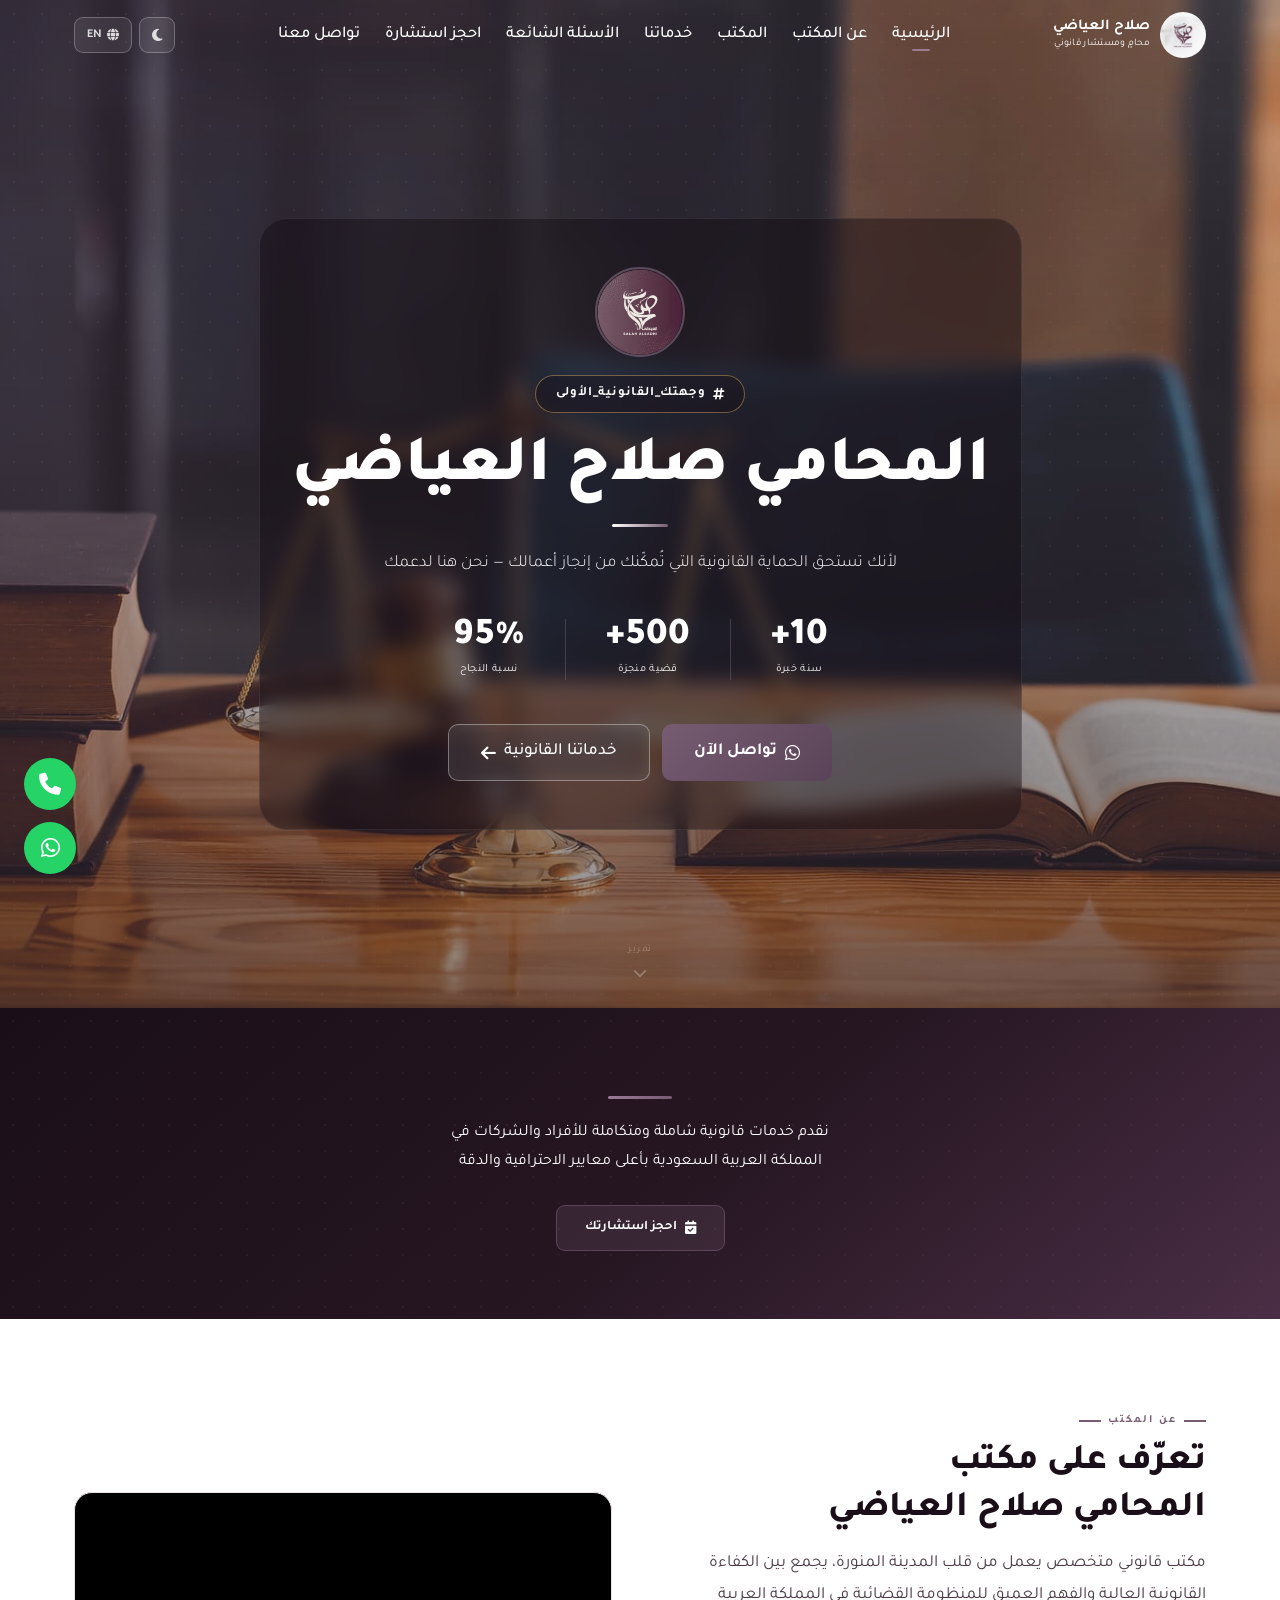
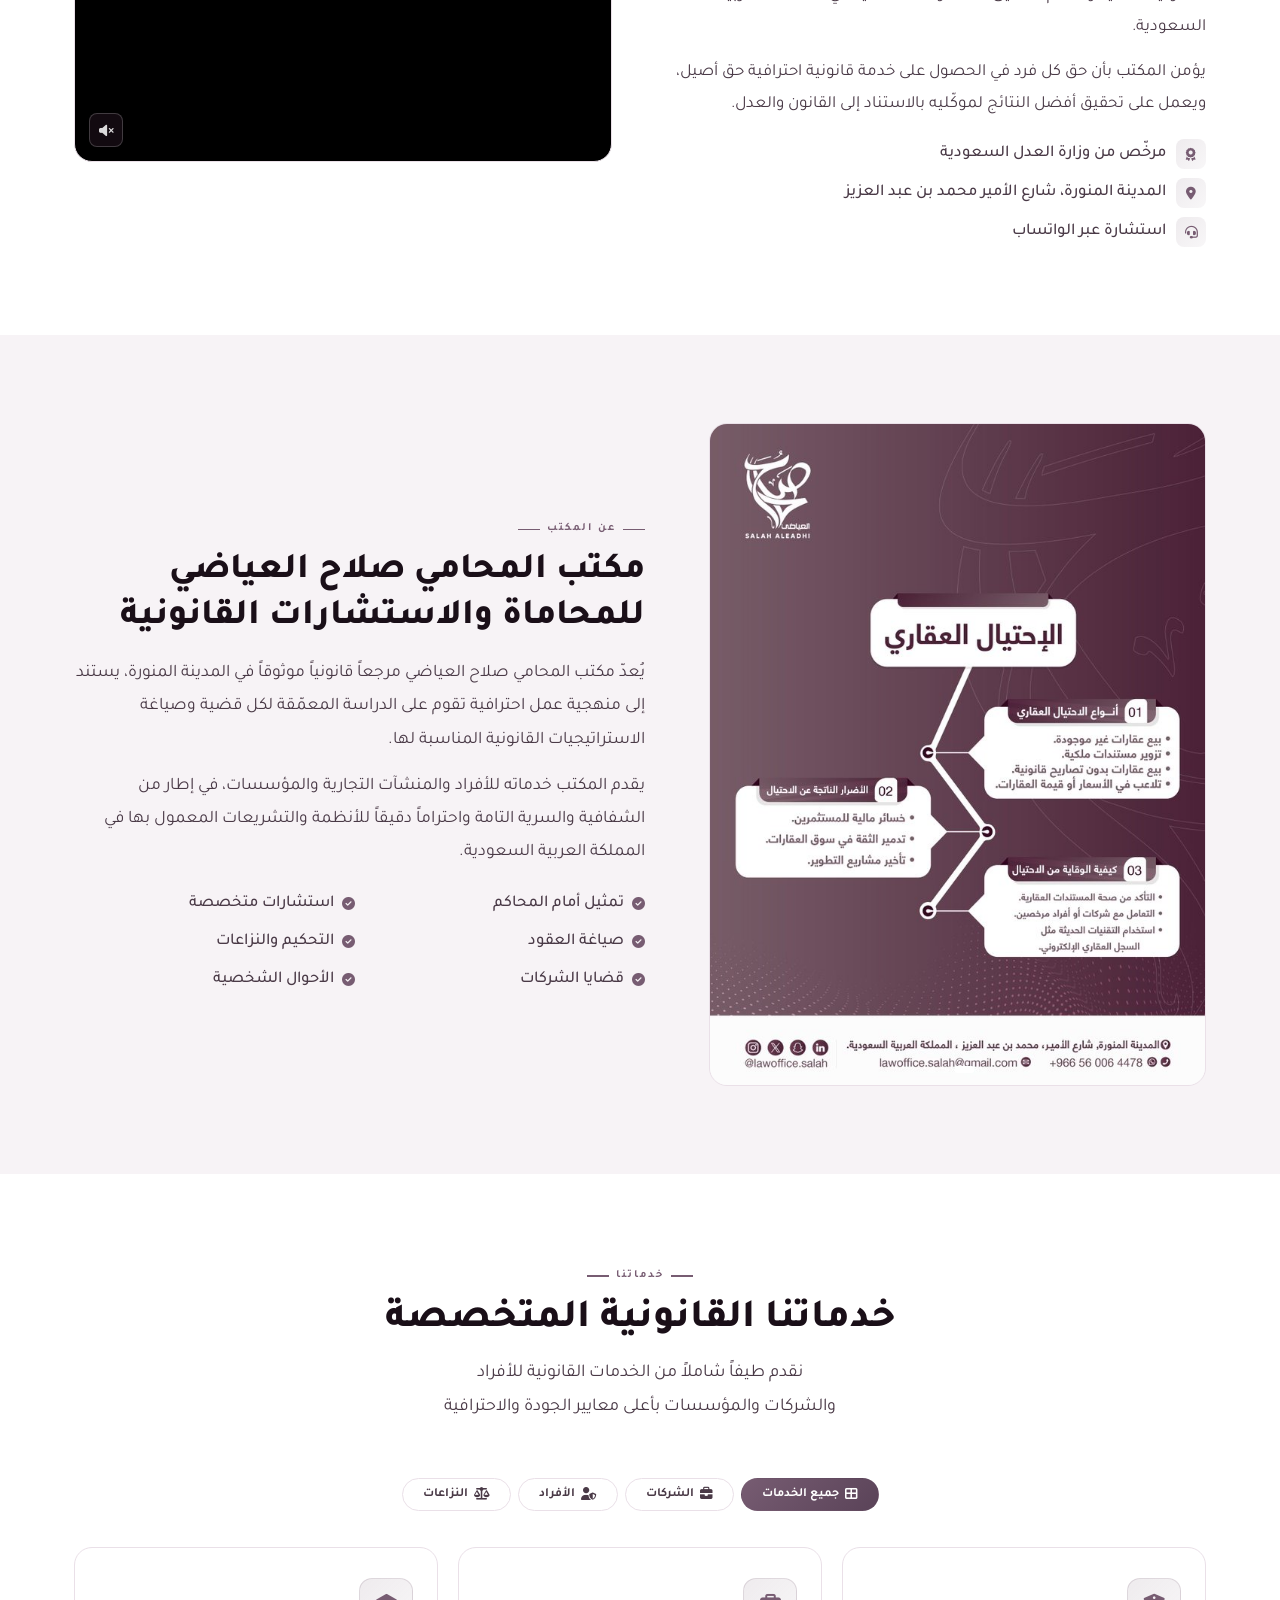
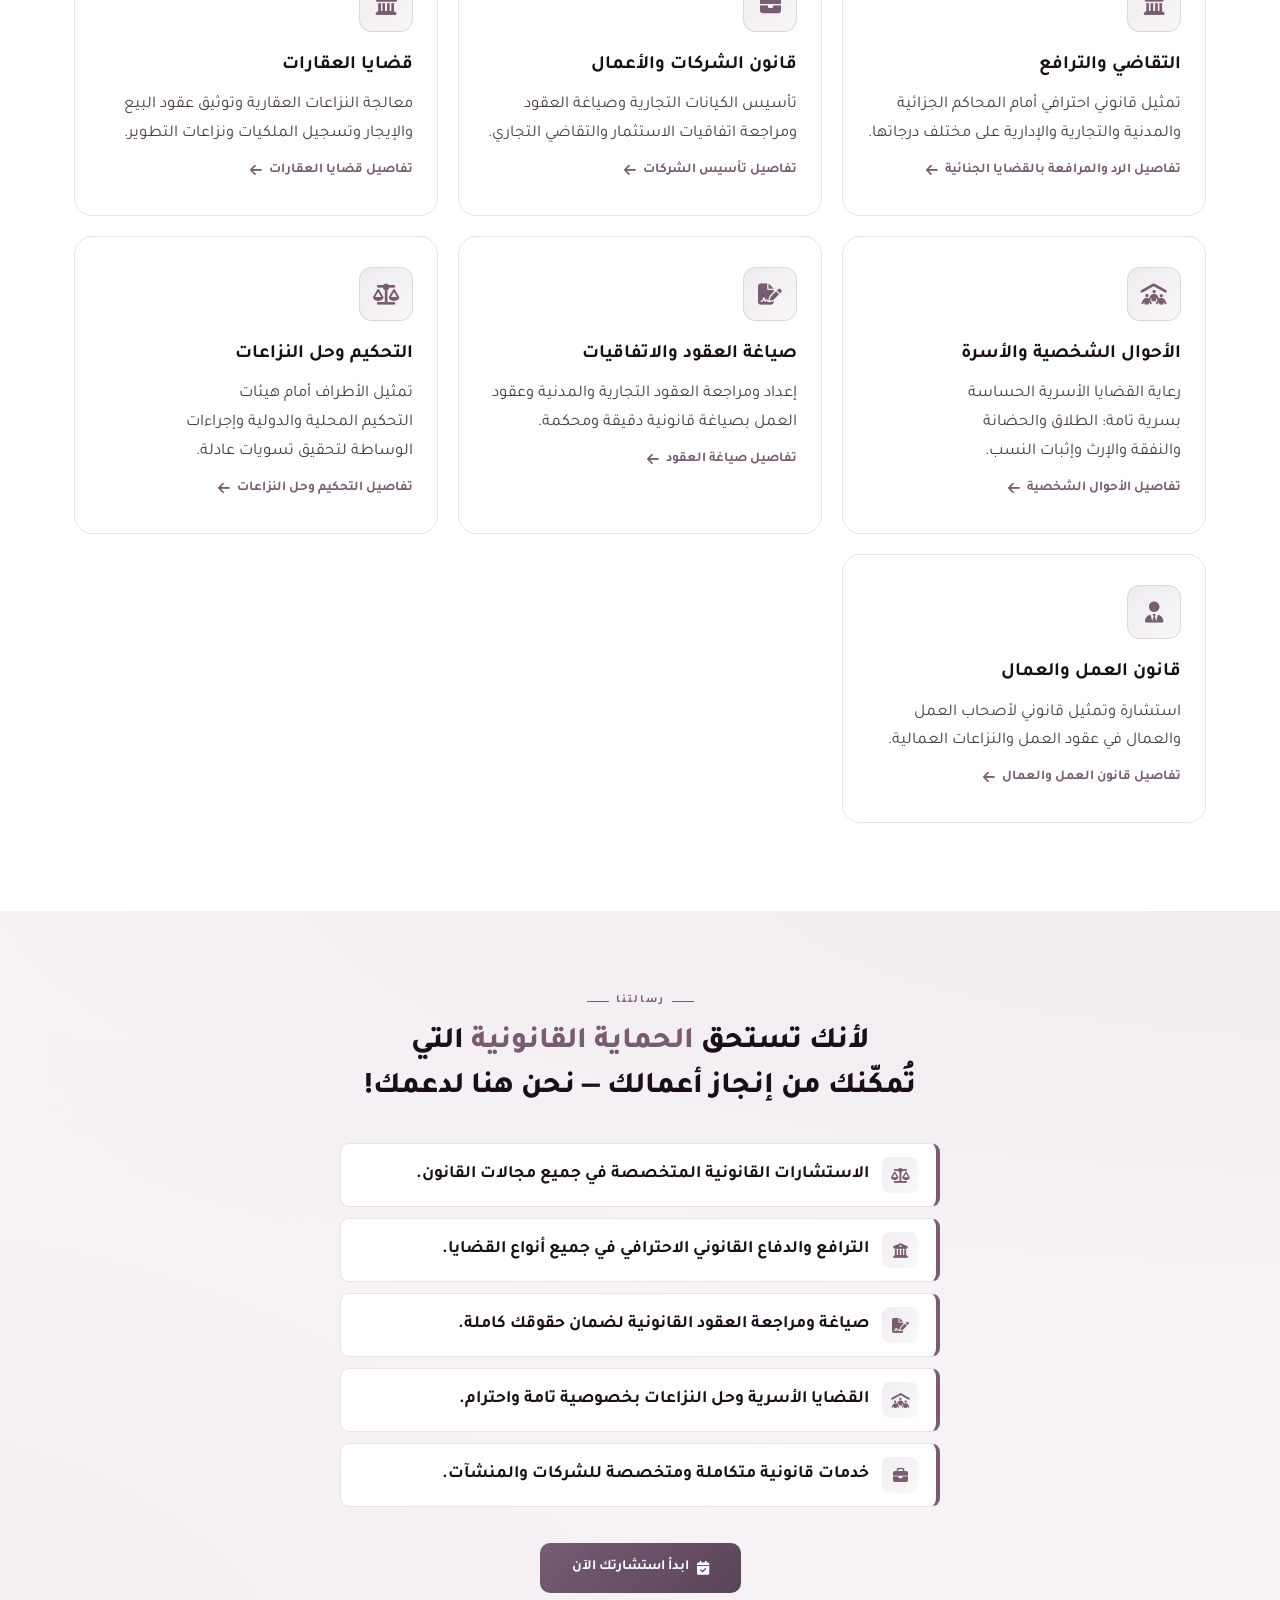
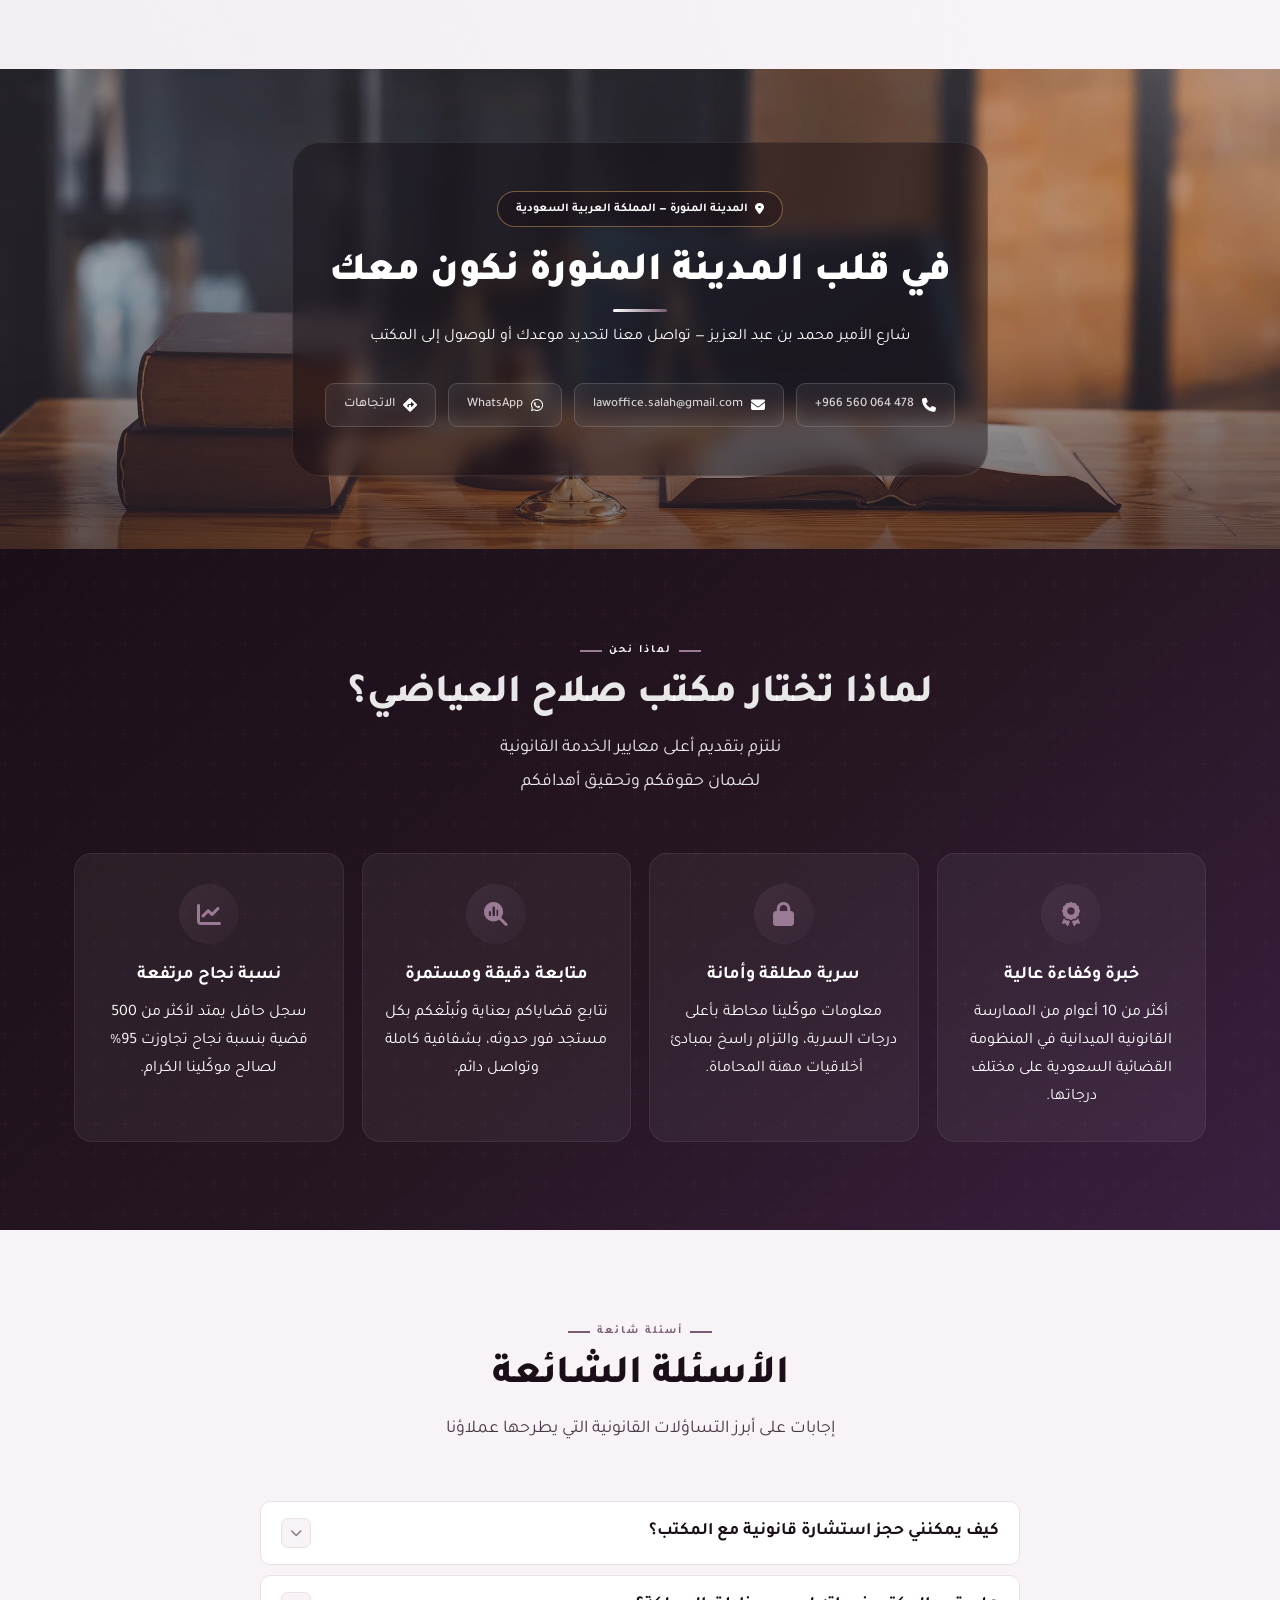
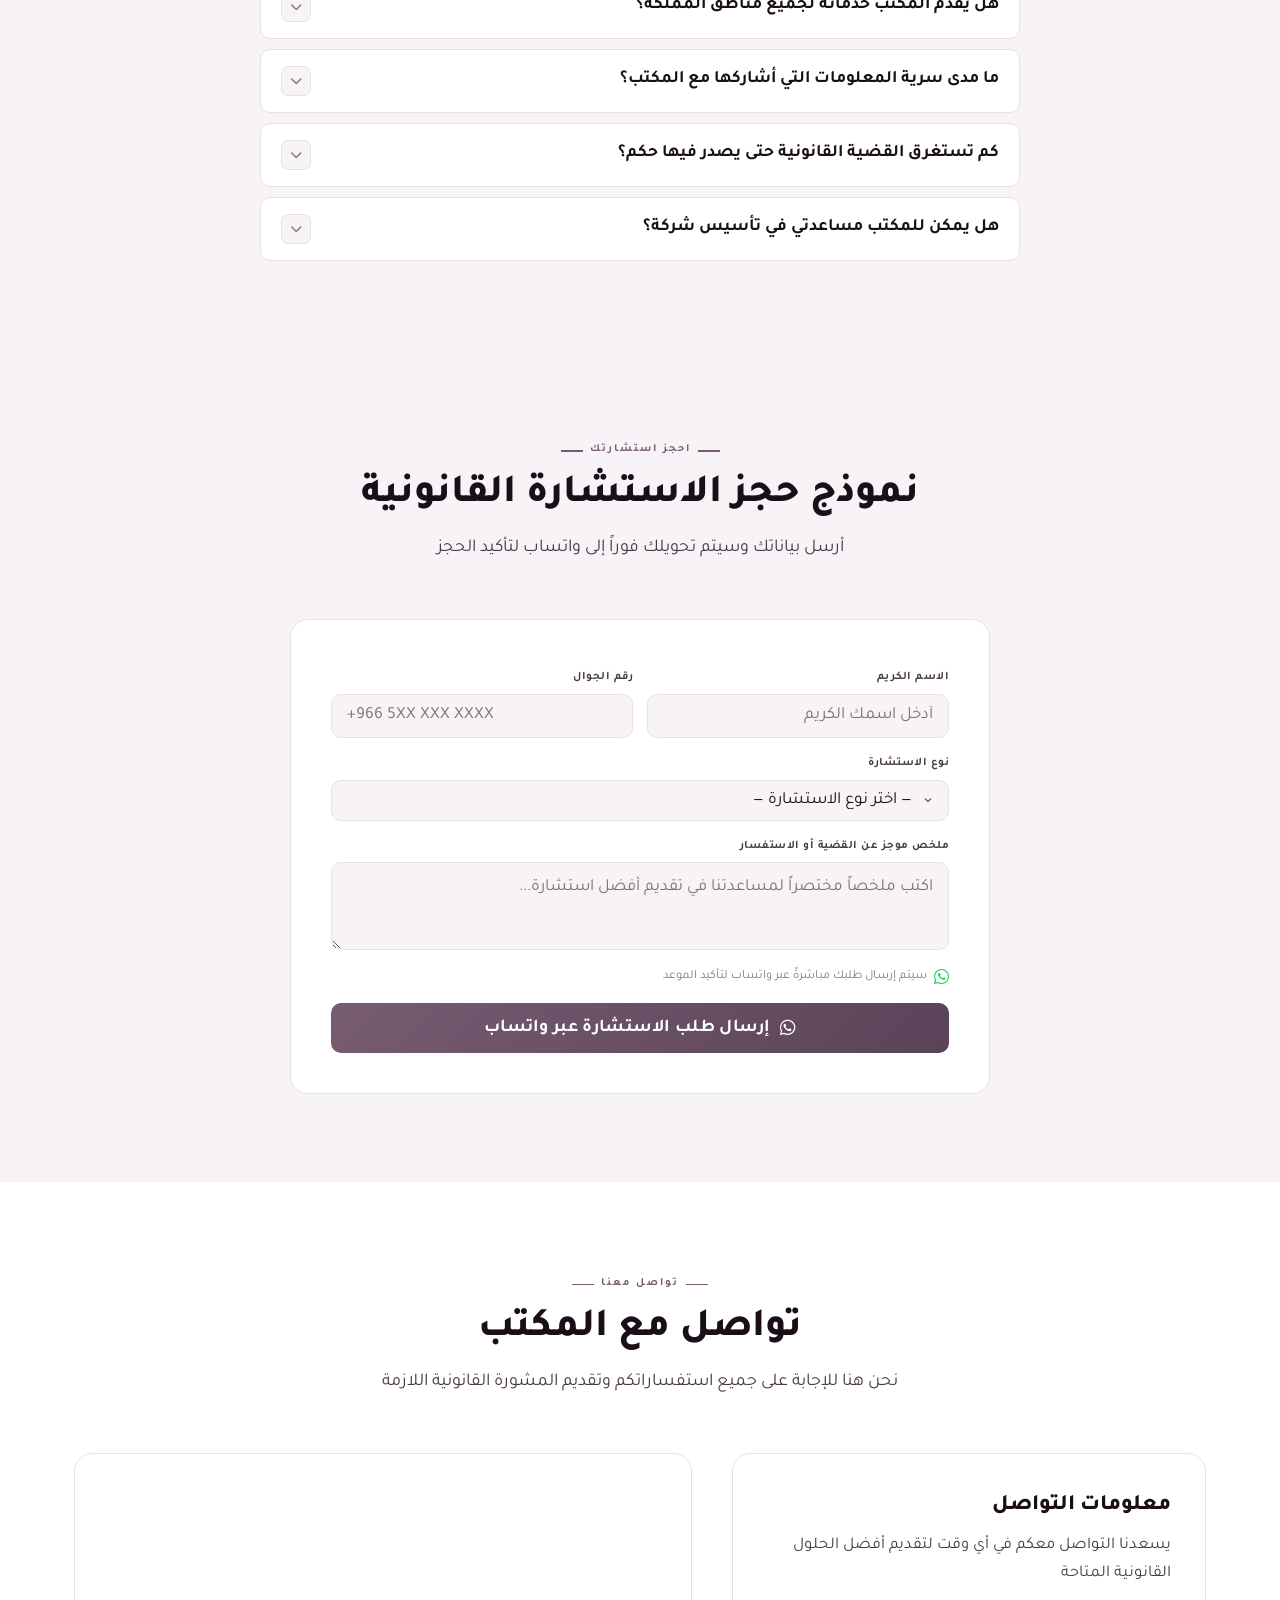
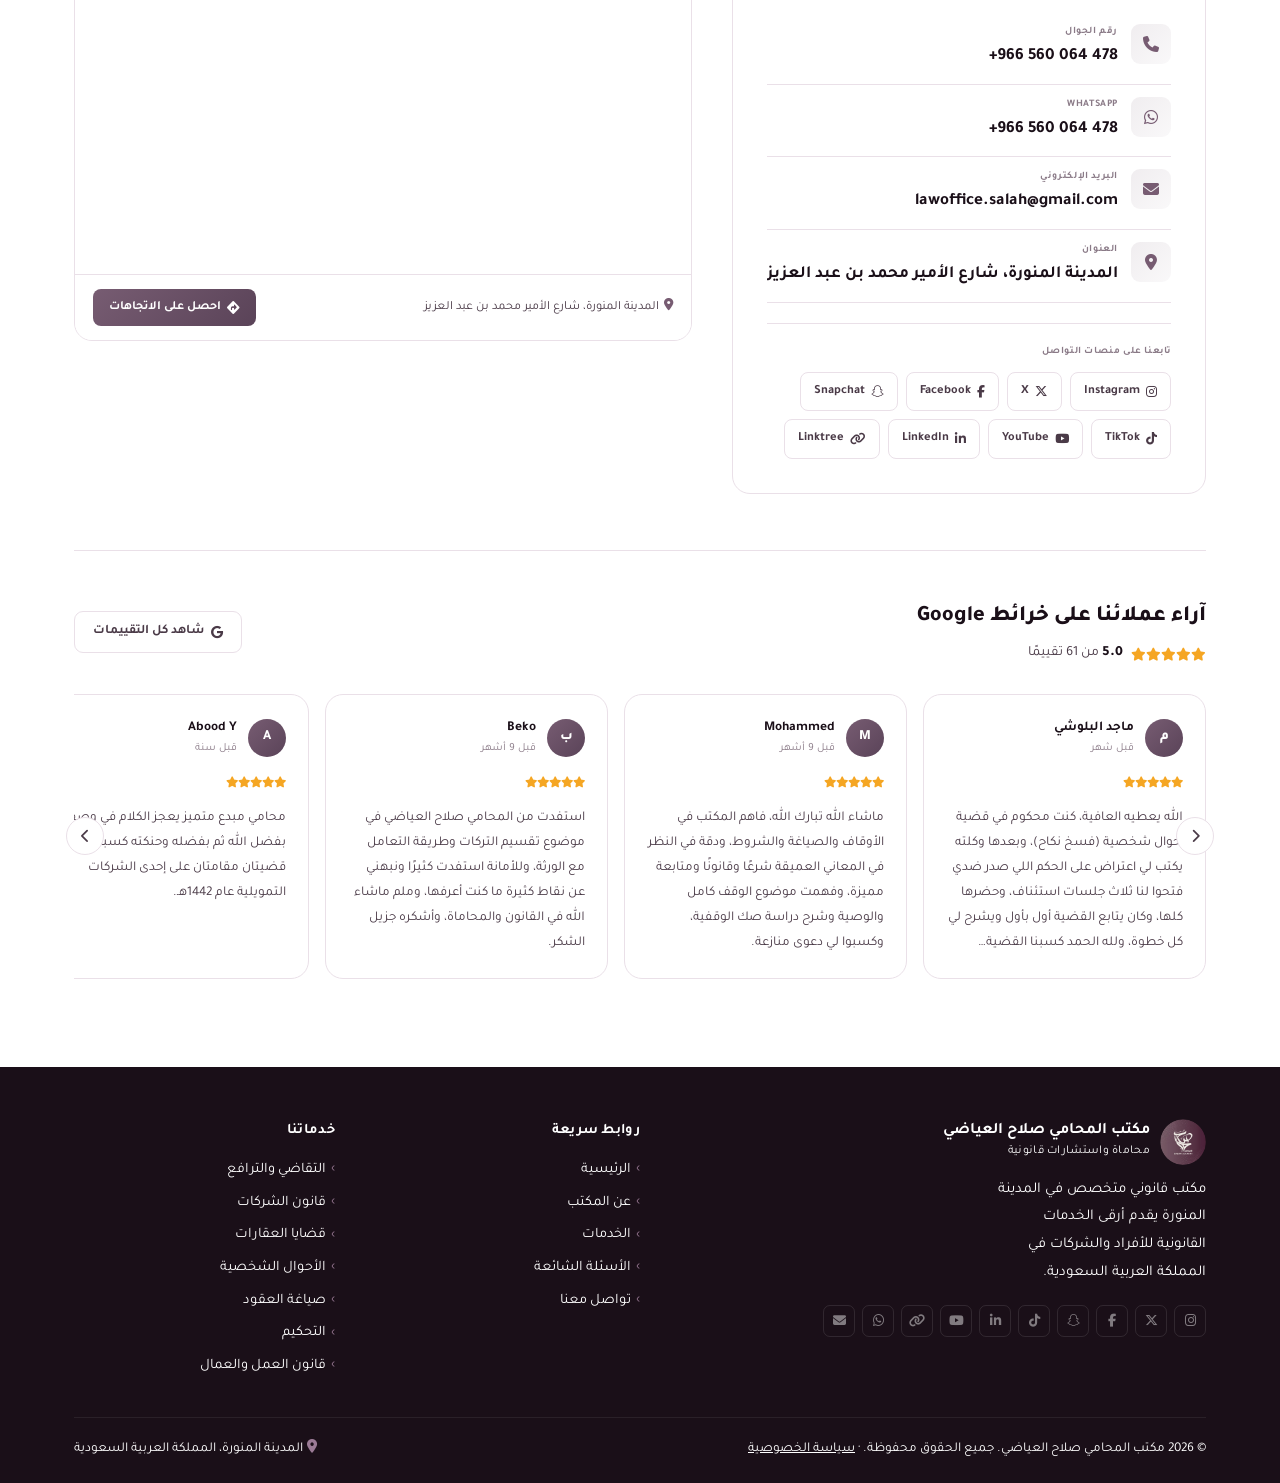
==== index.html @ cad11cde "Fix draggable floating buttons: make each icon independently draggable, prevent native link-drag fro" ====
<!DOCTYPE html>
<html lang="ar" dir="rtl">
<head>
<meta charset="UTF-8"/>
<meta name="viewport" content="width=device-width,initial-scale=1.0"/>

<!-- Google tag (gtag.js) -->
<script async src="https://www.googletagmanager.com/gtag/js?id=G-WZ18634DXK"></script>
<script>
  window.dataLayer = window.dataLayer || [];
  function gtag(){dataLayer.push(arguments);}
  gtag('js', new Date());
  gtag('config', 'G-WZ18634DXK');
</script>

<title>مكتب المحامي صلاح العياضي | Salah Aleadhi Law Office</title>
<meta name="description" content="وجهتك القانونية الأولى — مكتب المحامي صلاح العياضي للمحاماة والاستشارات القانونية في المدينة المنورة"/>
<link rel="canonical" href="https://salah-alayadi.com/"/>
<meta name="robots" content="index, follow"/>
<meta name="theme-color" content="#775C72"/>
<link rel="icon" href="logo-dark.png" type="image/png"/>

<meta property="og:type" content="website"/>
<meta property="og:site_name" content="مكتب المحامي صلاح العياضي"/>
<meta property="og:title" content="مكتب المحامي صلاح العياضي | Salah Aleadhi Law Office"/>
<meta property="og:description" content="وجهتك القانونية الأولى — مكتب المحامي صلاح العياضي للمحاماة والاستشارات القانونية في المدينة المنورة"/>
<meta property="og:url" content="https://salah-alayadi.com/"/>
<meta property="og:image" content="https://salah-alayadi.com/madina.jpg"/>
<meta property="og:locale" content="ar_SA"/>

<meta name="twitter:card" content="summary_large_image"/>
<meta name="twitter:title" content="مكتب المحامي صلاح العياضي | Salah Aleadhi Law Office"/>
<meta name="twitter:description" content="وجهتك القانونية الأولى — مكتب المحامي صلاح العياضي للمحاماة والاستشارات القانونية في المدينة المنورة"/>
<meta name="twitter:image" content="https://salah-alayadi.com/madina.jpg"/>

<script type="application/ld+json">
{
  "@context": "https://schema.org",
  "@type": "Attorney",
  "name": "مكتب المحامي صلاح العياضي",
  "alternateName": "Salah Aleadhi Law Office",
  "image": "https://salah-alayadi.com/logo-dark.png",
  "url": "https://salah-alayadi.com/",
  "telephone": "+966560064478",
  "email": "lawoffice.salah@gmail.com",
  "priceRange": "$$",
  "address": {
    "@type": "PostalAddress",
    "streetAddress": "شارع الأمير محمد بن عبد العزيز",
    "addressLocality": "المدينة المنورة",
    "addressCountry": "SA"
  },
  "geo": {
    "@type": "GeoCoordinates",
    "latitude": 24.4726582,
    "longitude": 39.6488369
  },
  "areaServed": "SA",
  "aggregateRating": {
    "@type": "AggregateRating",
    "ratingValue": "5.0",
    "reviewCount": "61",
    "bestRating": "5"
  },
  "sameAs": [
    "https://www.instagram.com/salahlawoffice",
    "https://x.com/salahlawoffice",
    "https://www.facebook.com/lawyersalahoffice/",
    "https://www.snapchat.com/@salahlawoffice",
    "https://www.tiktok.com/@salahlawoffice",
    "https://www.linkedin.com/in/salahlawoffice/",
    "https://www.youtube.com/@salahlawoffice",
    "https://linktr.ee/lawyerSalah"
  ]
}
</script>
<script type="application/ld+json">
{
  "@context": "https://schema.org",
  "@type": "FAQPage",
  "mainEntity": [
    {"@type":"Question","name":"كيف يمكنني حجز استشارة قانونية مع المكتب؟","acceptedAnswer":{"@type":"Answer","text":"يمكنك التواصل مع المكتب مباشرةً عبر الواتساب أو الهاتف أو البريد الإلكتروني لتحديد موعد الاستشارة."}},
    {"@type":"Question","name":"هل يقدم المكتب خدماته لجميع مناطق المملكة؟","acceptedAnswer":{"@type":"Answer","text":"نعم، يقدم المكتب خدماته في جميع مناطق المملكة، سواء بالتمثيل المباشر أمام المحاكم أو من خلال الاستشارات القانونية عن بُعد."}},
    {"@type":"Question","name":"ما مدى سرية المعلومات التي أشاركها مع المكتب؟","acceptedAnswer":{"@type":"Answer","text":"السرية ركيزةٌ أساسية في عمل المكتب؛ جميع المعلومات المشتركة تُحفظ بأعلى درجات الأمان والخصوصية وفق الالتزامات الأخلاقية والمهنية."}},
    {"@type":"Question","name":"كم تستغرق القضية القانونية حتى يصدر فيها حكم؟","acceptedAnswer":{"@type":"Answer","text":"تتفاوت مدة القضايا بحسب طبيعتها ودرجة تعقيدها. يعمل المكتب على إنجازها في أقصر مدة مع المحافظة على جودة التمثيل القانوني."}},
    {"@type":"Question","name":"هل يمكن للمكتب مساعدتي في تأسيس شركة؟","acceptedAnswer":{"@type":"Answer","text":"بالتأكيد؛ يتخصص المكتب في تأسيس الشركات بجميع أشكالها القانونية وإعداد العقود التأسيسية وتسجيل الكيانات التجارية لدى الجهات المختصة."}}
  ]
}
</script>

<link rel="preconnect" href="https://fonts.googleapis.com"/>
<link rel="preconnect" href="https://fonts.gstatic.com" crossorigin/>
<link href="https://fonts.googleapis.com/css2?family=Tajawal:wght@300;400;500;700;800;900&family=Inter:wght@300;400;500;600;700&display=swap" rel="stylesheet"/>
<link rel="stylesheet" href="https://cdnjs.cloudflare.com/ajax/libs/font-awesome/6.5.0/css/all.min.css"/>
<style>
/* ============================================================ VARIABLES */
:root{
  --p:#775C72; --pl:#9A7A95; --pd:#5A4358; --gold:#FFFFFF;
  --nv:#1A0F18; --nv2:#261622;
  --bg:#F7F3F6; --bg2:#FFFFFF; --card:#FFFFFF;
  --tx:#1A0F18; --tx2:#4A3A47; --tx3:#8A7A87;
  --br:#EAE0E8; --sh:rgba(26,15,24,.1); --shp:rgba(119,92,114,.25);
  --ease:all .3s cubic-bezier(.4,0,.2,1);
  --r:10px; --rl:18px;
}
[data-theme="dark"]{
  --nv:#090909; --nv2:#101010;
  --bg:#0C0C0C; --bg2:#131313; --card:#191919;
  --tx:#E4E4E4; --tx2:#949494; --tx3:#565656;
  --br:#252525; --sh:rgba(0,0,0,.65); --shp:rgba(119,92,114,.32);
}

/* ============================================================ RESET */
*,*::before,*::after{box-sizing:border-box;margin:0;padding:0}
html{scroll-behavior:smooth}
body{font-family:'Tajawal',sans-serif;background:var(--bg);color:var(--tx);line-height:1.7;overflow-x:hidden;transition:background .3s,color .3s}
html[lang="en"] body{font-family:'Inter',sans-serif}
a{text-decoration:none;color:inherit}
img,video{max-width:100%;display:block}
::-webkit-scrollbar{width:4px}
::-webkit-scrollbar-track{background:var(--bg)}
::-webkit-scrollbar-thumb{background:var(--p);border-radius:2px}

/* Lang */
html[lang="ar"] .en-text,.en-block{display:none!important}
html[lang="en"] .ar-text,.ar-block{display:none!important}
html[lang="ar"] .ar-text{display:inline}
html[lang="ar"] .ar-block{display:block}
html[lang="en"] .en-text{display:inline}
html[lang="en"] .en-block{display:block}

/* Logo switch */
.limg{height:46px;width:46px;object-fit:cover;border-radius:50%;flex-shrink:0}
.limg.dv{display:none}
[data-theme="dark"] .limg.lv{display:none}
[data-theme="dark"] .limg.dv{display:block}

.container{max-width:1180px;margin:0 auto;padding:0 24px}

/* ============================================================ HEADER */
header{position:fixed;inset:0 0 auto;z-index:1000;transition:var(--ease)}
header.sc{background:rgba(255,255,255,.96);backdrop-filter:blur(16px);-webkit-backdrop-filter:blur(16px);border-bottom:1px solid var(--br)}
[data-theme="dark"] header.sc{background:rgba(12,12,12,.97)}

nav{display:flex;align-items:center;justify-content:space-between;padding:12px 24px;max-width:1180px;margin:0 auto;gap:12px}

.logo{display:flex;align-items:center;gap:10px;flex-shrink:0}
.logo-nm{font-size:15px;font-weight:700;color:#fff;line-height:1.2;transition:var(--ease)}
.logo-tg{font-size:10px;color:#fff;transition:var(--ease);letter-spacing:.3px}
header.sc .logo-nm{color:var(--tx)}
header.sc .logo-tg{color:var(--pl)}

.nl{display:flex;gap:1px;list-style:none}
.nl a{padding:7px 12px;border-radius:8px;font-size:16.5px;font-weight:500;color:#fff;transition:var(--ease);position:relative}
header.sc .nl a{color:var(--tx2)}
.nl a:hover{color:var(--pl);background:rgba(119,92,114,.1)}
header.sc .nl a:hover{color:var(--p)}
.nl a.active{color:#fff!important}
header.sc .nl a.active{color:var(--p)!important}
.nl a.active::after{content:'';position:absolute;bottom:-1px;left:50%;transform:translateX(-50%);width:18px;height:2px;background:var(--pl);border-radius:1px}

.nc{display:flex;align-items:center;gap:7px}
.btn-icon{width:36px;height:36px;border-radius:9px;border:1.5px solid rgba(255,255,255,.25);background:rgba(255,255,255,.08);color:rgba(255,255,255,.82);font-size:14px;cursor:pointer;transition:var(--ease);display:flex;align-items:center;justify-content:center;font-family:inherit}
header.sc .btn-icon{border-color:var(--br);background:var(--card);color:var(--tx2)}
.btn-icon:hover{border-color:var(--pl);color:var(--pl)}
header.sc .btn-icon:hover{border-color:var(--p);color:var(--p)}

.btn-lang{width:auto;padding:0 12px;gap:5px;font-size:12px;font-weight:600}

.hbg{display:none;flex-direction:column;gap:5px;cursor:pointer;padding:7px;border:none;background:none}
.hbg span{width:22px;height:2px;border-radius:1px;background:rgba(255,255,255,.85);display:block;transition:var(--ease)}
header.sc .hbg span{background:var(--tx)}

.mmenu{display:none;position:fixed;inset:0;background:var(--bg2);z-index:999;flex-direction:column;align-items:center;justify-content:center;gap:24px}
.mmenu.open{display:flex}
.mmx{position:absolute;top:20px;font-size:22px;cursor:pointer;color:var(--tx3);background:none;border:none}
html[dir="rtl"] .mmx{right:22px}
html[dir="ltr"] .mmx{left:22px}
.mmenu a{font-size:20px;font-weight:600;color:var(--tx);transition:var(--ease)}
.mmenu a:hover{color:var(--p)}

/* ============================================================ HERO — Madina BG */
.hero{min-height:100vh;position:relative;display:flex;align-items:center;overflow:hidden}

.hero-bg{
  position:absolute;inset:0;
  background:url('hero-scales.jpg') center/cover no-repeat;
  filter:saturate(1.05);
  transform:scale(1.05);
  transition:transform 8s ease;
}
.hero.loaded .hero-bg{transform:scale(1)}

/* layered overlay: light base + brand color tint (kept light so the photo reads bright) */
.hero-ov{
  position:absolute;inset:0;
  background:
    linear-gradient(to bottom, rgba(26,15,24,.08) 0%, rgba(26,15,24,.22) 40%, rgba(26,15,24,.5) 100%),
    linear-gradient(135deg, rgba(58,28,58,.22) 0%, transparent 60%);
}

/* subtle dot grain */
.hero-grain{
  position:absolute;inset:0;
  background-image:radial-gradient(rgba(154,122,149,.1) 1px,transparent 1px);
  background-size:28px 28px;
  pointer-events:none;
}

.h-cnt{position:relative;z-index:2;max-width:840px;margin:0 auto;text-align:center;padding:130px 24px 90px}
.h-panel{background:rgba(15,8,15,.4);backdrop-filter:blur(10px);-webkit-backdrop-filter:blur(10px);border:1px solid rgba(255,255,255,.08);border-radius:28px;padding:48px 32px}

.h-logo-wrap{margin:0 auto 18px;width:90px;height:90px;border-radius:50%;overflow:hidden;border:2px solid rgba(154,122,149,.5);}
.h-logo-wrap img{width:100%;height:100%;object-fit:cover}

.h-tag{display:inline-flex;align-items:center;gap:7px;background:rgba(26,15,24,.4);border:1px solid rgba(223,178,104,.45);color:var(--gold);padding:7px 20px;border-radius:50px;font-size:13px;font-weight:700;margin-bottom:20px;letter-spacing:.8px;}

.hero h1{font-size:clamp(32px,5.4vw,65px);font-weight:900;color:#fff;line-height:1.15;margin-bottom:8px;}
.hero h1 .ac{color:var(--gold)}
.hdv{width:56px;height:3px;background:linear-gradient(90deg,var(--gold),var(--p));margin:16px auto 22px;border-radius:2px}
.h-sub{font-size:clamp(14px,1.9vw,17px);color:#fff;margin-bottom:40px;font-weight:300;line-height:1.8;text-wrap:balance}

.h-stats{display:flex;justify-content:center;gap:0;margin-bottom:44px;flex-wrap:wrap}
.ctr{padding:0 40px;text-align:center;border-inline-end:1px solid rgba(255,255,255,.15)}
.ctr:last-child{border-inline-end:none}
.ctr .n{font-size:38px;font-weight:900;color:var(--gold);line-height:1;margin-bottom:4px;}
.ctr .l{font-size:11px;color:#fff;letter-spacing:.3px;}

.h-btns{display:flex;justify-content:center;gap:12px;flex-wrap:wrap}
.bm{padding:13px 32px;background:linear-gradient(135deg,var(--p),var(--pd));color:#fff;border:none;border-radius:10px;font-size:17px;font-weight:700;cursor:pointer;transition:var(--ease);font-family:inherit;display:inline-flex;align-items:center;gap:8px;text-decoration:none}
.bm:hover{transform:translateY(-2px);}
.bo{padding:13px 32px;background:rgba(255,255,255,.1);color:#fff;border:1.5px solid rgba(255,255,255,.35);backdrop-filter:blur(8px);border-radius:10px;font-size:17px;font-weight:500;cursor:pointer;transition:var(--ease);font-family:inherit;display:inline-flex;align-items:center;gap:8px;text-decoration:none}
.bo:hover{background:rgba(255,255,255,.18);border-color:rgba(255,255,255,.65);transform:translateY(-2px)}

.scroll-hint{position:absolute;bottom:28px;left:50%;transform:translateX(-50%);display:flex;flex-direction:column;align-items:center;gap:5px;color:rgba(255,255,255,.28);font-size:10px;z-index:2;animation:bob 2.5s ease-in-out infinite;letter-spacing:.5px;text-transform:uppercase}
@keyframes bob{0%,100%{transform:translateX(-50%) translateY(0)}50%{transform:translateX(-50%) translateY(-7px)}}

/* ============================================================ SECTIONS */
section{padding:88px 0}
.sh{text-align:center;margin-bottom:54px}
.stg{display:inline-flex;align-items:center;gap:7px;color:var(--p);font-size:11px;font-weight:700;letter-spacing:2px;text-transform:uppercase;margin-bottom:10px}
.stg::before,.stg::after{content:'';width:22px;height:1.5px;background:var(--p)}
.sti{font-size:clamp(24px,3.6vw,40px);font-weight:800;color:var(--tx);line-height:1.25;margin-bottom:12px;text-wrap:balance}
.sde{font-size:18px;color:var(--tx2);max-width:520px;margin:0 auto;line-height:1.85;text-wrap:balance}

/* ============================================================ SPECIALISTS */
.spec{background:linear-gradient(140deg,var(--nv) 0%,var(--nv2) 55%,#4A2E45 100%);padding:68px 0;position:relative;overflow:hidden}
.spec::before{content:'';position:absolute;inset:0;background-image:radial-gradient(rgba(119,92,114,.12) 1px,transparent 1px);background-size:26px 26px}
.spec-in{position:relative;z-index:1;text-align:center}
.sl1,.sl2{font-size:clamp(19px,3.3vw,36px);font-weight:700;color:#fff;line-height:1.3}
.sl3{font-size:clamp(38px,7.2vw,86px);font-weight:900;color:var(--pl);line-height:1.1;margin-top:4px}
.sdiv{width:64px;height:3px;background:linear-gradient(90deg,var(--pl),var(--p));margin:20px auto;border-radius:2px}
.ssub{font-size:clamp(14px,1.7vw,16px);color:#fff;max-width:500px;margin:0 auto 28px;line-height:1.8;text-wrap:balance}
.s-cta{display:inline-flex;align-items:center;gap:8px;padding:11px 28px;background:rgba(154,122,149,.16);border:1.5px solid rgba(154,122,149,.38);color:#fff;border-radius:9px;font-size:13px;font-weight:600;transition:var(--ease);text-decoration:none}
.s-cta:hover{background:rgba(154,122,149,.3);transform:translateY(-2px)}

/* ============================================================ VIDEO */
#video-sec{background:var(--bg2)}
.v-wrap{display:grid;grid-template-columns:1fr 1fr;gap:56px;align-items:center}
.v-text .stg{margin-bottom:10px}
.v-text h2{font-size:clamp(21px,2.9vw,36px);font-weight:800;color:var(--tx);line-height:1.3;margin-bottom:14px;text-wrap:balance}
.v-text p{font-size:17px;color:var(--tx2);line-height:1.9;margin-bottom:12px}
.v-feats{display:flex;flex-direction:column;gap:9px;margin-top:18px}
.vf{display:flex;align-items:center;gap:10px;font-size:16.5px;color:var(--tx2);font-weight:500}
.vf i{width:30px;height:30px;background:linear-gradient(135deg,rgba(119,92,114,.12),rgba(119,92,114,.05));border-radius:8px;display:flex;align-items:center;justify-content:center;font-size:13px;color:var(--p);flex-shrink:0}

/* Video Player */
.vbox{position:relative;border-radius:var(--rl);overflow:hidden;border:1px solid var(--br);background:#000}
.vbox video{width:100%;display:block;max-height:380px;object-fit:cover}
.sound-btn{
  position:absolute;bottom:14px;
  background:rgba(26,15,24,.7);backdrop-filter:blur(8px);
  border:1px solid rgba(255,255,255,.2);color:rgba(255,255,255,.85);
  width:34px;height:34px;border-radius:8px;
  display:flex;align-items:center;justify-content:center;
  font-size:13px;cursor:pointer;transition:var(--ease);z-index:3;
}
html[dir="rtl"] .sound-btn{left:14px}
html[dir="ltr"] .sound-btn{right:14px}
.sound-btn:hover{background:rgba(119,92,114,.7);border-color:var(--pl)}

/* ============================================================ ABOUT */
#about{background:var(--bg)}
.ab-grid{display:grid;grid-template-columns:1fr 1.15fr;gap:64px;align-items:center}

/* Slideshow */
.ab-slider{position:relative;border-radius:var(--rl);overflow:hidden;aspect-ratio:3/4;border:1px solid var(--br)}
.ab-slides{width:100%;height:100%;position:relative}
.ab-slide{position:absolute;inset:0;opacity:0;transition:opacity .8s ease;pointer-events:none}
.ab-slide.active{opacity:1;pointer-events:auto}
.ab-slide img{width:100%;height:100%;object-fit:cover;display:block}
.ab-dots{position:absolute;bottom:12px;left:50%;transform:translateX(-50%);display:flex;gap:6px;z-index:4}
.ab-dot{width:7px;height:7px;border-radius:50%;background:rgba(255,255,255,.4);border:none;cursor:pointer;transition:var(--ease);padding:0}
.ab-dot.on{background:#fff;width:20px;border-radius:4px}
.ab-cnt h2{font-size:clamp(21px,2.9vw,36px);font-weight:800;color:var(--tx);line-height:1.28;margin-bottom:16px;text-wrap:balance}
.ab-cnt p{font-size:17.5px;color:var(--tx2);line-height:1.9;margin-bottom:13px}
.feats{display:grid;grid-template-columns:1fr 1fr;gap:10px;margin-top:20px}
.feat{display:flex;align-items:center;gap:8px;font-size:16.5px;color:var(--tx2);font-weight:500}
.feat i{color:var(--p);font-size:13px;flex-shrink:0}

/* ============================================================ SERVICES */
#services{background:var(--bg2)}
.svc-tabs{display:flex;justify-content:center;gap:7px;margin-bottom:36px;flex-wrap:wrap}
.stab{padding:8px 20px;border-radius:50px;border:1.5px solid var(--br);background:transparent;font-size:12.5px;font-weight:600;color:var(--tx2);cursor:pointer;transition:var(--ease);font-family:inherit;display:flex;align-items:center;gap:6px}
.stab:hover{border-color:var(--p);color:var(--p)}
.stab.on{background:linear-gradient(135deg,var(--p),var(--pd));border-color:transparent;color:#fff;}

.svc-grid{display:grid;grid-template-columns:repeat(3,1fr);gap:20px}
.svc-card{background:var(--card);border:1px solid var(--br);border-radius:var(--rl);padding:30px 24px;transition:var(--ease);position:relative;overflow:hidden;cursor:pointer}
.svc-card::before{content:'';position:absolute;top:0;left:0;right:0;height:3px;background:linear-gradient(90deg,var(--pl),var(--p));opacity:0;transition:var(--ease)}
.svc-card:hover{transform:translateY(-5px);border-color:rgba(119,92,114,.28)}
.svc-card:hover::before,.svc-card.active::before{opacity:1}
.svc-card.active{border-color:rgba(119,92,114,.32);}

.svc-ico{width:54px;height:54px;border-radius:13px;display:flex;align-items:center;justify-content:center;margin-bottom:18px;font-size:21px;transition:var(--ease);background:linear-gradient(135deg,rgba(119,92,114,.12),rgba(119,92,114,.05));border:1px solid rgba(119,92,114,.18);color:var(--p)}
.svc-card:hover .svc-ico{background:linear-gradient(135deg,var(--p),var(--pd));color:#fff;border-color:transparent;}
.svc-card h3{font-size:19px;font-weight:700;color:var(--tx);margin-bottom:9px;text-wrap:balance}
.svc-short{font-size:16.5px;color:var(--tx2);line-height:1.75;text-wrap:balance}
.svc-link{display:inline-flex;align-items:center;gap:7px;margin-top:10px;font-size:13.5px;font-weight:700;color:var(--p);position:relative;z-index:2}
.svc-link:hover{color:var(--pd);text-decoration:underline}
.svc-detail{font-size:16px;color:var(--tx3);line-height:1.75;max-height:0;opacity:0;overflow:hidden;border-top:1px solid transparent;margin-top:0;padding-top:0;transition:max-height .45s cubic-bezier(.4,0,.2,1),opacity .35s ease,margin-top .3s ease,padding-top .3s ease,border-color .3s ease}
.svc-card.active .svc-detail,.svc-card:hover .svc-detail{max-height:330px;opacity:1;margin-top:10px;padding-top:10px;border-top-color:var(--br)}
.svc-card.hidden{display:none}

/* ============================================================ DESERVE */
.deserve{background:var(--bg);padding:76px 0;position:relative;overflow:hidden}
.deserve::before{content:'';position:absolute;inset:0;background:radial-gradient(ellipse 140% 70% at 108% -8%,rgba(119,92,114,.06),transparent),radial-gradient(ellipse 100% 100% at -18% 108%,rgba(119,92,114,.04),transparent);pointer-events:none}
.dv-in{position:relative;z-index:1;max-width:780px;margin:0 auto;text-align:center;padding:0 24px}
.dv-q{font-size:clamp(18px,2.9vw,30px);font-weight:800;color:var(--tx);line-height:1.5;margin-bottom:32px;text-wrap:balance}
.dv-q .hl{color:var(--p)}
.dv-list{display:flex;flex-direction:column;gap:11px;text-align:right;max-width:600px;margin:0 auto 36px}
html[dir="ltr"] .dv-list{text-align:left}
.dv-item{display:flex;align-items:center;gap:13px;background:var(--bg2);border:1px solid var(--br);border-inline-start:4px solid var(--p);border-radius:9px;padding:13px 18px;font-size:17.5px;font-weight:600;color:var(--tx);transition:var(--ease)}
.dv-item:hover{border-inline-start-color:var(--pl);transform:translateX(-3px);}
html[dir="ltr"] .dv-item:hover{transform:translateX(3px)}
.dv-item .di{width:36px;height:36px;background:linear-gradient(135deg,rgba(119,92,114,.11),rgba(119,92,114,.04));border-radius:8px;display:flex;align-items:center;justify-content:center;font-size:15px;color:var(--p);flex-shrink:0;transition:var(--ease)}
.dv-item:hover .di{background:linear-gradient(135deg,var(--p),var(--pd));color:#fff}

/* ============================================================ MADINAH */
.mad{position:relative;overflow:hidden;padding:0;min-height:480px;display:flex;align-items:center}
.mad-bg{position:absolute;inset:0;background:url('hero-scales.jpg') center/cover no-repeat;filter:brightness(.9) saturate(1.05);transition:transform 7s ease}
.mad:hover .mad-bg{transform:scale(1.03)}
.mad-ov{position:absolute;inset:0;background:linear-gradient(to bottom,rgba(26,15,24,.05) 0%,rgba(26,15,24,.2) 55%,rgba(26,15,24,.55) 100%)}
.mad-cnt{position:relative;z-index:1;max-width:880px;margin:0 auto;text-align:center;padding:68px 24px}
.mad-badge{display:inline-flex;align-items:center;gap:7px;background:rgba(26,15,24,.4);border:1px solid rgba(223,178,104,.45);color:var(--gold);padding:7px 18px;border-radius:50px;font-size:12px;font-weight:600;margin-bottom:22px;}
.mad-title{font-size:clamp(14px,4vw,40px);font-weight:900;color:#fff;line-height:1.2;margin-bottom:12px;white-space:nowrap}
.mad-title span{color:var(--gold)}
.mad-sdv{width:54px;height:3px;background:linear-gradient(90deg,var(--gold),var(--p));margin:12px auto;border-radius:2px}
.mad-sub{font-size:clamp(13px,1.7vw,16px);color:#fff;margin-bottom:32px;text-wrap:balance}
.mad-row{display:flex;justify-content:center;gap:12px;flex-wrap:wrap}
.mad-ci{display:flex;align-items:center;gap:8px;background:rgba(255,255,255,.08);border:1px solid rgba(255,255,255,.15);backdrop-filter:blur(8px);border-radius:9px;padding:10px 18px;font-size:13px;font-weight:500;color:rgba(255,255,255,.82);transition:var(--ease);text-decoration:none}
.mad-ci i{color:var(--gold);font-size:14px}
.mad-ci:hover{background:rgba(119,92,114,.28);border-color:var(--pl);color:#fff;transform:translateY(-2px)}

/* ============================================================ WHY US */
#why{background:linear-gradient(140deg,var(--nv) 0%,var(--nv2) 55%,#3A2040 100%);position:relative;overflow:hidden}
#why::before{content:'';position:absolute;inset:0;background:url("data:image/svg+xml,%3Csvg width='60' height='60' viewBox='0 0 60 60' xmlns='http://www.w3.org/2000/svg'%3E%3Cg fill='%23775C72' fill-opacity='0.04'%3E%3Cpath d='M36 34v-4h-2v4h-4v2h4v4h2v-4h4v-2h-4zm0-30V0h-2v4h-4v2h4v4h2V6h4V4h-4zM6 34v-4H4v4H0v2h4v4h2v-4h4v-2H6zM6 4V0H4v4H0v2h4v4h2V6h4V4H6z'/%3E%3C/g%3E%3C/svg%3E")}
#why .sti,#why .sde{color:rgba(255,255,255,.9)}
#why .stg{color:#fff}
#why .stg::before,#why .stg::after{background:var(--pl)}
.wy-grid{display:grid;grid-template-columns:repeat(4,1fr);gap:18px;position:relative;z-index:1}
.wy-card{background:rgba(255,255,255,.05);border:1px solid rgba(154,122,149,.15);border-radius:var(--rl);padding:30px 18px;text-align:center;transition:var(--ease)}
.wy-card:hover{background:rgba(255,255,255,.09);border-color:rgba(154,122,149,.4);transform:translateY(-4px)}
.wy-ico{width:60px;height:60px;background:linear-gradient(135deg,rgba(119,92,114,.2),rgba(119,92,114,.07));border-radius:50%;display:flex;align-items:center;justify-content:center;margin:0 auto 16px;font-size:24px;color:var(--pl);transition:var(--ease)}
.wy-card:hover .wy-ico{background:linear-gradient(135deg,var(--p),var(--pd));color:#fff}
.wy-card h3{font-size:18px;font-weight:700;color:#fff;margin-bottom:8px;text-wrap:balance}
.wy-card p{font-size:16px;color:#fff;line-height:1.75}

/* ============================================================ FAQ */
#faq{background:var(--bg)}
.faq-list{max-width:760px;margin:0 auto;display:flex;flex-direction:column;gap:10px}
.faq-item{background:var(--bg2);border:1px solid var(--br);border-radius:var(--r);overflow:hidden;transition:var(--ease)}
.faq-item.open{border-color:rgba(119,92,114,.38);}
.faq-q{display:flex;align-items:center;justify-content:space-between;padding:16px 20px;cursor:pointer;gap:14px;user-select:none}
.faq-q span{font-size:17.5px;font-weight:700;color:var(--tx);line-height:1.4}
.faq-item.open .faq-q span{color:var(--p)}
.faq-arr{width:30px;height:30px;border-radius:7px;background:var(--bg);border:1px solid var(--br);display:flex;align-items:center;justify-content:center;font-size:12px;color:var(--tx3);flex-shrink:0;transition:var(--ease)}
.faq-item.open .faq-arr{background:var(--p);border-color:var(--p);color:#fff;transform:rotate(180deg)}
.faq-a{padding:0 20px;max-height:0;overflow:hidden;transition:max-height .4s ease,padding .3s ease}
.faq-item.open .faq-a{max-height:270px;padding-bottom:16px}
.faq-a p{font-size:16.5px;color:var(--tx2);line-height:1.85}

/* ============================================================ BOOKING */
#booking{background:var(--bg)}
.bk-wrap{max-width:700px;margin:0 auto;background:var(--card);border:1px solid var(--br);border-radius:var(--rl);padding:40px;}
.bk-form{display:flex;flex-direction:column;gap:16px;margin-top:8px}
.frow{display:grid;grid-template-columns:1fr 1fr;gap:14px}
.fg-{display:flex;flex-direction:column;gap:6px}
.fg- label{font-size:11.5px;font-weight:700;color:var(--tx2);letter-spacing:.5px;text-transform:uppercase}
.fg- input,.fg- select,.fg- textarea{width:100%;padding:11px 15px;border:1.5px solid var(--br);border-radius:var(--r);background:var(--bg);color:var(--tx);font-family:inherit;font-size:17px;transition:var(--ease);outline:none;-webkit-appearance:none}
.fg- input:focus,.fg- select:focus,.fg- textarea:focus{border-color:var(--p);}
.fg- textarea{resize:vertical;min-height:88px;line-height:1.7}
.fg- select{cursor:pointer;background-image:url("data:image/svg+xml,%3Csvg xmlns='http://www.w3.org/2000/svg' width='12' height='12' viewBox='0 0 24 24' fill='none' stroke='%23775C72' stroke-width='2.5'%3E%3Cpolyline points='6 9 12 15 18 9'%3E%3C/polyline%3E%3C/svg%3E");background-repeat:no-repeat;background-position:left 14px center;padding-left:36px}
html[dir="rtl"] .fg- select{background-position:right 14px center;padding-left:15px;padding-right:36px}
.bk-note{font-size:12.5px;color:var(--tx3);display:flex;align-items:center;gap:7px}
.bk-btn{width:100%;padding:14px;background:linear-gradient(135deg,var(--p),var(--pd));color:#fff;border:none;border-radius:var(--r);font-size:18px;font-weight:700;cursor:pointer;font-family:inherit;transition:var(--ease);display:flex;align-items:center;justify-content:center;gap:9px;letter-spacing:.3px}
.bk-btn:hover{transform:translateY(-2px);}
@media(max-width:600px){.frow{grid-template-columns:1fr}.bk-wrap{padding:26px 20px}}

/* ============================================================ CONTACT */
#contact{background:var(--bg2)}
.ct-grid{display:grid;grid-template-columns:1fr 1.45fr;gap:40px;align-items:start}
.cinfo{background:var(--card);border:1px solid var(--br);border-radius:var(--rl);padding:34px}
.cinfo h3{font-size:22px;font-weight:800;margin-bottom:6px;color:var(--tx);text-wrap:balance}
.ci-desc{font-size:16.5px;color:var(--tx2);margin-bottom:24px;line-height:1.7}
.ci{display:flex;align-items:flex-start;gap:13px;padding:12px 0;border-bottom:1px solid var(--br)}
.ci:last-of-type{border-bottom:none}
.ci-ic{width:40px;height:40px;background:linear-gradient(135deg,rgba(119,92,114,.11),rgba(119,92,114,.04));border-radius:9px;display:flex;align-items:center;justify-content:center;font-size:16px;color:var(--p);flex-shrink:0}
.ci-tx .lb{font-size:10px;color:var(--tx3);font-weight:600;margin-bottom:2px;text-transform:uppercase;letter-spacing:.6px}
.ci-tx .vl{font-size:17px;font-weight:600;color:var(--tx);text-wrap:balance}
.ci-tx .vl.addr{white-space:nowrap;overflow:hidden;text-overflow:ellipsis;font-size:clamp(11px,2.9vw,17px);display:block}
.ci-tx .vl a{color:inherit;transition:var(--ease)}
.ci-tx .vl a:hover{color:var(--p)}
.soc-sec{margin-top:20px;padding-top:20px;border-top:1px solid var(--br)}
.soc-tl{font-size:10px;color:var(--tx3);margin-bottom:11px;font-weight:600;text-transform:uppercase;letter-spacing:.6px}
.soc-lks{display:flex;gap:8px;flex-wrap:wrap}
.sl{display:flex;align-items:center;gap:6px;padding:8px 13px;border-radius:8px;border:1.5px solid var(--br);font-size:12.5px;font-weight:600;color:var(--tx2);transition:var(--ease);text-decoration:none}
.sl:hover{transform:translateY(-2px);}
.sl.ig:hover{border-color:#E1306C;color:#E1306C}
.sl.tw:hover{border-color:#1DA1F2;color:#1DA1F2}
.sl.lt:hover{border-color:#39E09B;color:#39E09B}
.sl.sc:hover{border-color:#FFFC00;color:#c9c400}
.sl.tk:hover{border-color:#000;color:#000}
[data-theme="dark"] .sl.tk:hover{border-color:#fff;color:#fff}
.sl.li:hover{border-color:#0A66C2;color:#0A66C2}
.sl.fb:hover{border-color:#1877F2;color:#1877F2}
.sl.yt:hover{border-color:#FF0000;color:#FF0000}
.mwrap{border-radius:var(--rl);overflow:hidden;border:1px solid var(--br);}
.mwrap iframe{width:100%;height:420px;border:none;display:block}
.mcta{background:var(--card);padding:14px 18px;display:flex;align-items:center;justify-content:space-between;border-top:1px solid var(--br);gap:10px}
.mcta p{font-size:12.5px;color:var(--tx2)}
.bdir{display:inline-flex;align-items:center;gap:6px;padding:8px 16px;background:linear-gradient(135deg,var(--p),var(--pd));color:#fff;border-radius:8px;font-size:12.5px;font-weight:600;text-decoration:none;transition:var(--ease);white-space:nowrap;flex-shrink:0}
.bdir:hover{transform:translateY(-2px);}

/* ============================================================ REVIEWS */
.rev-sec{margin-top:56px;padding-top:48px;border-top:1px solid var(--br)}
.rev-head{display:flex;align-items:center;justify-content:space-between;flex-wrap:wrap;gap:16px;margin-bottom:28px}
.rev-tt h3{font-size:22px;font-weight:800;color:var(--tx);margin-bottom:6px;text-wrap:balance}
.rev-score{display:flex;align-items:center;gap:8px;font-size:14px;color:var(--tx2)}
.rev-score .stars{display:inline-flex;flex-shrink:0}
.rev-score .stars i{color:#F5A623;font-size:13px}
.rev-score b{color:var(--tx);font-weight:800}
.rev-all{display:inline-flex;align-items:center;gap:7px;padding:9px 18px;border:1.5px solid var(--br);border-radius:9px;font-size:13px;font-weight:600;color:var(--tx2);transition:var(--ease);text-decoration:none;white-space:nowrap}
.rev-all:hover{border-color:var(--p);color:var(--p)}

.rev-carousel{position:relative}
.rev-arr{position:absolute;top:50%;transform:translateY(-50%);width:38px;height:38px;border-radius:50%;background:var(--card);border:1px solid var(--br);color:var(--tx2);display:flex;align-items:center;justify-content:center;font-size:14px;cursor:pointer;z-index:5;transition:var(--ease)}
.rev-arr:hover{border-color:var(--p);color:var(--p);background:var(--bg2)}
.rev-arr-l{left:-8px}
.rev-arr-r{right:-8px}
.rev-viewport{overflow-x:auto;overflow-y:hidden;scroll-snap-type:x mandatory;-webkit-overflow-scrolling:touch;scrollbar-width:none;-ms-overflow-style:none;cursor:grab}
.rev-viewport::-webkit-scrollbar{display:none}
.rev-viewport:active{cursor:grabbing}
.rev-track{display:flex;gap:16px;width:max-content}
.rev-card{background:var(--card);border:1px solid var(--br);border-radius:var(--rl);padding:22px;flex:0 0 calc((100vw - 24px*2 - 16px*3)/4);max-width:calc((1180px - 16px*3)/4);scroll-snap-align:start;display:flex;flex-direction:column;min-height:220px}
.rev-top{display:flex;align-items:center;gap:11px;margin-bottom:12px}
.rev-av{width:38px;height:38px;border-radius:50%;background:linear-gradient(135deg,var(--p),var(--pd));color:#fff;display:flex;align-items:center;justify-content:center;font-weight:800;font-size:14px;flex-shrink:0}
.rev-nm{font-size:13.5px;font-weight:700;color:var(--tx)}
.rev-dt{font-size:11px;color:var(--tx3)}
.rev-stars{margin-bottom:8px}
.rev-stars i{color:#F5A623;font-size:11px}
.rev-txt{font-size:13.5px;color:var(--tx2);line-height:1.85;overflow:hidden;display:-webkit-box;-webkit-box-orient:vertical;-webkit-line-clamp:6}

/* ============================================================ FOOTER */
footer{background:var(--nv);color:rgba(255,255,255,.75);padding:52px 0 22px}
.fg{display:grid;grid-template-columns:2fr 1fr 1fr;gap:44px;margin-bottom:38px}
.fb-nm{font-size:16px;font-weight:700;color:#fff;line-height:1.2}
.fb-tg{font-size:12px;color:#fff;letter-spacing:.3px}
.fb-desc{font-size:15px;color:#fff;line-height:1.85;margin:11px 0 18px;max-width:255px;text-wrap:balance}
.fb-sc{display:flex;gap:7px}
.fb-sc a{width:32px;height:32px;border-radius:7px;border:1px solid rgba(255,255,255,.1);display:flex;align-items:center;justify-content:center;color:rgba(255,255,255,.45);font-size:13px;transition:var(--ease)}
.fb-sc a:hover{border-color:var(--pl);color:var(--pl);background:rgba(119,92,114,.14)}
.fc h4{font-size:14.5px;font-weight:700;color:#fff;margin-bottom:15px;letter-spacing:.3px}
.fc ul{list-style:none;display:flex;flex-direction:column;gap:8px}
.fc ul li a{font-size:14.5px;color:#fff;transition:var(--ease);display:flex;align-items:center;gap:5px}
.fc ul li a::before{content:'›';color:var(--pl);font-size:13px}
.fc ul li a:hover{color:rgba(255,255,255,.85);padding-inline-start:3px}
.fbtm{border-top:1px solid rgba(255,255,255,.07);padding-top:20px;display:flex;align-items:center;justify-content:space-between;gap:10px;flex-wrap:wrap}
.fbtm p{font-size:13.5px;color:#fff}
.fbtm .ac{color:#fff}

/* ============================================================ FLOATING ACTION BUTTONS */
.fbtn-group{position:fixed;z-index:997;display:flex;flex-direction:column;gap:12px;bottom:26px;pointer-events:none}
html[dir="rtl"] .fbtn-group{left:24px}
html[dir="ltr"] .fbtn-group{right:24px}
.fbtn{position:relative;width:52px;height:52px;border-radius:50%;display:flex;align-items:center;justify-content:center;font-size:22px;color:#fff;transition:var(--ease);text-decoration:none;touch-action:none;cursor:grab;user-select:none;-webkit-user-select:none;-webkit-user-drag:none;pointer-events:auto}
.fbtn.dragging{cursor:grabbing;transition:none;transform:none!important}
.fbtn:hover{transform:scale(1.1) translateY(-3px)}
.fbtn .tip{position:absolute;top:50%;transform:translateY(-50%);background:rgba(0,0,0,.72);color:#fff;padding:5px 10px;border-radius:6px;font-size:11px;white-space:nowrap;opacity:0;pointer-events:none;transition:var(--ease)}
html[dir="rtl"] .fbtn .tip{left:60px}
html[dir="ltr"] .fbtn .tip{right:60px}
.fbtn:hover .tip{opacity:1}

.fbtn-wa{background:#25D366;}

.fbtn-call{background:#25D366;}

/* ============================================================ REVEAL */
.rv{opacity:0;transform:translateY(24px);transition:opacity .65s ease,transform .65s ease}
.rv.in{opacity:1;transform:translateY(0)}
.rv.rl{transform:translateX(-26px)}
.rv.rr{transform:translateX(26px)}
.rv.rl.in,.rv.rr.in{transform:translateX(0)}
.d1{transition-delay:.08s}.d2{transition-delay:.16s}.d3{transition-delay:.24s}
.d4{transition-delay:.32s}.d5{transition-delay:.4s}

/* ============================================================ RESPONSIVE */
@media(max-width:1024px){
  .svc-grid{grid-template-columns:repeat(2,1fr)}
  .wy-grid{grid-template-columns:repeat(2,1fr)}
  .fg{grid-template-columns:1fr 1fr}
  .fg>*:first-child{grid-column:1/-1}
  .v-wrap{grid-template-columns:1fr;gap:32px}
  .rev-card{flex-basis:calc((100vw - 24px*2 - 16px*2)/3);max-width:calc((1180px - 16px*2)/3)}
}
@media(max-width:768px){
  section{padding:64px 0}
  .nl{display:none}
  .hbg{display:flex}
  .ab-grid{grid-template-columns:1fr;gap:44px}
  .ct-grid{grid-template-columns:1fr}
  .svc-grid{grid-template-columns:1fr}
  .rev-head{flex-direction:column;align-items:flex-start}
  .rev-arr{display:none}
  .rev-viewport{overflow-x:hidden;overflow-y:auto;scroll-snap-type:y mandatory;max-height:calc(3*220px + 2*16px)}
  .rev-track{flex-direction:column;width:auto}
  .rev-card{flex:0 0 auto;width:100%;max-width:none;scroll-snap-align:start}
  .fg{grid-template-columns:1fr;gap:24px}
  .fbtm{flex-direction:column;text-align:center}
  .h-stats{gap:0}
  .ctr{padding:0 24px}
  .mad-row{gap:8px}
}
@media(max-width:480px){
  .wy-grid{grid-template-columns:1fr}
  .feats{grid-template-columns:1fr}
  .h-btns{flex-direction:column}
  .h-btns a{justify-content:center}
  .mcta{flex-direction:column}
  .ctr{padding:0 16px}
}
</style>
</head>
<body>

<!-- ═══════════════ HEADER ═══════════════ -->
<header id="hdr">
  <nav>
    <a href="#home" class="logo">
      <img src="logo-light.jpg" alt="شعار المكتب" class="limg lv"/>
      <img src="logo-dark.png"  alt="شعار المكتب" class="limg dv"/>
      <div>
        <div class="logo-nm"><span class="ar-text">صلاح العياضي</span><span class="en-text">Salah Aleadhi</span></div>
        <div class="logo-tg"><span class="ar-text">محامٍ ومستشار قانوني</span><span class="en-text">Attorney & Legal Consultant</span></div>
      </div>
    </a>

    <ul class="nl">
      <li><a href="#home"      class="na"><span class="ar-text">الرئيسية</span><span class="en-text">Home</span></a></li>
      <li><a href="#about"     class="na"><span class="ar-text">عن المكتب</span><span class="en-text">About</span></a></li>
      <li><a href="#video-sec" class="na"><span class="ar-text">المكتب</span><span class="en-text">Office</span></a></li>
      <li><a href="#services"  class="na"><span class="ar-text">خدماتنا</span><span class="en-text">Services</span></a></li>
      <li><a href="#faq"       class="na"><span class="ar-text">الأسئلة الشائعة</span><span class="en-text">FAQ</span></a></li>
      <li><a href="#booking"   class="na"><span class="ar-text">احجز استشارة</span><span class="en-text">Book</span></a></li>
      <li><a href="#contact"   class="na"><span class="ar-text">تواصل معنا</span><span class="en-text">Contact</span></a></li>
    </ul>

    <div class="nc">
      <button class="btn-icon" id="themeBtn" aria-label="تبديل المظهر" data-al-ar="تبديل المظهر" data-al-en="Toggle theme"><i class="fas fa-moon" id="themeIco"></i></button>
      <button class="btn-icon btn-lang" id="langBtn"><i class="fas fa-globe"></i><span id="langLbl">EN</span></button>
      <button class="hbg" id="ham" aria-label="القائمة" data-al-ar="القائمة" data-al-en="Menu"><span></span><span></span><span></span></button>
    </div>
  </nav>
</header>

<div class="mmenu" id="mmenu">
  <button class="mmx" id="mmx"><i class="fas fa-times"></i></button>
  <a href="#home"      class="ml"><span class="ar-text">الرئيسية</span><span class="en-text">Home</span></a>
  <a href="#about"     class="ml"><span class="ar-text">عن المكتب</span><span class="en-text">About</span></a>
  <a href="#video-sec" class="ml"><span class="ar-text">المكتب</span><span class="en-text">Office</span></a>
  <a href="#services"  class="ml"><span class="ar-text">خدماتنا</span><span class="en-text">Services</span></a>
  <a href="#faq"       class="ml"><span class="ar-text">الأسئلة الشائعة</span><span class="en-text">FAQ</span></a>
  <a href="#booking"   class="ml"><span class="ar-text">احجز استشارة</span><span class="en-text">Book</span></a>
  <a href="#contact"   class="ml"><span class="ar-text">تواصل معنا</span><span class="en-text">Contact</span></a>
</div>

<!-- ═══════════════ HERO ═══════════════ -->
<section id="home" class="hero">
  <div class="hero-bg"></div>
  <div class="hero-ov"></div>
  <div class="hero-grain"></div>

  <div class="h-cnt">
   <div class="h-panel">
    <div class="h-logo-wrap"><img src="logo-dark.png" alt="شعار مكتب صلاح العياضي"/></div>

    <div class="h-tag"><i class="fas fa-hashtag"></i><span class="ar-text">وجهتك_القانونية_الأولى</span><span class="en-text">Your_First_Legal_Destination</span></div>

    <h1><span class="ar-text">المحامي <span class="ac">صلاح العياضي</span></span><span class="en-text">Lawyer <span class="ac">Salah Aleadhi</span></span></h1>
    <div class="hdv"></div>
    <p class="h-sub"><span class="ar-text">لأنك تستحق الحماية القانونية التي تُمكّنك من إنجاز أعمالك — نحن هنا لدعمك</span><span class="en-text">Because you deserve the legal protection that enables your success — we are here for you</span></p>

    <div class="h-stats">
      <div class="ctr"><div class="n" data-target="10" data-suffix="+">0</div><div class="l"><span class="ar-text">سنة خبرة</span><span class="en-text">Years Experience</span></div></div>
      <div class="ctr"><div class="n" data-target="500" data-suffix="+">0</div><div class="l"><span class="ar-text">قضية منجزة</span><span class="en-text">Cases Handled</span></div></div>
      <div class="ctr"><div class="n" data-target="95" data-suffix="%">0</div><div class="l"><span class="ar-text">نسبة النجاح</span><span class="en-text">Success Rate</span></div></div>
    </div>

    <div class="h-btns">
      <a href="https://wa.me/966560064478" target="_blank" rel="noopener noreferrer" class="bm"><i class="fab fa-whatsapp"></i><span class="ar-text">تواصل الآن</span><span class="en-text">Contact Now</span></a>
      <a href="#services" class="bo"><span class="ar-text">خدماتنا القانونية</span><span class="en-text">Our Services</span><i class="fas fa-arrow-left" id="heroArrow"></i></a>
    </div>
   </div>
  </div>

  <div class="scroll-hint"><span class="ar-text">تمرير</span><span class="en-text">scroll</span><i class="fas fa-chevron-down" style="font-size:14px;margin-top:2px"></i></div>
</section>

<!-- ═══════════════ SPECIALISTS ═══════════════ -->
<div class="spec">
  <div class="container">
    <div class="spec-in rv">
      <p class="sl1 ar-block">محامون مختصون</p>
      <p class="sl2 ar-block">في جميع المجالات</p>
      <p class="sl3 ar-block">القانونية</p>
      <p class="sl1 en-block">Specialized Attorneys</p>
      <p class="sl2 en-block">in All Legal Fields</p>
      <div class="sdiv"></div>
      <p class="ssub"><span class="ar-text">نقدم خدمات قانونية شاملة ومتكاملة للأفراد والشركات في المملكة العربية السعودية بأعلى معايير الاحترافية والدقة</span><span class="en-text">We provide comprehensive legal services to individuals and companies in Saudi Arabia with the highest standards of professionalism</span></p>
      <a href="#booking" class="s-cta"><i class="fas fa-calendar-check"></i><span class="ar-text">احجز استشارتك</span><span class="en-text">Book Your Consultation</span></a>
    </div>
  </div>
</div>

<!-- ═══════════════ VIDEO ═══════════════ -->
<section id="video-sec">
  <div class="container">
    <div class="v-wrap">
      <div class="v-text rv rl">
        <div class="stg"><span class="ar-text">عن المكتب</span><span class="en-text">About the Office</span></div>
        <h2><span class="ar-text">تعرّف على مكتب المحامي صلاح العياضي</span><span class="en-text">Discover Salah Aleadhi Law Office</span></h2>
        <p><span class="ar-text">مكتب قانوني متخصص يعمل من قلب المدينة المنورة، يجمع بين الكفاءة القانونية العالية والفهم العميق للمنظومة القضائية في المملكة العربية السعودية.</span><span class="en-text">A specialized law office operating from the heart of Madinah, combining high legal competence with a deep understanding of the Saudi judicial system.</span></p>
        <p><span class="ar-text">يؤمن المكتب بأن حق كل فرد في الحصول على خدمة قانونية احترافية حق أصيل، ويعمل على تحقيق أفضل النتائج لموكّليه بالاستناد إلى القانون والعدل.</span><span class="en-text">The office believes every individual's right to professional legal service is fundamental, and works to achieve the best outcomes for clients based on law and justice.</span></p>
        <div class="v-feats">
          <div class="vf"><i class="fas fa-award"></i><span class="ar-text">مرخّص من وزارة العدل السعودية</span><span class="en-text">Licensed by Saudi Ministry of Justice</span></div>
          <div class="vf"><i class="fas fa-map-marker-alt"></i><span class="ar-text">المدينة المنورة، شارع الأمير محمد بن عبد العزيز</span><span class="en-text">Madinah, Prince Mohammed bin Abdulaziz St.</span></div>
          <div class="vf"><i class="fas fa-headset"></i><span class="ar-text">استشارة عبر الواتساب</span><span class="en-text">Consultation via WhatsApp</span></div>
        </div>
      </div>

      <div class="rv rr">
        <div class="vbox">
          <video id="officeVideo" muted loop playsinline preload="none">
            <source src="hero-video.mp4" type="video/mp4"/>
          </video>
          <button class="sound-btn" id="soundBtn" onclick="toggleSound()" title="تشغيل/إيقاف الصوت" data-al-ar="تشغيل/إيقاف الصوت" data-al-en="Toggle sound">
            <i class="fas fa-volume-xmark" id="soundIco"></i>
          </button>
        </div>
      </div>
    </div>
  </div>
</section>

<!-- ═══════════════ ABOUT ═══════════════ -->
<section id="about">
  <div class="container">
    <div class="ab-grid">
      <div class="rv rl">
        <div class="ab-slider">
          <div class="ab-slides">
            <div class="ab-slide active"><img src="post2.jpg" alt="لأنك تستحق الحماية القانونية" loading="lazy"/></div>
            <div class="ab-slide"><img src="post3.jpg" alt="الاحتيال العقاري" loading="lazy"/></div>
            <div class="ab-slide"><img src="post4.jpg" alt="تعديلات نظام التأمين والتقاعد" loading="lazy"/></div>
            <div class="ab-slide"><img src="post5.jpg" alt="تأمين موظفيك" loading="lazy"/></div>
          </div>
          <div class="ab-dots">
            <button class="ab-dot on" data-i="0"></button>
            <button class="ab-dot" data-i="1"></button>
            <button class="ab-dot" data-i="2"></button>
            <button class="ab-dot" data-i="3"></button>
          </div>
        </div>
      </div>
      <div class="rv rr">
        <div class="stg"><span class="ar-text">عن المكتب</span><span class="en-text">About Us</span></div>
        <div class="ab-cnt">
          <h2><span class="ar-text">مكتب المحامي صلاح العياضي للمحاماة والاستشارات القانونية</span><span class="en-text">Salah Aleadhi Law Office for Legal Advocacy & Consultation</span></h2>
          <p><span class="ar-text">يُعدّ مكتب المحامي صلاح العياضي مرجعاً قانونياً موثوقاً في المدينة المنورة، يستند إلى منهجية عمل احترافية تقوم على الدراسة المعمّقة لكل قضية وصياغة الاستراتيجيات القانونية المناسبة لها.</span><span class="en-text">Salah Aleadhi Law Office is a trusted legal reference in Madinah, based on a professional methodology relying on deep case analysis and formulating appropriate legal strategies.</span></p>
          <p><span class="ar-text">يقدم المكتب خدماته للأفراد والمنشآت التجارية والمؤسسات، في إطار من الشفافية والسرية التامة واحتراماً دقيقاً للأنظمة والتشريعات المعمول بها في المملكة العربية السعودية.</span><span class="en-text">The office serves individuals, commercial establishments and institutions within a framework of transparency and confidentiality, in strict adherence to Saudi regulations and legislation.</span></p>
          <div class="feats">
            <div class="feat"><i class="fas fa-check-circle"></i><span class="ar-text">تمثيل أمام المحاكم</span><span class="en-text">Court Representation</span></div>
            <div class="feat"><i class="fas fa-check-circle"></i><span class="ar-text">استشارات متخصصة</span><span class="en-text">Specialized Advice</span></div>
            <div class="feat"><i class="fas fa-check-circle"></i><span class="ar-text">صياغة العقود</span><span class="en-text">Contract Drafting</span></div>
            <div class="feat"><i class="fas fa-check-circle"></i><span class="ar-text">التحكيم والنزاعات</span><span class="en-text">Arbitration & Disputes</span></div>
            <div class="feat"><i class="fas fa-check-circle"></i><span class="ar-text">قضايا الشركات</span><span class="en-text">Corporate Cases</span></div>
            <div class="feat"><i class="fas fa-check-circle"></i><span class="ar-text">الأحوال الشخصية</span><span class="en-text">Family Law</span></div>
          </div>
        </div>
      </div>
    </div>
  </div>
</section>

<!-- ═══════════════ SERVICES ═══════════════ -->
<section id="services">
  <div class="container">
    <div class="sh rv">
      <div class="stg"><span class="ar-text">خدماتنا</span><span class="en-text">Services</span></div>
      <h2 class="sti"><span class="ar-text">خدماتنا القانونية المتخصصة</span><span class="en-text">Our Specialized Legal Services</span></h2>
      <p class="sde"><span class="ar-text">نقدم طيفاً شاملاً من الخدمات القانونية للأفراد والشركات والمؤسسات بأعلى معايير الجودة والاحترافية</span><span class="en-text">A comprehensive range of legal services for individuals, companies and institutions with the highest quality standards</span></p>
    </div>

    <div class="svc-tabs">
      <button class="stab on" data-filter="all"><i class="fas fa-th-large"></i><span class="ar-text">جميع الخدمات</span><span class="en-text">All</span></button>
      <button class="stab" data-filter="companies"><i class="fas fa-briefcase"></i><span class="ar-text">الشركات</span><span class="en-text">Corporate</span></button>
      <button class="stab" data-filter="personal"><i class="fas fa-user-shield"></i><span class="ar-text">الأفراد</span><span class="en-text">Individuals</span></button>
      <button class="stab" data-filter="dispute"><i class="fas fa-scale-balanced"></i><span class="ar-text">النزاعات</span><span class="en-text">Disputes</span></button>
    </div>

    <div class="svc-grid">
      <div class="svc-card rv d1" data-cat="personal companies dispute">
        <div class="svc-ico"><i class="fas fa-building-columns"></i></div>
        <h3><span class="ar-text">التقاضي والترافع</span><span class="en-text">Litigation & Advocacy</span></h3>
        <p class="svc-short"><span class="ar-text">تمثيل قانوني احترافي أمام المحاكم الجزائية والمدنية والتجارية والإدارية على مختلف&nbsp;درجاتها.</span><span class="en-text">Professional legal representation before criminal, civil, commercial and administrative courts at all&nbsp;levels.</span></p>
        <a href="criminal-defense.html" class="svc-link" onclick="event.stopPropagation()"><span class="ar-text">تفاصيل الرد والمرافعة بالقضايا الجنائية</span><span class="en-text">Criminal Defense: Response &amp; Pleading</span><i class="fas fa-arrow-left ar-text"></i><i class="fas fa-arrow-right en-text"></i></a>
        <div class="svc-detail"><span class="ar-text">يشمل إعداد المذكرات القانونية المدروسة وصياغة اللوائح الاحتجاجية والردود القانونية، وتمثيل الموكّل في جميع جلسات المحاكمة حتى صدور الحكم النهائي.</span><span class="en-text">Includes preparing well-studied legal briefs, drafting legal responses, and representing clients in all court sessions until the final verdict.</span></div>
      </div>

      <div class="svc-card rv d2" data-cat="companies">
        <div class="svc-ico"><i class="fas fa-briefcase"></i></div>
        <h3><span class="ar-text">قانون الشركات والأعمال</span><span class="en-text">Corporate & Business Law</span></h3>
        <p class="svc-short"><span class="ar-text">تأسيس الكيانات التجارية وصياغة العقود ومراجعة اتفاقيات الاستثمار والتقاضي&nbsp;التجاري.</span><span class="en-text">Establishing commercial entities, drafting contracts, reviewing investment agreements and commercial&nbsp;litigation.</span></p>
        <a href="corporate-law.html" class="svc-link" onclick="event.stopPropagation()"><span class="ar-text">تفاصيل تأسيس الشركات</span><span class="en-text">Company Formation Details</span><i class="fas fa-arrow-left ar-text"></i><i class="fas fa-arrow-right en-text"></i></a>
        <div class="svc-detail"><span class="ar-text">يشمل تأسيس الشركات بجميع أشكالها القانونية وصياغة اتفاقيات المساهمين وعقود الشراكة ومراجعة الاتفاقيات التجارية.</span><span class="en-text">Includes establishing companies of all legal forms, drafting shareholder agreements and reviewing commercial agreements for compliance with Saudi law.</span></div>
      </div>

      <div class="svc-card rv d3" data-cat="personal companies">
        <div class="svc-ico"><i class="fas fa-landmark"></i></div>
        <h3><span class="ar-text">قضايا العقارات</span><span class="en-text">Real Estate Law</span></h3>
        <p class="svc-short"><span class="ar-text">معالجة النزاعات العقارية وتوثيق عقود البيع والإيجار وتسجيل الملكيات ونزاعات&nbsp;التطوير.</span><span class="en-text">Handling real estate disputes, documenting sale and lease contracts, and property&nbsp;registration.</span></p>
        <a href="real-estate-law.html" class="svc-link" onclick="event.stopPropagation()"><span class="ar-text">تفاصيل قضايا العقارات</span><span class="en-text">Real Estate Law Details</span><i class="fas fa-arrow-left ar-text"></i><i class="fas fa-arrow-right en-text"></i></a>
        <div class="svc-detail"><span class="ar-text">يشمل تمثيل الموكلين في قضايا الاستحقاق العقاري وإزالة الشيوع والتعويضات العقارية وتوثيق عقود البيع والشراء والإيجار.</span><span class="en-text">Includes representing clients in property entitlement, partition of co-ownership, real estate compensation, and documenting sale, purchase and lease contracts.</span></div>
      </div>

      <div class="svc-card rv d1" data-cat="personal">
        <div class="svc-ico"><i class="fas fa-people-roof"></i></div>
        <h3><span class="ar-text">الأحوال الشخصية والأسرة</span><span class="en-text">Personal Status & Family</span></h3>
        <p class="svc-short"><span class="ar-text">رعاية القضايا الأسرية الحساسة بسرية تامة: الطلاق والحضانة والنفقة والإرث وإثبات&nbsp;النسب.</span><span class="en-text">Handling sensitive family matters with full confidentiality: divorce, custody, alimony, inheritance and&nbsp;paternity.</span></p>
        <a href="family-law.html" class="svc-link" onclick="event.stopPropagation()"><span class="ar-text">تفاصيل الأحوال الشخصية</span><span class="en-text">Family Law Details</span><i class="fas fa-arrow-left ar-text"></i><i class="fas fa-arrow-right en-text"></i></a>
        <div class="svc-detail"><span class="ar-text">تُعالَج هذه القضايا بأعلى درجات الاحترافية والخصوصية مع التمثيل الكامل للموكل أمام المحاكم الشرعية في جميع مراحل التقاضي.</span><span class="en-text">Handled with the highest professionalism and privacy, with full client representation before Sharia courts at all litigation stages.</span></div>
      </div>

      <div class="svc-card rv d2" data-cat="personal companies">
        <div class="svc-ico"><i class="fas fa-file-signature"></i></div>
        <h3><span class="ar-text">صياغة العقود والاتفاقيات</span><span class="en-text">Contract Drafting & Review</span></h3>
        <p class="svc-short"><span class="ar-text">إعداد ومراجعة العقود التجارية والمدنية وعقود العمل بصياغة قانونية دقيقة&nbsp;ومحكمة.</span><span class="en-text">Preparing and reviewing commercial, civil and employment contracts with precise legal&nbsp;drafting.</span></p>
        <a href="contract-drafting.html" class="svc-link" onclick="event.stopPropagation()"><span class="ar-text">تفاصيل صياغة العقود</span><span class="en-text">Contract Drafting Details</span><i class="fas fa-arrow-left ar-text"></i><i class="fas fa-arrow-right en-text"></i></a>
        <div class="svc-detail"><span class="ar-text">يُعدّ المكتب العقود بصياغة متخصصة تُحدّد حقوق والتزامات كل طرف وتُغلق الثغرات التفسيرية وتُرسي آليات فعّالة لحلّ النزاعات.</span><span class="en-text">Contracts drafted with specialized language that defines rights and obligations, closes interpretive gaps, and establishes effective dispute resolution mechanisms.</span></div>
      </div>

      <div class="svc-card rv d3" data-cat="companies dispute">
        <div class="svc-ico"><i class="fas fa-scale-balanced"></i></div>
        <h3><span class="ar-text">التحكيم وحل النزاعات</span><span class="en-text">Arbitration & Dispute Resolution</span></h3>
        <p class="svc-short"><span class="ar-text">تمثيل الأطراف أمام هيئات التحكيم المحلية والدولية وإجراءات الوساطة لتحقيق تسويات&nbsp;عادلة.</span><span class="en-text">Representing parties before local and international arbitration bodies and mediation&nbsp;proceedings.</span></p>
        <a href="arbitration.html" class="svc-link" onclick="event.stopPropagation()"><span class="ar-text">تفاصيل التحكيم وحل النزاعات</span><span class="en-text">Arbitration Details</span><i class="fas fa-arrow-left ar-text"></i><i class="fas fa-arrow-right en-text"></i></a>
        <div class="svc-detail"><span class="ar-text">يختصر التحكيم والوساطة الوقت والتكلفة مقارنةً بالتقاضي التقليدي؛ يتولى المكتب تمثيل موكّليه في جميع مراحل إجراءات التحكيم وفق نظام التحكيم السعودي.</span><span class="en-text">Arbitration reduces time and cost vs traditional litigation; the office represents clients in all arbitration stages per Saudi arbitration law.</span></div>
      </div>

      <div class="svc-card rv d1" data-cat="personal companies dispute">
        <div class="svc-ico"><i class="fas fa-user-tie"></i></div>
        <h3><span class="ar-text">قانون العمل والعمال</span><span class="en-text">Labor &amp; Employment Law</span></h3>
        <p class="svc-short"><span class="ar-text">استشارة وتمثيل قانوني لأصحاب العمل والعمال في عقود العمل والنزاعات&nbsp;العمالية.</span><span class="en-text">Legal consultation and representation for employers and employees in employment contracts and labor&nbsp;disputes.</span></p>
        <a href="labor-law.html" class="svc-link" onclick="event.stopPropagation()"><span class="ar-text">تفاصيل قانون العمل والعمال</span><span class="en-text">Labor Law Details</span><i class="fas fa-arrow-left ar-text"></i><i class="fas fa-arrow-right en-text"></i></a>
        <div class="svc-detail"><span class="ar-text">يشمل التمثيل في النزاعات العمالية من التسوية الودية وحتى المحكمة العمالية، ومراجعة عقود العمل والاستشارة حول ضوابط الإعلان عن الوظائف وإجراء المقابلات.</span><span class="en-text">Includes representation in labor disputes from amicable settlement through the labor court, employment contract review, and consultation on job-posting and interview regulations.</span></div>
      </div>
    </div>
  </div>
</section>

<!-- ═══════════════ DESERVE ═══════════════ -->
<div class="deserve">
  <div class="dv-in rv">
    <div class="stg"><span class="ar-text">رسالتنا</span><span class="en-text">Our Mission</span></div>
    <p class="dv-q"><span class="ar-text">لأنك تستحق <span class="hl">الحماية القانونية</span> التي تُمكّنك من إنجاز أعمالك — نحن هنا لدعمك!</span><span class="en-text">Because you deserve the <span class="hl">legal protection</span> that enables your success — we are here!</span></p>
    <div class="dv-list">
      <div class="dv-item rv d1"><div class="di"><i class="fas fa-balance-scale"></i></div><span class="ar-text">الاستشارات القانونية المتخصصة في جميع مجالات القانون.</span><span class="en-text">Specialized legal consultations in all areas of law.</span></div>
      <div class="dv-item rv d2"><div class="di"><i class="fas fa-building-columns"></i></div><span class="ar-text">الترافع والدفاع القانوني الاحترافي في جميع أنواع القضايا.</span><span class="en-text">Professional legal advocacy and defense in all types of cases.</span></div>
      <div class="dv-item rv d3"><div class="di"><i class="fas fa-file-signature"></i></div><span class="ar-text">صياغة ومراجعة العقود القانونية لضمان حقوقك كاملة.</span><span class="en-text">Drafting and reviewing legal contracts to fully protect your rights.</span></div>
      <div class="dv-item rv d4"><div class="di"><i class="fas fa-people-roof"></i></div><span class="ar-text">القضايا الأسرية وحل النزاعات بخصوصية تامة واحترام.</span><span class="en-text">Family cases and dispute resolution with complete privacy and respect.</span></div>
      <div class="dv-item rv d5"><div class="di"><i class="fas fa-briefcase"></i></div><span class="ar-text">خدمات قانونية متكاملة ومتخصصة للشركات والمنشآت.</span><span class="en-text">Comprehensive and specialized legal services for companies and enterprises.</span></div>
    </div>
    <a href="#booking" class="bm" style="font-size:14px"><i class="fas fa-calendar-check"></i><span class="ar-text">ابدأ استشارتك الآن</span><span class="en-text">Start Your Consultation</span></a>
  </div>
</div>

<!-- ═══════════════ MADINAH ═══════════════ -->
<div class="mad">
  <div class="mad-bg"></div>
  <div class="mad-ov"></div>
  <div class="mad-cnt rv">
   <div class="h-panel">
    <div class="mad-badge"><i class="fas fa-map-marker-alt"></i><span class="ar-text">المدينة المنورة — المملكة العربية السعودية</span><span class="en-text">Madinah — Saudi Arabia</span></div>
    <h2 class="mad-title"><span class="ar-text">في قلب <span>المدينة المنورة</span> نكون معك</span><span class="en-text">In the heart of <span>Madinah</span> — We Stand With You</span></h2>
    <div class="mad-sdv"></div>
    <p class="mad-sub"><span class="ar-text">شارع الأمير محمد بن عبد العزيز — تواصل معنا لتحديد موعدك أو للوصول إلى المكتب</span><span class="en-text">Prince Mohammed bin Abdulaziz Street — Contact us to schedule your appointment or visit</span></p>
    <div class="mad-row">
      <a href="tel:+966560064478" class="mad-ci"><i class="fas fa-phone"></i><span dir="ltr">+966 560 064 478</span></a>
      <a href="mailto:lawoffice.salah@gmail.com" class="mad-ci"><i class="fas fa-envelope"></i><span>lawoffice.salah@gmail.com</span></a>
      <a href="https://wa.me/966560064478" target="_blank" rel="noopener noreferrer" class="mad-ci"><i class="fab fa-whatsapp"></i>WhatsApp</a>
      <a href="https://www.google.com/maps/place/%D9%85%D9%83%D8%AA%D8%A8+%D8%A7%D9%84%D9%85%D8%AD%D8%A7%D9%85%D9%8A%2F+%D8%B5%D9%84%D8%A7%D8%AD+%D8%A7%D9%84%D8%B9%D9%8A%D8%A7%D8%B6%D9%8A%E2%80%AD/@24.4726582,39.6514065,17z/data=!4m6!3m5!1s0x15bdbf6835d8474d:0xee338e23c8118d7e!8m2!3d24.4726582!4d39.6488369!16s%2Fg%2F11l6_4zsrw" target="_blank" rel="noopener noreferrer" class="mad-ci"><i class="fas fa-directions"></i><span class="ar-text">الاتجاهات</span><span class="en-text">Directions</span></a>
    </div>
   </div>
  </div>
</div>

<!-- ═══════════════ WHY US ═══════════════ -->
<section id="why">
  <div class="container">
    <div class="sh rv">
      <div class="stg"><span class="ar-text">لماذا نحن</span><span class="en-text">Why Choose Us</span></div>
      <h2 class="sti"><span class="ar-text">لماذا تختار مكتب صلاح العياضي؟</span><span class="en-text">Why Choose Salah Aleadhi Office?</span></h2>
      <p class="sde"><span class="ar-text">نلتزم بتقديم أعلى معايير الخدمة القانونية لضمان حقوقكم وتحقيق أهدافكم</span><span class="en-text">Committed to delivering the highest legal service standards to protect your rights and achieve your goals</span></p>
    </div>
    <div class="wy-grid">
      <div class="wy-card rv d1">
        <div class="wy-ico"><i class="fas fa-award"></i></div>
        <h3><span class="ar-text">خبرة وكفاءة عالية</span><span class="en-text">High Expertise</span></h3>
        <p><span class="ar-text">أكثر من 10 أعوام من الممارسة القانونية الميدانية في المنظومة القضائية السعودية على مختلف درجاتها.</span><span class="en-text">Over 10 years of field legal practice in the Saudi judicial system at all its levels.</span></p>
      </div>
      <div class="wy-card rv d2">
        <div class="wy-ico"><i class="fas fa-lock"></i></div>
        <h3><span class="ar-text">سرية مطلقة وأمانة</span><span class="en-text">Full Confidentiality</span></h3>
        <p><span class="ar-text">معلومات موكّلينا محاطة بأعلى درجات السرية، والتزام راسخ بمبادئ أخلاقيات مهنة المحاماة.</span><span class="en-text">Client information protected with the highest confidentiality and a firm commitment to legal professional ethics.</span></p>
      </div>
      <div class="wy-card rv d3">
        <div class="wy-ico"><i class="fas fa-magnifying-glass-chart"></i></div>
        <h3><span class="ar-text">متابعة دقيقة ومستمرة</span><span class="en-text">Precise Follow-up</span></h3>
        <p><span class="ar-text">نتابع قضاياكم بعناية ونُبلّغكم بكل مستجد فور حدوثه، بشفافية كاملة وتواصل دائم.</span><span class="en-text">We follow your cases carefully and inform you of every development immediately with full transparency.</span></p>
      </div>
      <div class="wy-card rv d4">
        <div class="wy-ico"><i class="fas fa-chart-line"></i></div>
        <h3><span class="ar-text">نسبة نجاح مرتفعة</span><span class="en-text">High Success Rate</span></h3>
        <p><span class="ar-text">سجل حافل يمتد لأكثر من 500 قضية بنسبة نجاح تجاوزت 95% لصالح موكّلينا الكرام.</span><span class="en-text">An extensive record of over 500 cases with a success rate exceeding 95% in favor of our clients.</span></p>
      </div>
    </div>
  </div>
</section>

<!-- ═══════════════ FAQ ═══════════════ -->
<section id="faq">
  <div class="container">
    <div class="sh rv">
      <div class="stg"><span class="ar-text">أسئلة شائعة</span><span class="en-text">FAQ</span></div>
      <h2 class="sti"><span class="ar-text">الأسئلة الشائعة</span><span class="en-text">Frequently Asked Questions</span></h2>
      <p class="sde"><span class="ar-text">إجابات على أبرز التساؤلات القانونية التي يطرحها عملاؤنا</span><span class="en-text">Answers to the most common legal questions asked by our clients</span></p>
    </div>
    <div class="faq-list">
      <div class="faq-item rv"><div class="faq-q" onclick="tFaq(this)"><span class="ar-text">كيف يمكنني حجز استشارة قانونية مع المكتب؟</span><span class="en-text">How can I book a legal consultation?</span><div class="faq-arr"><i class="fas fa-chevron-down"></i></div></div><div class="faq-a"><p><span class="ar-text">يمكنك التواصل مع المكتب مباشرةً عبر الواتساب أو الهاتف أو البريد الإلكتروني لتحديد موعد الاستشارة.</span><span class="en-text">Contact the office via WhatsApp, phone, or email to schedule a consultation.</span></p></div></div>
      <div class="faq-item rv d1"><div class="faq-q" onclick="tFaq(this)"><span class="ar-text">هل يقدم المكتب خدماته لجميع مناطق المملكة؟</span><span class="en-text">Does the office serve all regions of Saudi Arabia?</span><div class="faq-arr"><i class="fas fa-chevron-down"></i></div></div><div class="faq-a"><p><span class="ar-text">نعم، يقدم المكتب خدماته في جميع مناطق المملكة، سواء بالتمثيل المباشر أمام المحاكم أو من خلال الاستشارات القانونية عن بُعد.</span><span class="en-text">Yes, the office serves clients across all Saudi regions through direct court representation or remote legal consultations.</span></p></div></div>
      <div class="faq-item rv d2"><div class="faq-q" onclick="tFaq(this)"><span class="ar-text">ما مدى سرية المعلومات التي أشاركها مع المكتب؟</span><span class="en-text">How confidential is my shared information?</span><div class="faq-arr"><i class="fas fa-chevron-down"></i></div></div><div class="faq-a"><p><span class="ar-text">السرية ركيزةٌ أساسية في عمل المكتب؛ جميع المعلومات المشتركة تُحفظ بأعلى درجات الأمان والخصوصية وفق الالتزامات الأخلاقية والمهنية.</span><span class="en-text">Confidentiality is fundamental; all shared information is kept with the highest security and privacy per ethical and professional obligations.</span></p></div></div>
      <div class="faq-item rv d3"><div class="faq-q" onclick="tFaq(this)"><span class="ar-text">كم تستغرق القضية القانونية حتى يصدر فيها حكم؟</span><span class="en-text">How long does a legal case take?</span><div class="faq-arr"><i class="fas fa-chevron-down"></i></div></div><div class="faq-a"><p><span class="ar-text">تتفاوت مدة القضايا بحسب طبيعتها ودرجة تعقيدها. يعمل المكتب على إنجازها في أقصر مدة مع المحافظة على جودة التمثيل القانوني.</span><span class="en-text">Case duration varies by nature and complexity. The office works to resolve cases as quickly as possible while maintaining quality representation.</span></p></div></div>
      <div class="faq-item rv d4"><div class="faq-q" onclick="tFaq(this)"><span class="ar-text">هل يمكن للمكتب مساعدتي في تأسيس شركة؟</span><span class="en-text">Can the office help me establish a company?</span><div class="faq-arr"><i class="fas fa-chevron-down"></i></div></div><div class="faq-a"><p><span class="ar-text">بالتأكيد؛ يتخصص المكتب في تأسيس الشركات بجميع أشكالها القانونية وإعداد العقود التأسيسية وتسجيل الكيانات التجارية لدى الجهات المختصة.</span><span class="en-text">Absolutely; the office specializes in establishing companies of all legal forms, preparing incorporation documents and registering entities with relevant authorities.</span></p></div></div>
    </div>
  </div>
</section>

<!-- ═══════════════ BOOKING ═══════════════ -->
<section id="booking">
  <div class="container">
    <div class="sh rv">
      <div class="stg"><span class="ar-text">احجز استشارتك</span><span class="en-text">Book a Consultation</span></div>
      <h2 class="sti"><span class="ar-text">نموذج حجز الاستشارة القانونية</span><span class="en-text">Legal Consultation Booking</span></h2>
      <p class="sde"><span class="ar-text">أرسل بياناتك وسيتم تحويلك فوراً إلى واتساب لتأكيد الحجز</span><span class="en-text">Submit your details and you'll be redirected to WhatsApp to confirm your booking</span></p>
    </div>
    <div class="bk-wrap rv">
      <form class="bk-form" id="bkForm" novalidate>
        <div class="frow">
          <div class="fg-">
            <label for="bkName"><span class="ar-text">الاسم الكريم</span><span class="en-text">Full Name</span></label>
            <input type="text" id="bkName" name="name" placeholder="أدخل اسمك الكريم" data-ph-ar="أدخل اسمك الكريم" data-ph-en="Enter your full name" required/>
          </div>
          <div class="fg-">
            <label for="bkPhone"><span class="ar-text">رقم الجوال</span><span class="en-text">Phone Number</span></label>
            <input type="tel" id="bkPhone" name="phone" placeholder="+966 5XX XXX XXXX" required/>
          </div>
        </div>
        <div class="fg-">
          <label for="bkType"><span class="ar-text">نوع الاستشارة</span><span class="en-text">Consultation Type</span></label>
          <select id="bkType" name="type">
            <option value="" data-ar="— اختر نوع الاستشارة —" data-en="— Select consultation type —">— اختر نوع الاستشارة —</option>
            <option value="التقاضي والترافع" data-ar="التقاضي والترافع" data-en="Litigation &amp; Advocacy">التقاضي والترافع</option>
            <option value="قانون الشركات والتجاري" data-ar="قانون الشركات والتجاري" data-en="Corporate &amp; Business Law">قانون الشركات والتجاري</option>
            <option value="قضايا العقارات" data-ar="قضايا العقارات" data-en="Real Estate Law">قضايا العقارات</option>
            <option value="الأحوال الشخصية والأسرة" data-ar="الأحوال الشخصية والأسرة" data-en="Personal Status &amp; Family">الأحوال الشخصية والأسرة</option>
            <option value="صياغة ومراجعة العقود" data-ar="صياغة ومراجعة العقود" data-en="Contract Drafting &amp; Review">صياغة ومراجعة العقود</option>
            <option value="التحكيم وفض النزاعات" data-ar="التحكيم وفض النزاعات" data-en="Arbitration &amp; Dispute Resolution">التحكيم وفض النزاعات</option>
            <option value="استشارة قانونية عامة" data-ar="استشارة قانونية عامة" data-en="General Legal Consultation">استشارة قانونية عامة</option>
          </select>
        </div>
        <div class="fg-">
          <label for="bkMsg"><span class="ar-text">ملخص موجز عن القضية أو الاستفسار</span><span class="en-text">Brief Summary</span></label>
          <textarea id="bkMsg" name="message" placeholder="اكتب ملخصاً مختصراً لمساعدتنا في تقديم أفضل استشارة..." data-ph-ar="اكتب ملخصاً مختصراً لمساعدتنا في تقديم أفضل استشارة..." data-ph-en="Write a brief summary to help us provide the best consultation..."></textarea>
        </div>
        <p class="bk-note"><i class="fab fa-whatsapp" style="color:#25D366;font-size:17px"></i><span class="ar-text">سيتم إرسال طلبك مباشرةً عبر واتساب لتأكيد الموعد</span><span class="en-text">Your request will be sent via WhatsApp to confirm your appointment</span></p>
        <button type="submit" class="bk-btn">
          <i class="fab fa-whatsapp"></i>
          <span class="ar-text">إرسال طلب الاستشارة عبر واتساب</span>
          <span class="en-text">Send via WhatsApp</span>
        </button>
      </form>
    </div>
  </div>
</section>

<!-- ═══════════════ CONTACT ═══════════════ -->
<section id="contact">
  <div class="container">
    <div class="sh rv">
      <div class="stg"><span class="ar-text">تواصل معنا</span><span class="en-text">Contact Us</span></div>
      <h2 class="sti"><span class="ar-text">تواصل مع المكتب</span><span class="en-text">Get in Touch</span></h2>
      <p class="sde"><span class="ar-text">نحن هنا للإجابة على جميع استفساراتكم وتقديم المشورة القانونية اللازمة</span><span class="en-text">We are here to answer all your inquiries and provide the necessary legal advice</span></p>
    </div>
    <div class="ct-grid">
      <div class="cinfo rv rl">
        <h3><span class="ar-text">معلومات التواصل</span><span class="en-text">Contact Information</span></h3>
        <p class="ci-desc"><span class="ar-text">يسعدنا التواصل معكم في أي وقت لتقديم أفضل الحلول القانونية المتاحة</span><span class="en-text">We are pleased to communicate with you at any time</span></p>
        <div class="ci"><div class="ci-ic"><i class="fas fa-phone"></i></div><div class="ci-tx"><div class="lb"><span class="ar-text">رقم الجوال</span><span class="en-text">Phone</span></div><div class="vl"><a href="tel:+966560064478" dir="ltr">+966 560 064 478</a></div></div></div>
        <div class="ci"><div class="ci-ic"><i class="fab fa-whatsapp"></i></div><div class="ci-tx"><div class="lb">WhatsApp</div><div class="vl"><a href="https://wa.me/966560064478" target="_blank" rel="noopener noreferrer" dir="ltr">+966 560 064 478</a></div></div></div>
        <div class="ci"><div class="ci-ic"><i class="fas fa-envelope"></i></div><div class="ci-tx"><div class="lb"><span class="ar-text">البريد الإلكتروني</span><span class="en-text">Email</span></div><div class="vl"><a href="mailto:lawoffice.salah@gmail.com">lawoffice.salah@gmail.com</a></div></div></div>
        <div class="ci"><div class="ci-ic"><i class="fas fa-map-marker-alt"></i></div><div class="ci-tx"><div class="lb"><span class="ar-text">العنوان</span><span class="en-text">Address</span></div><div class="vl addr"><span class="ar-text">المدينة المنورة، شارع الأمير محمد بن عبد العزيز</span><span class="en-text">Madinah, Prince Mohammed bin Abdulaziz St.</span></div></div></div>
        <div class="soc-sec">
          <p class="soc-tl"><span class="ar-text">تابعنا على منصات التواصل</span><span class="en-text">Follow Us</span></p>
          <div class="soc-lks">
            <a href="https://www.instagram.com/salahlawoffice" target="_blank" rel="noopener noreferrer" class="sl ig"><i class="fab fa-instagram"></i> Instagram</a>
            <a href="https://x.com/salahlawoffice"             target="_blank" rel="noopener noreferrer" class="sl tw"><i class="fab fa-x-twitter"></i> X</a>
            <a href="https://www.facebook.com/lawyersalahoffice/" target="_blank" rel="noopener noreferrer" class="sl fb"><i class="fab fa-facebook-f"></i> Facebook</a>
            <a href="https://www.snapchat.com/@salahlawoffice" target="_blank" rel="noopener noreferrer" class="sl sc"><i class="fab fa-snapchat"></i> Snapchat</a>
            <a href="https://www.tiktok.com/@salahlawoffice"    target="_blank" rel="noopener noreferrer" class="sl tk"><i class="fab fa-tiktok"></i> TikTok</a>
            <a href="https://www.youtube.com/@salahlawoffice"   target="_blank" rel="noopener noreferrer" class="sl yt"><i class="fab fa-youtube"></i> YouTube</a>
            <a href="https://www.linkedin.com/in/salahlawoffice/" target="_blank" rel="noopener noreferrer" class="sl li"><i class="fab fa-linkedin-in"></i> LinkedIn</a>
            <a href="https://linktr.ee/lawyerSalah"             target="_blank" rel="noopener noreferrer" class="sl lt"><i class="fas fa-link"></i> Linktree</a>
          </div>
        </div>
      </div>
      <div class="rv rr">
        <div class="mwrap">
          <iframe src="https://www.google.com/maps/embed?pb=!1m14!1m8!1m3!1d1946.0000460044894!2d39.64956635761182!3d24.472852884485615!3m2!1i1024!2i768!4f13.1!3m3!1m2!1s0x15bdbf6835d8474d%3A0xee338e23c8118d7e!2z2YXZg9iq2Kgg2KfZhNmF2K3Yp9mF2YovINi12YTYp9itINin2YTYudmK2KfYttmK!5e0!3m2!1sar!2ssa!4v1778497598023!5m2!1sar!2ssa" allowfullscreen="" loading="lazy" referrerpolicy="no-referrer-when-downgrade" title="موقع المكتب"></iframe>
          <div class="mcta">
            <p><i class="fas fa-map-marker-alt" style="color:var(--p);margin-inline-end:5px"></i><span class="ar-text">المدينة المنورة، شارع الأمير محمد بن عبد العزيز</span><span class="en-text">Madinah, Prince Mohammed bin Abdulaziz St.</span></p>
            <a href="https://www.google.com/maps/place/%D9%85%D9%83%D8%AA%D8%A8+%D8%A7%D9%84%D9%85%D8%AD%D8%A7%D9%85%D9%8A%2F+%D8%B5%D9%84%D8%A7%D8%AD+%D8%A7%D9%84%D8%B9%D9%8A%D8%A7%D8%B6%D9%8A%E2%80%AD/@24.4726582,39.6514065,17z/data=!4m6!3m5!1s0x15bdbf6835d8474d:0xee338e23c8118d7e!8m2!3d24.4726582!4d39.6488369!16s%2Fg%2F11l6_4zsrw" target="_blank" rel="noopener noreferrer" class="bdir"><i class="fas fa-directions"></i><span class="ar-text">احصل على الاتجاهات</span><span class="en-text">Get Directions</span></a>
          </div>
        </div>
      </div>
    </div>

    <div class="rev-sec rv">
      <div class="rev-head">
        <div class="rev-tt">
          <h3><span class="ar-text">آراء عملائنا على خرائط Google</span><span class="en-text">What Our Clients Say on Google</span></h3>
          <div class="rev-score">
            <span class="stars"><i class="fas fa-star"></i><i class="fas fa-star"></i><i class="fas fa-star"></i><i class="fas fa-star"></i><i class="fas fa-star"></i></span>
            <span><b>5.0</b> <span class="ar-text">من 61 تقييمًا</span><span class="en-text">from 61 reviews</span></span>
          </div>
        </div>
        <a href="https://maps.app.goo.gl/9p5YyvudYT1zTHnUA" target="_blank" rel="noopener noreferrer" class="rev-all"><i class="fab fa-google"></i><span class="ar-text">شاهد كل التقييمات</span><span class="en-text">See all reviews</span></a>
      </div>
      <div class="rev-carousel">
        <button class="rev-arr rev-arr-l" id="revArrL" aria-label="السابق" data-al-ar="السابق" data-al-en="Previous"><i class="fas fa-chevron-left"></i></button>
        <div class="rev-viewport" id="revViewport">
          <div class="rev-track" id="revTrack"></div>
        </div>
        <button class="rev-arr rev-arr-r" id="revArrR" aria-label="التالي" data-al-ar="التالي" data-al-en="Next"><i class="fas fa-chevron-right"></i></button>
      </div>
    </div>
  </div>
</section>

<!-- ═══════════════ FOOTER ═══════════════ -->
<footer>
  <div class="container">
    <div class="fg">
      <div>
        <div class="logo" style="margin-bottom:0">
          <img src="logo-dark.png" alt="الشعار" class="limg" style="display:block" loading="lazy"/>
          <div><div class="fb-nm"><span class="ar-text">مكتب المحامي صلاح العياضي</span><span class="en-text">Salah Aleadhi Law Office</span></div><div class="fb-tg"><span class="ar-text">محاماة واستشارات قانونية</span><span class="en-text">Legal Advocacy & Consultation</span></div></div>
        </div>
        <p class="fb-desc"><span class="ar-text">مكتب قانوني متخصص في المدينة المنورة يقدم أرقى الخدمات القانونية للأفراد والشركات في المملكة العربية السعودية.</span><span class="en-text">A specialized law office in Madinah providing premium legal services to individuals and companies in Saudi Arabia.</span></p>
        <div class="fb-sc">
          <a href="https://www.instagram.com/salahlawoffice" target="_blank" rel="noopener noreferrer"><i class="fab fa-instagram"></i></a>
          <a href="https://x.com/salahlawoffice"             target="_blank" rel="noopener noreferrer"><i class="fab fa-x-twitter"></i></a>
          <a href="https://www.facebook.com/lawyersalahoffice/" target="_blank" rel="noopener noreferrer"><i class="fab fa-facebook-f"></i></a>
          <a href="https://www.snapchat.com/@salahlawoffice" target="_blank" rel="noopener noreferrer"><i class="fab fa-snapchat"></i></a>
          <a href="https://www.tiktok.com/@salahlawoffice"    target="_blank" rel="noopener noreferrer"><i class="fab fa-tiktok"></i></a>
          <a href="https://www.linkedin.com/in/salahlawoffice/" target="_blank" rel="noopener noreferrer"><i class="fab fa-linkedin-in"></i></a>
          <a href="https://www.youtube.com/@salahlawoffice"   target="_blank" rel="noopener noreferrer"><i class="fab fa-youtube"></i></a>
          <a href="https://linktr.ee/lawyerSalah"             target="_blank" rel="noopener noreferrer"><i class="fas fa-link"></i></a>
          <a href="https://wa.me/966560064478"                target="_blank" rel="noopener noreferrer"><i class="fab fa-whatsapp"></i></a>
          <a href="mailto:lawoffice.salah@gmail.com"                        ><i class="fas fa-envelope"></i></a>
        </div>
      </div>
      <div class="fc">
        <h4><span class="ar-text">روابط سريعة</span><span class="en-text">Quick Links</span></h4>
        <ul>
          <li><a href="#home"><span class="ar-text">الرئيسية</span><span class="en-text">Home</span></a></li>
          <li><a href="#about"><span class="ar-text">عن المكتب</span><span class="en-text">About</span></a></li>
          <li><a href="#services"><span class="ar-text">الخدمات</span><span class="en-text">Services</span></a></li>
          <li><a href="#faq"><span class="ar-text">الأسئلة الشائعة</span><span class="en-text">FAQ</span></a></li>
          <li><a href="#contact"><span class="ar-text">تواصل معنا</span><span class="en-text">Contact</span></a></li>
        </ul>
      </div>
      <div class="fc">
        <h4><span class="ar-text">خدماتنا</span><span class="en-text">Services</span></h4>
        <ul>
          <li><a href="#services"><span class="ar-text">التقاضي والترافع</span><span class="en-text">Litigation</span></a></li>
          <li><a href="#services"><span class="ar-text">قانون الشركات</span><span class="en-text">Corporate Law</span></a></li>
          <li><a href="#services"><span class="ar-text">قضايا العقارات</span><span class="en-text">Real Estate</span></a></li>
          <li><a href="#services"><span class="ar-text">الأحوال الشخصية</span><span class="en-text">Family Law</span></a></li>
          <li><a href="#services"><span class="ar-text">صياغة العقود</span><span class="en-text">Contracts</span></a></li>
          <li><a href="#services"><span class="ar-text">التحكيم</span><span class="en-text">Arbitration</span></a></li>
          <li><a href="#services"><span class="ar-text">قانون العمل والعمال</span><span class="en-text">Labor Law</span></a></li>
        </ul>
      </div>
    </div>
    <div class="fbtm">
      <p><span class="ar-text">© <span class="cyear">2025</span> مكتب المحامي <span class="ac">صلاح العياضي</span>. جميع الحقوق محفوظة.</span><span class="en-text">© <span class="cyear">2025</span> <span class="ac">Salah Aleadhi</span> Law Office. All rights reserved.</span> · <a href="privacy.html" style="color:inherit;text-decoration:underline"><span class="ar-text">سياسة الخصوصية</span><span class="en-text">Privacy Policy</span></a></p>
      <p><i class="fas fa-map-marker-alt" style="color:var(--pl);margin-inline-end:4px"></i><span class="ar-text">المدينة المنورة، المملكة العربية السعودية</span><span class="en-text">Madinah, Saudi Arabia</span></p>
    </div>
  </div>
</footer>

<div class="fbtn-group" id="fbtnGroup">
<a href="tel:+966560064478" class="fbtn fbtn-call" draggable="false" aria-label="اتصال مباشر" data-al-ar="اتصال مباشر" data-al-en="Direct Call">
  <i class="fas fa-phone"></i>
  <span class="tip"><span class="ar-text">اتصال مباشر</span><span class="en-text">Direct Call</span></span>
</a>
<a href="https://wa.me/966560064478" target="_blank" rel="noopener noreferrer" class="fbtn fbtn-wa" draggable="false" aria-label="WhatsApp">
  <i class="fab fa-whatsapp"></i>
  <span class="tip"><span class="ar-text">تواصل واتساب</span><span class="en-text">WhatsApp</span></span>
</a>
</div>

<!-- ═══════════════ JS ═══════════════ -->
<script>
const html=document.documentElement;

/* Theme */
const themeBtn=document.getElementById('themeBtn');
const themeIco=document.getElementById('themeIco');
function applyTheme(t){t==='dark'?html.setAttribute('data-theme','dark'):html.removeAttribute('data-theme');themeIco.className=t==='dark'?'fas fa-sun':'fas fa-moon';localStorage.setItem('theme',t)}
applyTheme(localStorage.getItem('theme')||'light');
themeBtn.addEventListener('click',()=>applyTheme(html.getAttribute('data-theme')==='dark'?'light':'dark'));

/* Language */
const langBtn=document.getElementById('langBtn');
const langLbl=document.getElementById('langLbl');
let lang=localStorage.getItem('lang')||'ar';
function applyLang(l){html.setAttribute('lang',l);html.setAttribute('dir',l==='ar'?'rtl':'ltr');langLbl.textContent=l==='ar'?'EN':'AR';lang=l;localStorage.setItem('lang',l);const a=document.getElementById('heroArrow');if(a)a.className=l==='ar'?'fas fa-arrow-left':'fas fa-arrow-right';
  document.querySelectorAll('[data-ph-ar]').forEach(el=>{el.placeholder=l==='ar'?el.dataset.phAr:el.dataset.phEn});
  document.querySelectorAll('option[data-ar]').forEach(el=>{el.textContent=l==='ar'?el.dataset.ar:el.dataset.en});
  document.querySelectorAll('[data-al-ar]').forEach(el=>{const v=l==='ar'?el.dataset.alAr:el.dataset.alEn;if(el.hasAttribute('aria-label'))el.setAttribute('aria-label',v);if(el.hasAttribute('title'))el.setAttribute('title',v)});
}
applyLang(lang);
langBtn.addEventListener('click',()=>applyLang(lang==='ar'?'en':'ar'));

/* Navbar */
const hdr=document.getElementById('hdr');
const navAs=document.querySelectorAll('.na');
window.addEventListener('scroll',()=>{
  hdr.classList.toggle('sc',window.scrollY>60);
  let cur='home';
  document.querySelectorAll('#home,#about,#video-sec,#services,#faq,#booking,#contact').forEach(s=>{if(window.scrollY>=s.offsetTop-140)cur=s.id});
  navAs.forEach(a=>{a.classList.remove('active');if(a.getAttribute('href')==='#'+cur)a.classList.add('active')});
});

/* Auto-updating copyright year */
document.querySelectorAll('.cyear').forEach(el=>el.textContent=new Date().getFullYear());

/* Hero BG parallax load */
window.addEventListener('load',()=>document.querySelector('.hero').classList.add('loaded'));

/* Mobile menu */
const mm=document.getElementById('mmenu');
document.getElementById('ham').addEventListener('click',()=>mm.classList.add('open'));
document.getElementById('mmx').addEventListener('click',()=>mm.classList.remove('open'));
document.querySelectorAll('.ml').forEach(l=>l.addEventListener('click',()=>mm.classList.remove('open')));

/* Smooth scroll */
document.querySelectorAll('a[href^="#"]').forEach(a=>{
  a.addEventListener('click',e=>{
    const t=document.querySelector(a.getAttribute('href'));
    if(t){e.preventDefault();t.scrollIntoView({behavior:'smooth',block:'start'});}
  });
});

/* Counters */
function countUp(el){
  const target=+el.dataset.target,suffix=el.dataset.suffix||'';
  let c=0;const step=Math.ceil(target/55);
  const id=setInterval(()=>{c=Math.min(c+step,target);el.textContent=c+suffix;if(c>=target)clearInterval(id);},22);
}
const cObs=new IntersectionObserver(e=>{e.forEach(x=>{if(x.isIntersecting){countUp(x.target);cObs.unobserve(x.target);}});},{threshold:.5});
document.querySelectorAll('.ctr .n[data-target]').forEach(el=>cObs.observe(el));

/* Scroll Reveal */
const rvObs=new IntersectionObserver(e=>{e.forEach(x=>{if(x.isIntersecting){x.target.classList.add('in');rvObs.unobserve(x.target);}});},{threshold:.07});
document.querySelectorAll('.rv').forEach(el=>rvObs.observe(el));

/* Service tabs */
document.querySelectorAll('.stab').forEach(tab=>{
  tab.addEventListener('click',()=>{
    document.querySelectorAll('.stab').forEach(t=>t.classList.remove('on'));
    tab.classList.add('on');
    const f=tab.dataset.filter;
    document.querySelectorAll('.svc-card').forEach(c=>{
      c.classList.toggle('hidden',f!=='all'&&!c.dataset.cat.includes(f));
    });
  });
});

/* Service card click expand */
document.querySelectorAll('.svc-card').forEach(card=>{
  card.addEventListener('click',()=>card.classList.toggle('active'));
});

/* FAQ */
function tFaq(btn){
  const item=btn.closest('.faq-item'),was=item.classList.contains('open');
  document.querySelectorAll('.faq-item.open').forEach(i=>i.classList.remove('open'));
  if(!was)item.classList.add('open');
}

/* About Slideshow — 2s auto-cycle */
(function(){
  const slides=document.querySelectorAll('.ab-slide');
  const dots=document.querySelectorAll('.ab-dot');
  let cur=0,timer;
  function goTo(n){
    slides[cur].classList.remove('active');
    dots[cur].classList.remove('on');
    cur=(n+slides.length)%slides.length;
    slides[cur].classList.add('active');
    dots[cur].classList.add('on');
  }
  function next(){goTo(cur+1)}
  function startTimer(){timer=setInterval(next,4000)}
  function resetTimer(){clearInterval(timer);startTimer()}
  dots.forEach(d=>d.addEventListener('click',()=>{goTo(+d.dataset.i);resetTimer()}));
  startTimer();
})();

/* Booking Form → WhatsApp */
document.getElementById('bkForm').addEventListener('submit',function(e){
  e.preventDefault();
  const name=document.getElementById('bkName').value.trim();
  const phone=document.getElementById('bkPhone').value.trim();
  const msg=document.getElementById('bkMsg').value.trim();
  const isAr=document.documentElement.lang==='ar';
  const typeSelect=document.getElementById('bkType');
  const type=typeSelect.value?typeSelect.selectedOptions[0].textContent:(isAr?'غير محدد':'Not specified');
  if(!name||!phone){
    alert(isAr?'يرجى إدخال الاسم ورقم الجوال على الأقل.':'Please enter your name and phone number.');
    return;
  }
  const txt=isAr
    ?`السلام عليكم،\n\n📋 *طلب استشارة قانونية*\n\n👤 الاسم: ${name}\n📞 الجوال: ${phone}\n⚖️ نوع الاستشارة: ${type}${msg?'\n📝 ملخص: '+msg:''}\n\nأرجو التواصل لتحديد الموعد المناسب. شكراً.`
    :`Hello,\n\n📋 *Legal Consultation Request*\n\n👤 Name: ${name}\n📞 Phone: ${phone}\n⚖️ Type: ${type}${msg?'\n📝 Details: '+msg:''}\n\nPlease contact me to schedule an appointment. Thank you.`;
  window.open('https://wa.me/966560064478?text='+encodeURIComponent(txt),'_blank');
});

/* Reviews Carousel */
(function(){
  const REVIEWS=[
    {i:'م',n:'ماجد البلوشي',da:'قبل شهر',de:'1 month ago',t:'الله يعطيه العافية، كنت محكوم في قضية أحوال شخصية (فسخ نكاح)، وبعدها وكلته يكتب لي اعتراض على الحكم اللي صدر ضدي فتحوا لنا ثلاث جلسات استئناف، وحضرها كلها، وكان يتابع القضية أول بأول ويشرح لي كل خطوة، ولله الحمد كسبنا القضية وانقلب الحكم.'},
    {i:'M',n:'Mohammed',da:'قبل 9 أشهر',de:'9 months ago',t:'ماشاء الله تبارك الله، فاهم المكتب في الأوقاف والصياغة والشروط، ودقة في النظر في المعاني العميقة شرعًا وقانونًا ومتابعة مميزة، وفهمت موضوع الوقف كامل والوصية وشرح دراسة صك الوقفية، وكسبوا لي دعوى منازعة.'},
    {i:'ب',n:'Beko',da:'قبل 9 أشهر',de:'9 months ago',t:'استفدت من المحامي صلاح العياضي في موضوع تقسيم التركات وطريقة التعامل مع الورثة، وللأمانة استفدت كثيرًا ونبهني عن نقاط كثيرة ما كنت أعرفها، وملم ماشاء الله في القانون والمحاماة، وأشكره جزيل الشكر.'},
    {i:'A',n:'Abood Y',da:'قبل سنة',de:'1 year ago',t:'محامي مبدع متميز يعجز الكلام في وصفه، بفضل الله ثم بفضله وحنكته كسبت قضيتان مقامتان على إحدى الشركات التمويلية عام 1442هـ.'},
    {i:'A',n:'Asim Sandokji',da:'قبل 10 أشهر',de:'10 months ago',t:'طلبنا مع الشركاء عمل عقد تنازل عن الحصص في الشركة، وأعجبني سرعة إنجاز المهمة والاحترافية في صياغة العقد ومناسبة التكلفة لذلك.'},
    {i:'ي',n:'يوسف',da:'قبل 10 أشهر',de:'10 months ago',t:'طلبنا استشارة بخصوص عقد شركة لمجموعة شركاء وصياغة العقد، وما قصّر في التوضيح للأنظمة وإنجاز الخدمة بسرعة كبيرة وبتكلفة معقولة.'},
    {i:'F',n:'Fa',da:'قبل 6 أشهر',de:'6 months ago',t:'قدّمت استشارة جنائية وحصلت عليها، وكان التعامل جدًا احترافي من الأستاذ صلاح، ألف شكر له، وأنصح بالتعامل معه جدًا، وشكر خاص للأخ لقمان.'},
    {i:'ص',n:'صبحى صبحى',da:'قبل شهرين',de:'2 months ago',t:'من خيرة المحامين، ما شاء الله تبارك الله، طالب لي بمستحقاتي واستلمتها كاملة، بارك الله في جهودكم وعلمكم.'},
    {i:'ب',n:'بدر الحربي',da:'قبل سنة',de:'1 year ago',t:'ما شاء الله تبارك الله، الأستاذ صلاح ما قصّر معي، استشرته في موضوع قضية ووجّهني للحل الأمثل وشرح لي جميع الأشياء والنقاط، ولم يأخذ مني ريال واحد. فاهم شغله والله يوفقه.'},
    {i:'O',n:'Omar Alsufyani',da:'قبل سنة',de:'1 year ago',t:'أقدّم شكري وتقديري للأستاذ والمحامي صلاح العياضي لقاء تعامله الراقي معي أثناء وجود قضية ابني لديهم، فكان نعم الرجل القانوني المدرك لما يقوم به، ونعم الأخلاق.'}
  ];

  const track=document.getElementById('revTrack');
  const viewport=document.getElementById('revViewport');
  if(!track||!viewport) return;

  function cardHTML(r){
    return '<div class="rev-card"><div class="rev-top"><div class="rev-av">'+r.i+'</div><div><div class="rev-nm">'+r.n+'</div><div class="rev-dt"><span class="ar-text">'+r.da+'</span><span class="en-text">'+r.de+'</span></div></div></div><div class="rev-stars"><i class="fas fa-star"></i><i class="fas fa-star"></i><i class="fas fa-star"></i><i class="fas fa-star"></i><i class="fas fa-star"></i></div><p class="rev-txt">'+r.t+'</p></div>';
  }
  track.innerHTML = REVIEWS.map(cardHTML).join('') + REVIEWS.map(cardHTML).join('');

  const total=REVIEWS.length;
  let paused=false, resumeTimer, timer, wrapTimer;
  const arrL=document.getElementById('revArrL');
  const arrR=document.getElementById('revArrR');

  function isMobile(){ return window.innerWidth<=768; }
  function stepPx(){
    const first=track.querySelector('.rev-card');
    if(!first) return 0;
    const gap=parseFloat(getComputedStyle(track).gap)||16;
    return isMobile()?(first.offsetHeight+gap):(first.offsetWidth+gap);
  }

  /* silently wraps scroll position back into range once a full set has been crossed,
     works regardless of what triggered the scroll (autoplay, arrows, or drag) */
  function scheduleWrapCheck(){
    clearTimeout(wrapTimer);
    wrapTimer=setTimeout(()=>{
      const mobile=isMobile();
      const setW=total*stepPx();
      if(!setW) return;
      const pos=mobile?viewport.scrollTop:viewport.scrollLeft;
      let next=null;
      if(pos<=-setW) next=pos+setW;
      else if(pos>=setW) next=pos-setW;
      if(next!==null){
        viewport.style.scrollBehavior='auto';
        if(mobile) viewport.scrollTop=next; else viewport.scrollLeft=next;
        viewport.style.scrollBehavior='';
      }
    },550);
  }

  function moveBy(sign){
    const mobile=isMobile();
    const step=stepPx();
    if(mobile) viewport.scrollBy({top:sign*step,behavior:'smooth'});
    else viewport.scrollBy({left:sign*step,behavior:'smooth'});
    scheduleWrapCheck();
  }

  function advance(){
    if(paused) return;
    const mobile=isMobile();
    const sign=mobile?1:(html.dir==='rtl'?-1:1);
    moveBy(sign);
  }
  timer=setInterval(advance,3800);

  function pauseThenResume(){
    paused=true;
    clearInterval(timer);
    clearTimeout(resumeTimer);
    resumeTimer=setTimeout(()=>{paused=false;timer=setInterval(advance,3800);},5000);
  }
  ['pointerdown','wheel','touchstart'].forEach(evt=>viewport.addEventListener(evt,pauseThenResume,{passive:true}));
  viewport.addEventListener('mouseenter',()=>{paused=true;clearInterval(timer);});
  viewport.addEventListener('mouseleave',()=>{paused=false;clearInterval(timer);timer=setInterval(advance,3800);});

  /* manual left/right arrow buttons — literal screen-position navigation, independent of language */
  if(arrL) arrL.addEventListener('click',()=>{pauseThenResume();moveBy(-1);});
  if(arrR) arrR.addEventListener('click',()=>{pauseThenResume();moveBy(1);});

  /* mouse drag-to-scroll (touch already gets native swipe) */
  let dragging=false,startX=0,startY=0,scrollStart=0;
  viewport.addEventListener('pointerdown',e=>{
    if(e.pointerType!=='mouse') return;
    dragging=true;
    startX=e.clientX;startY=e.clientY;
    scrollStart=isMobile()?viewport.scrollTop:viewport.scrollLeft;
    viewport.setPointerCapture(e.pointerId);
  });
  viewport.addEventListener('pointermove',e=>{
    if(!dragging) return;
    const mobile=isMobile();
    const delta=mobile?(e.clientY-startY):(e.clientX-startX);
    if(mobile) viewport.scrollTop=scrollStart-delta;
    else viewport.scrollLeft=scrollStart-delta;
  });
  ['pointerup','pointercancel','pointerleave'].forEach(evt=>viewport.addEventListener(evt,()=>{dragging=false;scheduleWrapCheck();}));
})();

/* Video — autoplay muted, sound toggle */
const vid=document.getElementById('officeVideo');
const soundBtn=document.getElementById('soundBtn');
const soundIco=document.getElementById('soundIco');
function toggleSound(){
  vid.muted=!vid.muted;
  soundIco.className=vid.muted?'fas fa-volume-xmark':'fas fa-volume-high';
}
/* defer loading/playing the video until its section is actually visible, to avoid wasting bandwidth on page load */
const vidObs=new IntersectionObserver(e=>{e.forEach(x=>{if(x.isIntersecting){vid.play().catch(()=>{});vidObs.unobserve(x.target);}});},{threshold:.25});
vidObs.observe(vid);

/* Draggable floating action buttons — each icon moves independently, free repositioning during the visit, always resets to its default corner spot on reload/new visit (no saved position) */
(function(){
  const clamp=(v,min,max)=>Math.min(Math.max(v,min),max);

  function makeDraggable(el){
    let sx=0,sy=0,startLeft=0,startTop=0,dragging=false,moved=false;

    el.addEventListener('pointerdown',e=>{
      if(e.pointerType==='mouse'&&e.button!==0) return;
      e.preventDefault();
      const r=el.getBoundingClientRect();
      sx=e.clientX;sy=e.clientY;startLeft=r.left;startTop=r.top;
      dragging=true;moved=false;
      el.setPointerCapture(e.pointerId);
    });

    el.addEventListener('pointermove',e=>{
      if(!dragging) return;
      const dx=e.clientX-sx,dy=e.clientY-sy;
      if(!moved&&Math.hypot(dx,dy)>6){
        moved=true;
        el.classList.add('dragging');
        el.style.position='fixed';el.style.zIndex='998';
        el.style.right='';el.style.bottom='';
        el.style.left=startLeft+'px';el.style.top=startTop+'px';
      }
      if(moved){
        const w=el.offsetWidth,h=el.offsetHeight;
        el.style.left=clamp(startLeft+dx,4,window.innerWidth-w-4)+'px';
        el.style.top=clamp(startTop+dy,4,window.innerHeight-h-4)+'px';
      }
    });

    function endDrag(e){
      if(!dragging) return;
      dragging=false;
      el.classList.remove('dragging');
      if(moved){
        const block=ev=>{ev.preventDefault();ev.stopPropagation();};
        el.addEventListener('click',block,{once:true,capture:true});
      }
      try{el.releasePointerCapture(e.pointerId);}catch(_){}
    }
    el.addEventListener('pointerup',endDrag);
    el.addEventListener('pointercancel',endDrag);

    window.addEventListener('resize',()=>{
      if(!el.style.left) return;
      const w=el.offsetWidth,h=el.offsetHeight;
      el.style.left=clamp(parseFloat(el.style.left),4,window.innerWidth-w-4)+'px';
      el.style.top=clamp(parseFloat(el.style.top),4,window.innerHeight-h-4)+'px';
    });
  }

  document.querySelectorAll('.fbtn').forEach(makeDraggable);
})();
</script>
</body>
</html>
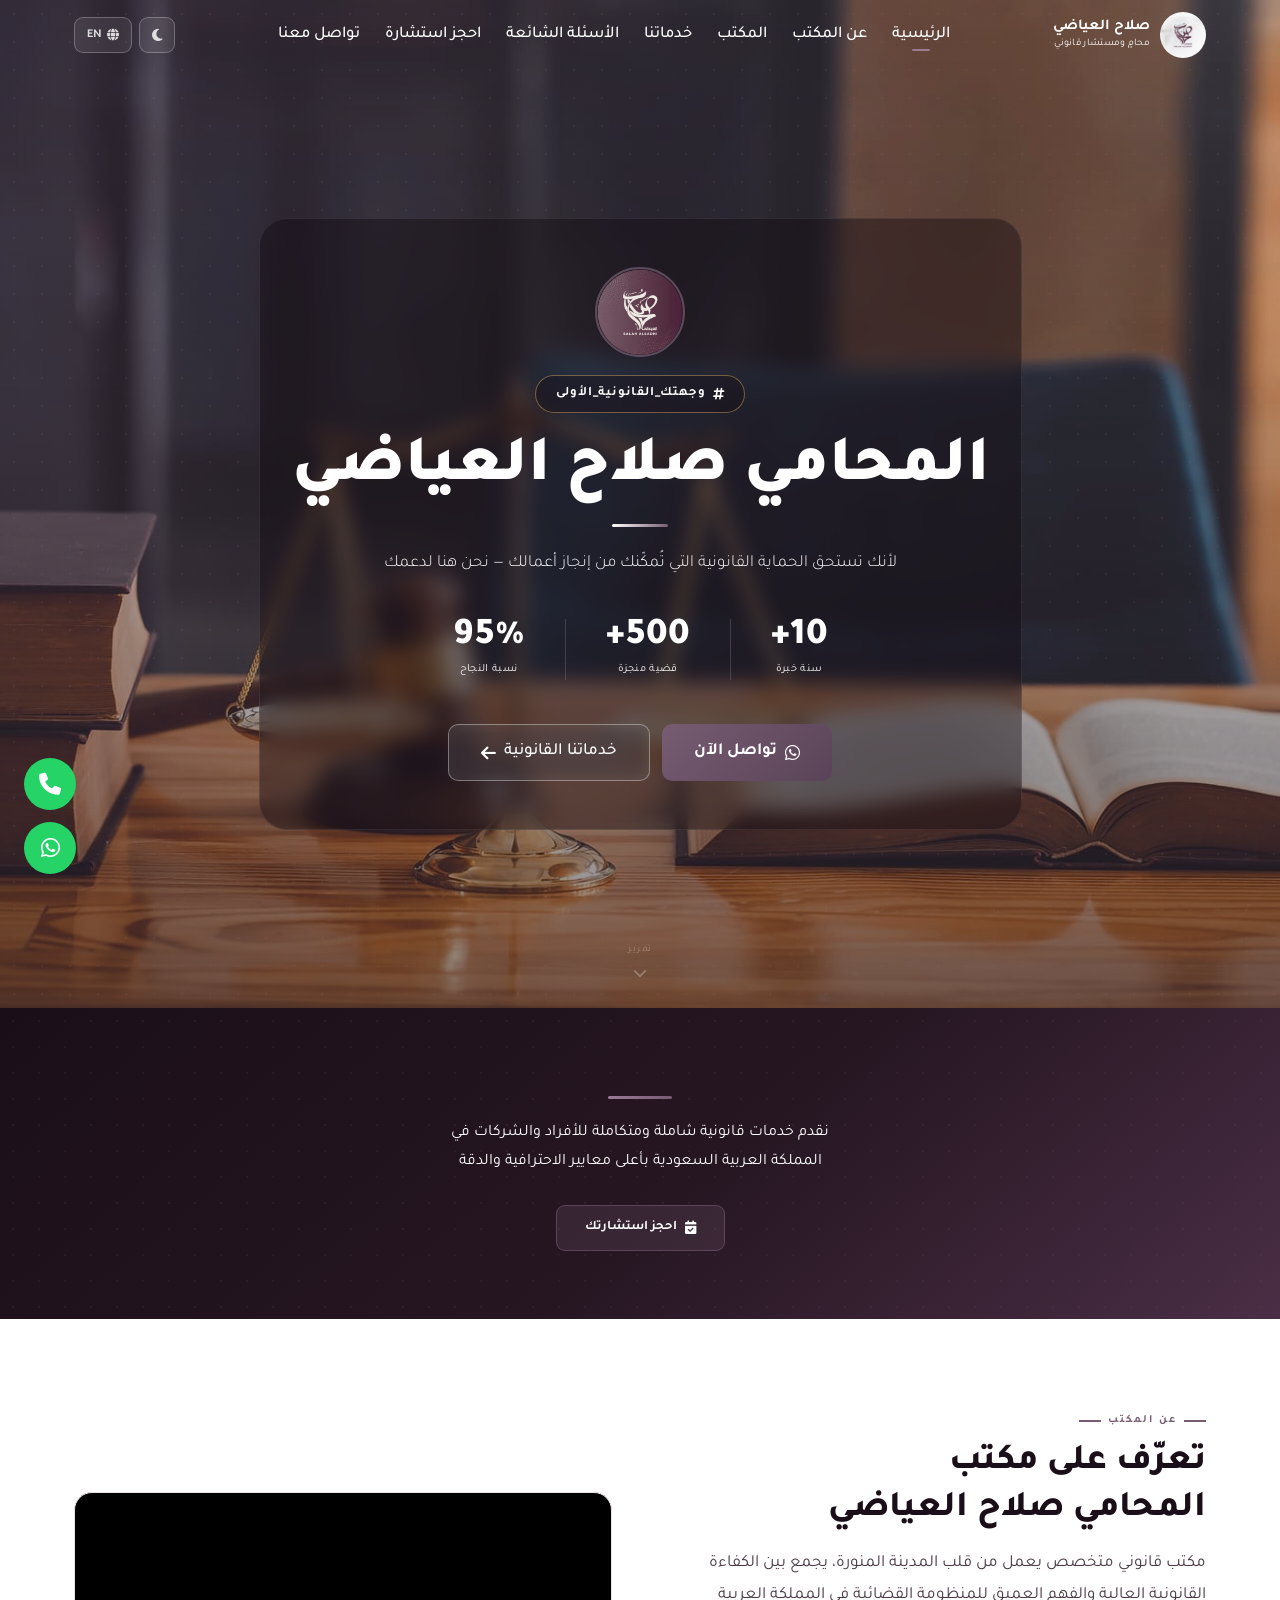
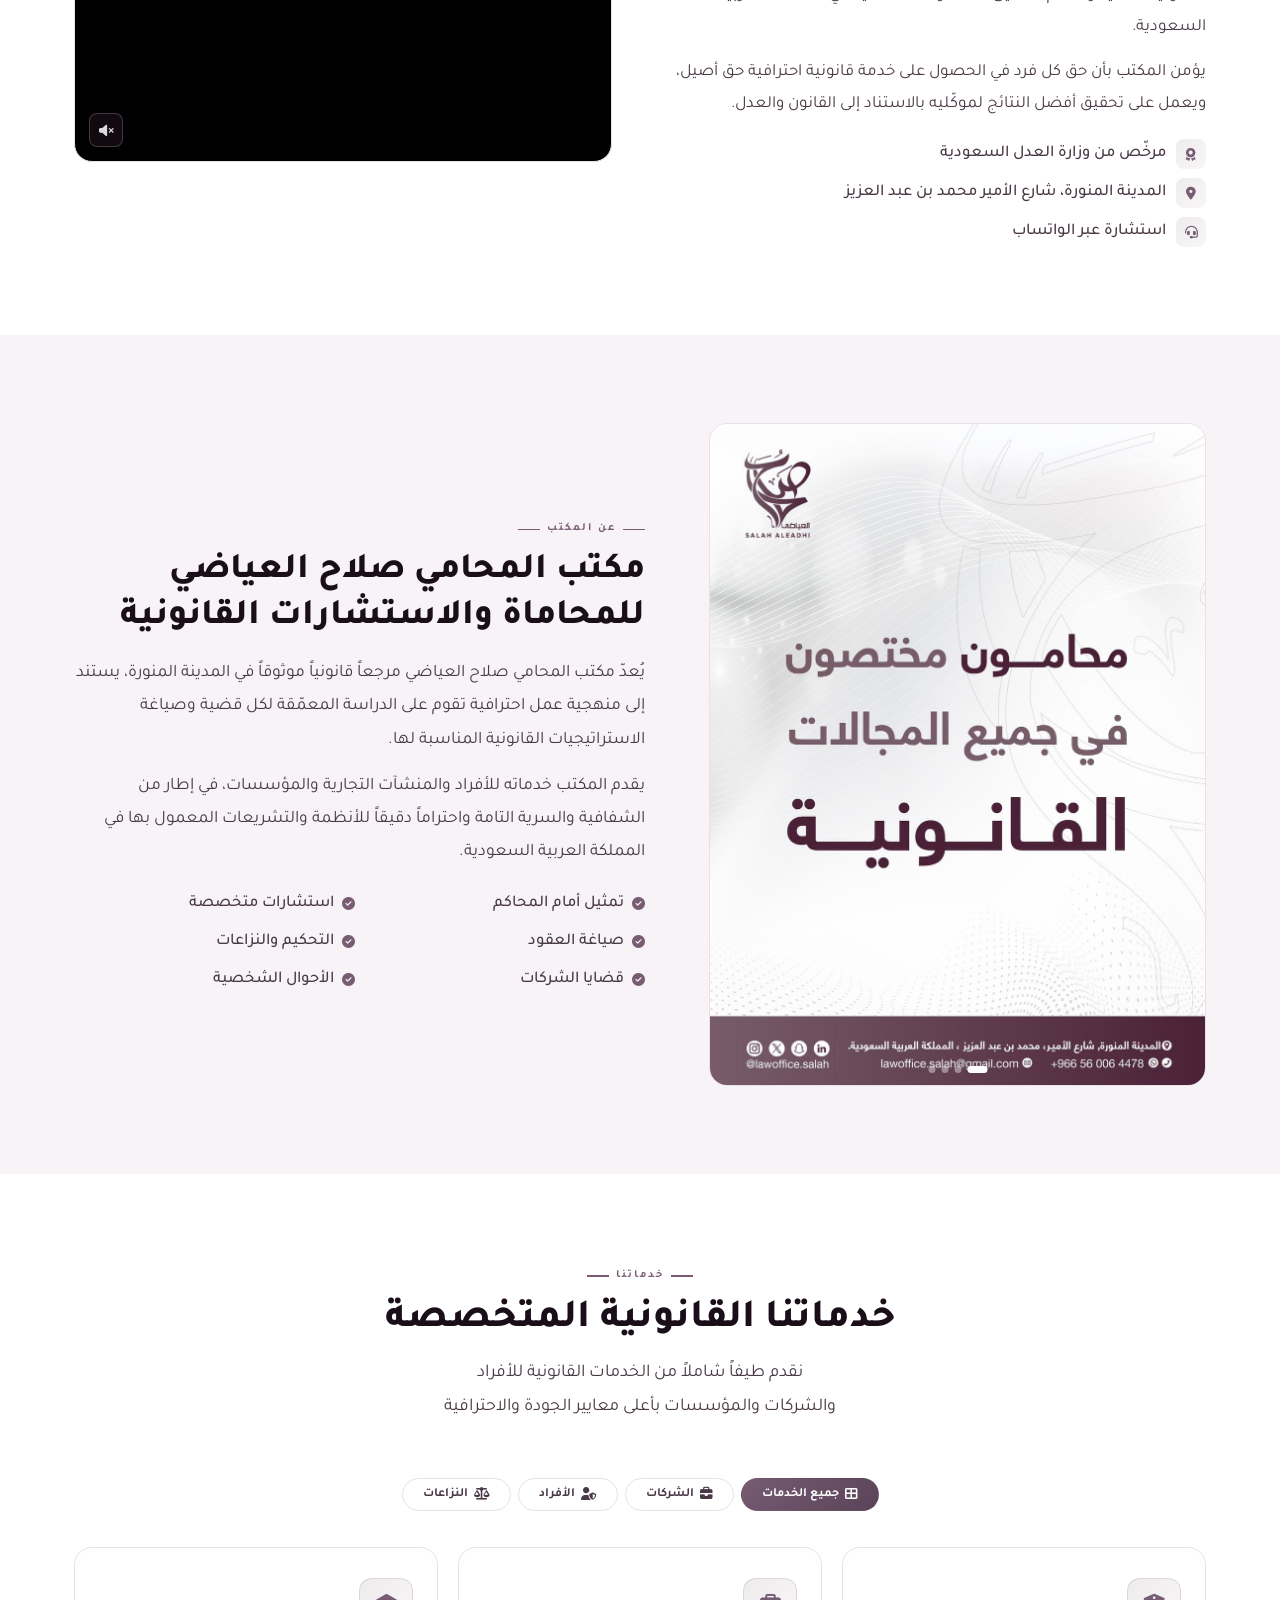
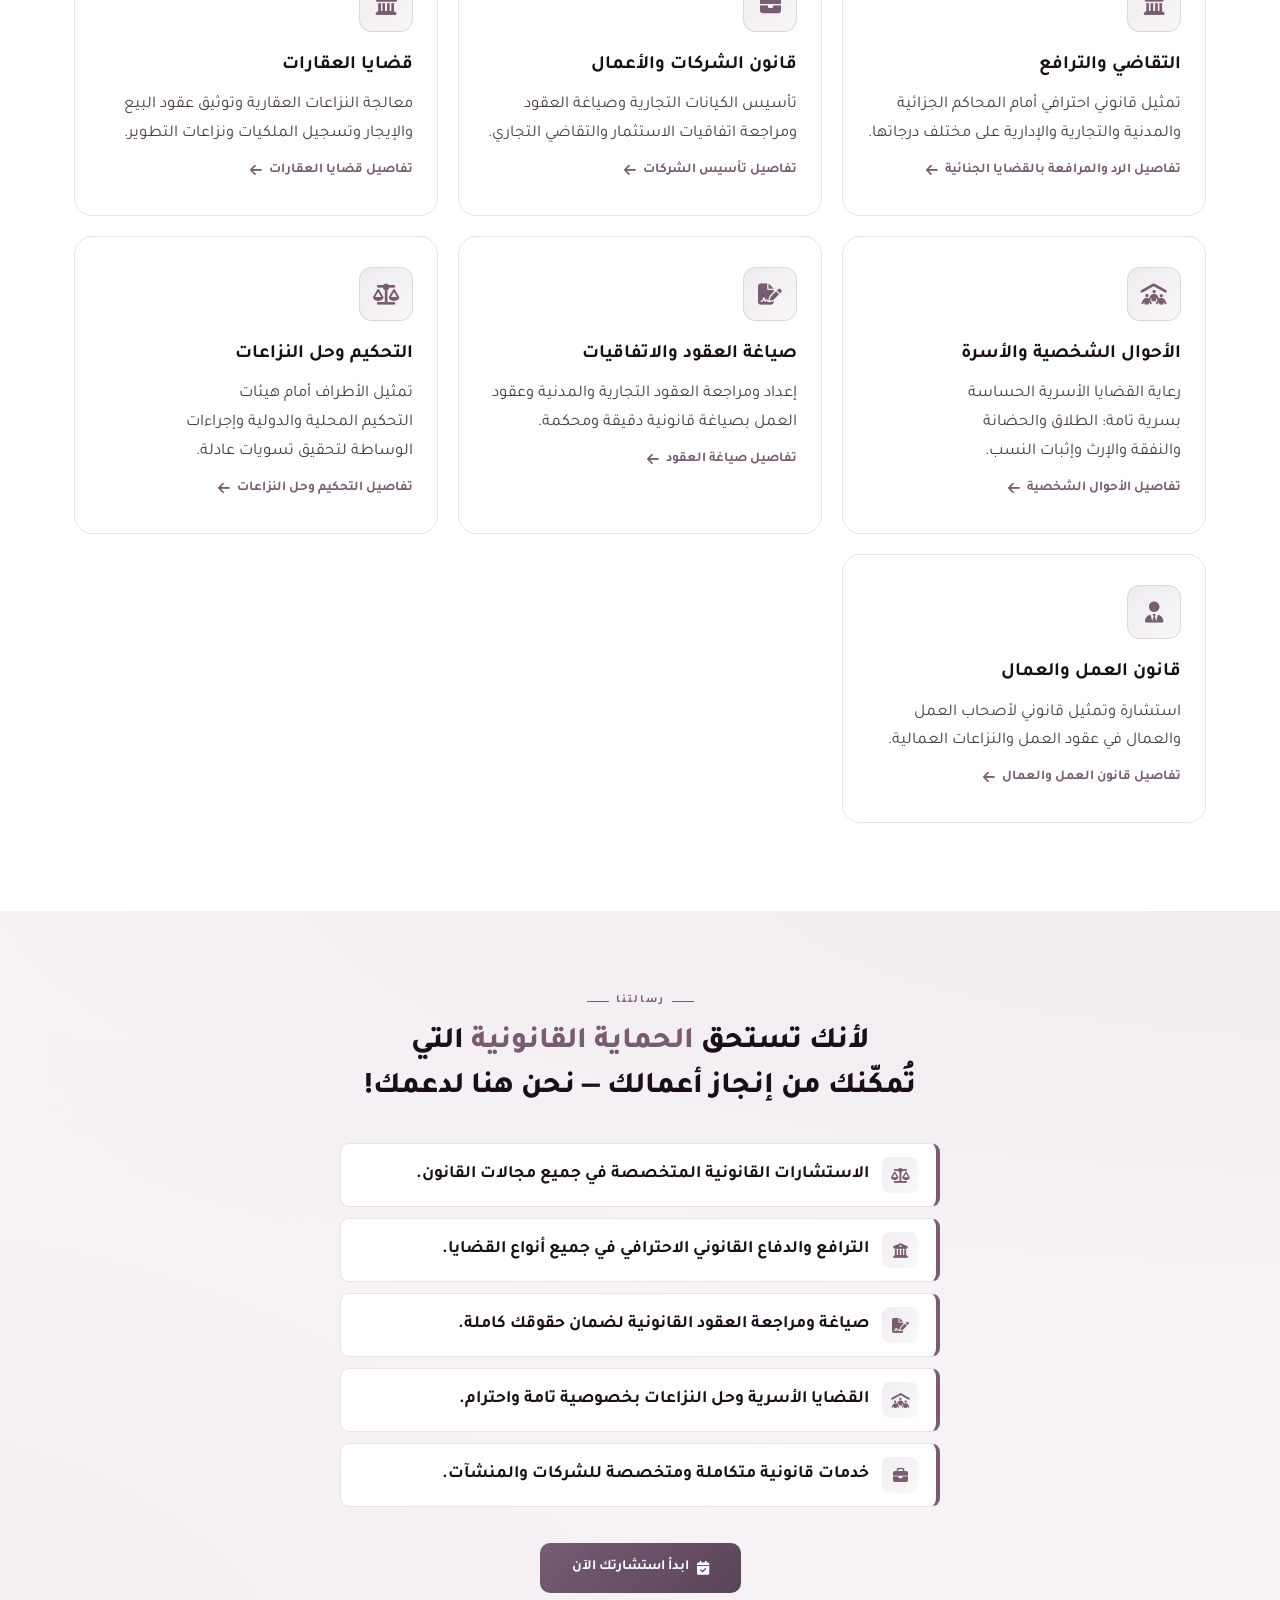
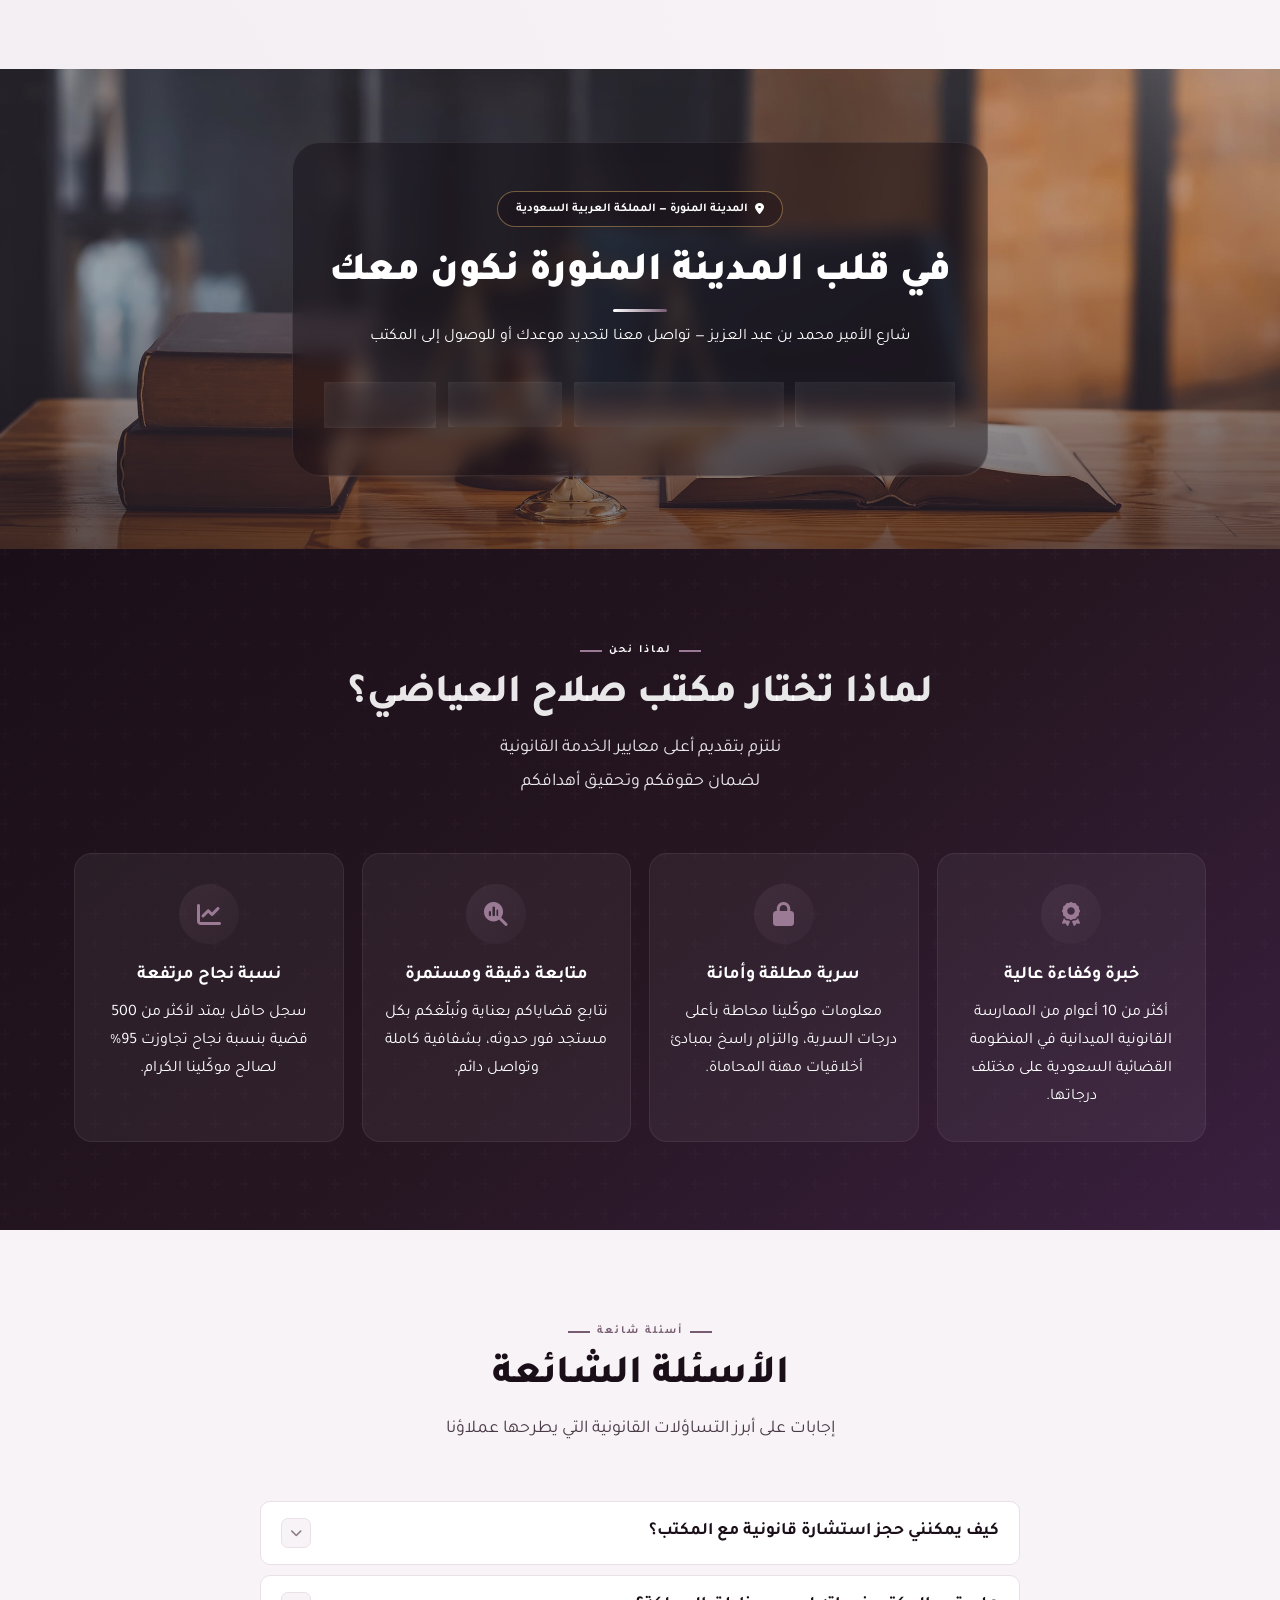
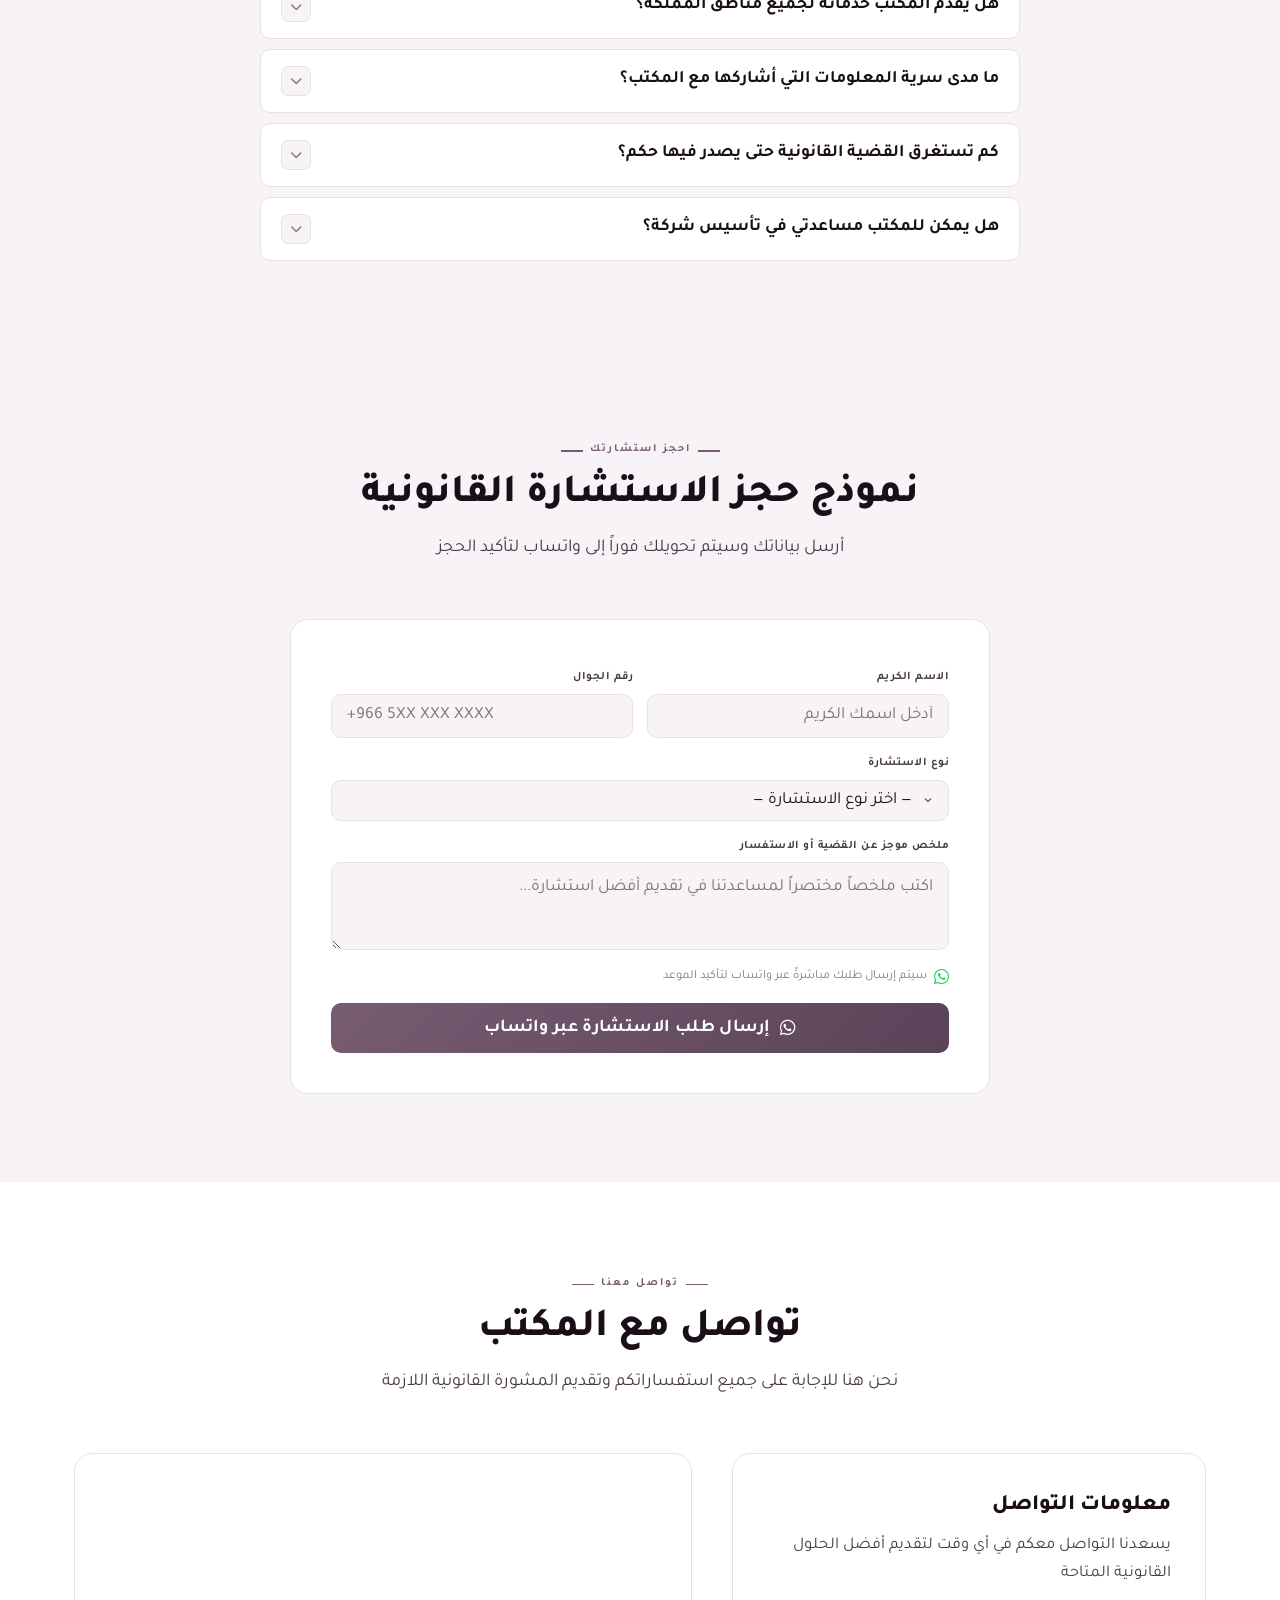
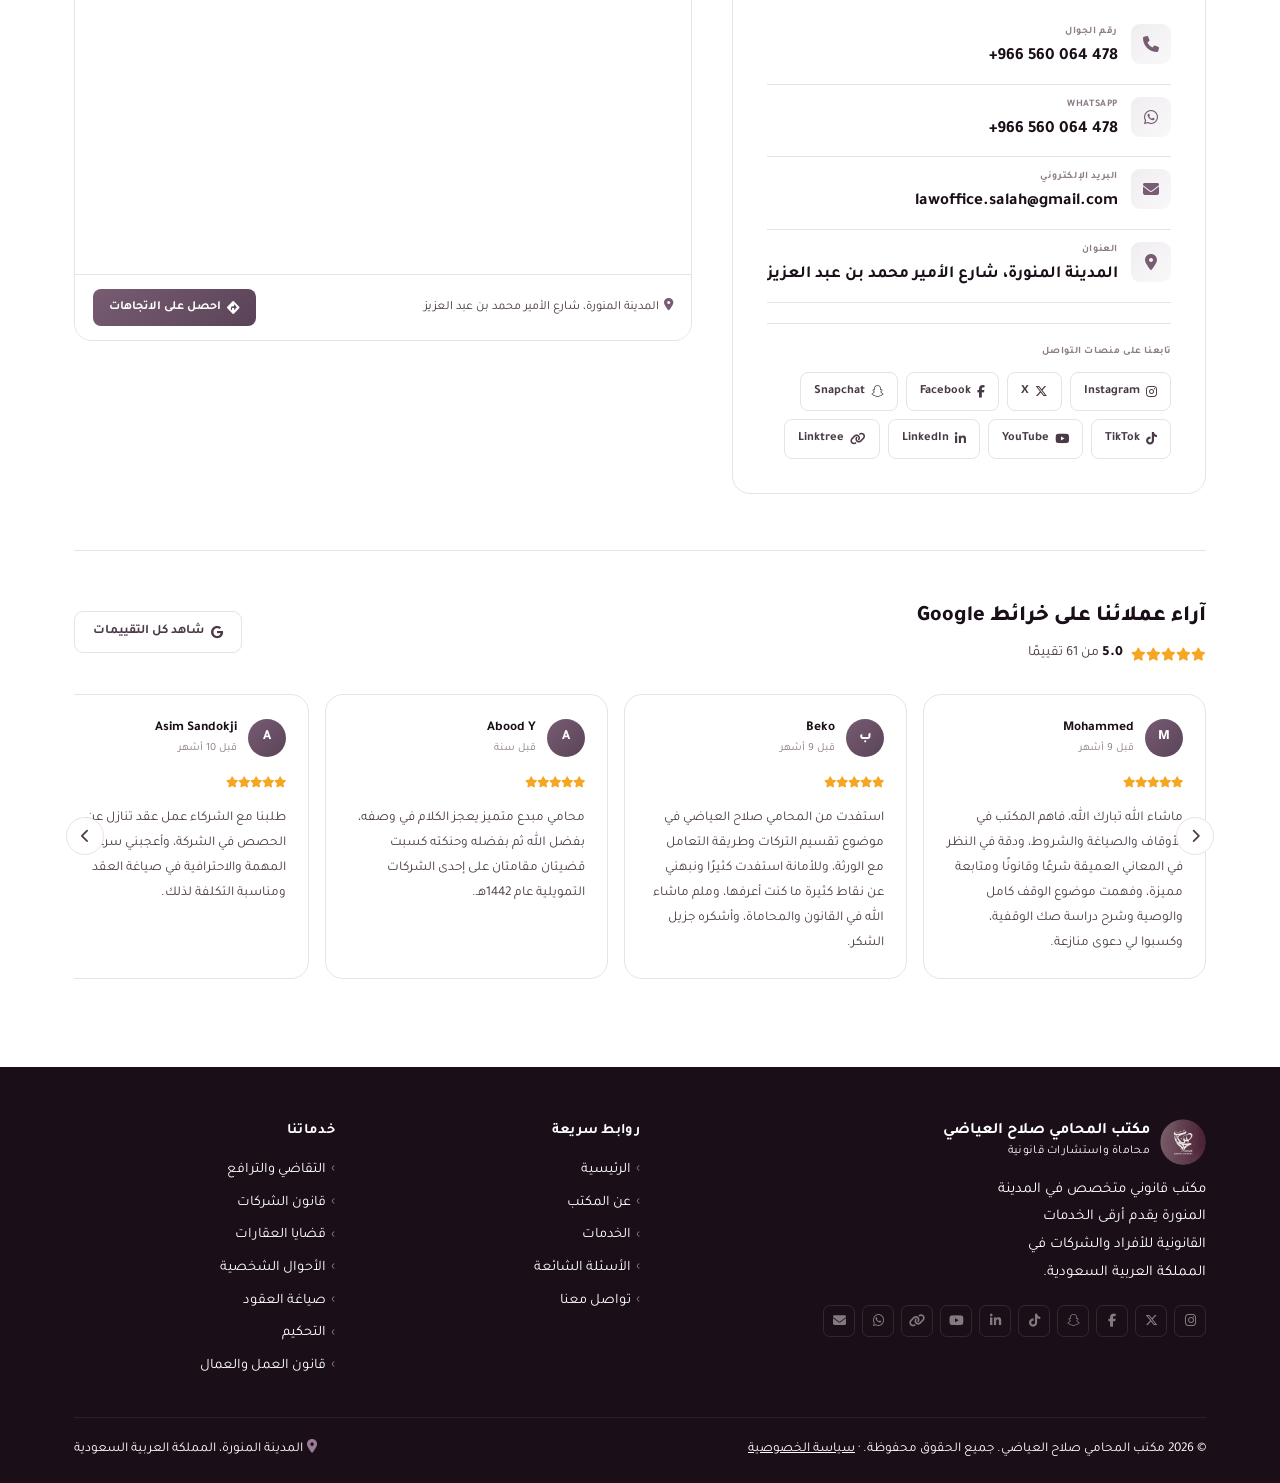
==== commit 391e34fc: "Cleanup pass: remove orphaned hero-minarets.jpg (no longer referenced), drop unused id attribute" ====
--- a/index.html
+++ b/index.html
@@ -1029,7 +1029,7 @@
   </div>
 </footer>
 
-<div class="fbtn-group" id="fbtnGroup">
+<div class="fbtn-group">
 <a href="tel:+966560064478" class="fbtn fbtn-call" draggable="false" aria-label="اتصال مباشر" data-al-ar="اتصال مباشر" data-al-en="Direct Call">
   <i class="fas fa-phone"></i>
   <span class="tip"><span class="ar-text">اتصال مباشر</span><span class="en-text">Direct Call</span></span>
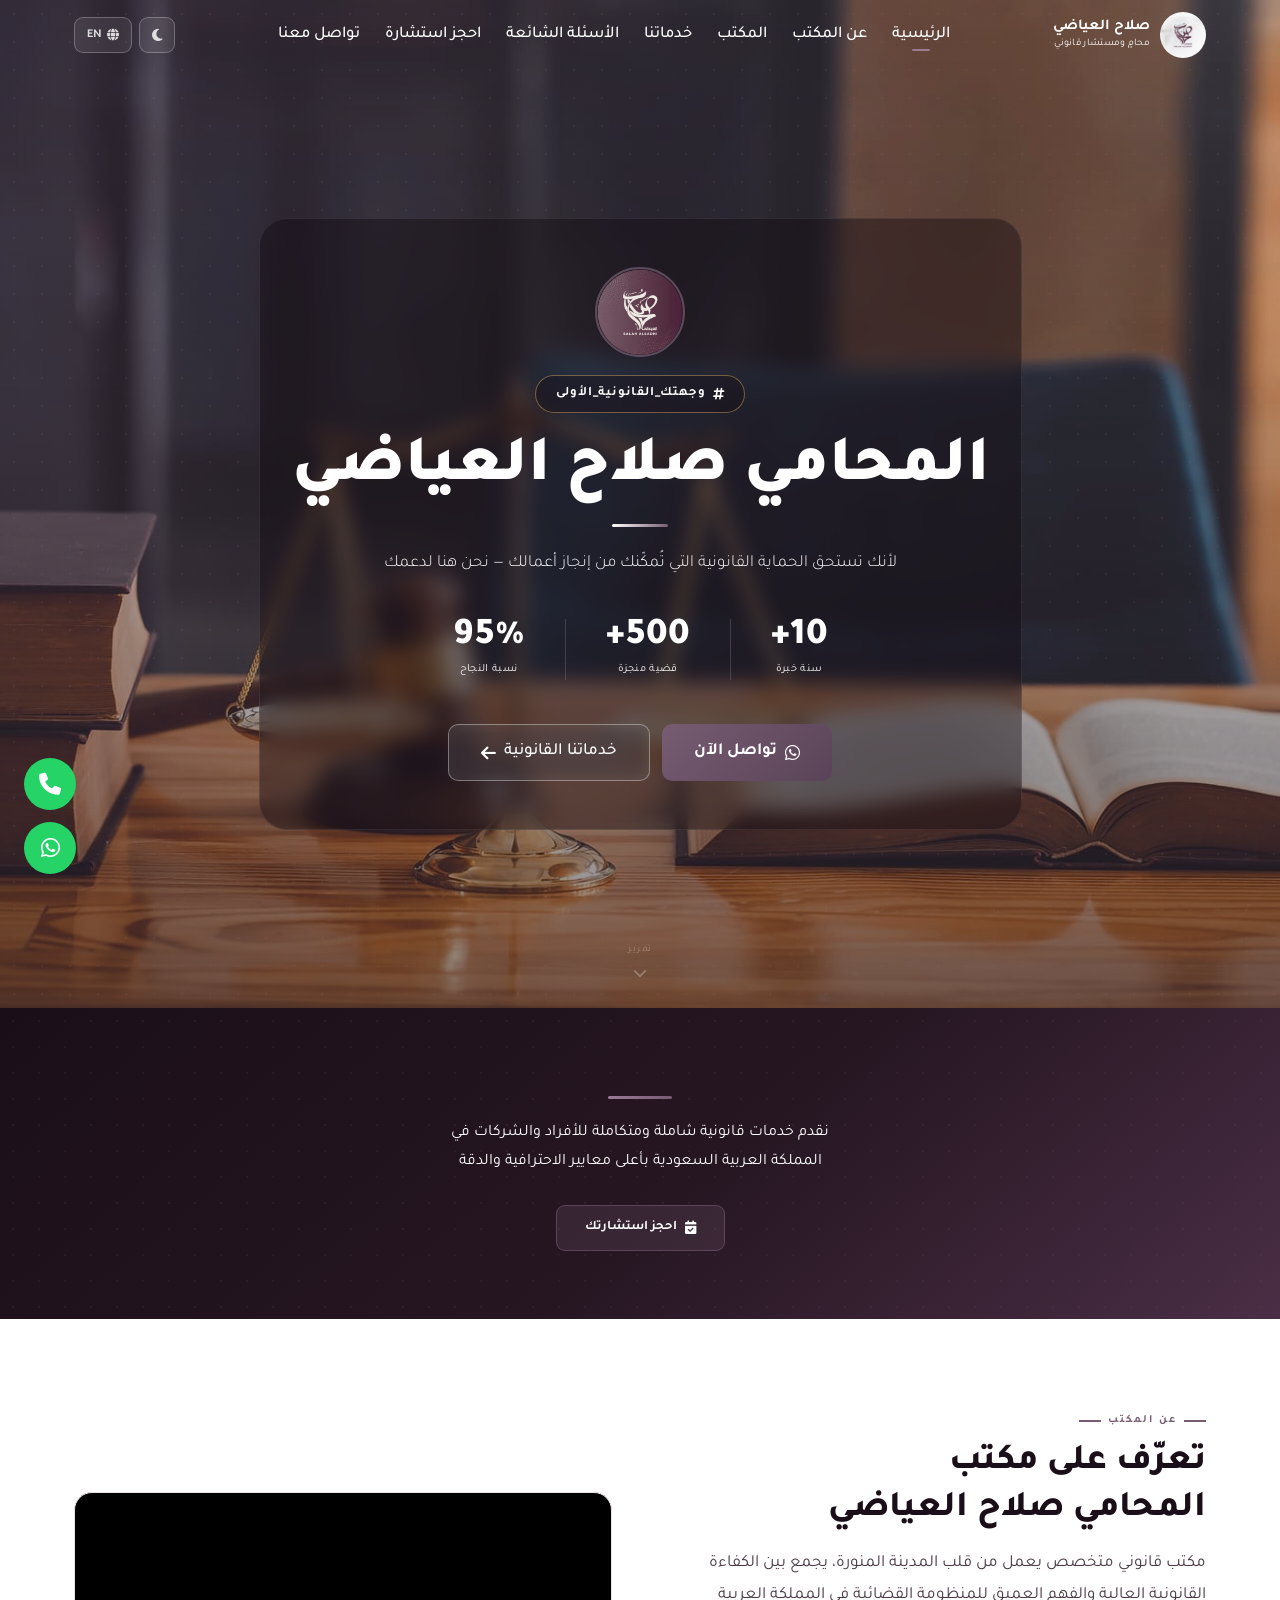
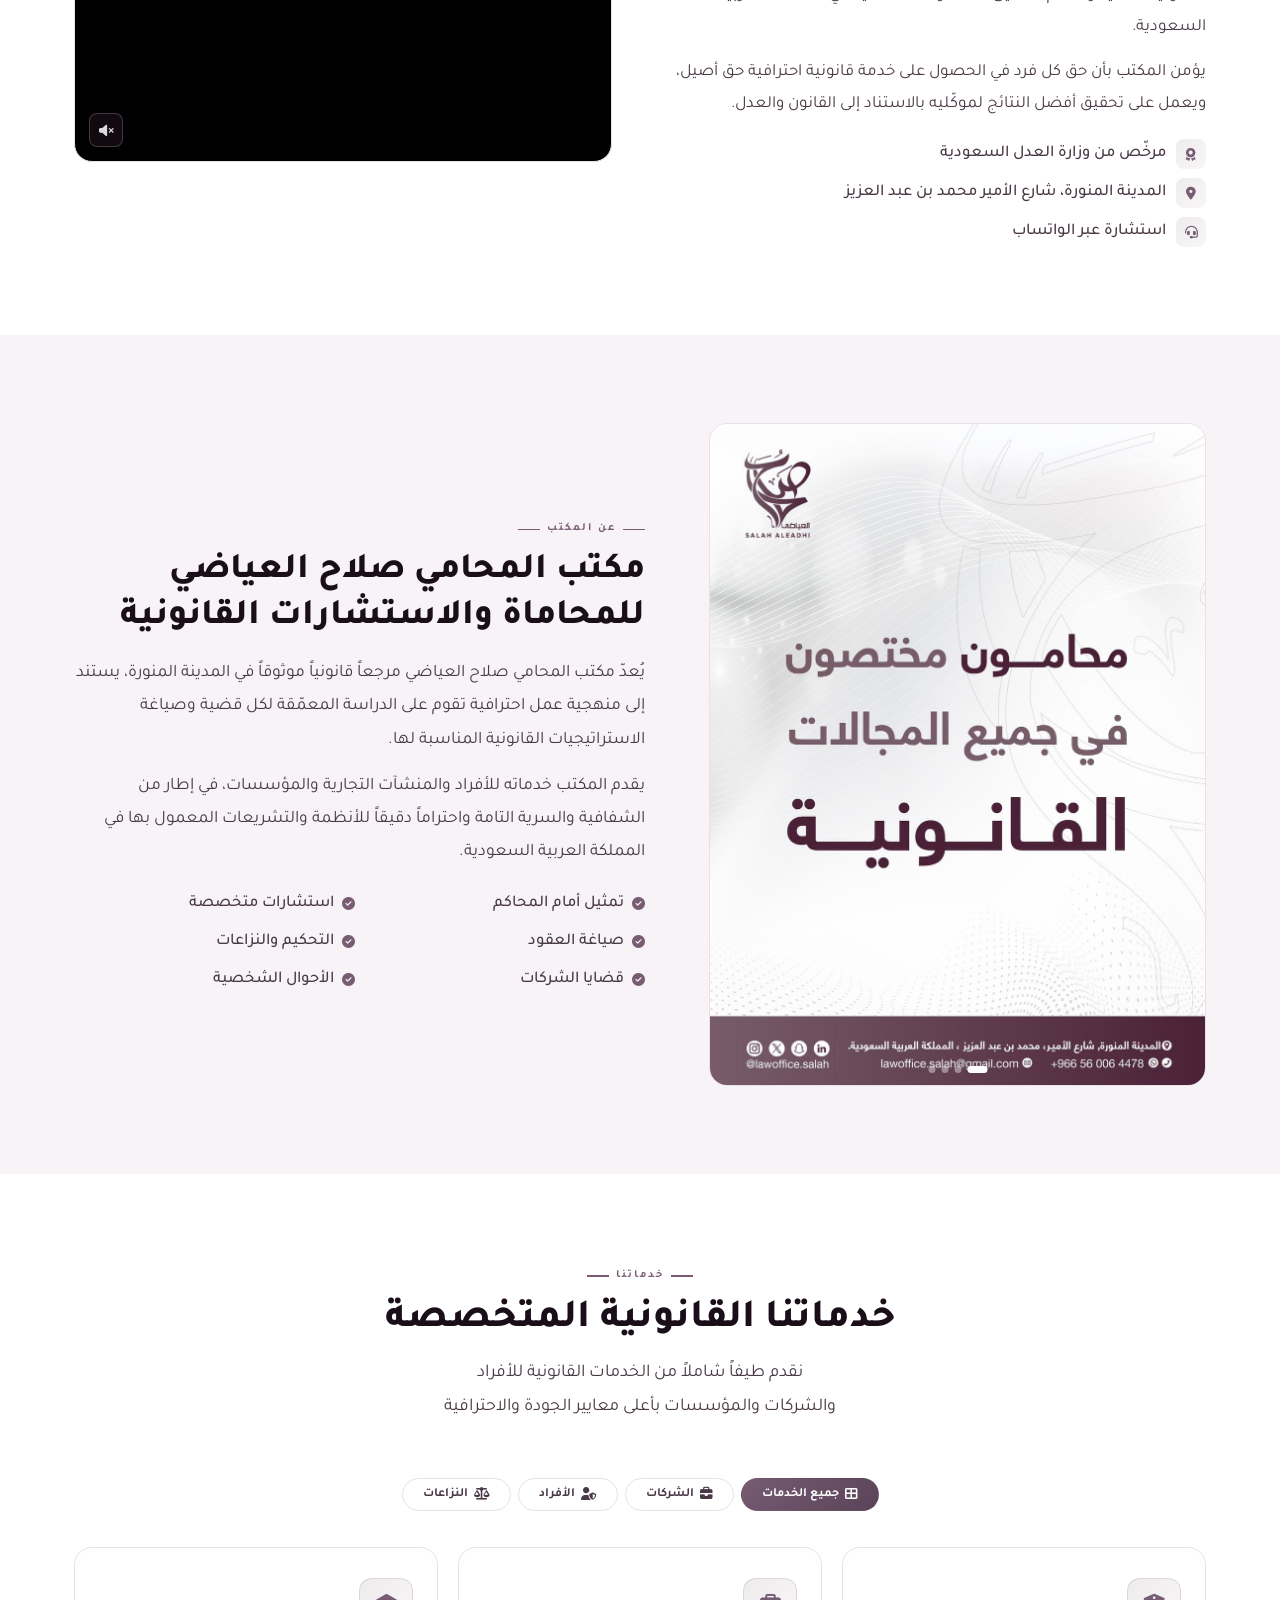
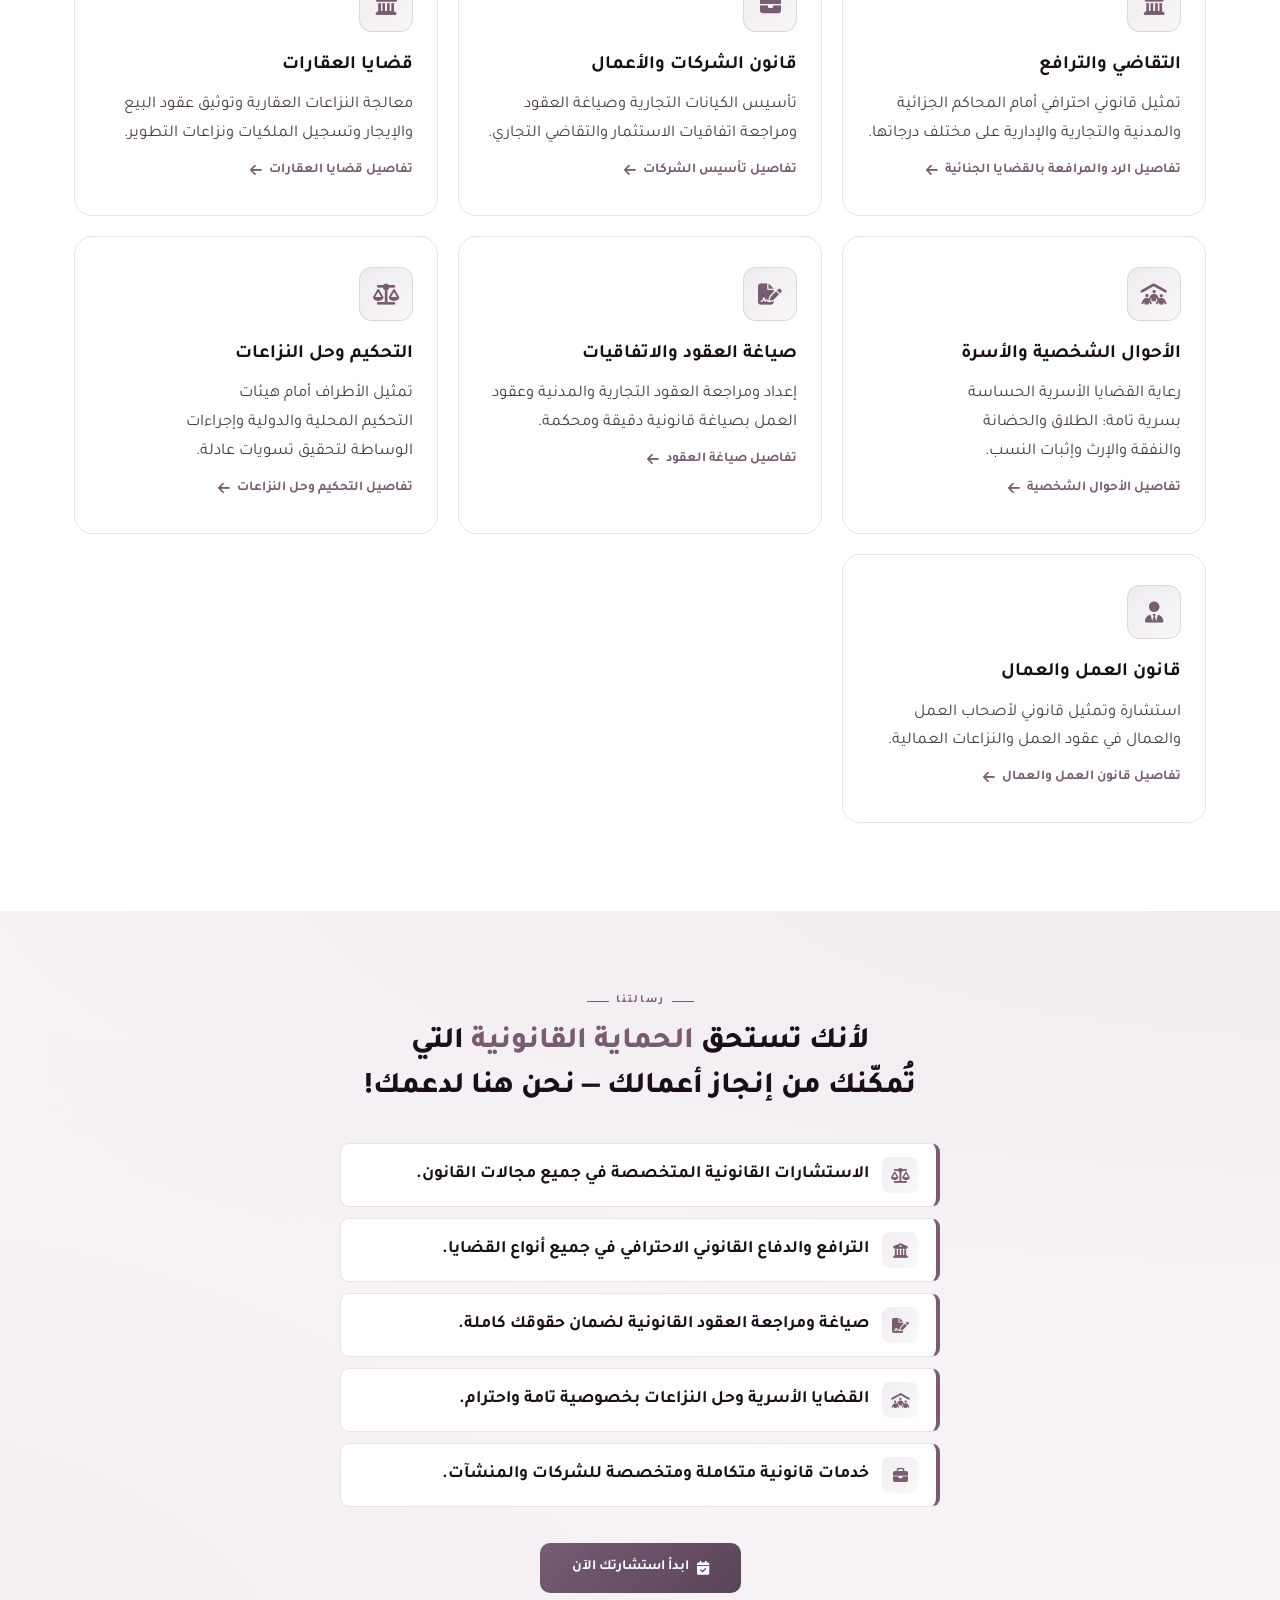
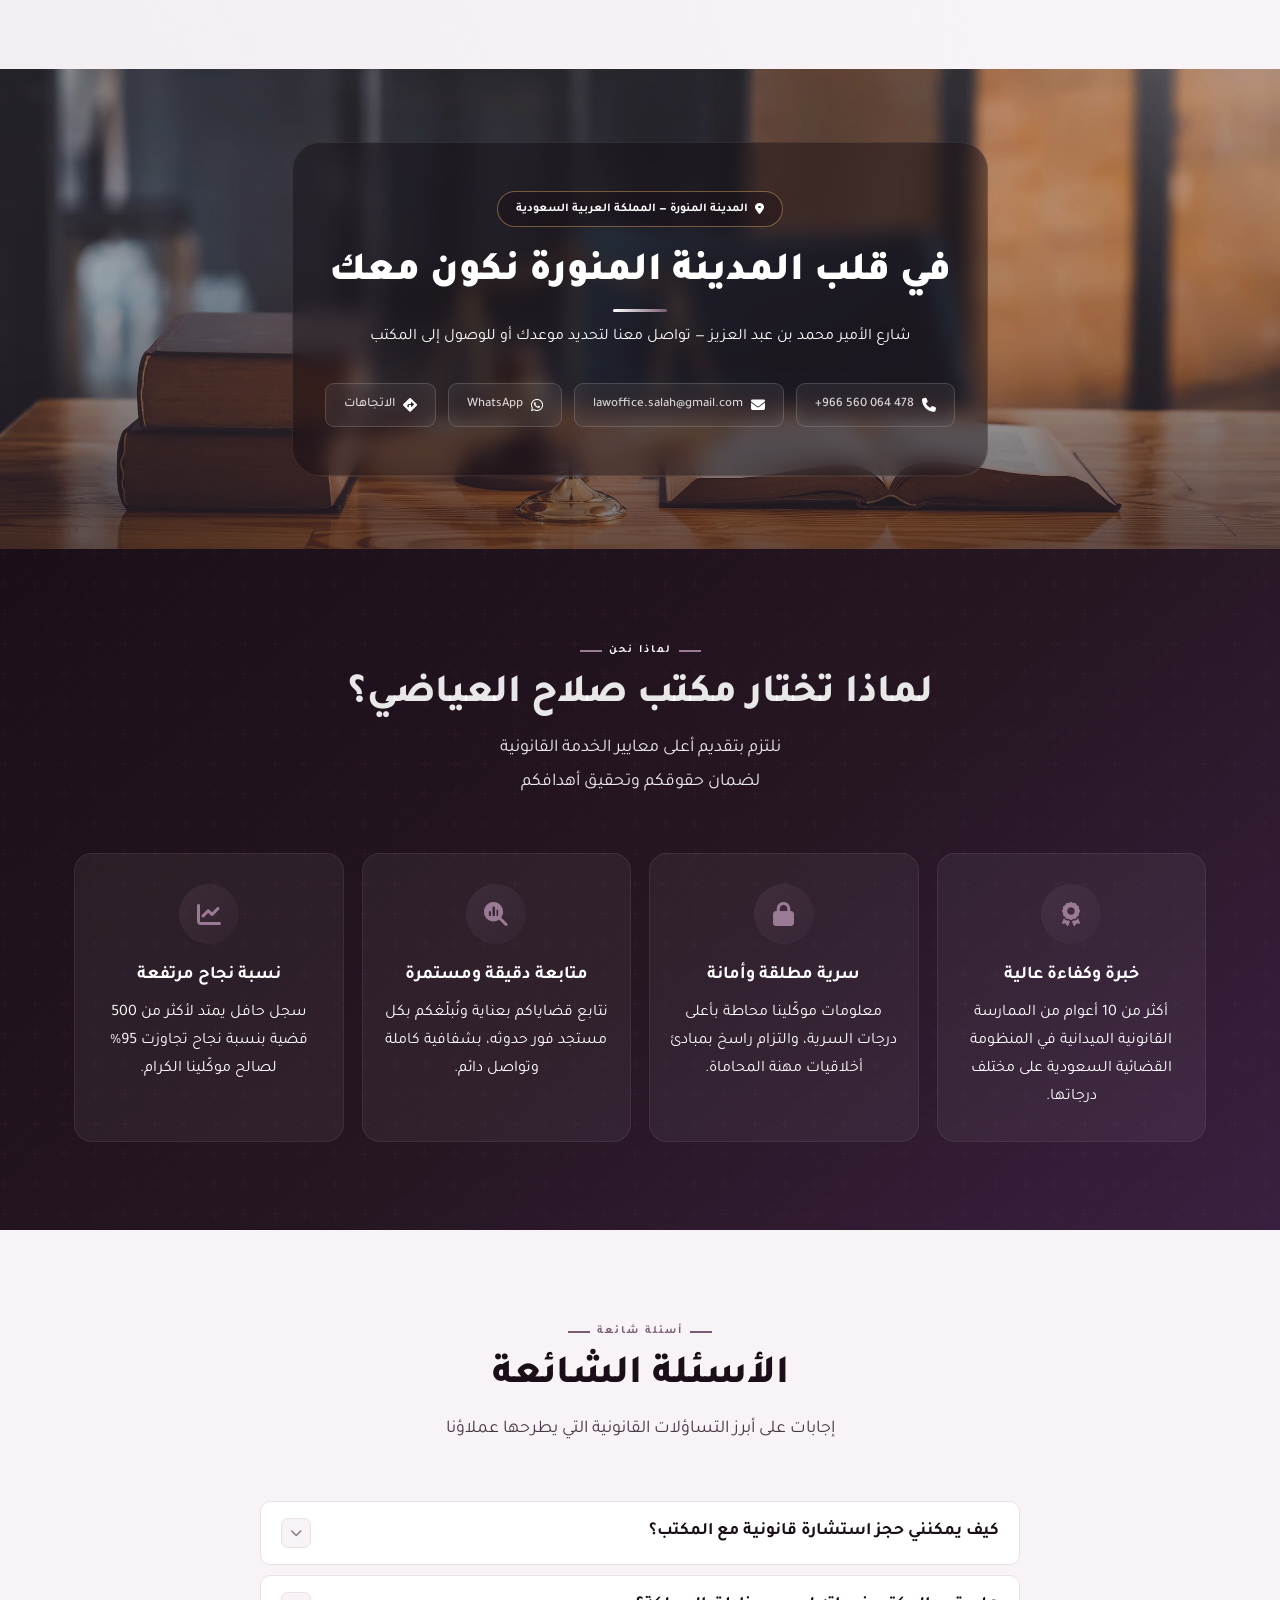
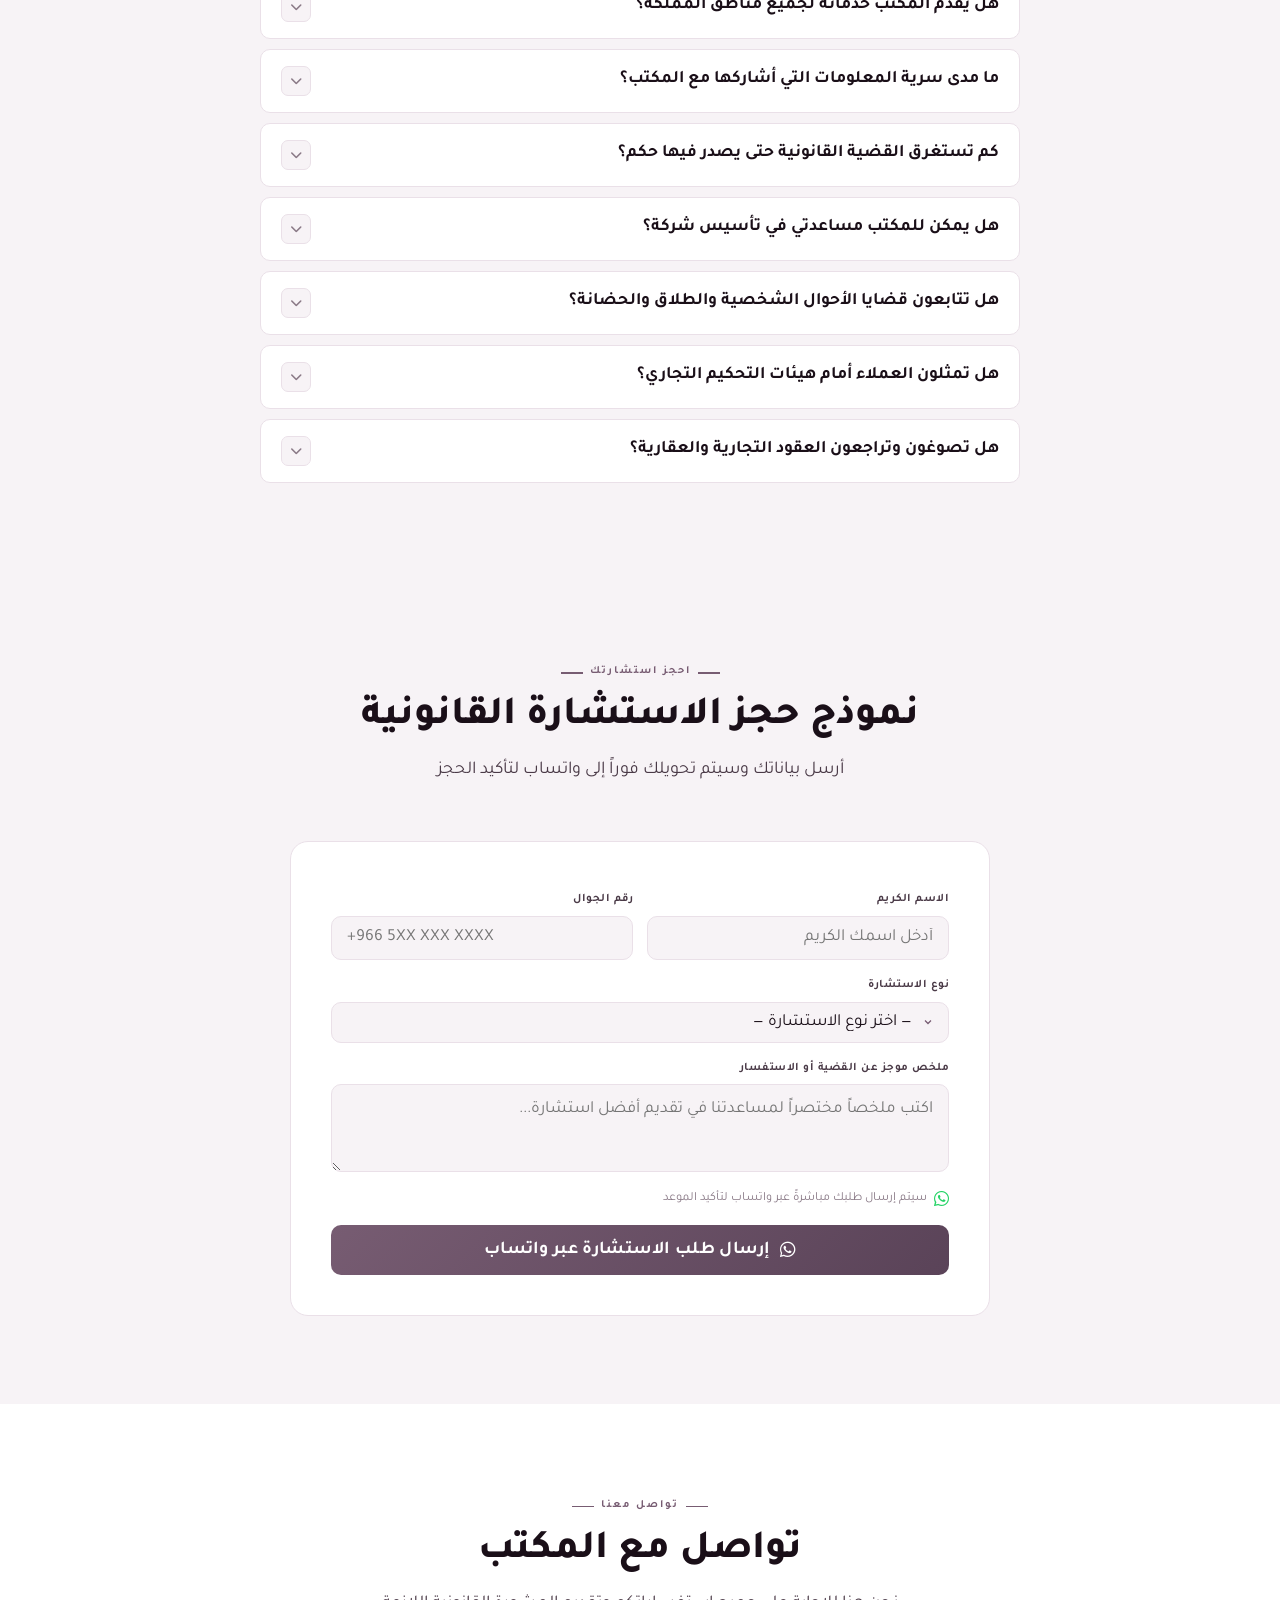
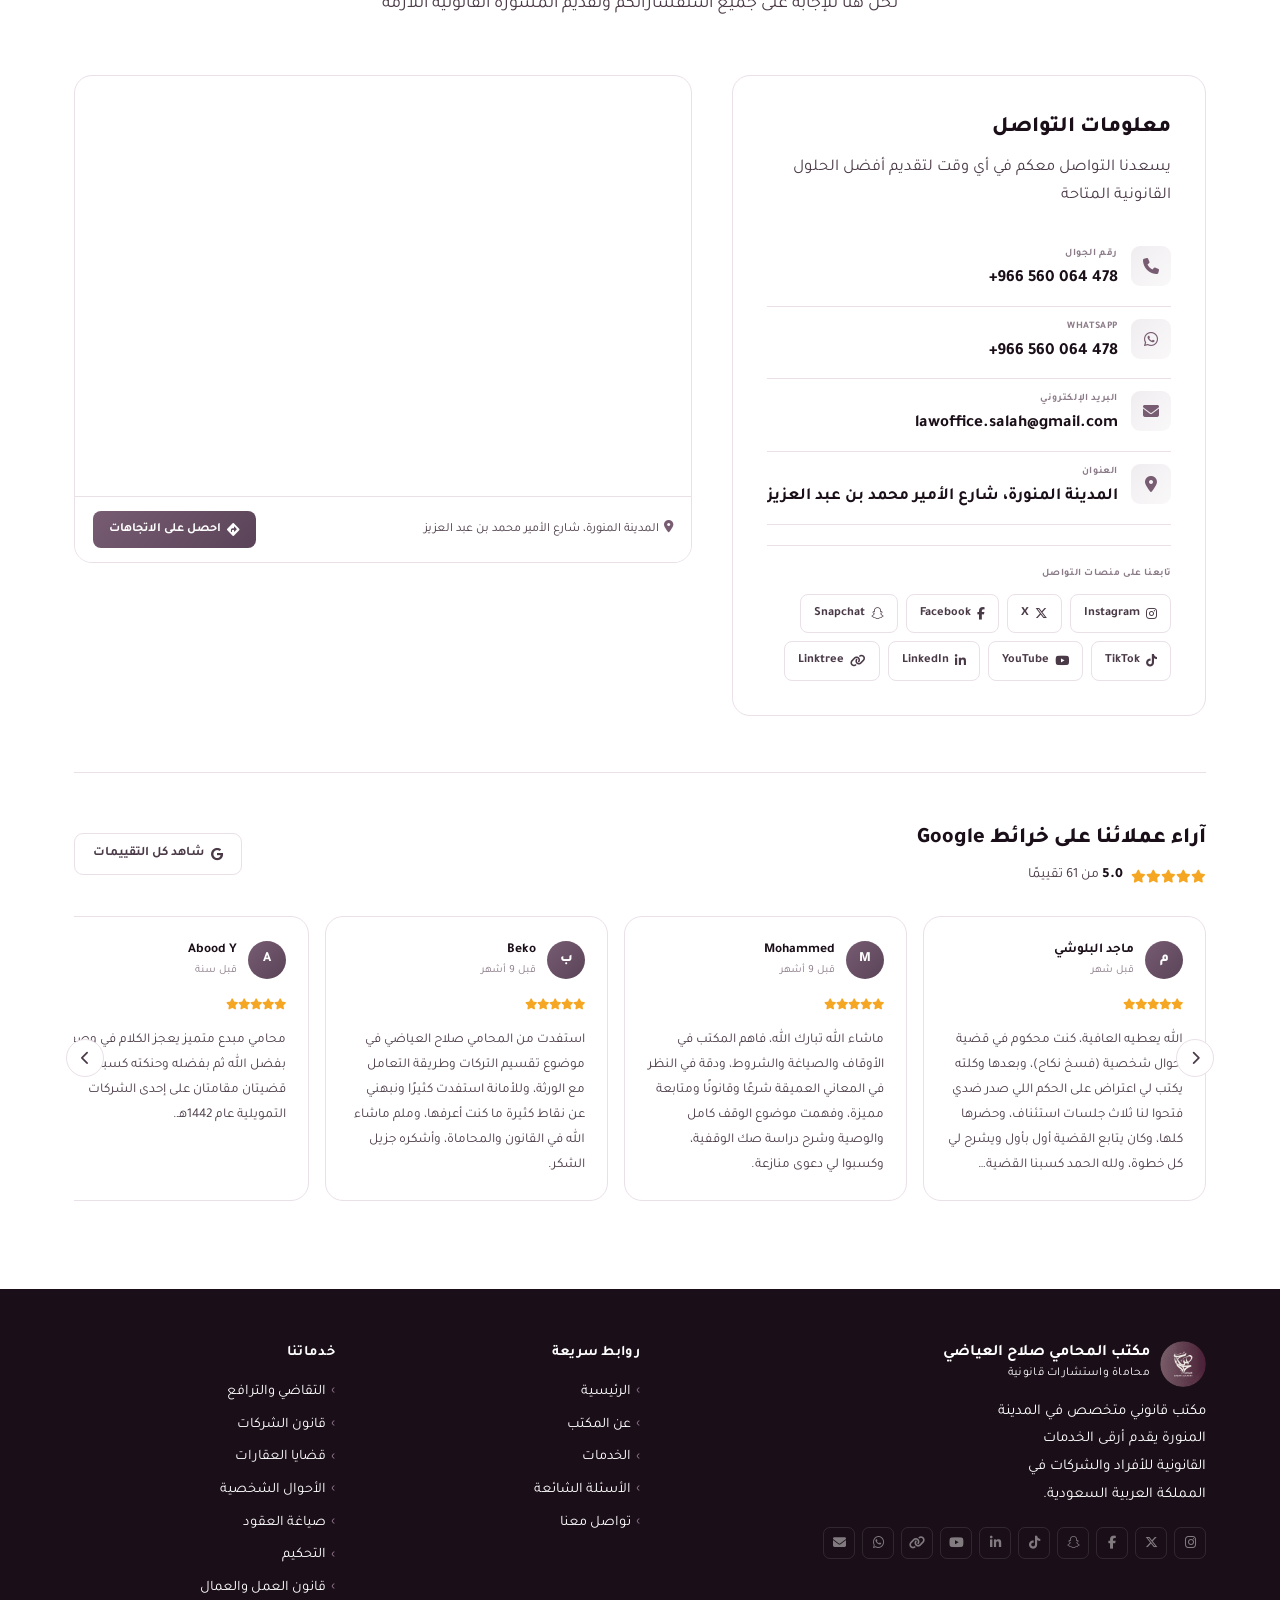
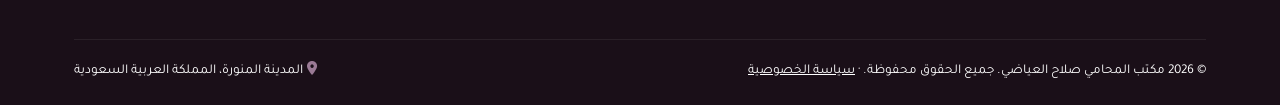
==== commit 318de8e8: "Expand homepage FAQ with 3 new questions (personal status, arbitration, contract drafting) since Goo" ====
--- a/index.html
+++ b/index.html
@@ -83,7 +83,10 @@
     {"@type":"Question","name":"هل يقدم المكتب خدماته لجميع مناطق المملكة؟","acceptedAnswer":{"@type":"Answer","text":"نعم، يقدم المكتب خدماته في جميع مناطق المملكة، سواء بالتمثيل المباشر أمام المحاكم أو من خلال الاستشارات القانونية عن بُعد."}},
     {"@type":"Question","name":"ما مدى سرية المعلومات التي أشاركها مع المكتب؟","acceptedAnswer":{"@type":"Answer","text":"السرية ركيزةٌ أساسية في عمل المكتب؛ جميع المعلومات المشتركة تُحفظ بأعلى درجات الأمان والخصوصية وفق الالتزامات الأخلاقية والمهنية."}},
     {"@type":"Question","name":"كم تستغرق القضية القانونية حتى يصدر فيها حكم؟","acceptedAnswer":{"@type":"Answer","text":"تتفاوت مدة القضايا بحسب طبيعتها ودرجة تعقيدها. يعمل المكتب على إنجازها في أقصر مدة مع المحافظة على جودة التمثيل القانوني."}},
-    {"@type":"Question","name":"هل يمكن للمكتب مساعدتي في تأسيس شركة؟","acceptedAnswer":{"@type":"Answer","text":"بالتأكيد؛ يتخصص المكتب في تأسيس الشركات بجميع أشكالها القانونية وإعداد العقود التأسيسية وتسجيل الكيانات التجارية لدى الجهات المختصة."}}
+    {"@type":"Question","name":"هل يمكن للمكتب مساعدتي في تأسيس شركة؟","acceptedAnswer":{"@type":"Answer","text":"بالتأكيد؛ يتخصص المكتب في تأسيس الشركات بجميع أشكالها القانونية وإعداد العقود التأسيسية وتسجيل الكيانات التجارية لدى الجهات المختصة."}},
+    {"@type":"Question","name":"هل تتابعون قضايا الأحوال الشخصية والطلاق والحضانة؟","acceptedAnswer":{"@type":"Answer","text":"نعم، نتولى قضايا الطلاق والحضانة والنفقة وسائر قضايا الأحوال الشخصية من الاستشارة الأولى وحتى صدور الحكم، بسرية تامة."}},
+    {"@type":"Question","name":"هل تمثلون العملاء أمام هيئات التحكيم التجاري؟","acceptedAnswer":{"@type":"Answer","text":"نعم، يقدم المكتب خدمات التمثيل والاستشارة في قضايا التحكيم التجاري المحلي والدولي، وإعداد بنود التحكيم ضمن العقود."}},
+    {"@type":"Question","name":"هل تصوغون وتراجعون العقود التجارية والعقارية؟","acceptedAnswer":{"@type":"Answer","text":"نعم، نُعدّ ونراجع مختلف أنواع العقود بصياغة قانونية دقيقة تحفظ حقوق جميع الأطراف وتغلق الثغرات التفسيرية."}}
   ]
 }
 </script>
@@ -861,6 +864,9 @@
       <div class="faq-item rv d2"><div class="faq-q" onclick="tFaq(this)"><span class="ar-text">ما مدى سرية المعلومات التي أشاركها مع المكتب؟</span><span class="en-text">How confidential is my shared information?</span><div class="faq-arr"><i class="fas fa-chevron-down"></i></div></div><div class="faq-a"><p><span class="ar-text">السرية ركيزةٌ أساسية في عمل المكتب؛ جميع المعلومات المشتركة تُحفظ بأعلى درجات الأمان والخصوصية وفق الالتزامات الأخلاقية والمهنية.</span><span class="en-text">Confidentiality is fundamental; all shared information is kept with the highest security and privacy per ethical and professional obligations.</span></p></div></div>
       <div class="faq-item rv d3"><div class="faq-q" onclick="tFaq(this)"><span class="ar-text">كم تستغرق القضية القانونية حتى يصدر فيها حكم؟</span><span class="en-text">How long does a legal case take?</span><div class="faq-arr"><i class="fas fa-chevron-down"></i></div></div><div class="faq-a"><p><span class="ar-text">تتفاوت مدة القضايا بحسب طبيعتها ودرجة تعقيدها. يعمل المكتب على إنجازها في أقصر مدة مع المحافظة على جودة التمثيل القانوني.</span><span class="en-text">Case duration varies by nature and complexity. The office works to resolve cases as quickly as possible while maintaining quality representation.</span></p></div></div>
       <div class="faq-item rv d4"><div class="faq-q" onclick="tFaq(this)"><span class="ar-text">هل يمكن للمكتب مساعدتي في تأسيس شركة؟</span><span class="en-text">Can the office help me establish a company?</span><div class="faq-arr"><i class="fas fa-chevron-down"></i></div></div><div class="faq-a"><p><span class="ar-text">بالتأكيد؛ يتخصص المكتب في تأسيس الشركات بجميع أشكالها القانونية وإعداد العقود التأسيسية وتسجيل الكيانات التجارية لدى الجهات المختصة.</span><span class="en-text">Absolutely; the office specializes in establishing companies of all legal forms, preparing incorporation documents and registering entities with relevant authorities.</span></p></div></div>
+      <div class="faq-item rv d5"><div class="faq-q" onclick="tFaq(this)"><span class="ar-text">هل تتابعون قضايا الأحوال الشخصية والطلاق والحضانة؟</span><span class="en-text">Do you handle personal status, divorce, and custody cases?</span><div class="faq-arr"><i class="fas fa-chevron-down"></i></div></div><div class="faq-a"><p><span class="ar-text">نعم، نتولى قضايا الطلاق والحضانة والنفقة وسائر قضايا الأحوال الشخصية من الاستشارة الأولى وحتى صدور الحكم، بسرية تامة.</span><span class="en-text">Yes, we handle divorce, custody, alimony and all personal status matters from the first consultation through the final ruling, with complete confidentiality.</span></p></div></div>
+      <div class="faq-item rv d1"><div class="faq-q" onclick="tFaq(this)"><span class="ar-text">هل تمثلون العملاء أمام هيئات التحكيم التجاري؟</span><span class="en-text">Do you represent clients before commercial arbitration bodies?</span><div class="faq-arr"><i class="fas fa-chevron-down"></i></div></div><div class="faq-a"><p><span class="ar-text">نعم، يقدم المكتب خدمات التمثيل والاستشارة في قضايا التحكيم التجاري المحلي والدولي، وإعداد بنود التحكيم ضمن العقود.</span><span class="en-text">Yes, the office provides representation and consultation in local and international commercial arbitration cases, and drafts arbitration clauses within contracts.</span></p></div></div>
+      <div class="faq-item rv d2"><div class="faq-q" onclick="tFaq(this)"><span class="ar-text">هل تصوغون وتراجعون العقود التجارية والعقارية؟</span><span class="en-text">Do you draft and review commercial and real estate contracts?</span><div class="faq-arr"><i class="fas fa-chevron-down"></i></div></div><div class="faq-a"><p><span class="ar-text">نعم، نُعدّ ونراجع مختلف أنواع العقود بصياغة قانونية دقيقة تحفظ حقوق جميع الأطراف وتغلق الثغرات التفسيرية.</span><span class="en-text">Yes, we draft and review various types of contracts with precise legal wording that protects all parties' rights and closes interpretive gaps.</span></p></div></div>
     </div>
   </div>
 </section>
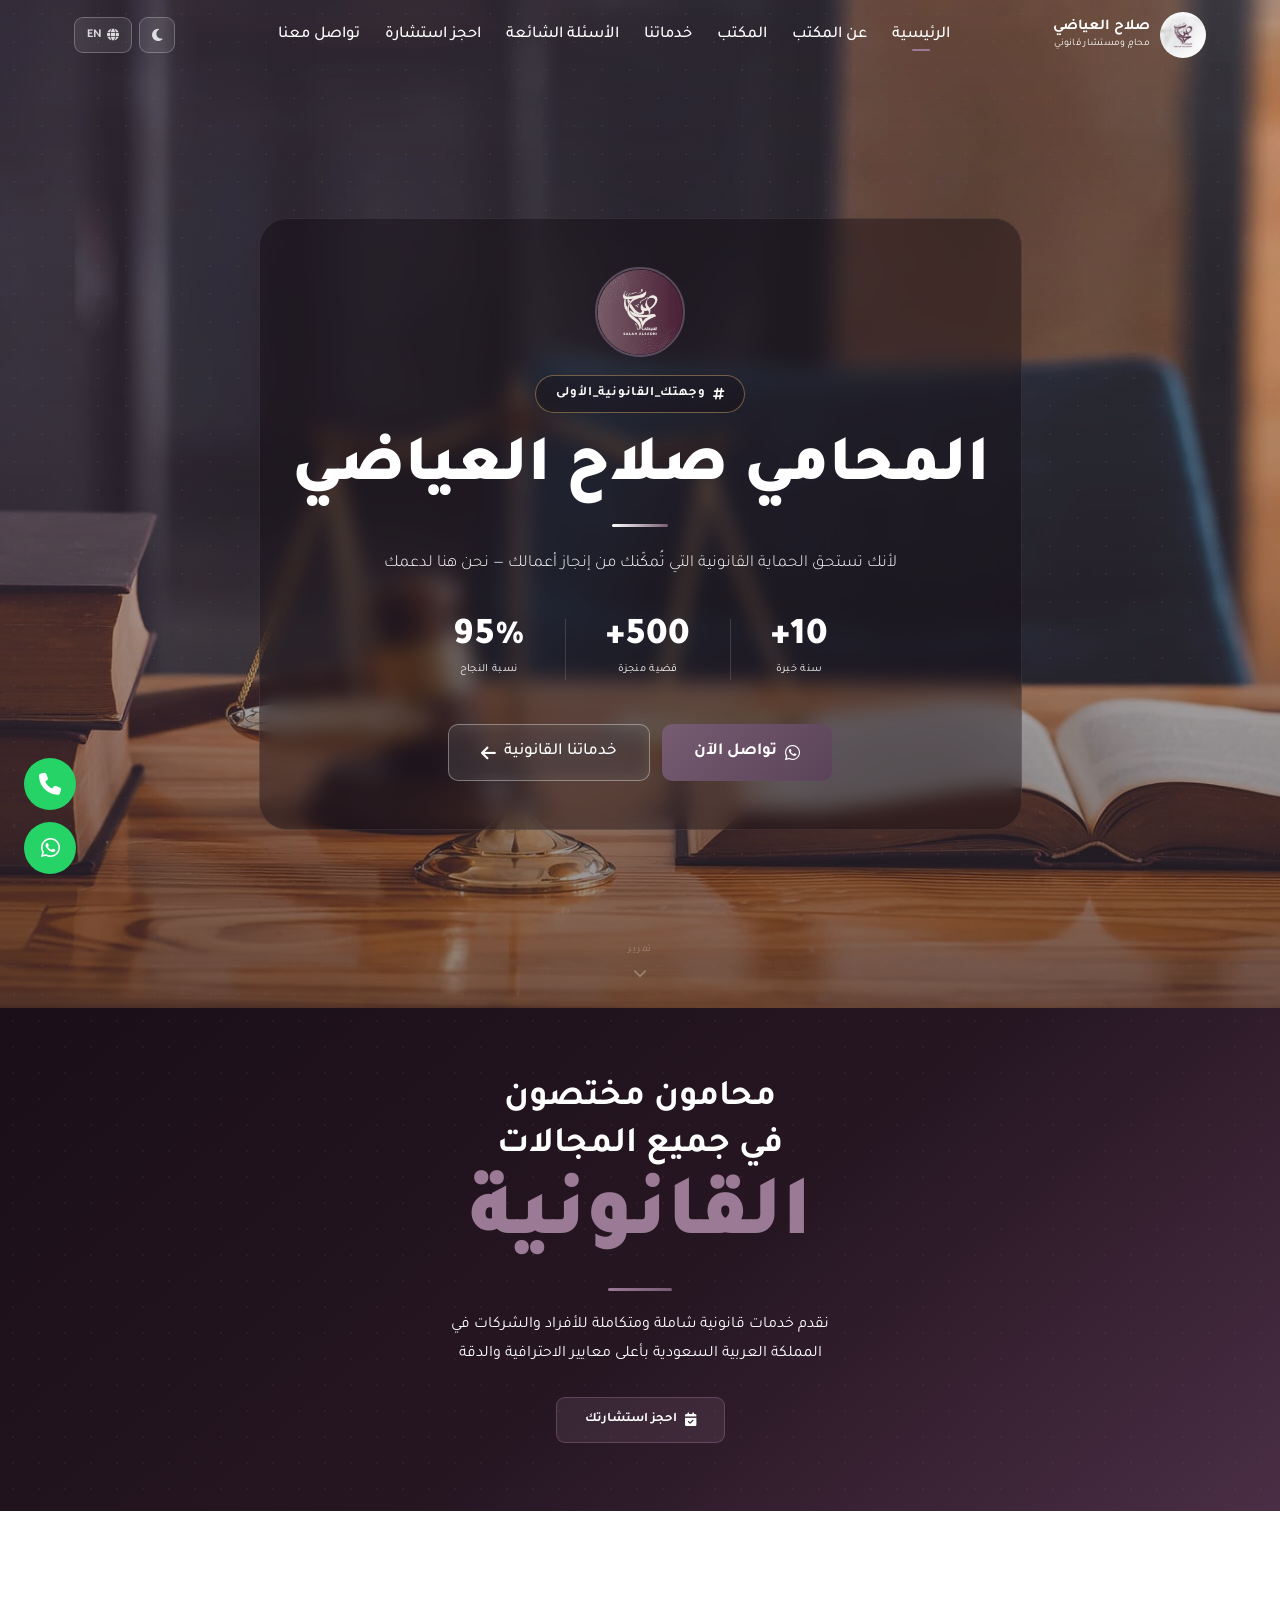
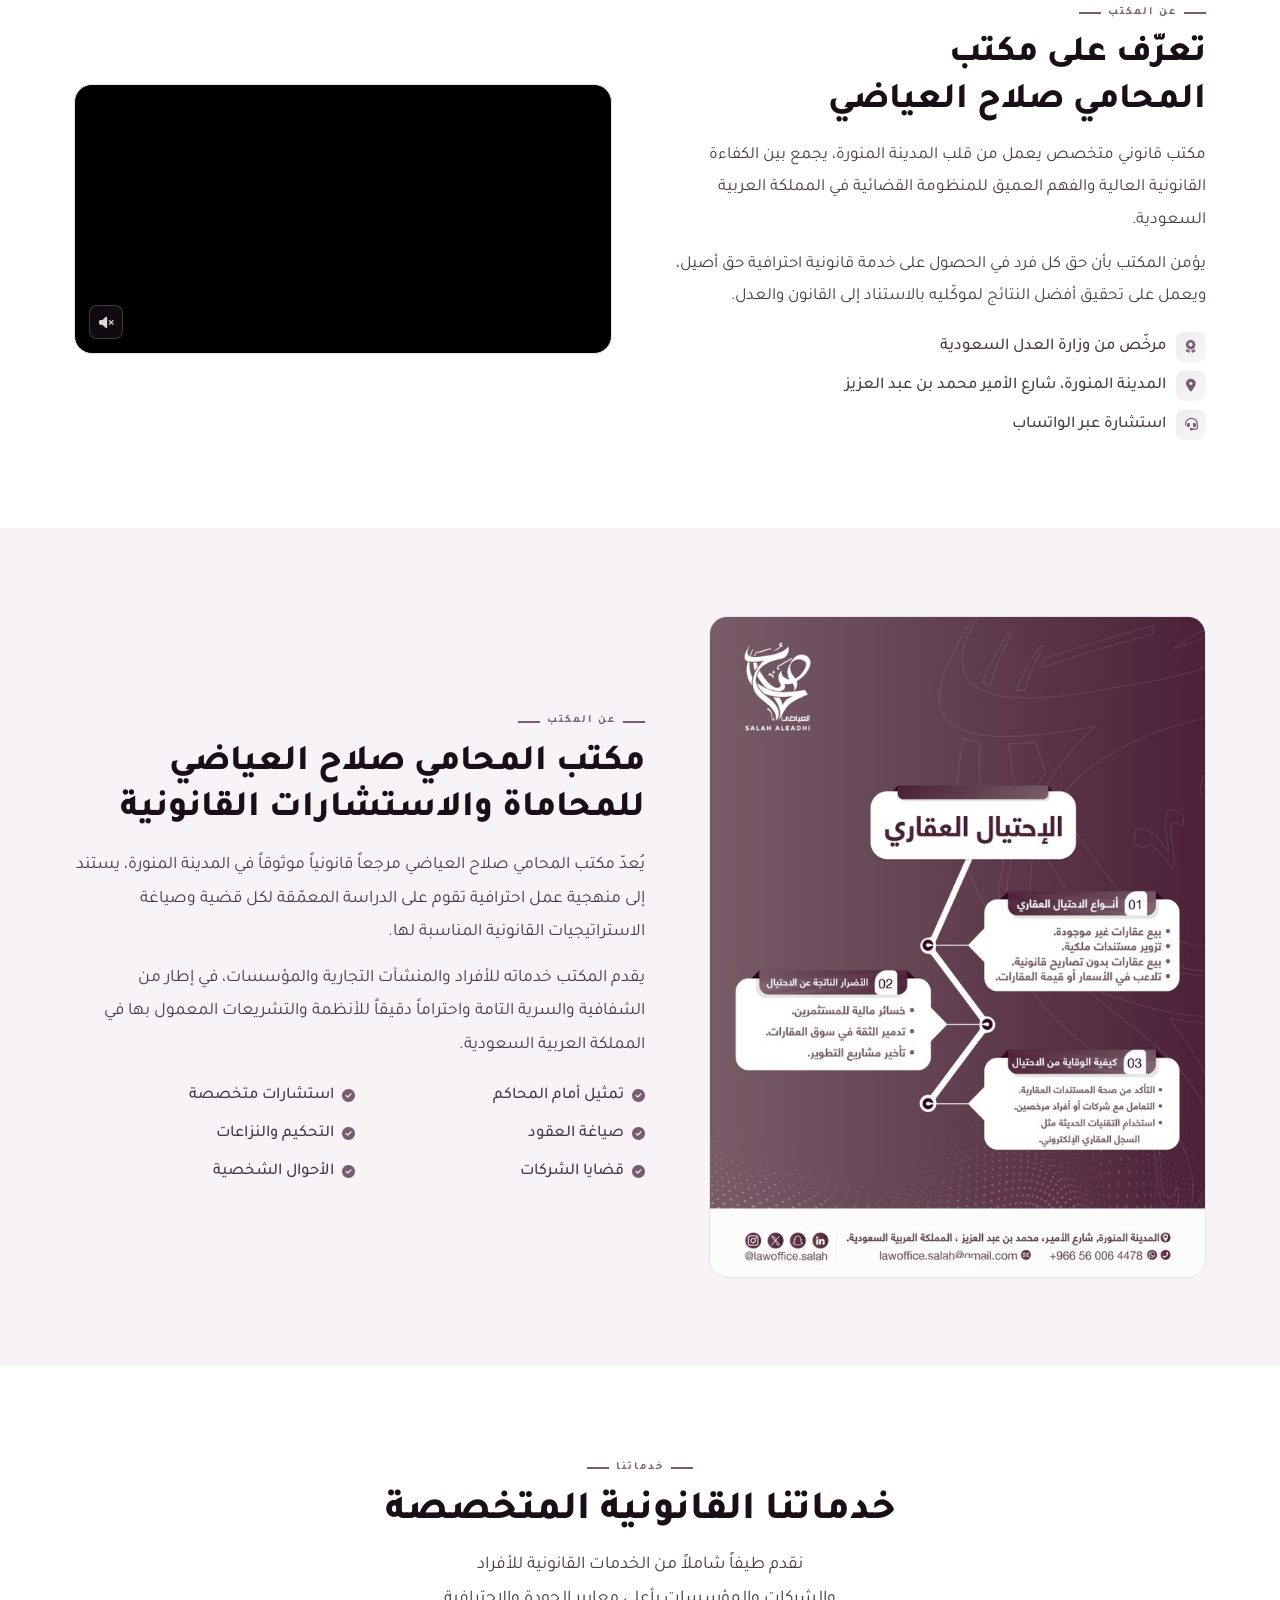
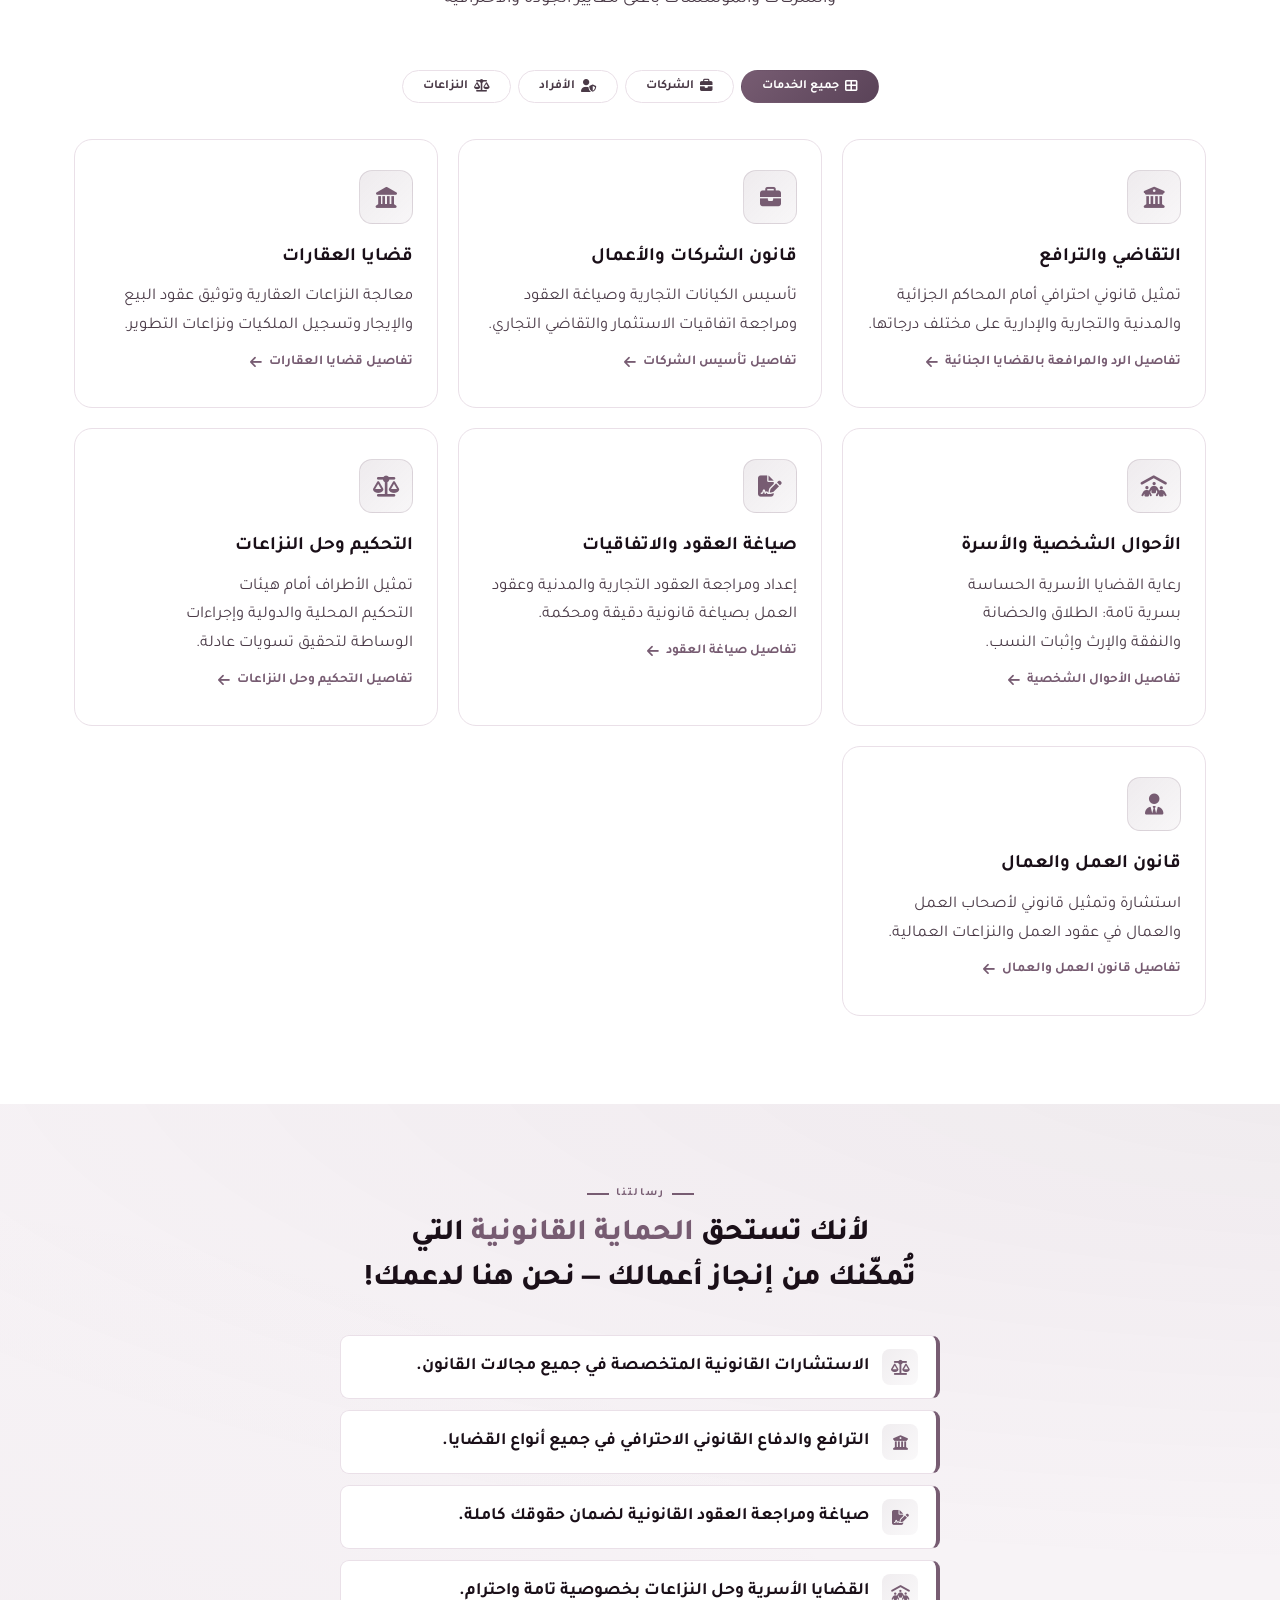
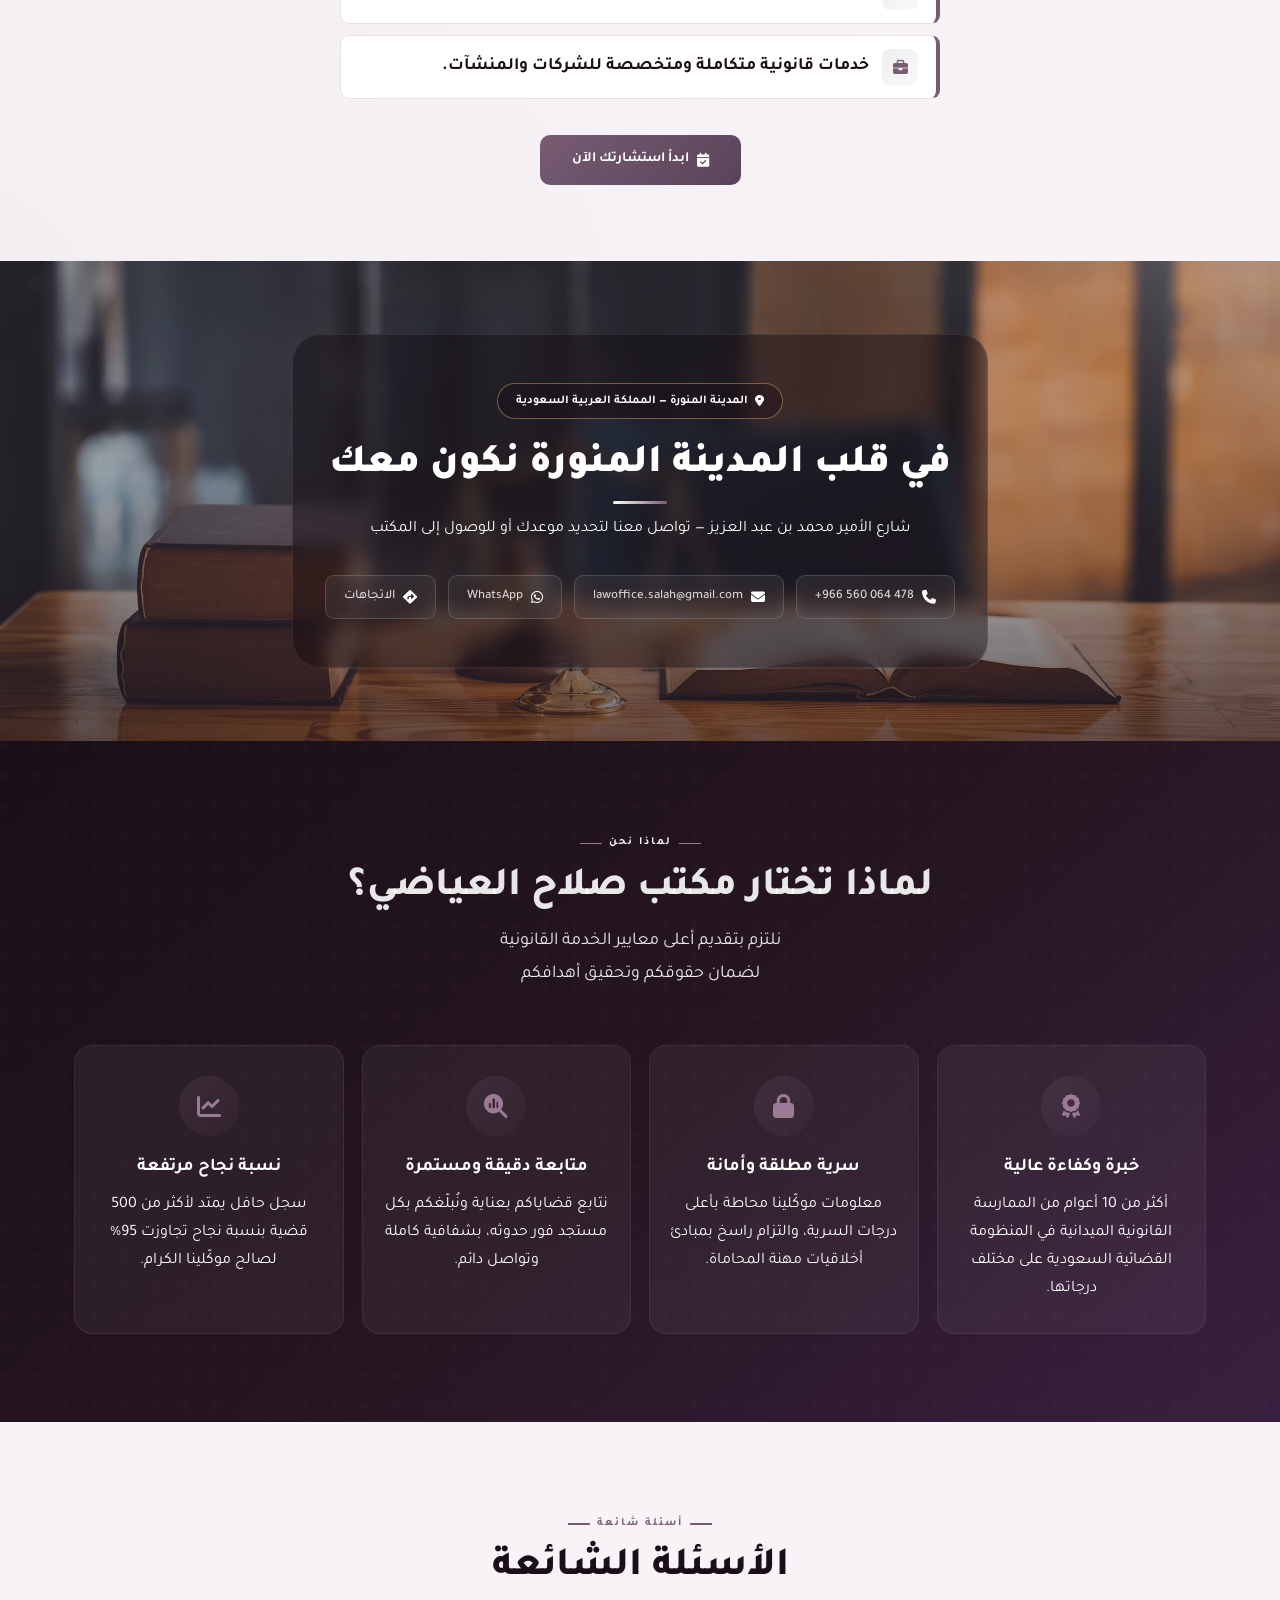
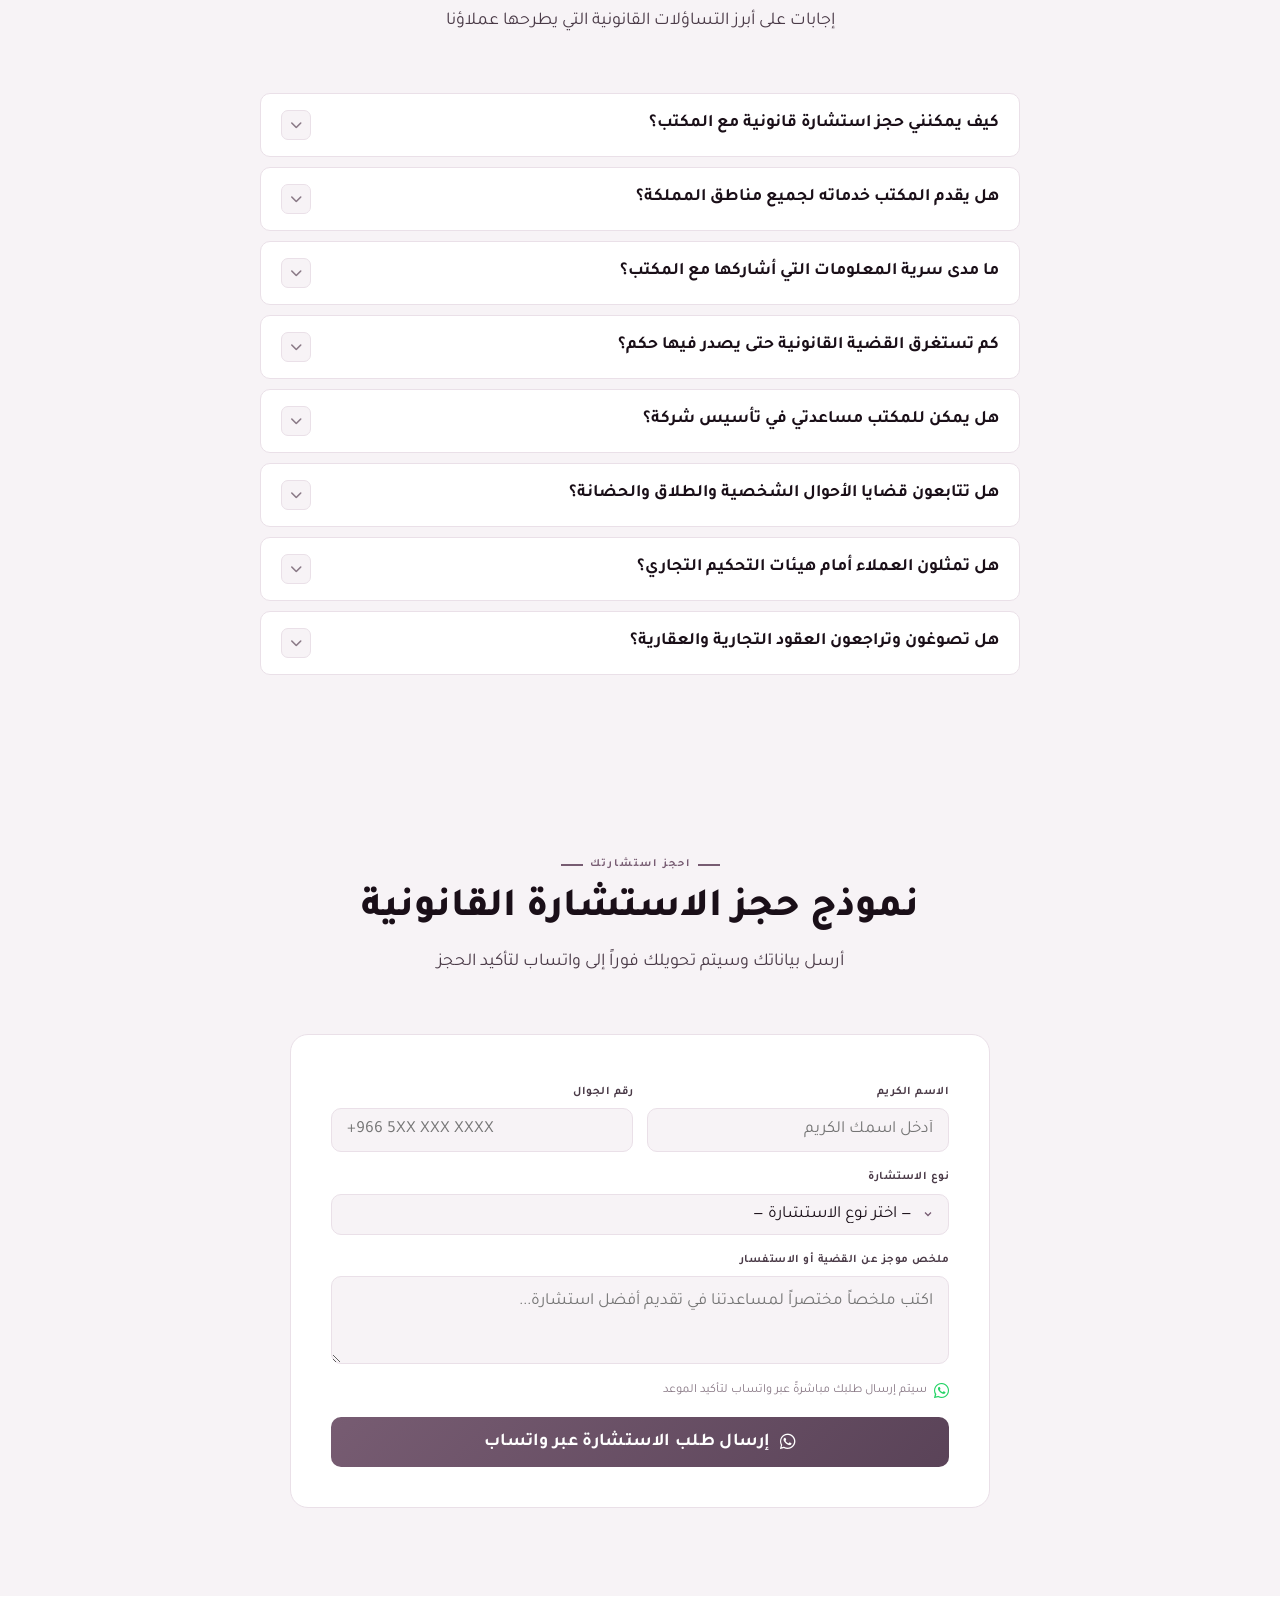
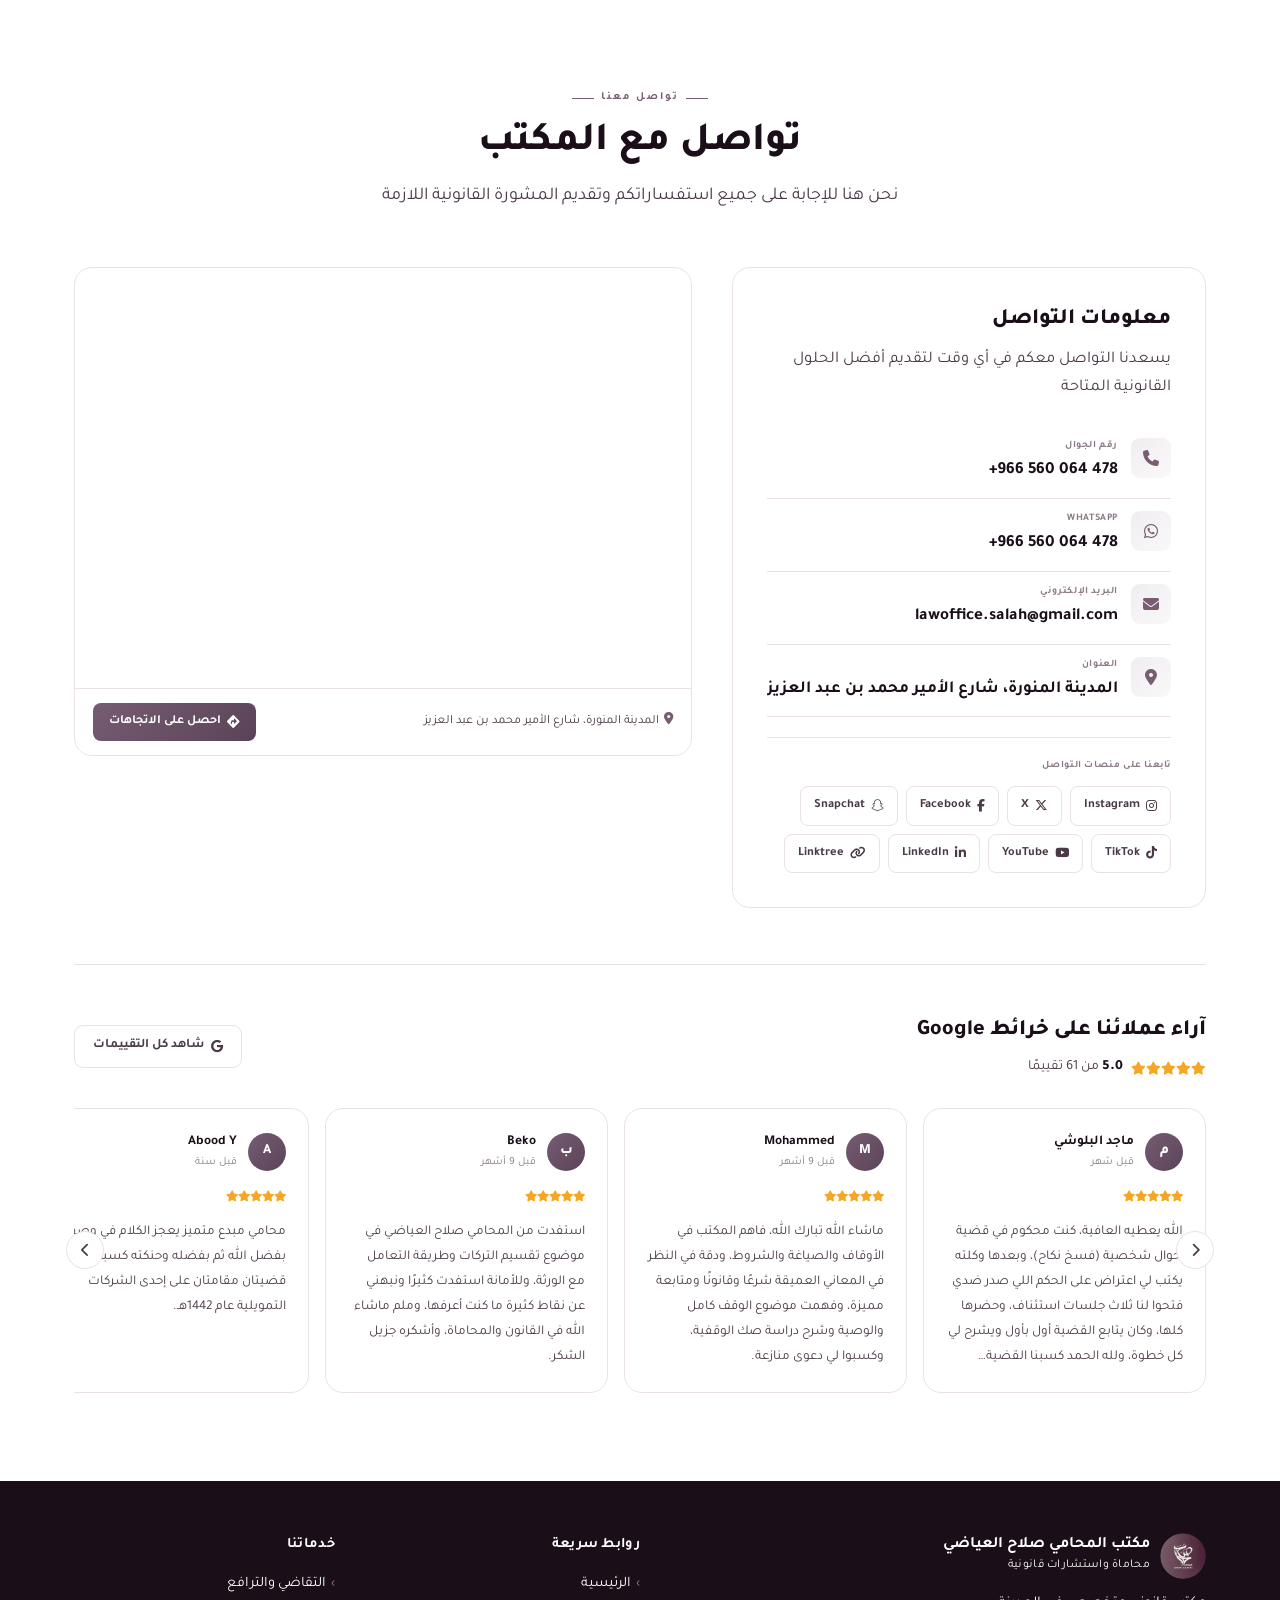
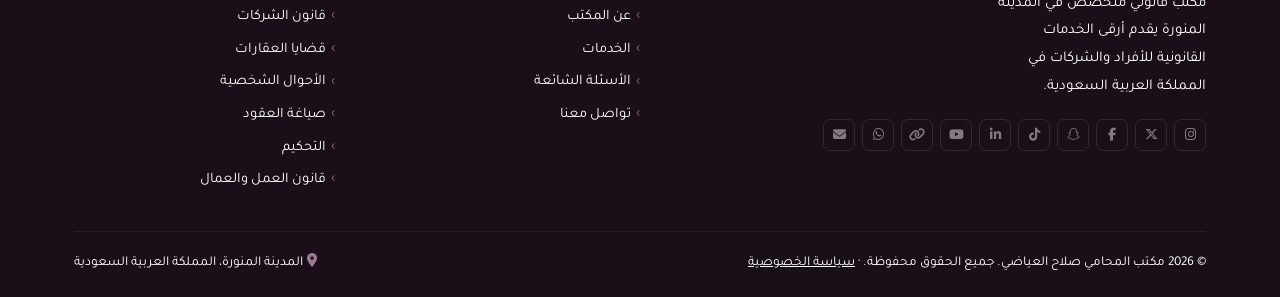
==== commit 869ad436: "Fix hidden Specialists heading and remove dead/unused code - Fix CSS comma bug in the lang-switch ru" ====
--- a/index.html
+++ b/index.html
@@ -125,8 +125,8 @@
 ::-webkit-scrollbar-thumb{background:var(--p);border-radius:2px}
 
 /* Lang */
-html[lang="ar"] .en-text,.en-block{display:none!important}
-html[lang="en"] .ar-text,.ar-block{display:none!important}
+html[lang="ar"] .en-text,html[lang="ar"] .en-block{display:none!important}
+html[lang="en"] .ar-text,html[lang="en"] .ar-block{display:none!important}
 html[lang="ar"] .ar-text{display:inline}
 html[lang="ar"] .ar-block{display:block}
 html[lang="en"] .en-text{display:inline}
@@ -223,7 +223,7 @@
 .hdv{width:56px;height:3px;background:linear-gradient(90deg,var(--gold),var(--p));margin:16px auto 22px;border-radius:2px}
 .h-sub{font-size:clamp(14px,1.9vw,17px);color:#fff;margin-bottom:40px;font-weight:300;line-height:1.8;text-wrap:balance}
 
-.h-stats{display:flex;justify-content:center;gap:0;margin-bottom:44px;flex-wrap:wrap}
+.h-stats{display:flex;justify-content:center;margin-bottom:44px;flex-wrap:wrap}
 .ctr{padding:0 40px;text-align:center;border-inline-end:1px solid rgba(255,255,255,.15)}
 .ctr:last-child{border-inline-end:none}
 .ctr .n{font-size:38px;font-weight:900;color:var(--gold);line-height:1;margin-bottom:4px;}
@@ -530,7 +530,6 @@
   .rev-card{flex:0 0 auto;width:100%;max-width:none;scroll-snap-align:start}
   .fg{grid-template-columns:1fr;gap:24px}
   .fbtm{flex-direction:column;text-align:center}
-  .h-stats{gap:0}
   .ctr{padding:0 24px}
   .mad-row{gap:8px}
 }
@@ -988,7 +987,7 @@
     <div class="fg">
       <div>
         <div class="logo" style="margin-bottom:0">
-          <img src="logo-dark.png" alt="الشعار" class="limg" style="display:block" loading="lazy"/>
+          <img src="logo-dark.png" alt="الشعار" class="limg" loading="lazy"/>
           <div><div class="fb-nm"><span class="ar-text">مكتب المحامي صلاح العياضي</span><span class="en-text">Salah Aleadhi Law Office</span></div><div class="fb-tg"><span class="ar-text">محاماة واستشارات قانونية</span><span class="en-text">Legal Advocacy & Consultation</span></div></div>
         </div>
         <p class="fb-desc"><span class="ar-text">مكتب قانوني متخصص في المدينة المنورة يقدم أرقى الخدمات القانونية للأفراد والشركات في المملكة العربية السعودية.</span><span class="en-text">A specialized law office in Madinah providing premium legal services to individuals and companies in Saudi Arabia.</span></p>
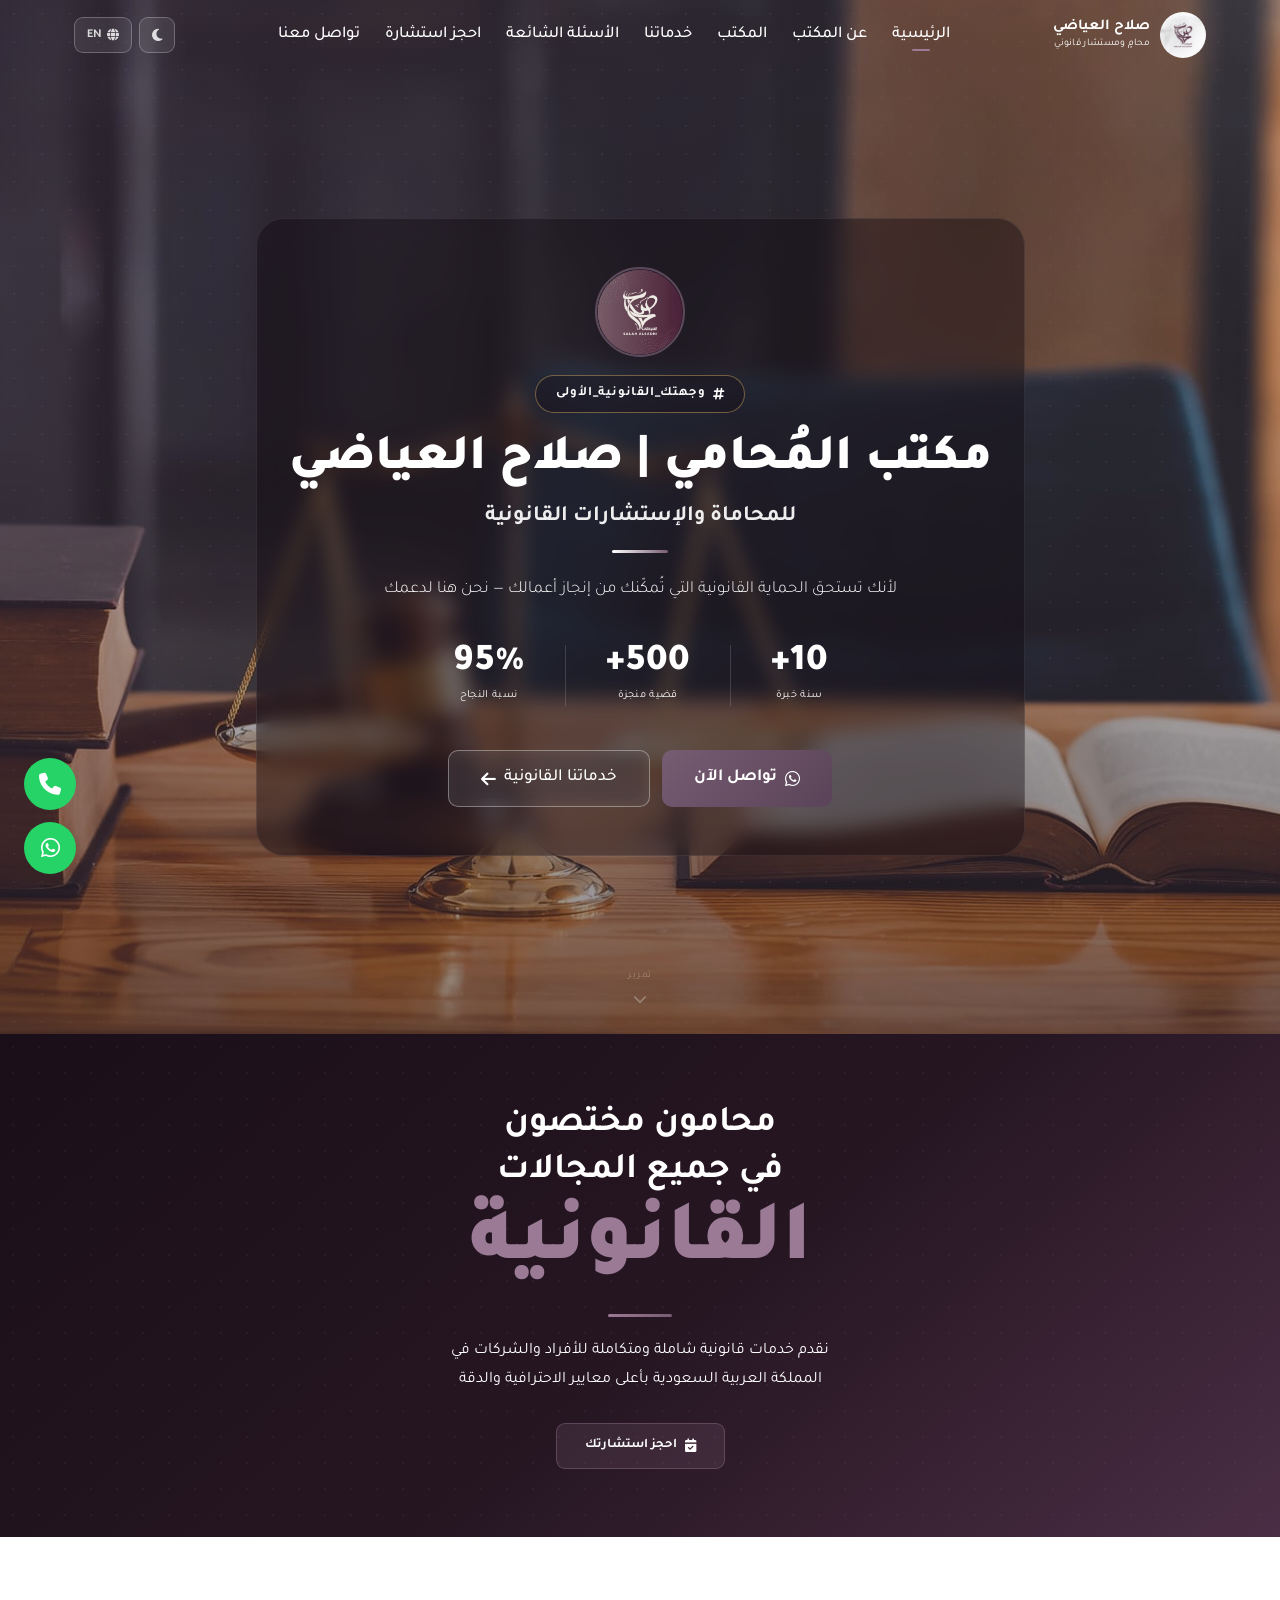
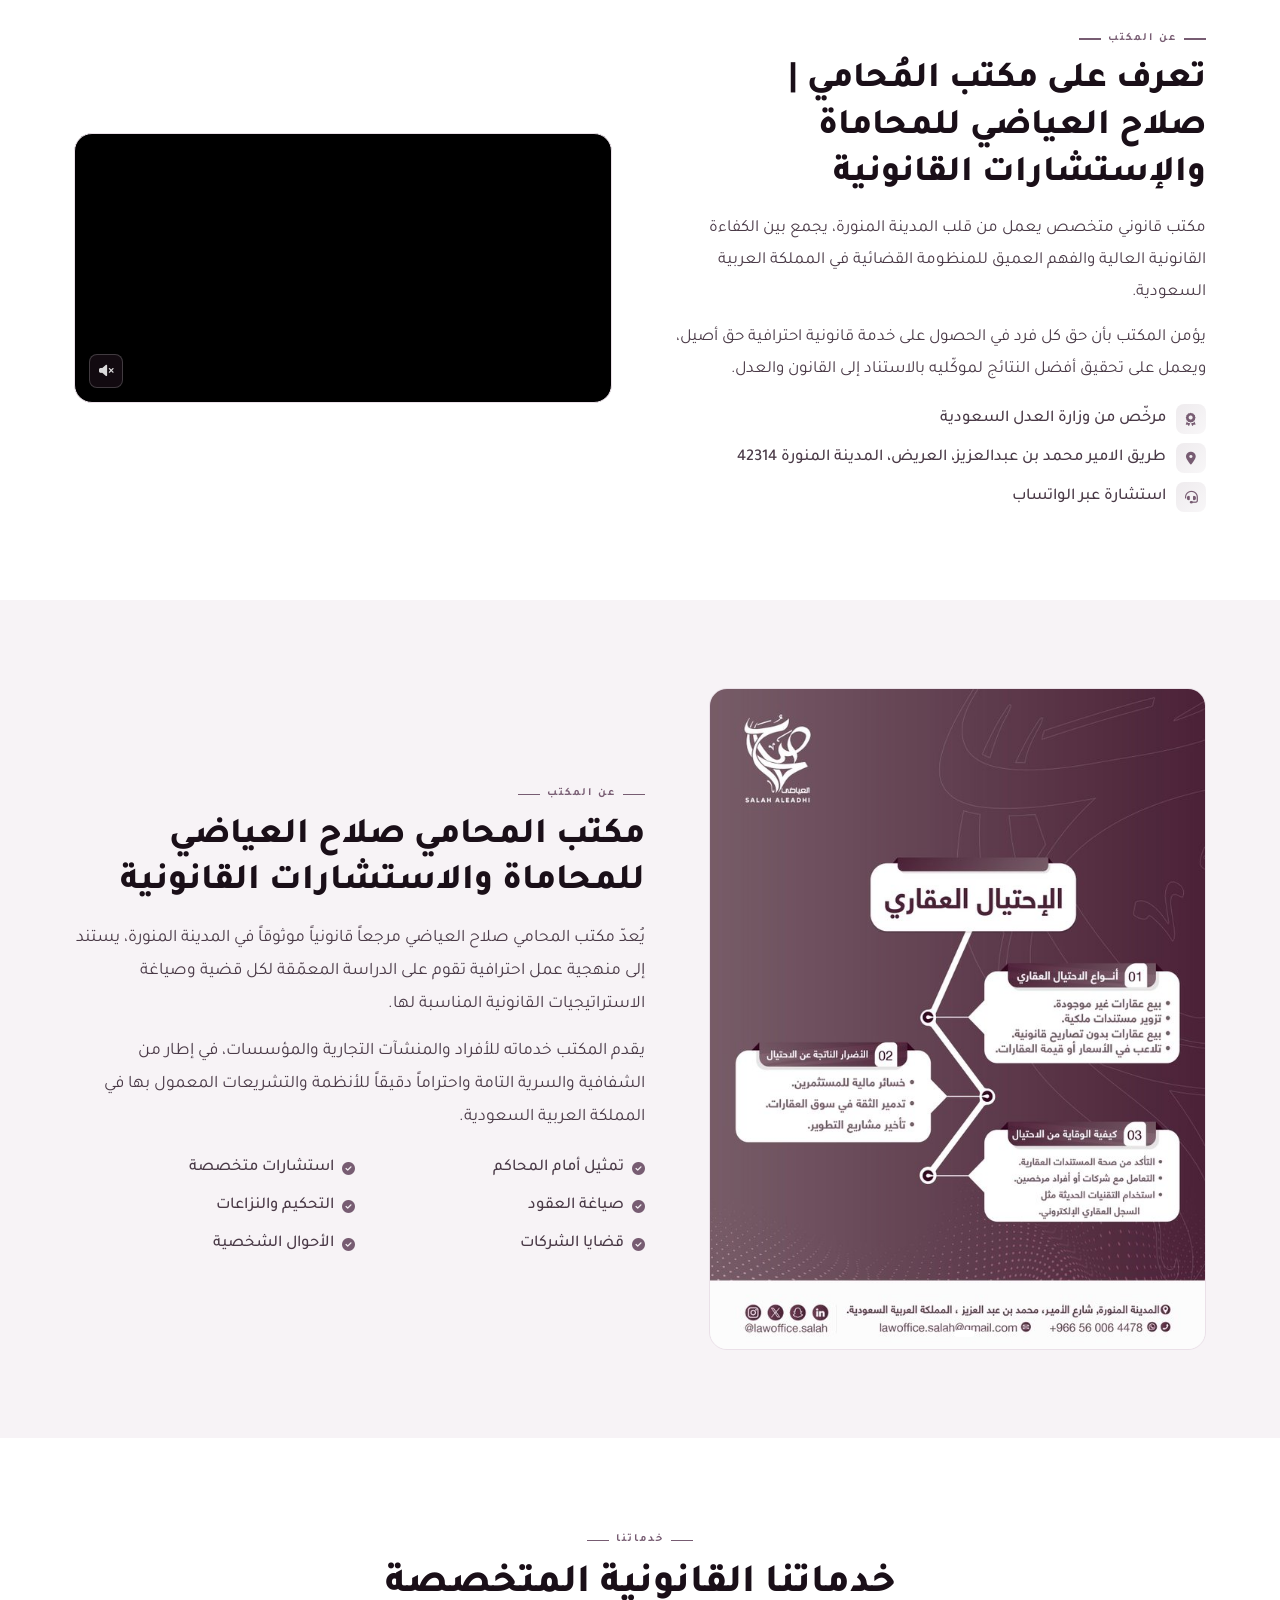
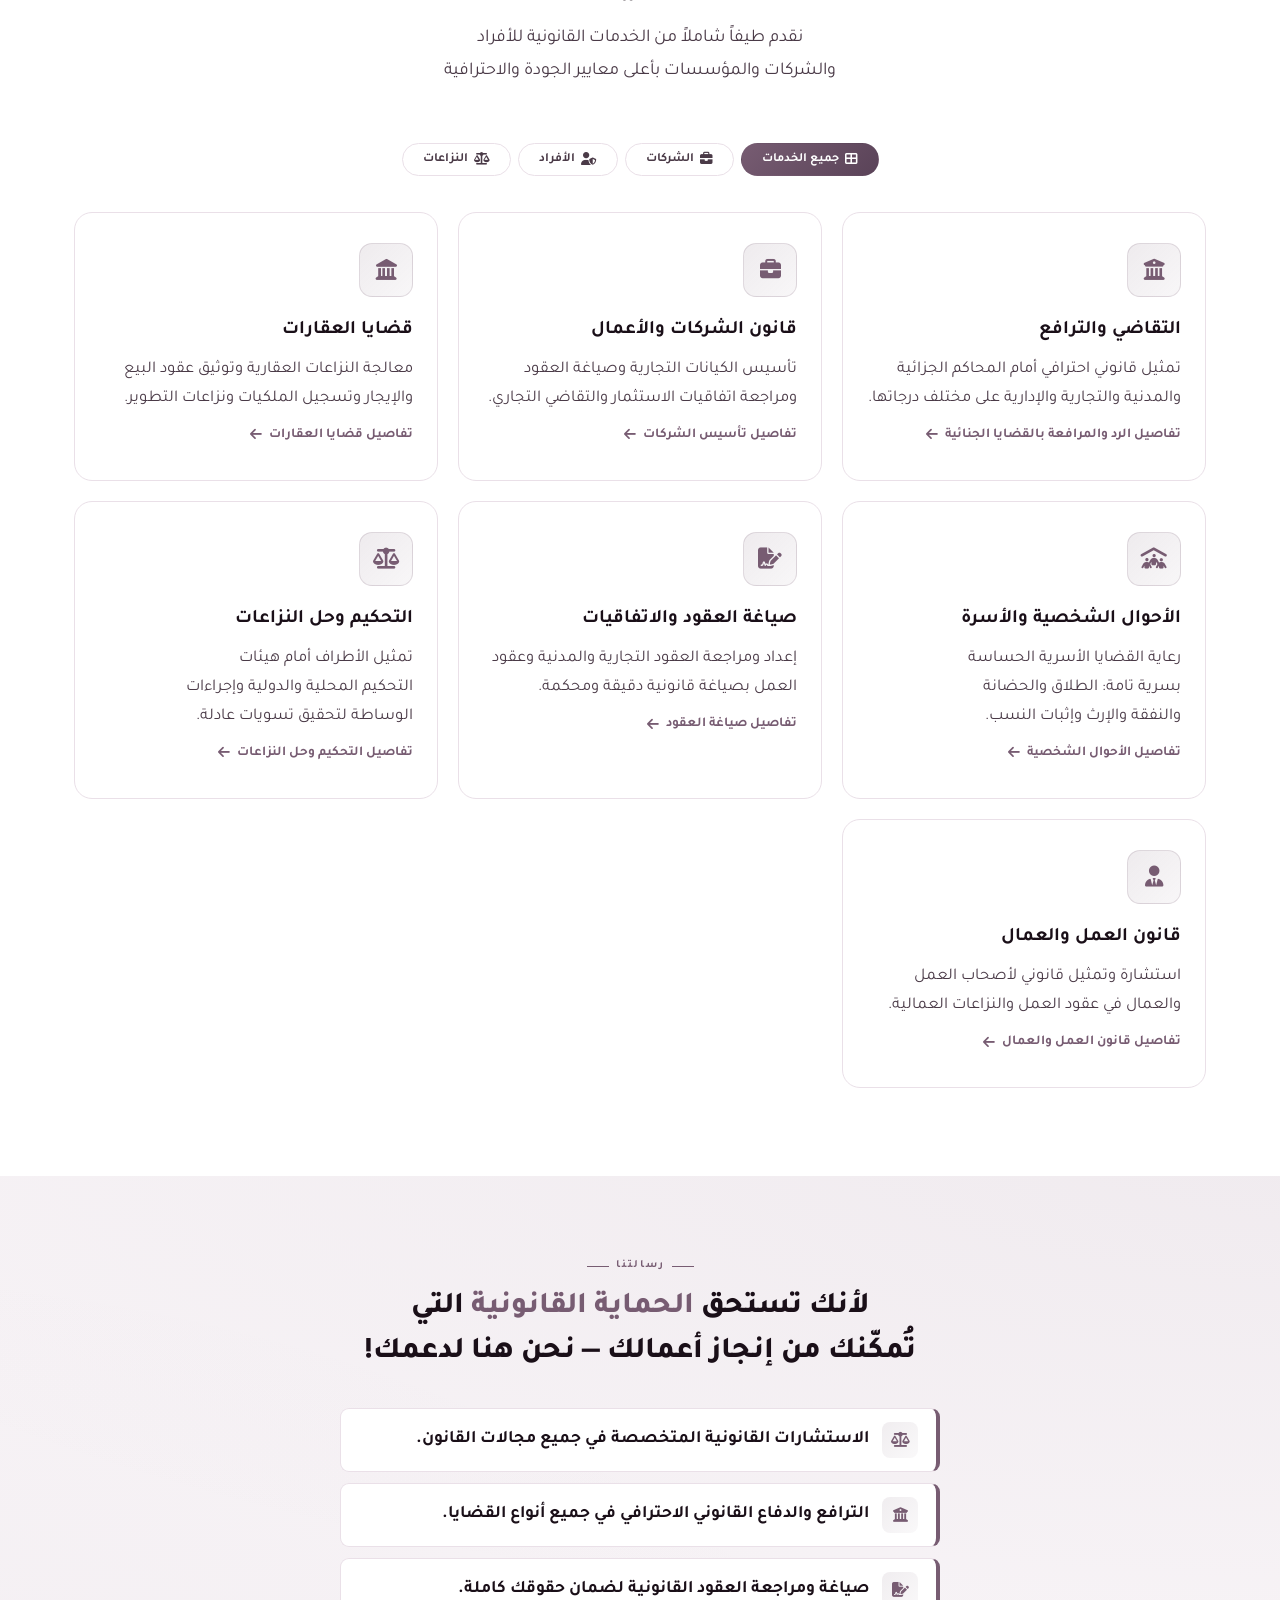
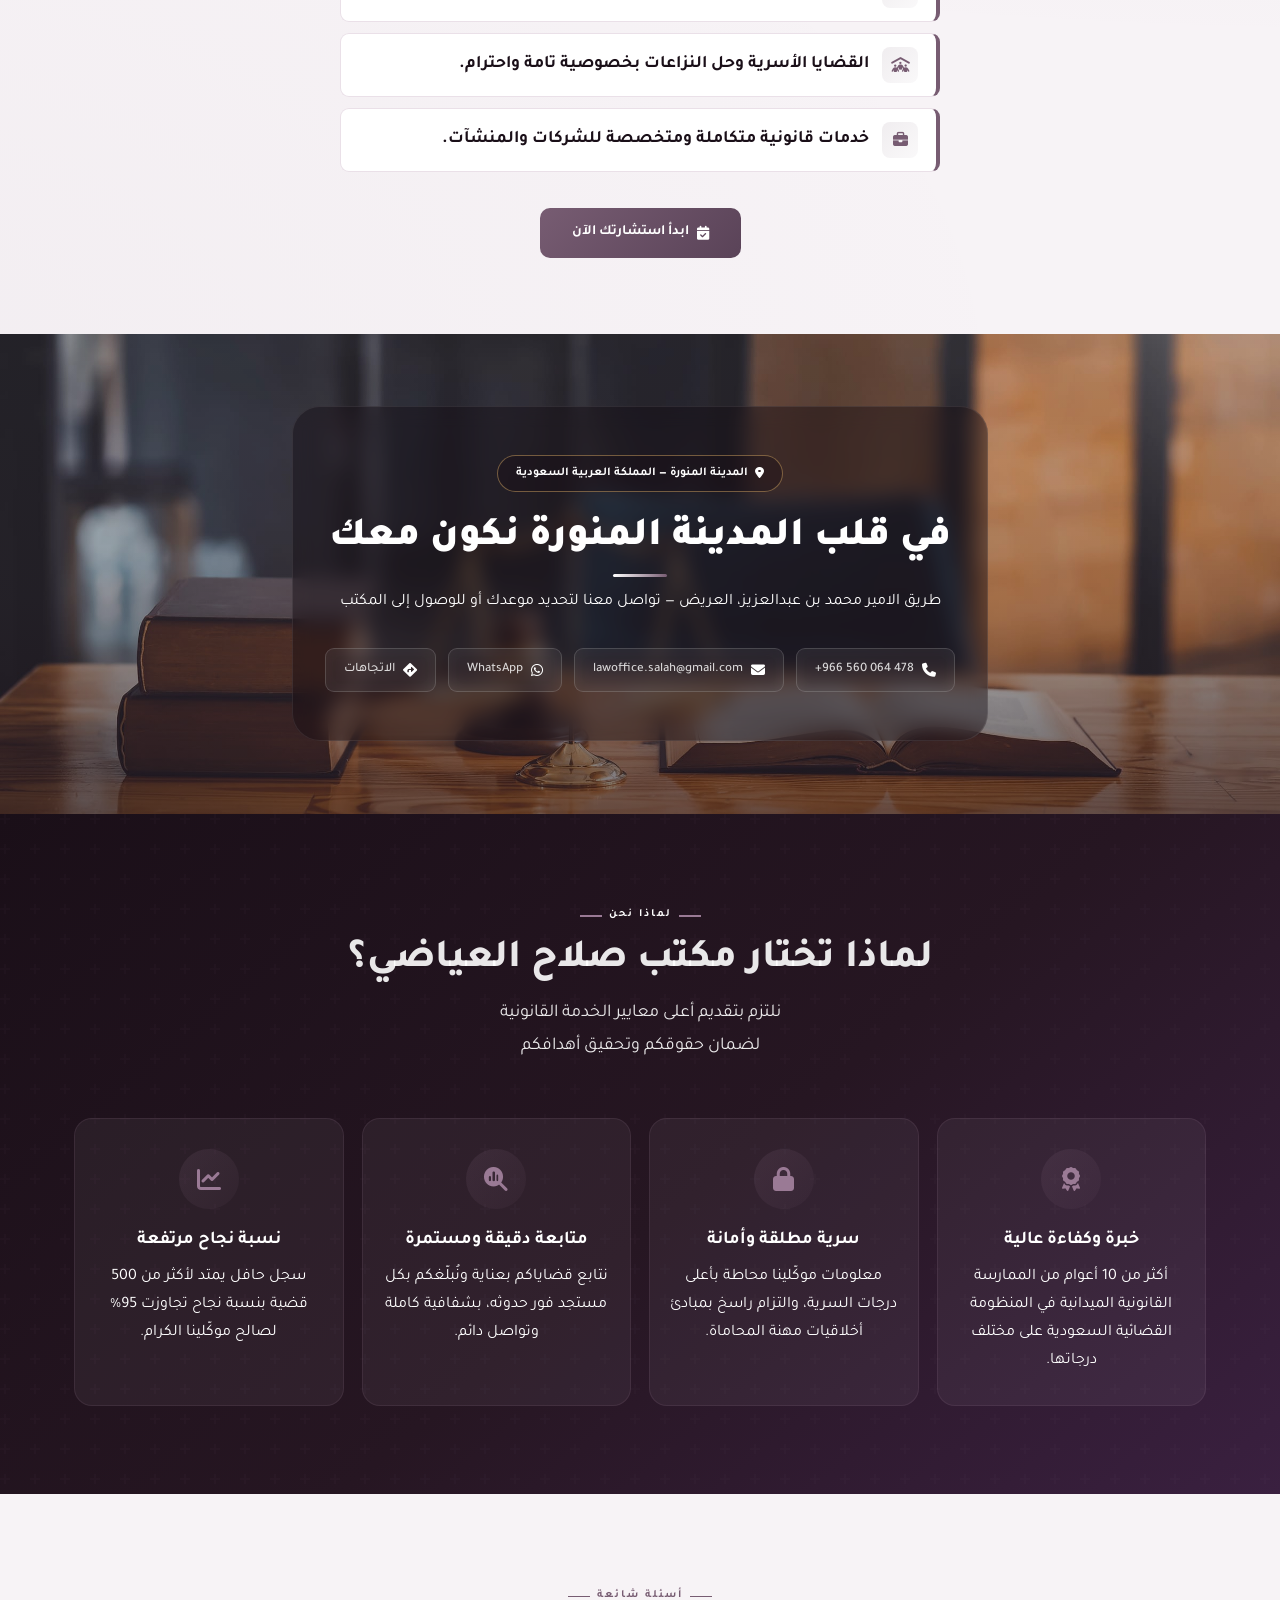
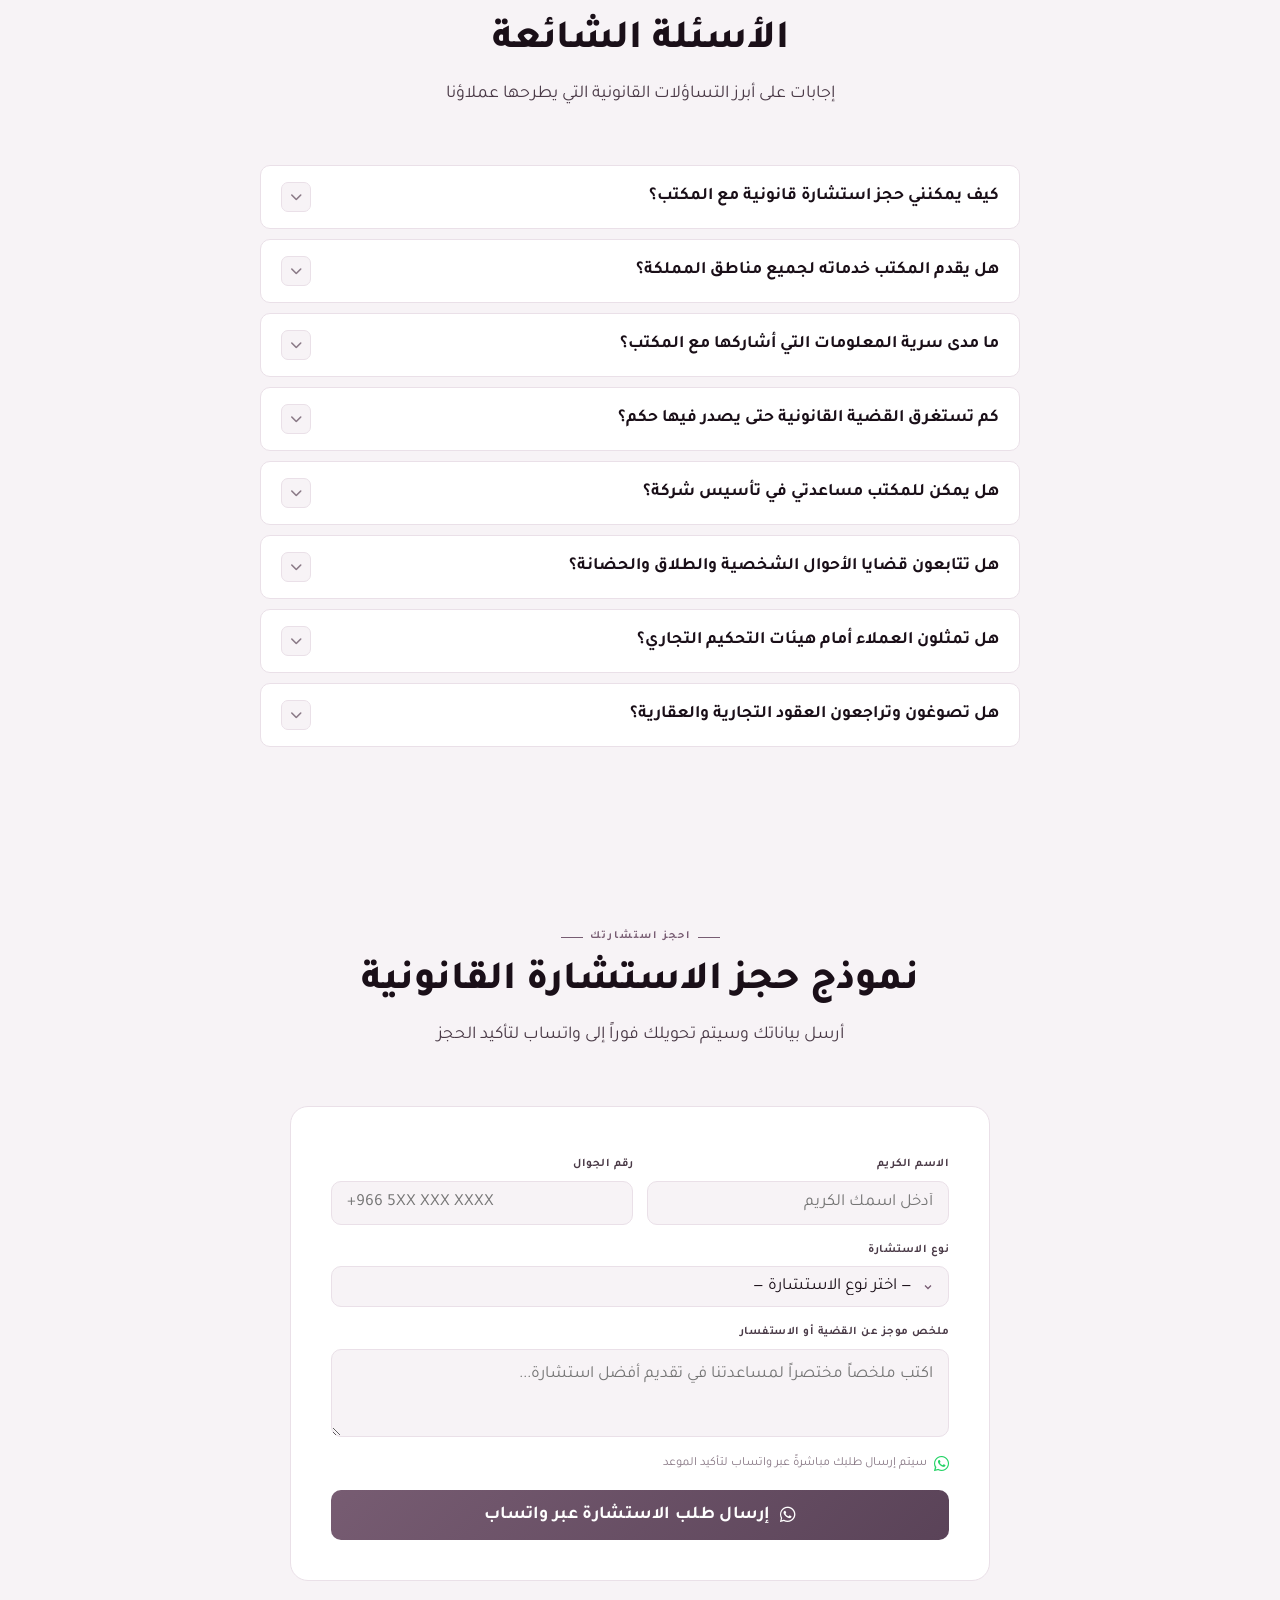
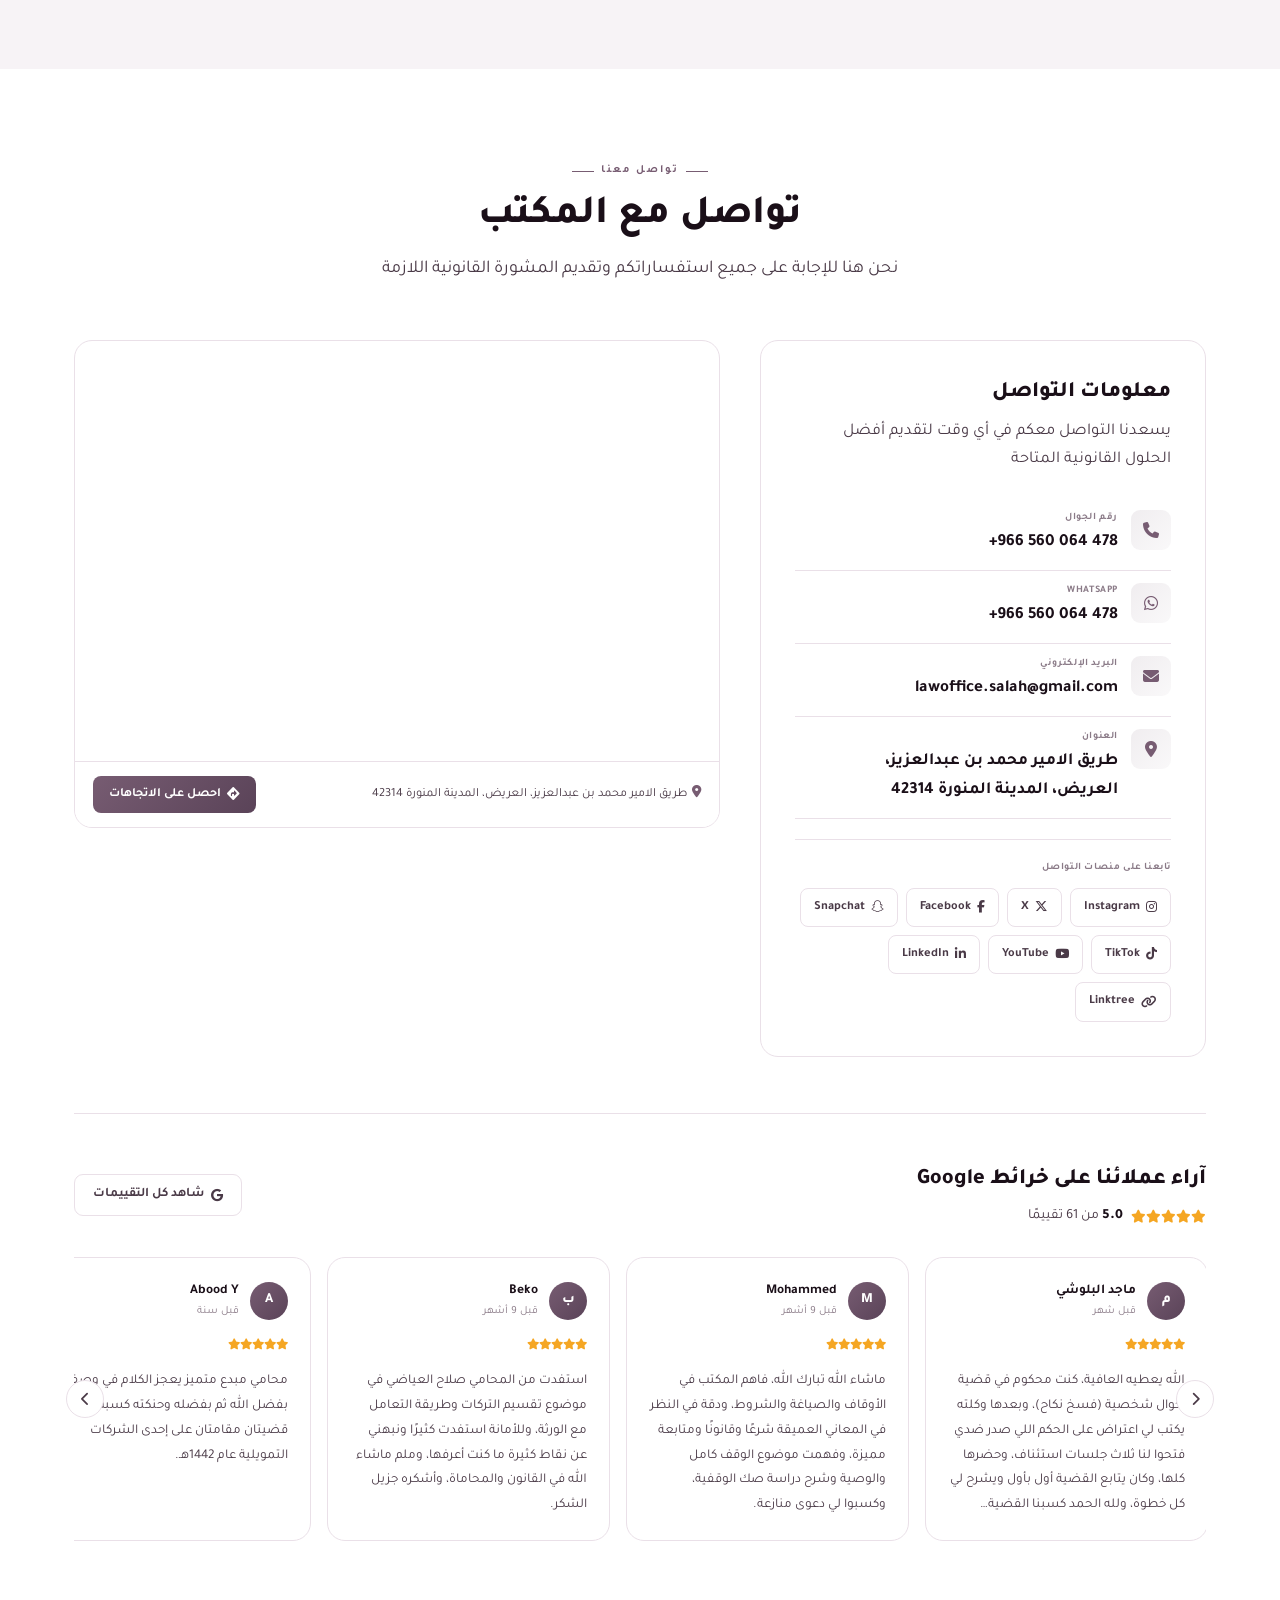
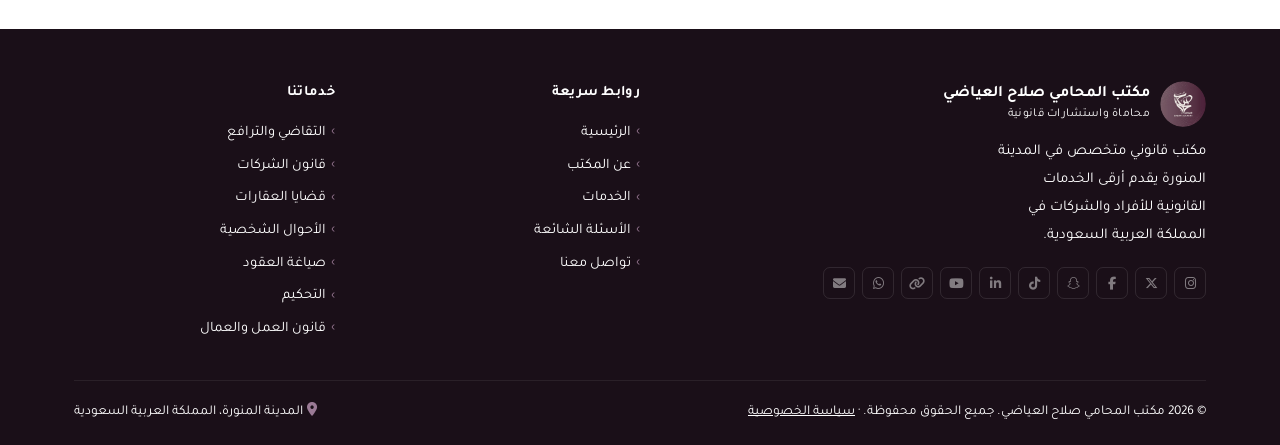
==== commit bdac72f4: "Adopt the unified office name and Google Maps address across the homepage - Page title: "المُحامي | " ====
--- a/index.html
+++ b/index.html
@@ -13,7 +13,7 @@
   gtag('config', 'G-WZ18634DXK');
 </script>
 
-<title>مكتب المحامي صلاح العياضي | Salah Aleadhi Law Office</title>
+<title>المُحامي | صلاح العياضي</title>
 <meta name="description" content="وجهتك القانونية الأولى — مكتب المحامي صلاح العياضي للمحاماة والاستشارات القانونية في المدينة المنورة"/>
 <link rel="canonical" href="https://salah-alayadi.com/"/>
 <meta name="robots" content="index, follow"/>
@@ -21,15 +21,15 @@
 <link rel="icon" href="logo-dark.png" type="image/png"/>
 
 <meta property="og:type" content="website"/>
-<meta property="og:site_name" content="مكتب المحامي صلاح العياضي"/>
-<meta property="og:title" content="مكتب المحامي صلاح العياضي | Salah Aleadhi Law Office"/>
+<meta property="og:site_name" content="مكتب المُحامي | صلاح العياضي للمحاماة والإستشارات القانونية"/>
+<meta property="og:title" content="المُحامي | صلاح العياضي"/>
 <meta property="og:description" content="وجهتك القانونية الأولى — مكتب المحامي صلاح العياضي للمحاماة والاستشارات القانونية في المدينة المنورة"/>
 <meta property="og:url" content="https://salah-alayadi.com/"/>
 <meta property="og:image" content="https://salah-alayadi.com/madina.jpg"/>
 <meta property="og:locale" content="ar_SA"/>
 
 <meta name="twitter:card" content="summary_large_image"/>
-<meta name="twitter:title" content="مكتب المحامي صلاح العياضي | Salah Aleadhi Law Office"/>
+<meta name="twitter:title" content="المُحامي | صلاح العياضي"/>
 <meta name="twitter:description" content="وجهتك القانونية الأولى — مكتب المحامي صلاح العياضي للمحاماة والاستشارات القانونية في المدينة المنورة"/>
 <meta name="twitter:image" content="https://salah-alayadi.com/madina.jpg"/>
 
@@ -37,7 +37,7 @@
 {
   "@context": "https://schema.org",
   "@type": "Attorney",
-  "name": "مكتب المحامي صلاح العياضي",
+  "name": "مكتب المُحامي | صلاح العياضي للمحاماة والإستشارات القانونية",
   "alternateName": "Salah Aleadhi Law Office",
   "image": "https://salah-alayadi.com/logo-dark.png",
   "url": "https://salah-alayadi.com/",
@@ -46,7 +46,8 @@
   "priceRange": "$$",
   "address": {
     "@type": "PostalAddress",
-    "streetAddress": "شارع الأمير محمد بن عبد العزيز",
+    "streetAddress": "طريق الامير محمد بن عبدالعزيز، العريض",
+    "postalCode": "42314",
     "addressLocality": "المدينة المنورة",
     "addressCountry": "SA"
   },
@@ -218,8 +219,11 @@
 
 .h-tag{display:inline-flex;align-items:center;gap:7px;background:rgba(26,15,24,.4);border:1px solid rgba(223,178,104,.45);color:var(--gold);padding:7px 20px;border-radius:50px;font-size:13px;font-weight:700;margin-bottom:20px;letter-spacing:.8px;}
 
-.hero h1{font-size:clamp(32px,5.4vw,65px);font-weight:900;color:#fff;line-height:1.15;margin-bottom:8px;}
+.hero h1{font-size:clamp(22px,4vw,50px);font-weight:900;color:#fff;line-height:1.15;margin-bottom:8px;}
 .hero h1 .ac{color:var(--gold)}
+.hero h1 .h1-main{white-space:nowrap}
+@media(max-width:600px){.hero h1{font-size:max(18px,5.4vw)}}
+.hero h1 .h1-sub{display:block;font-size:max(13px,.44em);font-weight:700;line-height:1.5;margin-top:10px;opacity:.92}
 .hdv{width:56px;height:3px;background:linear-gradient(90deg,var(--gold),var(--p));margin:16px auto 22px;border-radius:2px}
 .h-sub{font-size:clamp(14px,1.9vw,17px);color:#fff;margin-bottom:40px;font-weight:300;line-height:1.8;text-wrap:balance}
 
@@ -411,7 +415,8 @@
 .ci-ic{width:40px;height:40px;background:linear-gradient(135deg,rgba(119,92,114,.11),rgba(119,92,114,.04));border-radius:9px;display:flex;align-items:center;justify-content:center;font-size:16px;color:var(--p);flex-shrink:0}
 .ci-tx .lb{font-size:10px;color:var(--tx3);font-weight:600;margin-bottom:2px;text-transform:uppercase;letter-spacing:.6px}
 .ci-tx .vl{font-size:17px;font-weight:600;color:var(--tx);text-wrap:balance}
-.ci-tx .vl.addr{white-space:nowrap;overflow:hidden;text-overflow:ellipsis;font-size:clamp(11px,2.9vw,17px);display:block}
+.ci-tx{min-width:0}
+.ci-tx .vl.addr{font-size:clamp(14px,3.6vw,17px);display:block;text-wrap:balance}
 .ci-tx .vl a{color:inherit;transition:var(--ease)}
 .ci-tx .vl a:hover{color:var(--p)}
 .soc-sec{margin-top:20px;padding-top:20px;border-top:1px solid var(--br)}
@@ -598,7 +603,7 @@
 
     <div class="h-tag"><i class="fas fa-hashtag"></i><span class="ar-text">وجهتك_القانونية_الأولى</span><span class="en-text">Your_First_Legal_Destination</span></div>
 
-    <h1><span class="ar-text">المحامي <span class="ac">صلاح العياضي</span></span><span class="en-text">Lawyer <span class="ac">Salah Aleadhi</span></span></h1>
+    <h1><span class="ar-text"><span class="h1-main">مكتب المُحامي&nbsp;| <span class="ac">صلاح العياضي</span></span><span class="h1-sub">للمحاماة والإستشارات القانونية</span></span><span class="en-text"><span class="h1-main">Salah Aleadhi <span class="ac">Law Office</span></span><span class="h1-sub">Advocacy &amp; Legal Consultancy</span></span></h1>
     <div class="hdv"></div>
     <p class="h-sub"><span class="ar-text">لأنك تستحق الحماية القانونية التي تُمكّنك من إنجاز أعمالك — نحن هنا لدعمك</span><span class="en-text">Because you deserve the legal protection that enables your success — we are here for you</span></p>
 
@@ -640,12 +645,12 @@
     <div class="v-wrap">
       <div class="v-text rv rl">
         <div class="stg"><span class="ar-text">عن المكتب</span><span class="en-text">About the Office</span></div>
-        <h2><span class="ar-text">تعرّف على مكتب المحامي صلاح العياضي</span><span class="en-text">Discover Salah Aleadhi Law Office</span></h2>
+        <h2><span class="ar-text">تعرف على مكتب المُحامي&nbsp;| صلاح العياضي للمحاماة والإستشارات القانونية</span><span class="en-text">Discover Salah Aleadhi Law Office for Advocacy &amp; Legal Consultancy</span></h2>
         <p><span class="ar-text">مكتب قانوني متخصص يعمل من قلب المدينة المنورة، يجمع بين الكفاءة القانونية العالية والفهم العميق للمنظومة القضائية في المملكة العربية السعودية.</span><span class="en-text">A specialized law office operating from the heart of Madinah, combining high legal competence with a deep understanding of the Saudi judicial system.</span></p>
         <p><span class="ar-text">يؤمن المكتب بأن حق كل فرد في الحصول على خدمة قانونية احترافية حق أصيل، ويعمل على تحقيق أفضل النتائج لموكّليه بالاستناد إلى القانون والعدل.</span><span class="en-text">The office believes every individual's right to professional legal service is fundamental, and works to achieve the best outcomes for clients based on law and justice.</span></p>
         <div class="v-feats">
           <div class="vf"><i class="fas fa-award"></i><span class="ar-text">مرخّص من وزارة العدل السعودية</span><span class="en-text">Licensed by Saudi Ministry of Justice</span></div>
-          <div class="vf"><i class="fas fa-map-marker-alt"></i><span class="ar-text">المدينة المنورة، شارع الأمير محمد بن عبد العزيز</span><span class="en-text">Madinah, Prince Mohammed bin Abdulaziz St.</span></div>
+          <div class="vf"><i class="fas fa-map-marker-alt"></i><span class="ar-text">طريق الامير محمد بن عبدالعزيز، العريض، المدينة المنورة 42314</span><span class="en-text">Prince Mohammed bin Abdulaziz Rd, Al Uraydh, Madinah 42314</span></div>
           <div class="vf"><i class="fas fa-headset"></i><span class="ar-text">استشارة عبر الواتساب</span><span class="en-text">Consultation via WhatsApp</span></div>
         </div>
       </div>
@@ -805,7 +810,7 @@
     <div class="mad-badge"><i class="fas fa-map-marker-alt"></i><span class="ar-text">المدينة المنورة — المملكة العربية السعودية</span><span class="en-text">Madinah — Saudi Arabia</span></div>
     <h2 class="mad-title"><span class="ar-text">في قلب <span>المدينة المنورة</span> نكون معك</span><span class="en-text">In the heart of <span>Madinah</span> — We Stand With You</span></h2>
     <div class="mad-sdv"></div>
-    <p class="mad-sub"><span class="ar-text">شارع الأمير محمد بن عبد العزيز — تواصل معنا لتحديد موعدك أو للوصول إلى المكتب</span><span class="en-text">Prince Mohammed bin Abdulaziz Street — Contact us to schedule your appointment or visit</span></p>
+    <p class="mad-sub"><span class="ar-text">طريق الامير محمد بن عبدالعزيز، العريض — تواصل معنا لتحديد موعدك أو للوصول إلى المكتب</span><span class="en-text">Prince Mohammed bin Abdulaziz Rd, Al Uraydh — Contact us to schedule your appointment or visit</span></p>
     <div class="mad-row">
       <a href="tel:+966560064478" class="mad-ci"><i class="fas fa-phone"></i><span dir="ltr">+966 560 064 478</span></a>
       <a href="mailto:lawoffice.salah@gmail.com" class="mad-ci"><i class="fas fa-envelope"></i><span>lawoffice.salah@gmail.com</span></a>
@@ -933,7 +938,7 @@
         <div class="ci"><div class="ci-ic"><i class="fas fa-phone"></i></div><div class="ci-tx"><div class="lb"><span class="ar-text">رقم الجوال</span><span class="en-text">Phone</span></div><div class="vl"><a href="tel:+966560064478" dir="ltr">+966 560 064 478</a></div></div></div>
         <div class="ci"><div class="ci-ic"><i class="fab fa-whatsapp"></i></div><div class="ci-tx"><div class="lb">WhatsApp</div><div class="vl"><a href="https://wa.me/966560064478" target="_blank" rel="noopener noreferrer" dir="ltr">+966 560 064 478</a></div></div></div>
         <div class="ci"><div class="ci-ic"><i class="fas fa-envelope"></i></div><div class="ci-tx"><div class="lb"><span class="ar-text">البريد الإلكتروني</span><span class="en-text">Email</span></div><div class="vl"><a href="mailto:lawoffice.salah@gmail.com">lawoffice.salah@gmail.com</a></div></div></div>
-        <div class="ci"><div class="ci-ic"><i class="fas fa-map-marker-alt"></i></div><div class="ci-tx"><div class="lb"><span class="ar-text">العنوان</span><span class="en-text">Address</span></div><div class="vl addr"><span class="ar-text">المدينة المنورة، شارع الأمير محمد بن عبد العزيز</span><span class="en-text">Madinah, Prince Mohammed bin Abdulaziz St.</span></div></div></div>
+        <div class="ci"><div class="ci-ic"><i class="fas fa-map-marker-alt"></i></div><div class="ci-tx"><div class="lb"><span class="ar-text">العنوان</span><span class="en-text">Address</span></div><div class="vl addr"><span class="ar-text">طريق الامير محمد بن عبدالعزيز، العريض، المدينة المنورة 42314</span><span class="en-text">Prince Mohammed bin Abdulaziz Rd, Al Uraydh, Madinah 42314</span></div></div></div>
         <div class="soc-sec">
           <p class="soc-tl"><span class="ar-text">تابعنا على منصات التواصل</span><span class="en-text">Follow Us</span></p>
           <div class="soc-lks">
@@ -952,7 +957,7 @@
         <div class="mwrap">
           <iframe src="https://www.google.com/maps/embed?pb=!1m14!1m8!1m3!1d1946.0000460044894!2d39.64956635761182!3d24.472852884485615!3m2!1i1024!2i768!4f13.1!3m3!1m2!1s0x15bdbf6835d8474d%3A0xee338e23c8118d7e!2z2YXZg9iq2Kgg2KfZhNmF2K3Yp9mF2YovINi12YTYp9itINin2YTYudmK2KfYttmK!5e0!3m2!1sar!2ssa!4v1778497598023!5m2!1sar!2ssa" allowfullscreen="" loading="lazy" referrerpolicy="no-referrer-when-downgrade" title="موقع المكتب"></iframe>
           <div class="mcta">
-            <p><i class="fas fa-map-marker-alt" style="color:var(--p);margin-inline-end:5px"></i><span class="ar-text">المدينة المنورة، شارع الأمير محمد بن عبد العزيز</span><span class="en-text">Madinah, Prince Mohammed bin Abdulaziz St.</span></p>
+            <p><i class="fas fa-map-marker-alt" style="color:var(--p);margin-inline-end:5px"></i><span class="ar-text">طريق الامير محمد بن عبدالعزيز، العريض، المدينة المنورة 42314</span><span class="en-text">Prince Mohammed bin Abdulaziz Rd, Al Uraydh, Madinah 42314</span></p>
             <a href="https://www.google.com/maps/place/%D9%85%D9%83%D8%AA%D8%A8+%D8%A7%D9%84%D9%85%D8%AD%D8%A7%D9%85%D9%8A%2F+%D8%B5%D9%84%D8%A7%D8%AD+%D8%A7%D9%84%D8%B9%D9%8A%D8%A7%D8%B6%D9%8A%E2%80%AD/@24.4726582,39.6514065,17z/data=!4m6!3m5!1s0x15bdbf6835d8474d:0xee338e23c8118d7e!8m2!3d24.4726582!4d39.6488369!16s%2Fg%2F11l6_4zsrw" target="_blank" rel="noopener noreferrer" class="bdir"><i class="fas fa-directions"></i><span class="ar-text">احصل على الاتجاهات</span><span class="en-text">Get Directions</span></a>
           </div>
         </div>
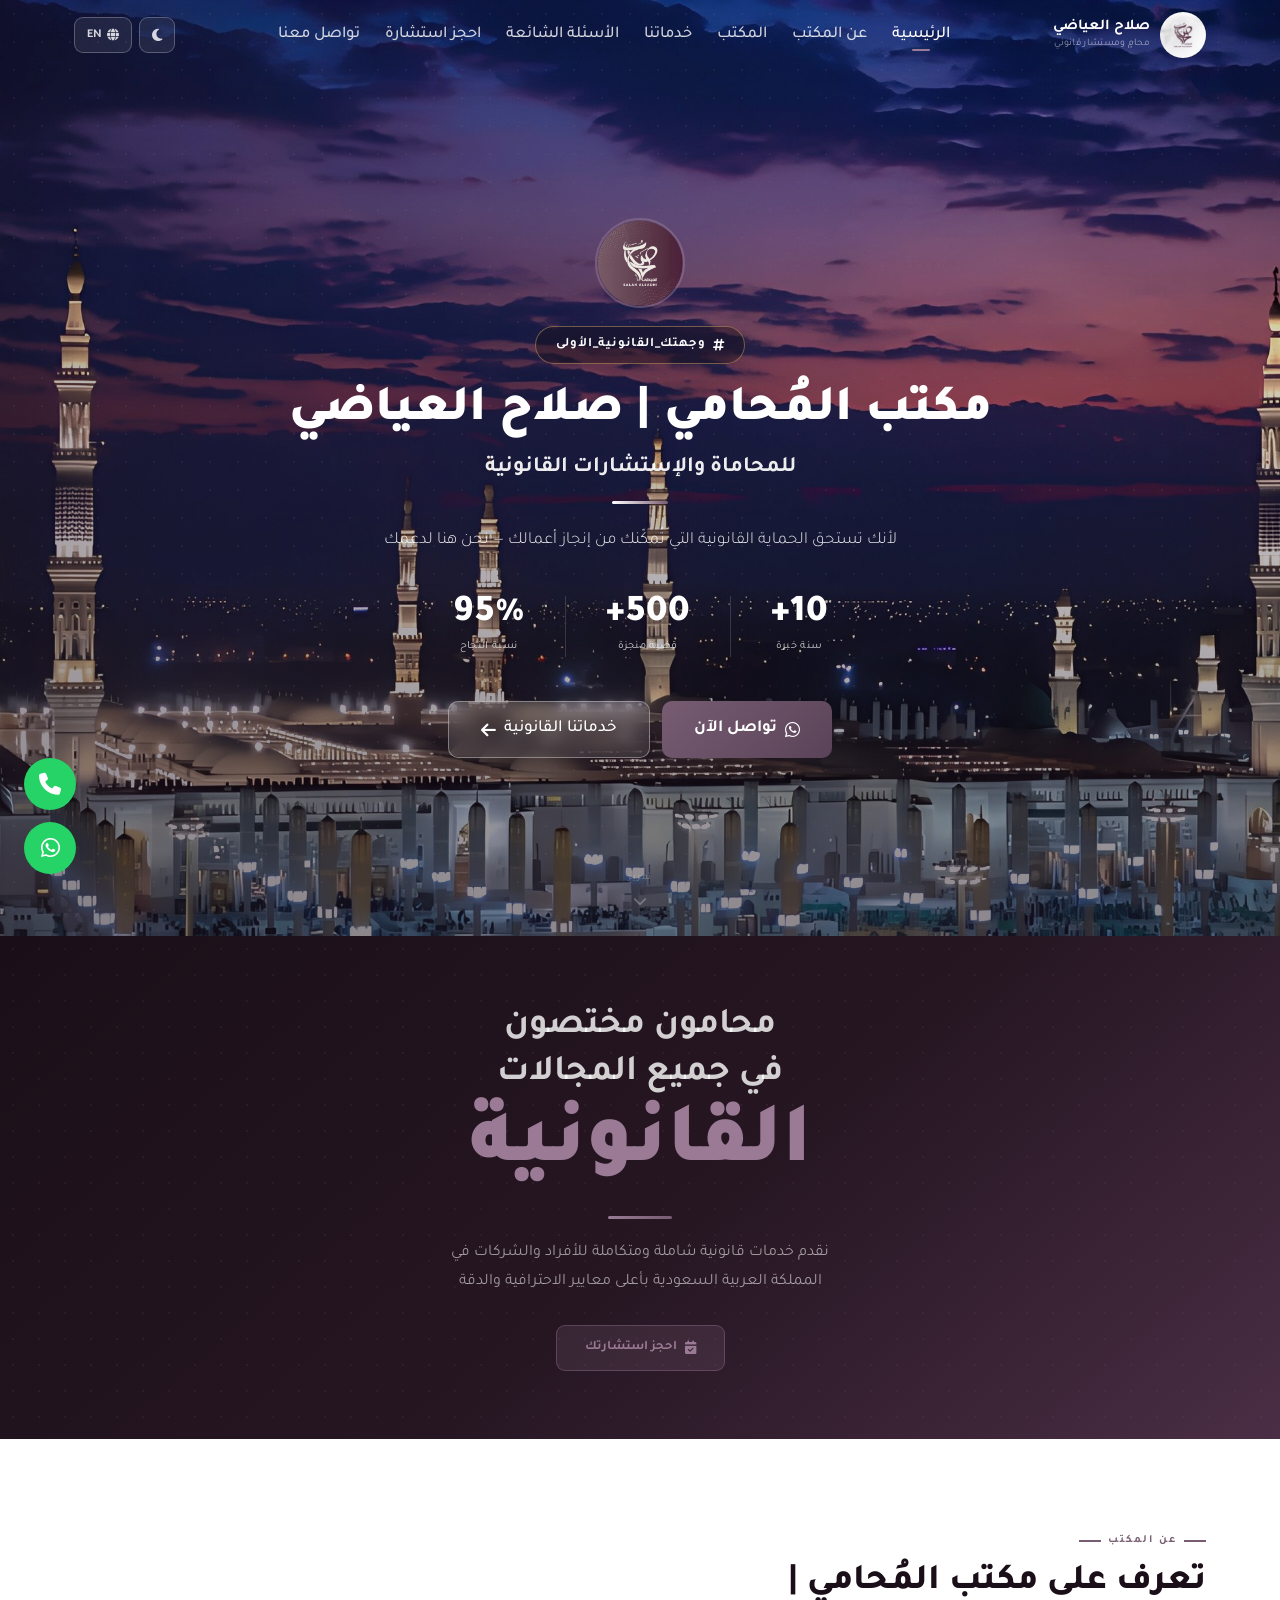
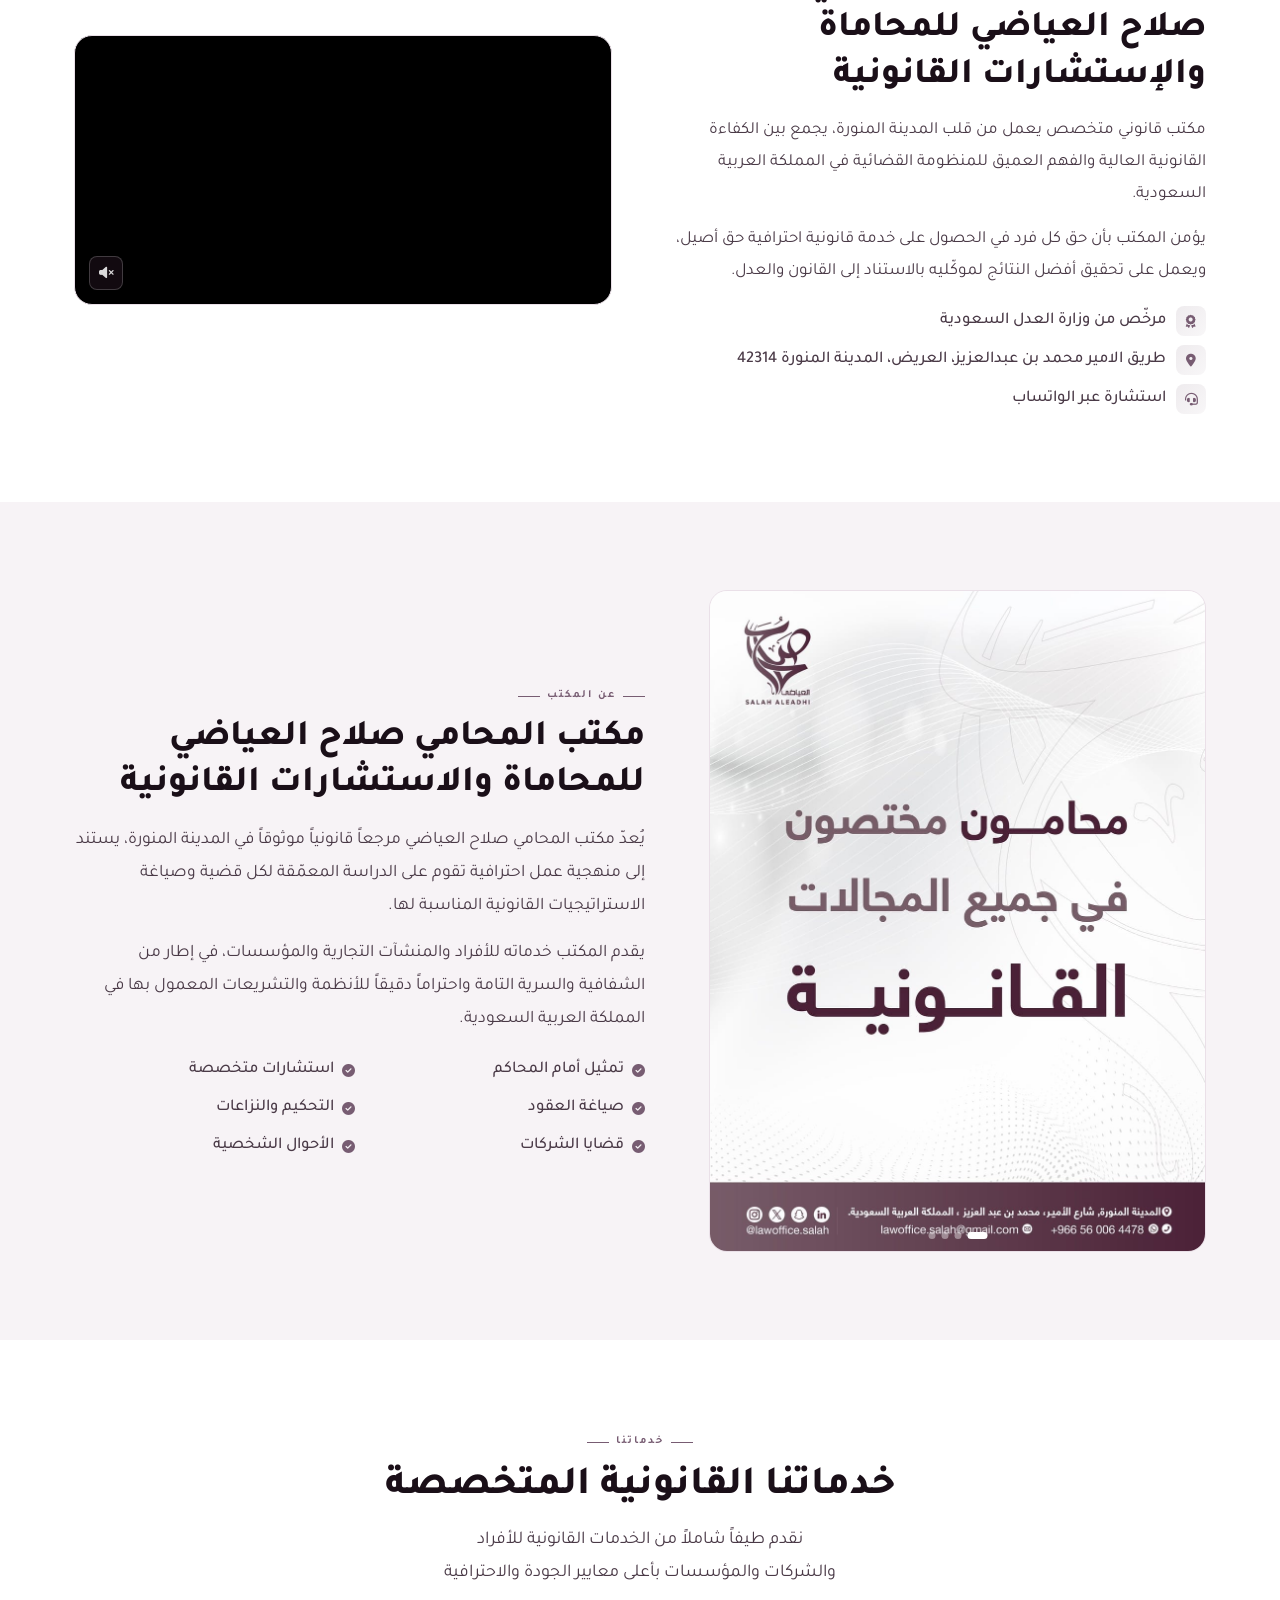
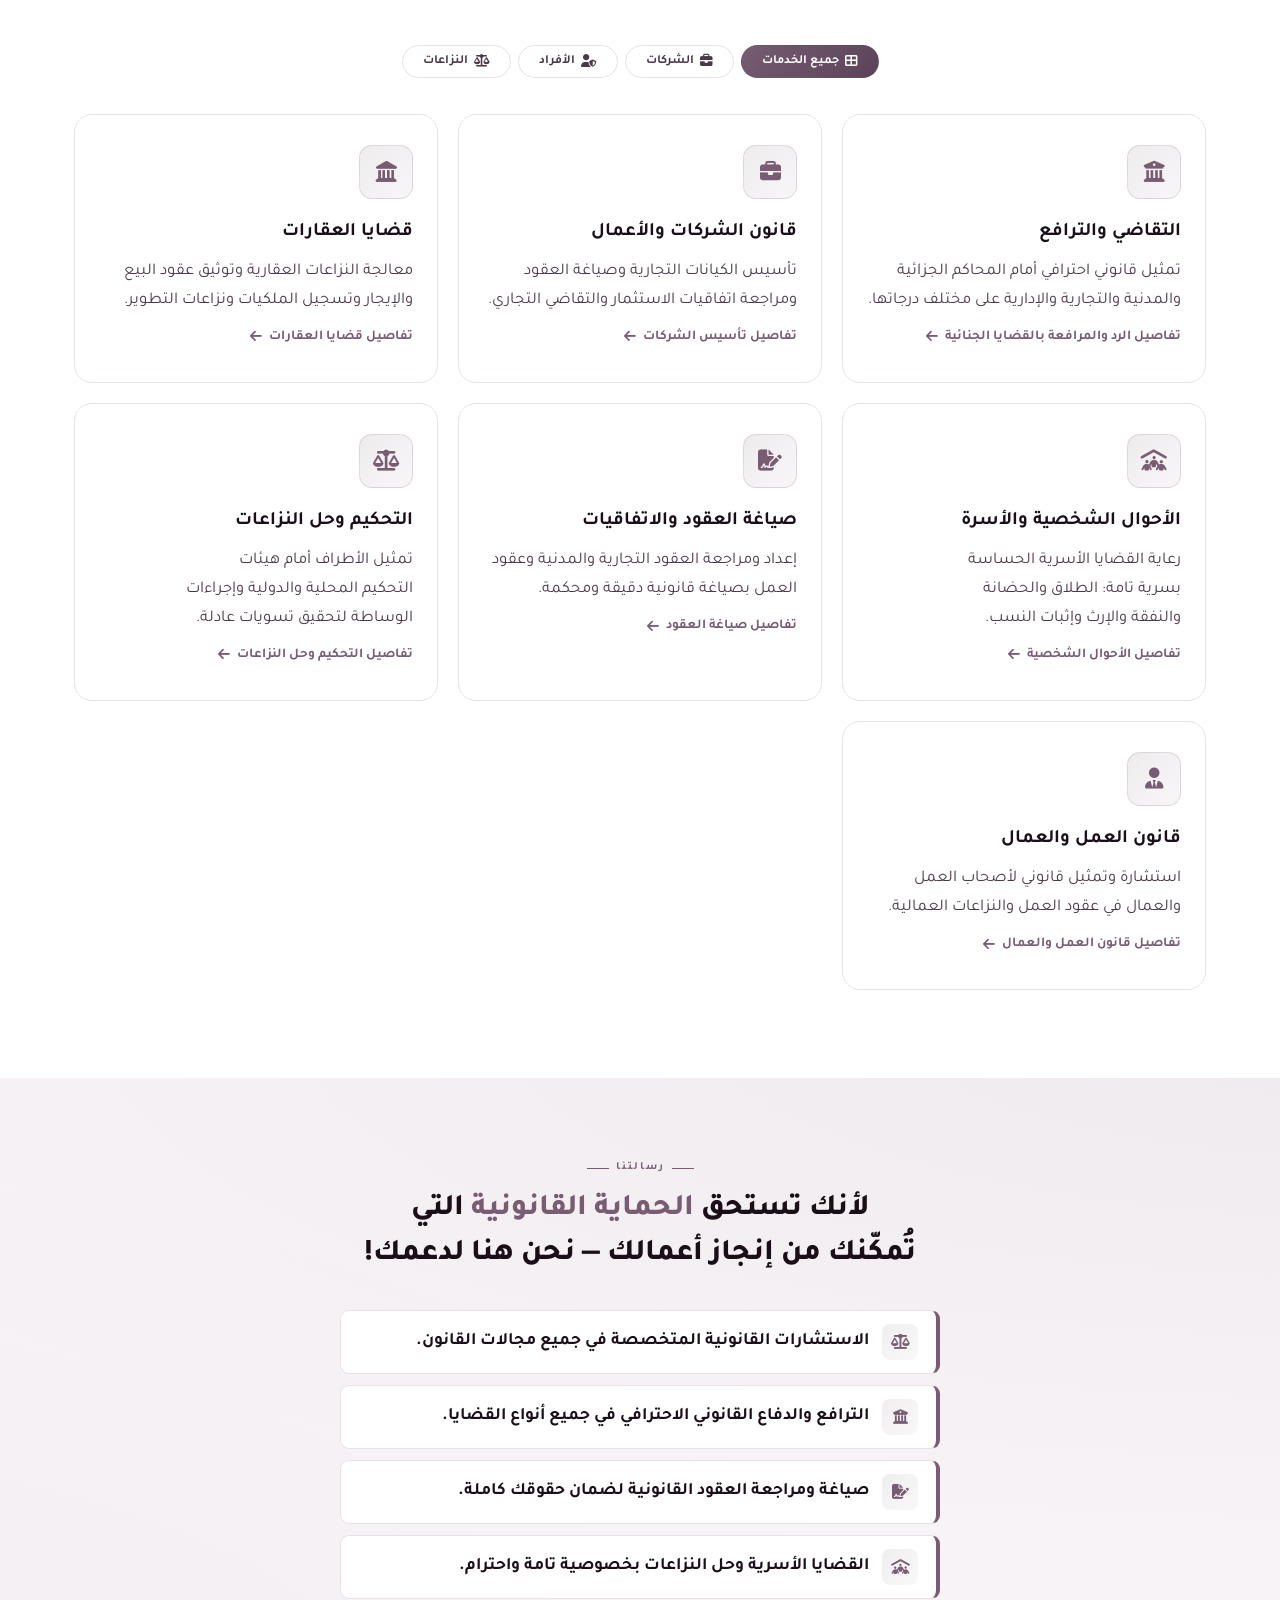
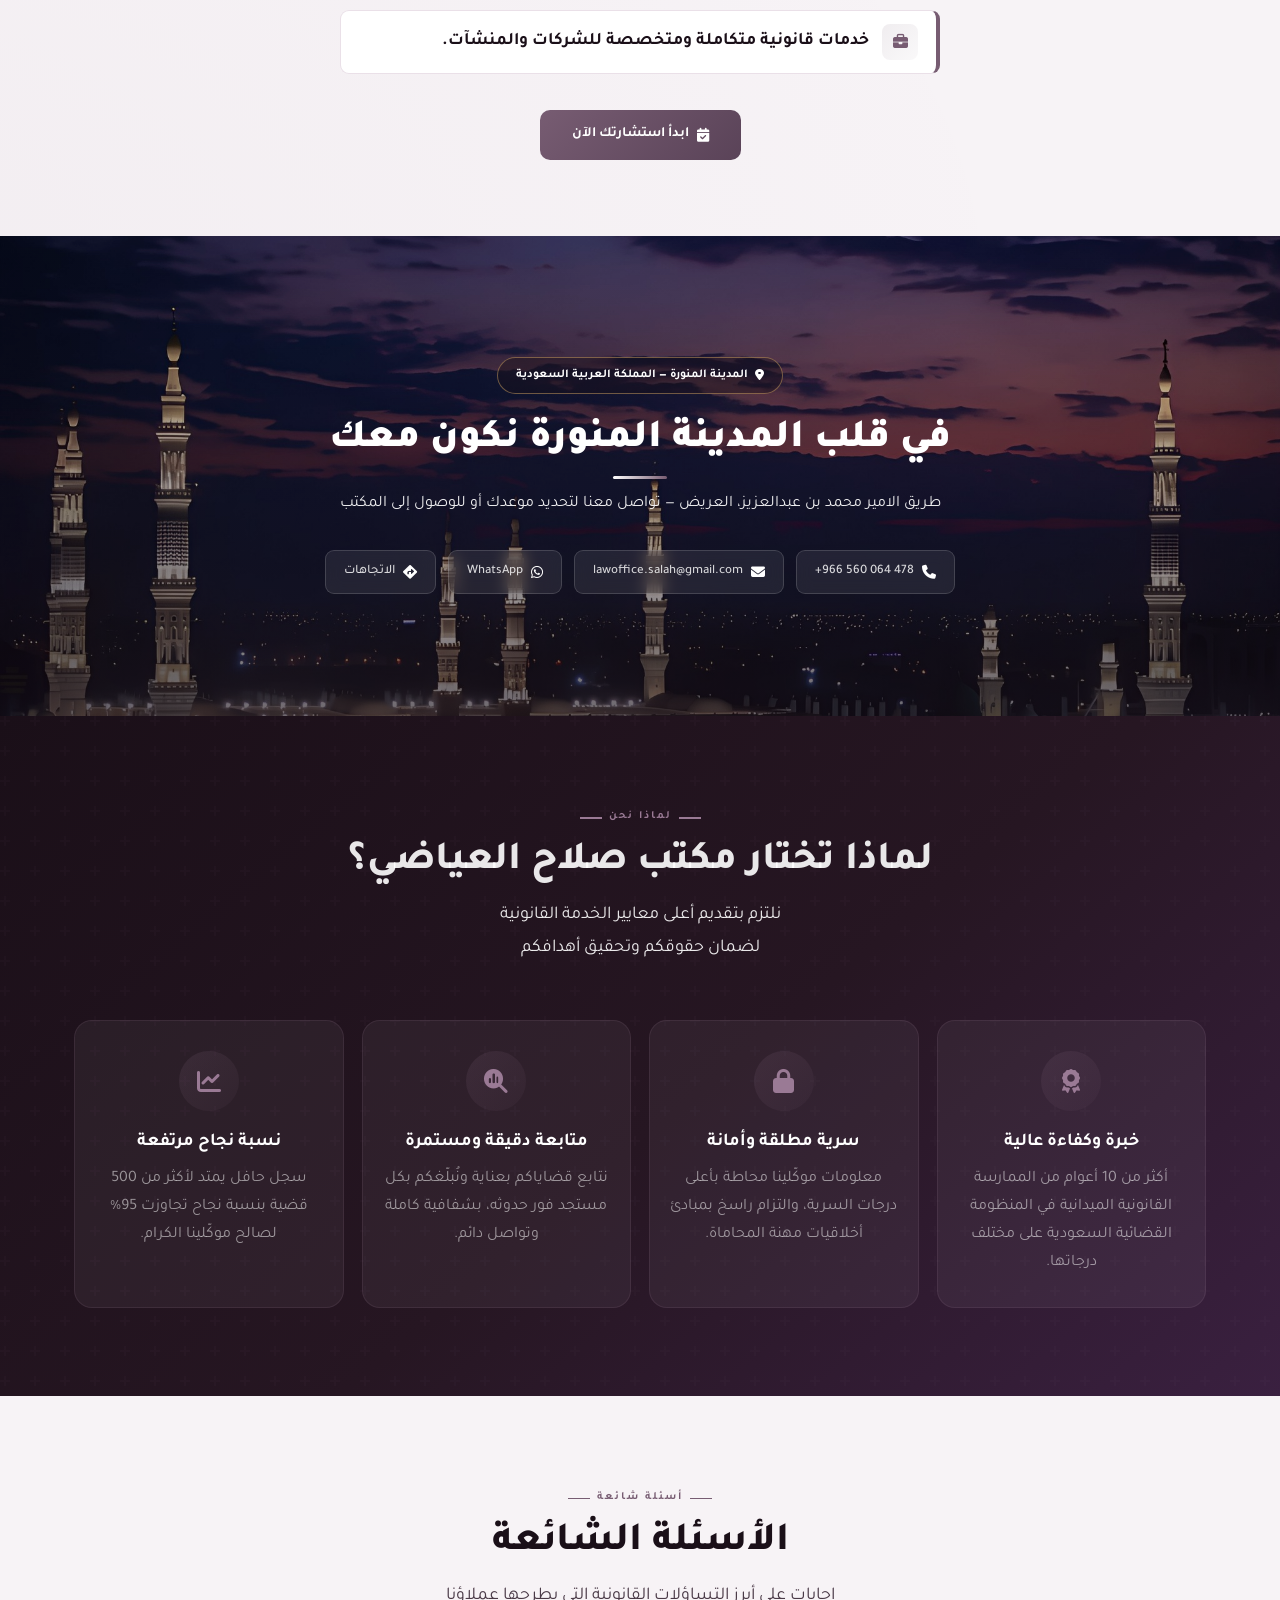
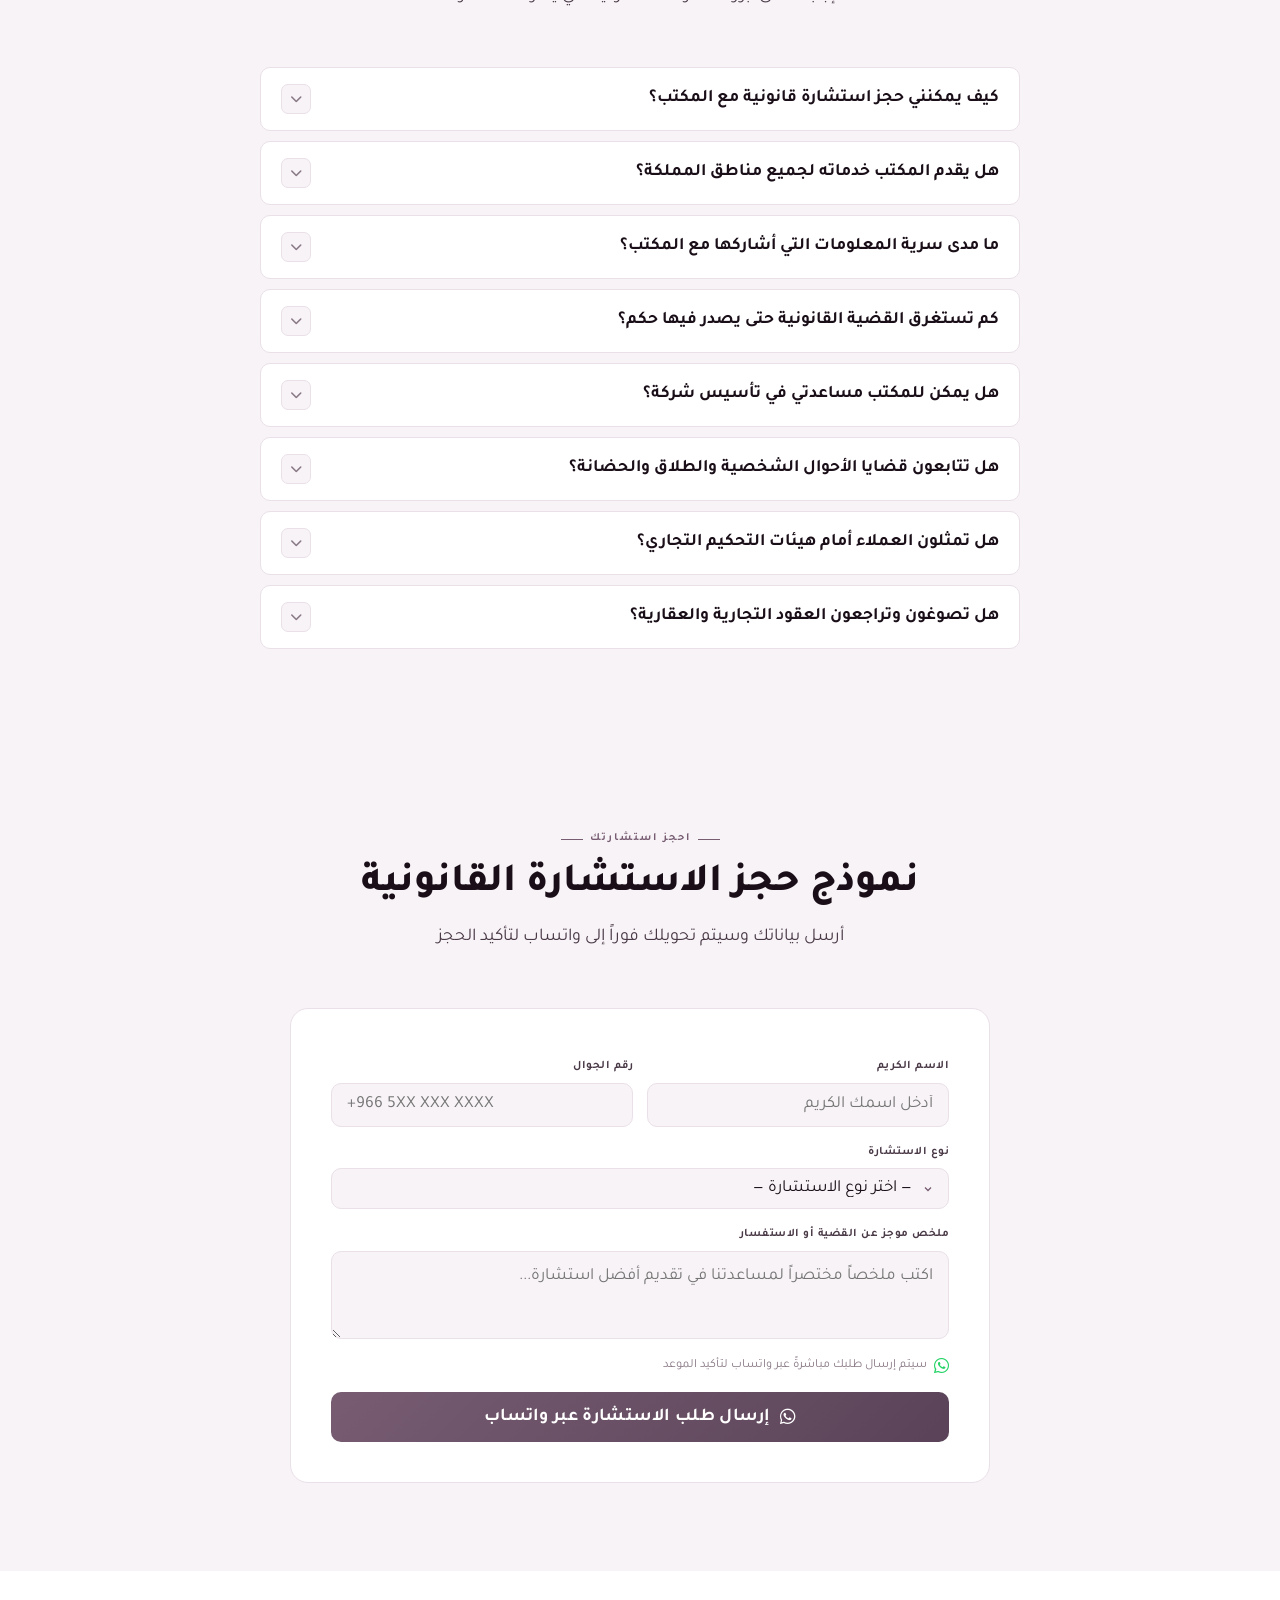
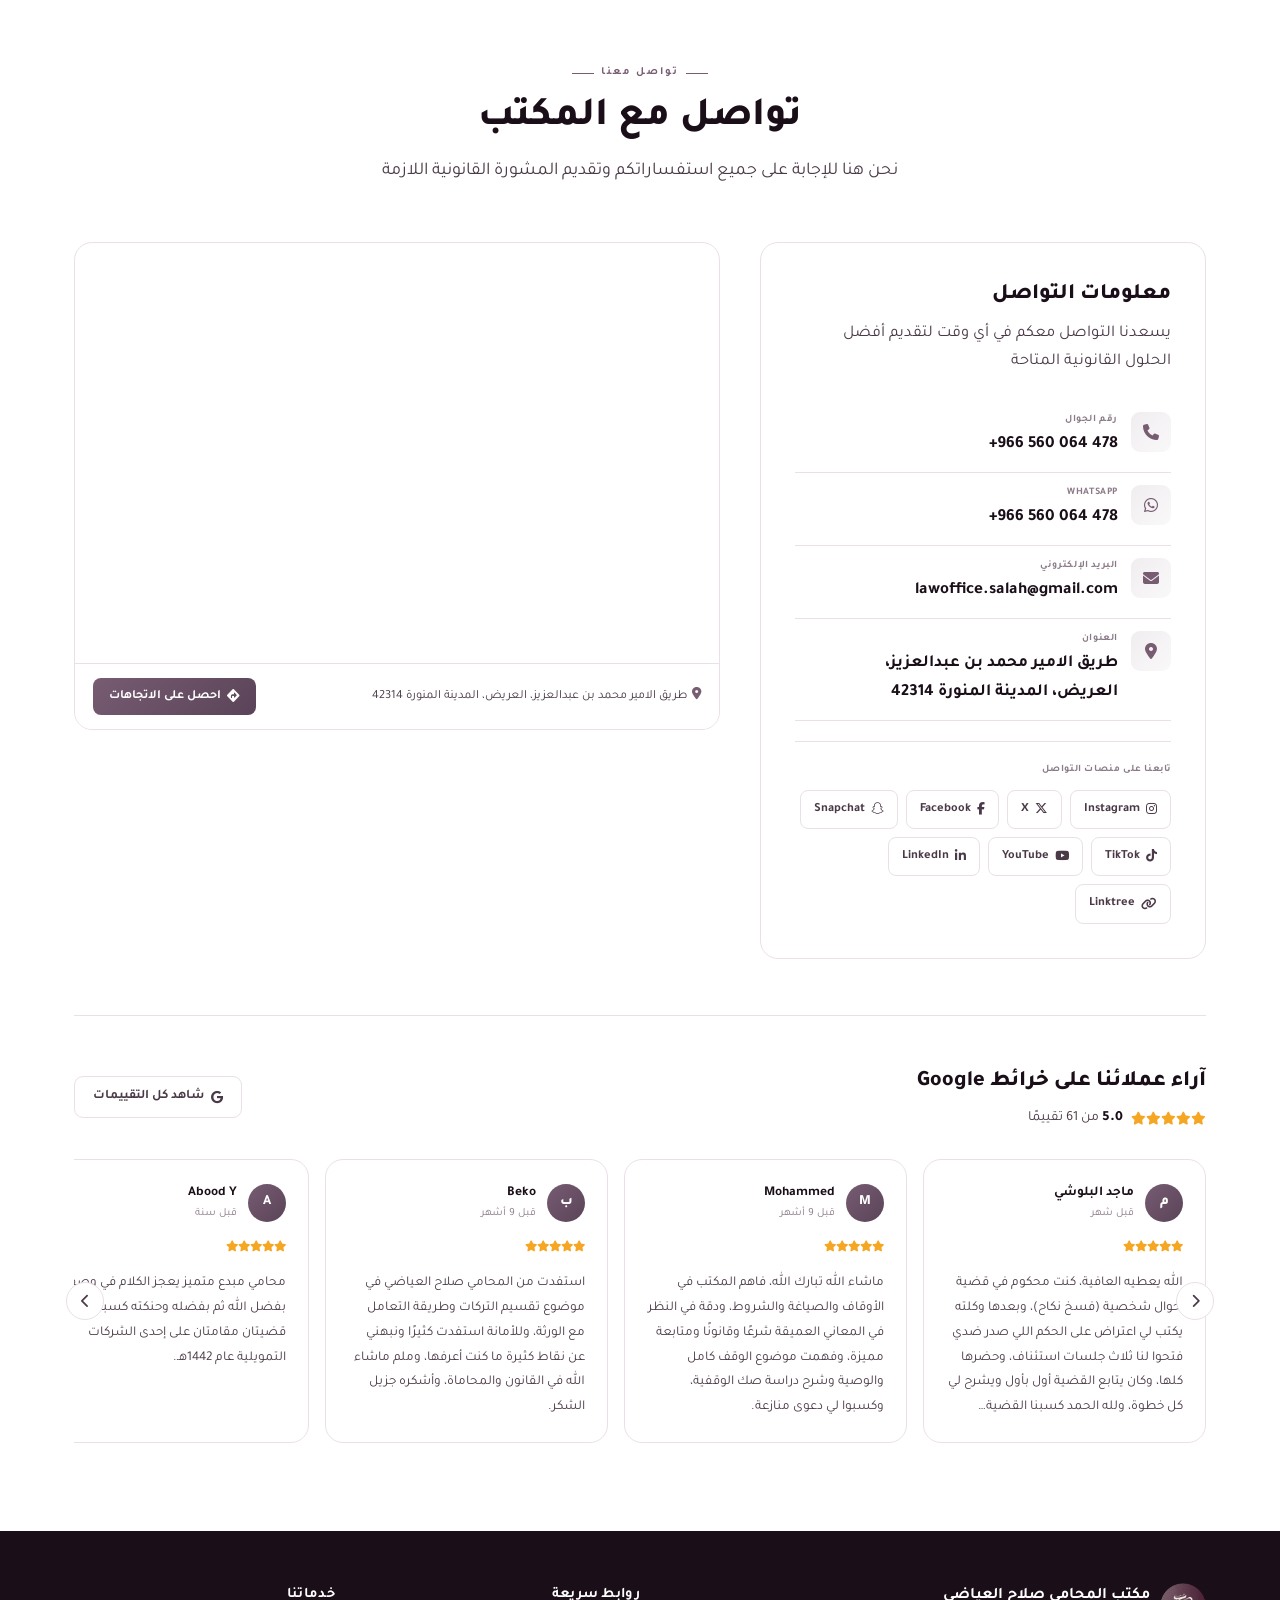
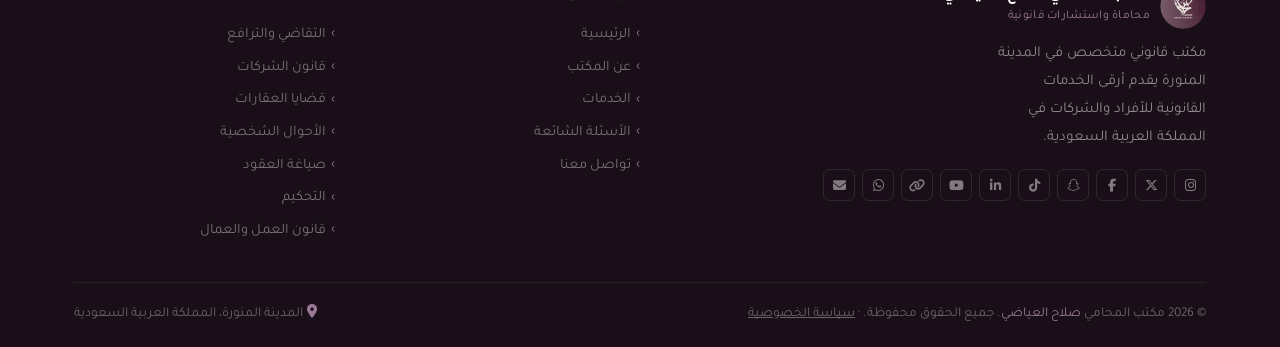
==== commit a1391c1d: "Restore the original Prophet's Mosque background photo (hero and Madinah section) and the original t" ====
--- a/index.html
+++ b/index.html
@@ -150,12 +150,12 @@
 
 .logo{display:flex;align-items:center;gap:10px;flex-shrink:0}
 .logo-nm{font-size:15px;font-weight:700;color:#fff;line-height:1.2;transition:var(--ease)}
-.logo-tg{font-size:10px;color:#fff;transition:var(--ease);letter-spacing:.3px}
+.logo-tg{font-size:10px;color:rgba(255,255,255,.55);transition:var(--ease);letter-spacing:.3px}
 header.sc .logo-nm{color:var(--tx)}
 header.sc .logo-tg{color:var(--pl)}
 
 .nl{display:flex;gap:1px;list-style:none}
-.nl a{padding:7px 12px;border-radius:8px;font-size:16.5px;font-weight:500;color:#fff;transition:var(--ease);position:relative}
+.nl a{padding:7px 12px;border-radius:8px;font-size:16.5px;font-weight:500;color:rgba(255,255,255,.8);transition:var(--ease);position:relative}
 header.sc .nl a{color:var(--tx2)}
 .nl a:hover{color:var(--pl);background:rgba(119,92,114,.1)}
 header.sc .nl a:hover{color:var(--p)}
@@ -188,8 +188,8 @@
 
 .hero-bg{
   position:absolute;inset:0;
-  background:url('hero-scales.jpg') center/cover no-repeat;
-  filter:saturate(1.05);
+  background:url('madina.jpg') center 40%/cover no-repeat;
+  filter:brightness(1.3) saturate(1.05);
   transform:scale(1.05);
   transition:transform 8s ease;
 }
@@ -212,7 +212,6 @@
 }
 
 .h-cnt{position:relative;z-index:2;max-width:840px;margin:0 auto;text-align:center;padding:130px 24px 90px}
-.h-panel{background:rgba(15,8,15,.4);backdrop-filter:blur(10px);-webkit-backdrop-filter:blur(10px);border:1px solid rgba(255,255,255,.08);border-radius:28px;padding:48px 32px}
 
 .h-logo-wrap{margin:0 auto 18px;width:90px;height:90px;border-radius:50%;overflow:hidden;border:2px solid rgba(154,122,149,.5);}
 .h-logo-wrap img{width:100%;height:100%;object-fit:cover}
@@ -225,13 +224,13 @@
 @media(max-width:600px){.hero h1{font-size:max(18px,5.4vw)}}
 .hero h1 .h1-sub{display:block;font-size:max(13px,.44em);font-weight:700;line-height:1.5;margin-top:10px;opacity:.92}
 .hdv{width:56px;height:3px;background:linear-gradient(90deg,var(--gold),var(--p));margin:16px auto 22px;border-radius:2px}
-.h-sub{font-size:clamp(14px,1.9vw,17px);color:#fff;margin-bottom:40px;font-weight:300;line-height:1.8;text-wrap:balance}
+.h-sub{font-size:clamp(14px,1.9vw,17px);color:rgba(255,255,255,.92);margin-bottom:40px;font-weight:300;line-height:1.8;text-wrap:balance}
 
 .h-stats{display:flex;justify-content:center;margin-bottom:44px;flex-wrap:wrap}
 .ctr{padding:0 40px;text-align:center;border-inline-end:1px solid rgba(255,255,255,.15)}
 .ctr:last-child{border-inline-end:none}
 .ctr .n{font-size:38px;font-weight:900;color:var(--gold);line-height:1;margin-bottom:4px;}
-.ctr .l{font-size:11px;color:#fff;letter-spacing:.3px;}
+.ctr .l{font-size:11px;color:rgba(255,255,255,.8);letter-spacing:.3px;}
 
 .h-btns{display:flex;justify-content:center;gap:12px;flex-wrap:wrap}
 .bm{padding:13px 32px;background:linear-gradient(135deg,var(--p),var(--pd));color:#fff;border:none;border-radius:10px;font-size:17px;font-weight:700;cursor:pointer;transition:var(--ease);font-family:inherit;display:inline-flex;align-items:center;gap:8px;text-decoration:none}
@@ -254,11 +253,11 @@
 .spec{background:linear-gradient(140deg,var(--nv) 0%,var(--nv2) 55%,#4A2E45 100%);padding:68px 0;position:relative;overflow:hidden}
 .spec::before{content:'';position:absolute;inset:0;background-image:radial-gradient(rgba(119,92,114,.12) 1px,transparent 1px);background-size:26px 26px}
 .spec-in{position:relative;z-index:1;text-align:center}
-.sl1,.sl2{font-size:clamp(19px,3.3vw,36px);font-weight:700;color:#fff;line-height:1.3}
+.sl1,.sl2{font-size:clamp(19px,3.3vw,36px);font-weight:700;color:rgba(255,255,255,.8);line-height:1.3}
 .sl3{font-size:clamp(38px,7.2vw,86px);font-weight:900;color:var(--pl);line-height:1.1;margin-top:4px}
 .sdiv{width:64px;height:3px;background:linear-gradient(90deg,var(--pl),var(--p));margin:20px auto;border-radius:2px}
-.ssub{font-size:clamp(14px,1.7vw,16px);color:#fff;max-width:500px;margin:0 auto 28px;line-height:1.8;text-wrap:balance}
-.s-cta{display:inline-flex;align-items:center;gap:8px;padding:11px 28px;background:rgba(154,122,149,.16);border:1.5px solid rgba(154,122,149,.38);color:#fff;border-radius:9px;font-size:13px;font-weight:600;transition:var(--ease);text-decoration:none}
+.ssub{font-size:clamp(14px,1.7vw,16px);color:rgba(255,255,255,.55);max-width:500px;margin:0 auto 28px;line-height:1.8;text-wrap:balance}
+.s-cta{display:inline-flex;align-items:center;gap:8px;padding:11px 28px;background:rgba(154,122,149,.16);border:1.5px solid rgba(154,122,149,.38);color:var(--pl);border-radius:9px;font-size:13px;font-weight:600;transition:var(--ease);text-decoration:none}
 .s-cta:hover{background:rgba(154,122,149,.3);transform:translateY(-2px)}
 
 /* ============================================================ VIDEO */
@@ -345,7 +344,7 @@
 
 /* ============================================================ MADINAH */
 .mad{position:relative;overflow:hidden;padding:0;min-height:480px;display:flex;align-items:center}
-.mad-bg{position:absolute;inset:0;background:url('hero-scales.jpg') center/cover no-repeat;filter:brightness(.9) saturate(1.05);transition:transform 7s ease}
+.mad-bg{position:absolute;inset:0;background:url('madina.jpg') center 40%/cover no-repeat;filter:brightness(.85) saturate(.95);transition:transform 7s ease}
 .mad:hover .mad-bg{transform:scale(1.03)}
 .mad-ov{position:absolute;inset:0;background:linear-gradient(to bottom,rgba(26,15,24,.05) 0%,rgba(26,15,24,.2) 55%,rgba(26,15,24,.55) 100%)}
 .mad-cnt{position:relative;z-index:1;max-width:880px;margin:0 auto;text-align:center;padding:68px 24px}
@@ -353,7 +352,7 @@
 .mad-title{font-size:clamp(14px,4vw,40px);font-weight:900;color:#fff;line-height:1.2;margin-bottom:12px;white-space:nowrap}
 .mad-title span{color:var(--gold)}
 .mad-sdv{width:54px;height:3px;background:linear-gradient(90deg,var(--gold),var(--p));margin:12px auto;border-radius:2px}
-.mad-sub{font-size:clamp(13px,1.7vw,16px);color:#fff;margin-bottom:32px;text-wrap:balance}
+.mad-sub{font-size:clamp(13px,1.7vw,16px);color:rgba(255,255,255,.92);margin-bottom:32px;text-wrap:balance}
 .mad-row{display:flex;justify-content:center;gap:12px;flex-wrap:wrap}
 .mad-ci{display:flex;align-items:center;gap:8px;background:rgba(255,255,255,.08);border:1px solid rgba(255,255,255,.15);backdrop-filter:blur(8px);border-radius:9px;padding:10px 18px;font-size:13px;font-weight:500;color:rgba(255,255,255,.82);transition:var(--ease);text-decoration:none}
 .mad-ci i{color:var(--gold);font-size:14px}
@@ -363,7 +362,7 @@
 #why{background:linear-gradient(140deg,var(--nv) 0%,var(--nv2) 55%,#3A2040 100%);position:relative;overflow:hidden}
 #why::before{content:'';position:absolute;inset:0;background:url("data:image/svg+xml,%3Csvg width='60' height='60' viewBox='0 0 60 60' xmlns='http://www.w3.org/2000/svg'%3E%3Cg fill='%23775C72' fill-opacity='0.04'%3E%3Cpath d='M36 34v-4h-2v4h-4v2h4v4h2v-4h4v-2h-4zm0-30V0h-2v4h-4v2h4v4h2V6h4V4h-4zM6 34v-4H4v4H0v2h4v4h2v-4h4v-2H6zM6 4V0H4v4H0v2h4v4h2V6h4V4H6z'/%3E%3C/g%3E%3C/svg%3E")}
 #why .sti,#why .sde{color:rgba(255,255,255,.9)}
-#why .stg{color:#fff}
+#why .stg{color:var(--pl)}
 #why .stg::before,#why .stg::after{background:var(--pl)}
 .wy-grid{display:grid;grid-template-columns:repeat(4,1fr);gap:18px;position:relative;z-index:1}
 .wy-card{background:rgba(255,255,255,.05);border:1px solid rgba(154,122,149,.15);border-radius:var(--rl);padding:30px 18px;text-align:center;transition:var(--ease)}
@@ -371,7 +370,7 @@
 .wy-ico{width:60px;height:60px;background:linear-gradient(135deg,rgba(119,92,114,.2),rgba(119,92,114,.07));border-radius:50%;display:flex;align-items:center;justify-content:center;margin:0 auto 16px;font-size:24px;color:var(--pl);transition:var(--ease)}
 .wy-card:hover .wy-ico{background:linear-gradient(135deg,var(--p),var(--pd));color:#fff}
 .wy-card h3{font-size:18px;font-weight:700;color:#fff;margin-bottom:8px;text-wrap:balance}
-.wy-card p{font-size:16px;color:#fff;line-height:1.75}
+.wy-card p{font-size:16px;color:rgba(255,255,255,.52);line-height:1.75}
 
 /* ============================================================ FAQ */
 #faq{background:var(--bg)}
@@ -473,19 +472,19 @@
 footer{background:var(--nv);color:rgba(255,255,255,.75);padding:52px 0 22px}
 .fg{display:grid;grid-template-columns:2fr 1fr 1fr;gap:44px;margin-bottom:38px}
 .fb-nm{font-size:16px;font-weight:700;color:#fff;line-height:1.2}
-.fb-tg{font-size:12px;color:#fff;letter-spacing:.3px}
-.fb-desc{font-size:15px;color:#fff;line-height:1.85;margin:11px 0 18px;max-width:255px;text-wrap:balance}
+.fb-tg{font-size:12px;color:var(--pl);letter-spacing:.3px}
+.fb-desc{font-size:15px;color:rgba(255,255,255,.5);line-height:1.85;margin:11px 0 18px;max-width:255px;text-wrap:balance}
 .fb-sc{display:flex;gap:7px}
 .fb-sc a{width:32px;height:32px;border-radius:7px;border:1px solid rgba(255,255,255,.1);display:flex;align-items:center;justify-content:center;color:rgba(255,255,255,.45);font-size:13px;transition:var(--ease)}
 .fb-sc a:hover{border-color:var(--pl);color:var(--pl);background:rgba(119,92,114,.14)}
 .fc h4{font-size:14.5px;font-weight:700;color:#fff;margin-bottom:15px;letter-spacing:.3px}
 .fc ul{list-style:none;display:flex;flex-direction:column;gap:8px}
-.fc ul li a{font-size:14.5px;color:#fff;transition:var(--ease);display:flex;align-items:center;gap:5px}
+.fc ul li a{font-size:14.5px;color:rgba(255,255,255,.4);transition:var(--ease);display:flex;align-items:center;gap:5px}
 .fc ul li a::before{content:'›';color:var(--pl);font-size:13px}
 .fc ul li a:hover{color:rgba(255,255,255,.85);padding-inline-start:3px}
 .fbtm{border-top:1px solid rgba(255,255,255,.07);padding-top:20px;display:flex;align-items:center;justify-content:space-between;gap:10px;flex-wrap:wrap}
-.fbtm p{font-size:13.5px;color:#fff}
-.fbtm .ac{color:#fff}
+.fbtm p{font-size:13.5px;color:rgba(255,255,255,.35)}
+.fbtm .ac{color:var(--pl)}
 
 /* ============================================================ FLOATING ACTION BUTTONS */
 .fbtn-group{position:fixed;z-index:997;display:flex;flex-direction:column;gap:12px;bottom:26px;pointer-events:none}
@@ -598,7 +597,6 @@
   <div class="hero-grain"></div>
 
   <div class="h-cnt">
-   <div class="h-panel">
     <div class="h-logo-wrap"><img src="logo-dark.png" alt="شعار مكتب صلاح العياضي"/></div>
 
     <div class="h-tag"><i class="fas fa-hashtag"></i><span class="ar-text">وجهتك_القانونية_الأولى</span><span class="en-text">Your_First_Legal_Destination</span></div>
@@ -617,7 +615,6 @@
       <a href="https://wa.me/966560064478" target="_blank" rel="noopener noreferrer" class="bm"><i class="fab fa-whatsapp"></i><span class="ar-text">تواصل الآن</span><span class="en-text">Contact Now</span></a>
       <a href="#services" class="bo"><span class="ar-text">خدماتنا القانونية</span><span class="en-text">Our Services</span><i class="fas fa-arrow-left" id="heroArrow"></i></a>
     </div>
-   </div>
   </div>
 
   <div class="scroll-hint"><span class="ar-text">تمرير</span><span class="en-text">scroll</span><i class="fas fa-chevron-down" style="font-size:14px;margin-top:2px"></i></div>
@@ -806,7 +803,6 @@
   <div class="mad-bg"></div>
   <div class="mad-ov"></div>
   <div class="mad-cnt rv">
-   <div class="h-panel">
     <div class="mad-badge"><i class="fas fa-map-marker-alt"></i><span class="ar-text">المدينة المنورة — المملكة العربية السعودية</span><span class="en-text">Madinah — Saudi Arabia</span></div>
     <h2 class="mad-title"><span class="ar-text">في قلب <span>المدينة المنورة</span> نكون معك</span><span class="en-text">In the heart of <span>Madinah</span> — We Stand With You</span></h2>
     <div class="mad-sdv"></div>
@@ -817,7 +813,6 @@
       <a href="https://wa.me/966560064478" target="_blank" rel="noopener noreferrer" class="mad-ci"><i class="fab fa-whatsapp"></i>WhatsApp</a>
       <a href="https://www.google.com/maps/place/%D9%85%D9%83%D8%AA%D8%A8+%D8%A7%D9%84%D9%85%D8%AD%D8%A7%D9%85%D9%8A%2F+%D8%B5%D9%84%D8%A7%D8%AD+%D8%A7%D9%84%D8%B9%D9%8A%D8%A7%D8%B6%D9%8A%E2%80%AD/@24.4726582,39.6514065,17z/data=!4m6!3m5!1s0x15bdbf6835d8474d:0xee338e23c8118d7e!8m2!3d24.4726582!4d39.6488369!16s%2Fg%2F11l6_4zsrw" target="_blank" rel="noopener noreferrer" class="mad-ci"><i class="fas fa-directions"></i><span class="ar-text">الاتجاهات</span><span class="en-text">Directions</span></a>
     </div>
-   </div>
   </div>
 </div>
 
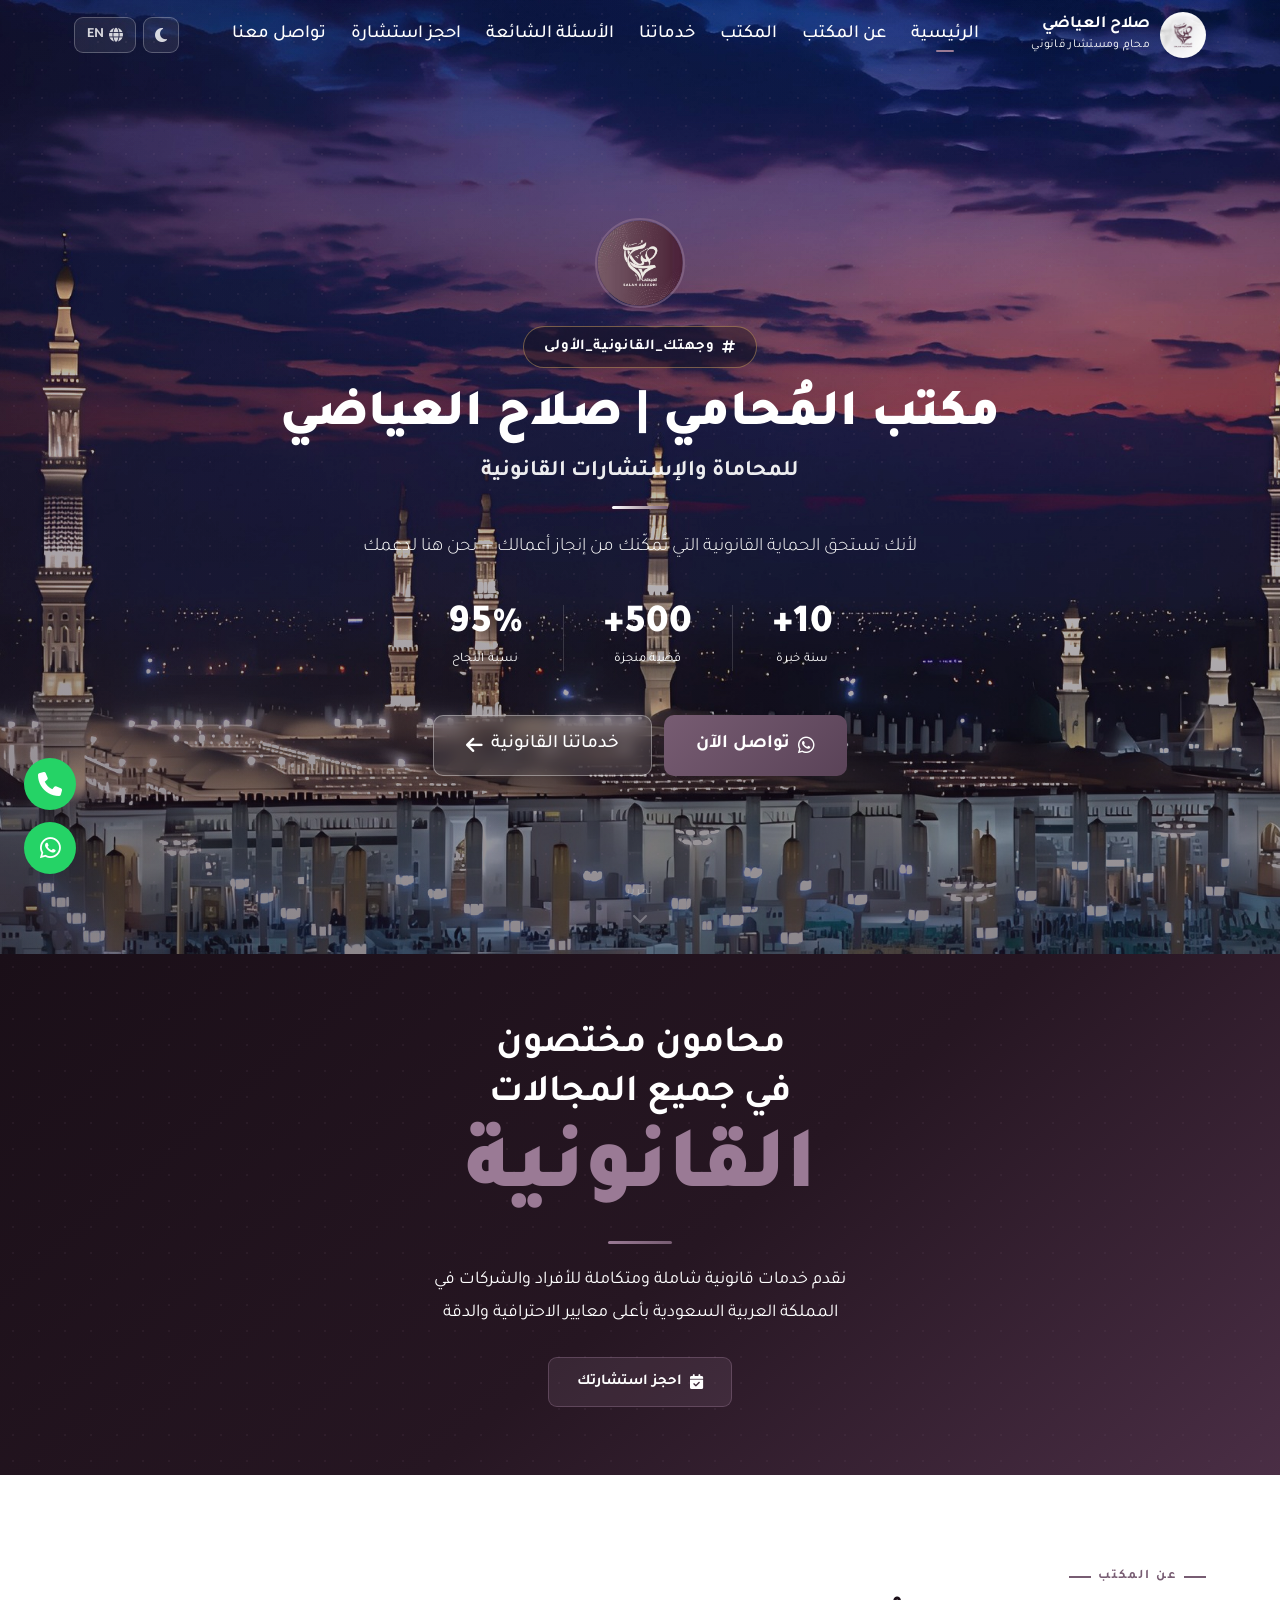
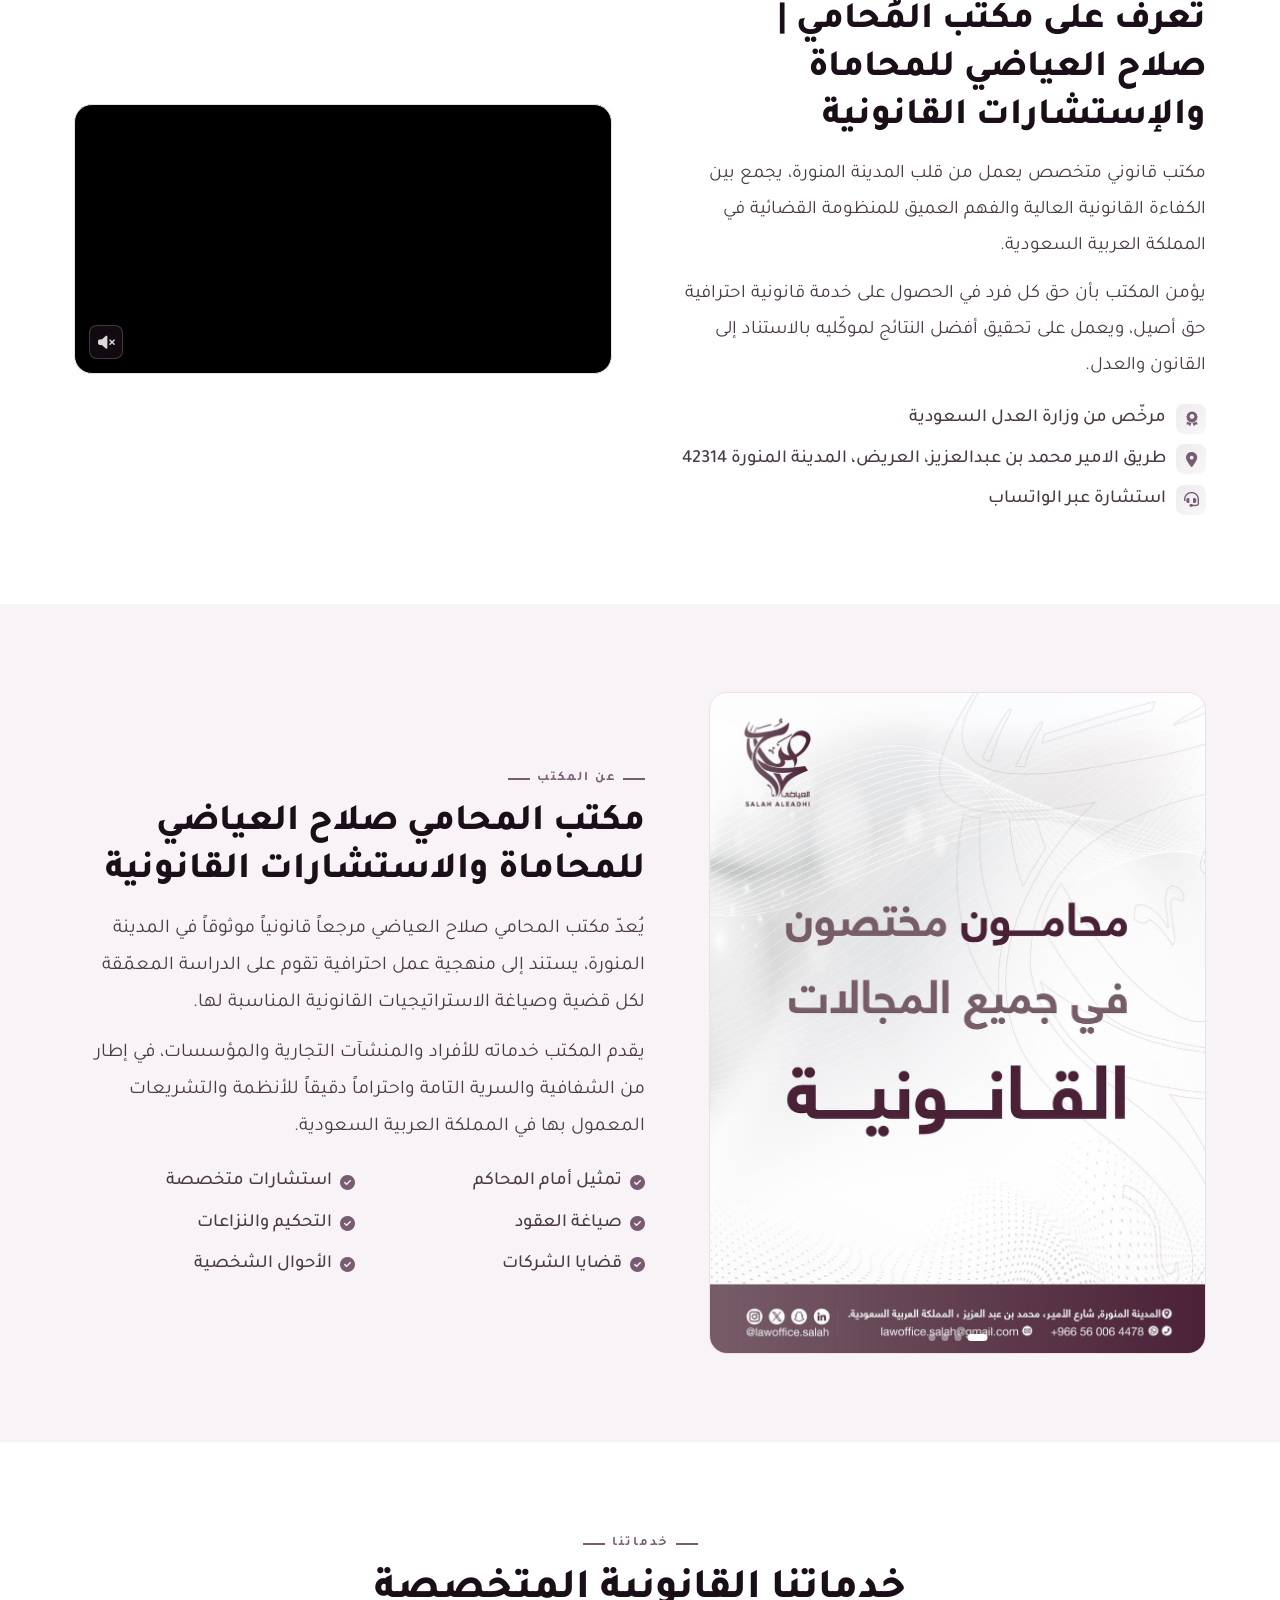
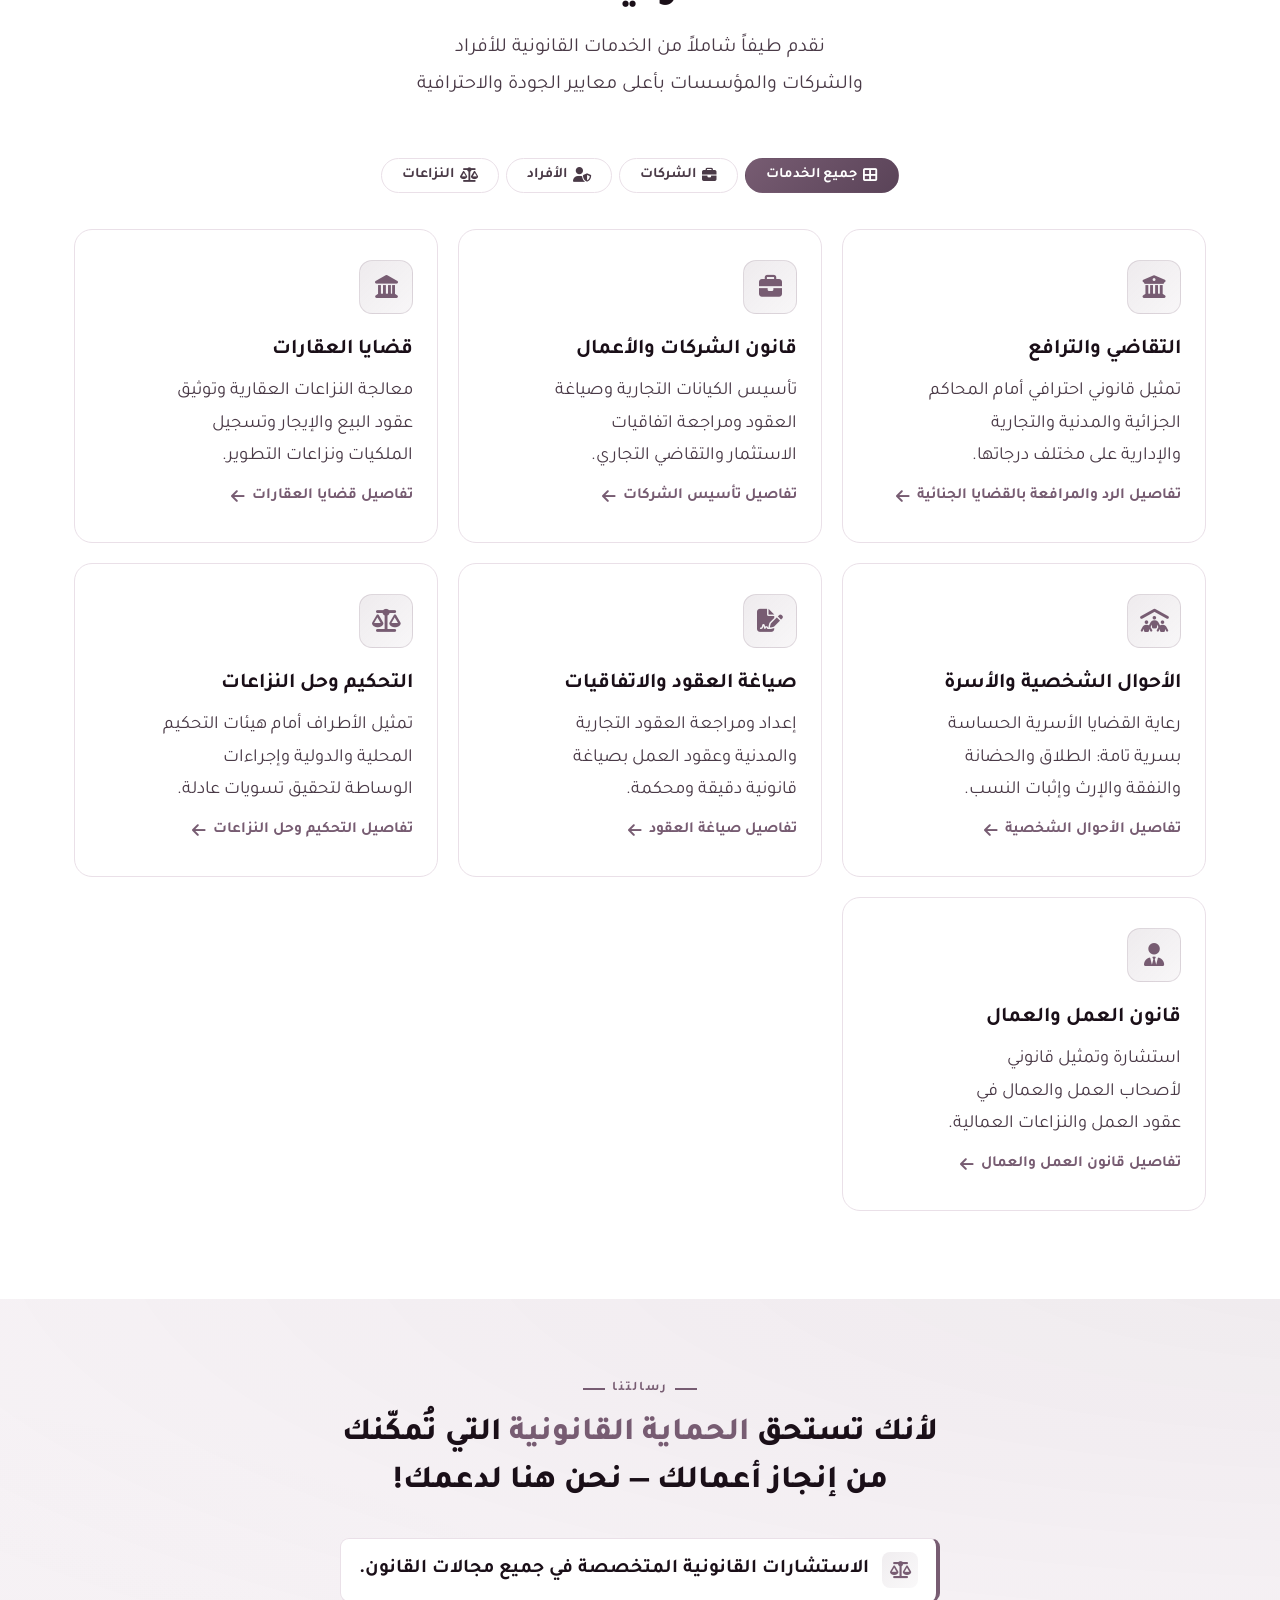
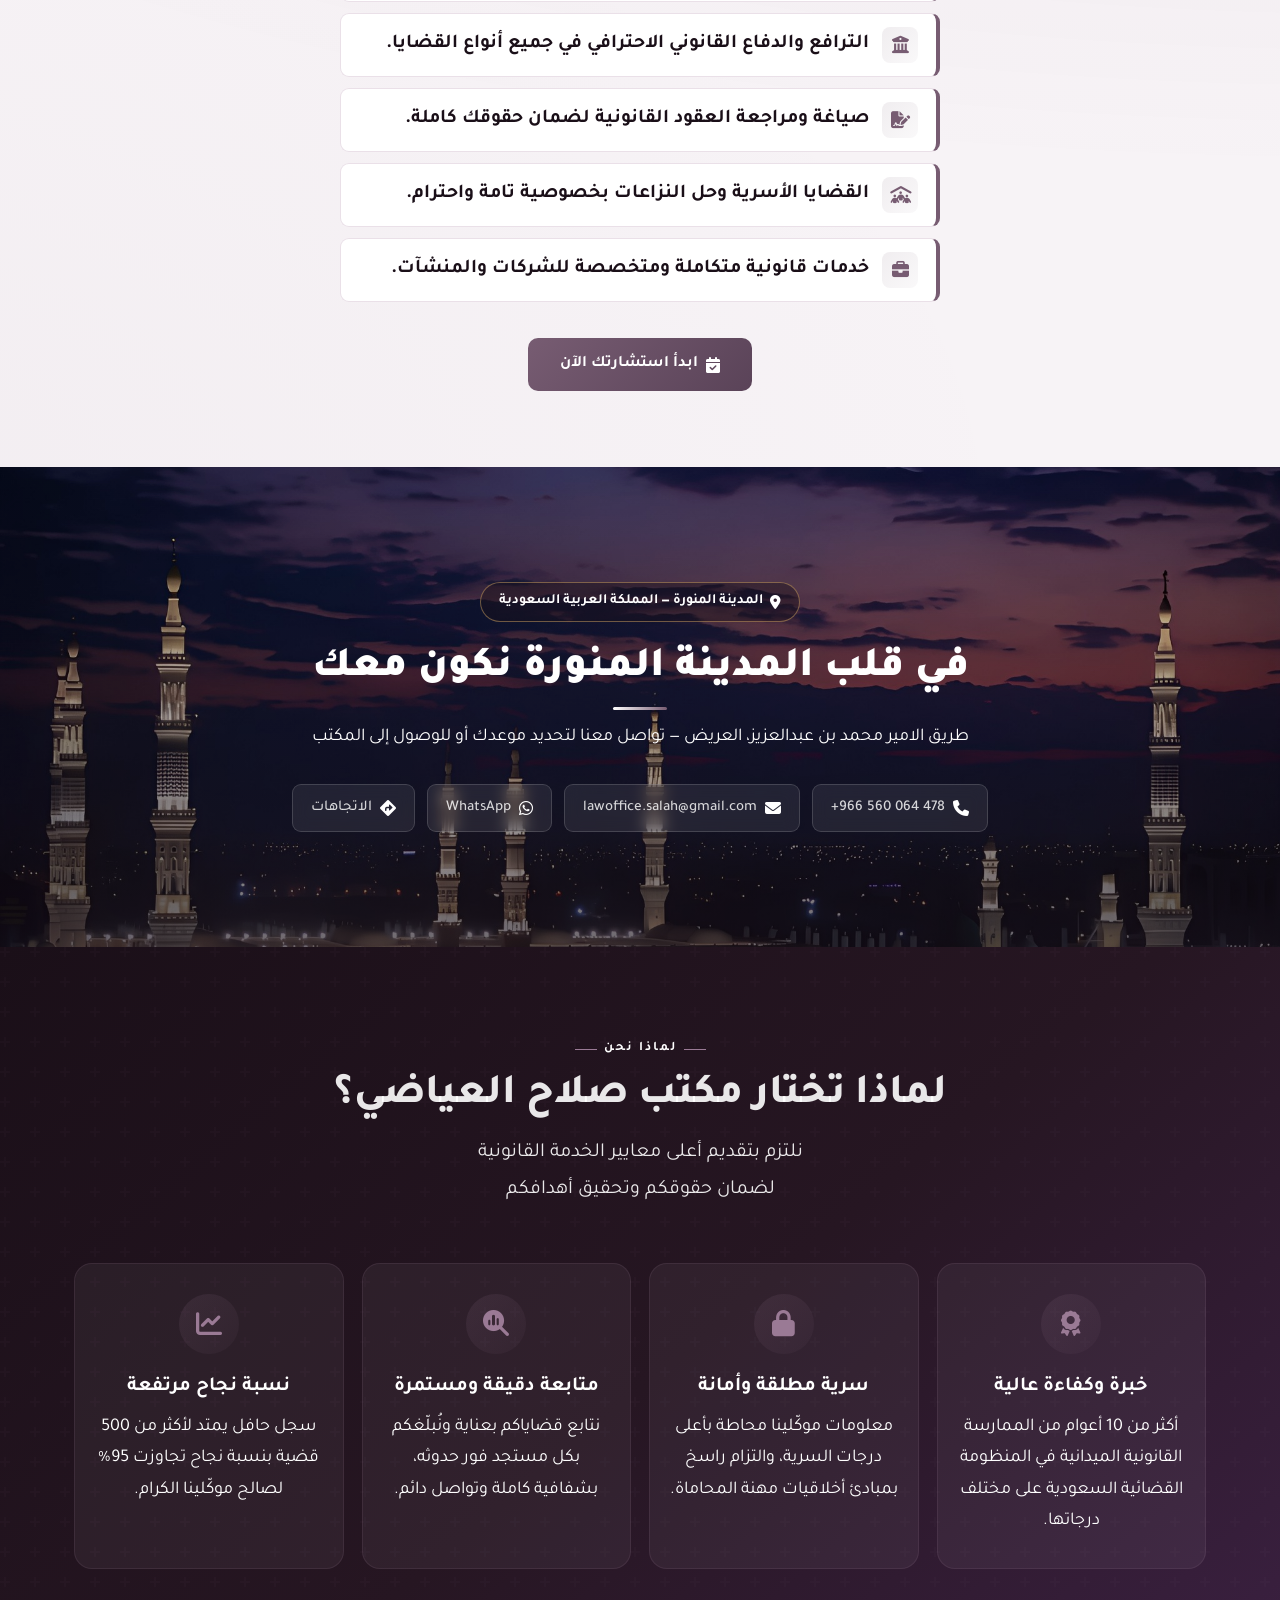
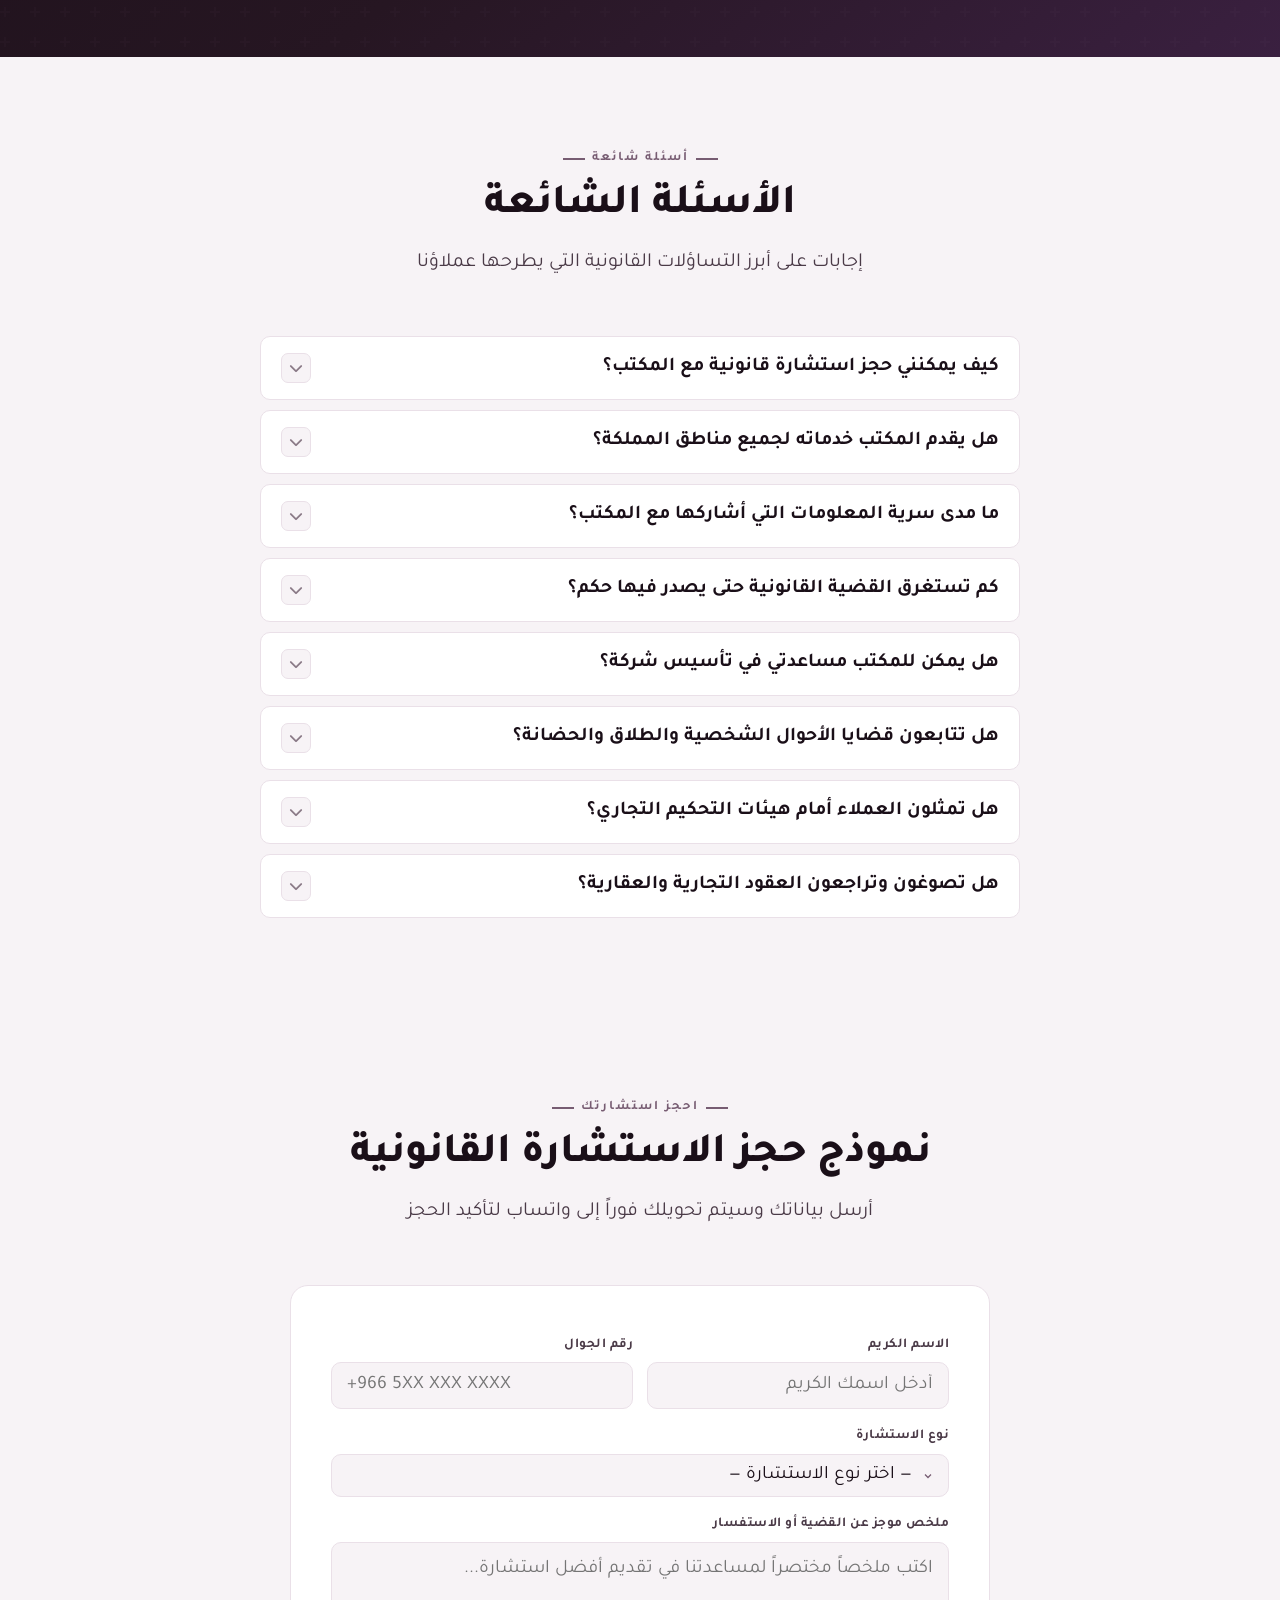
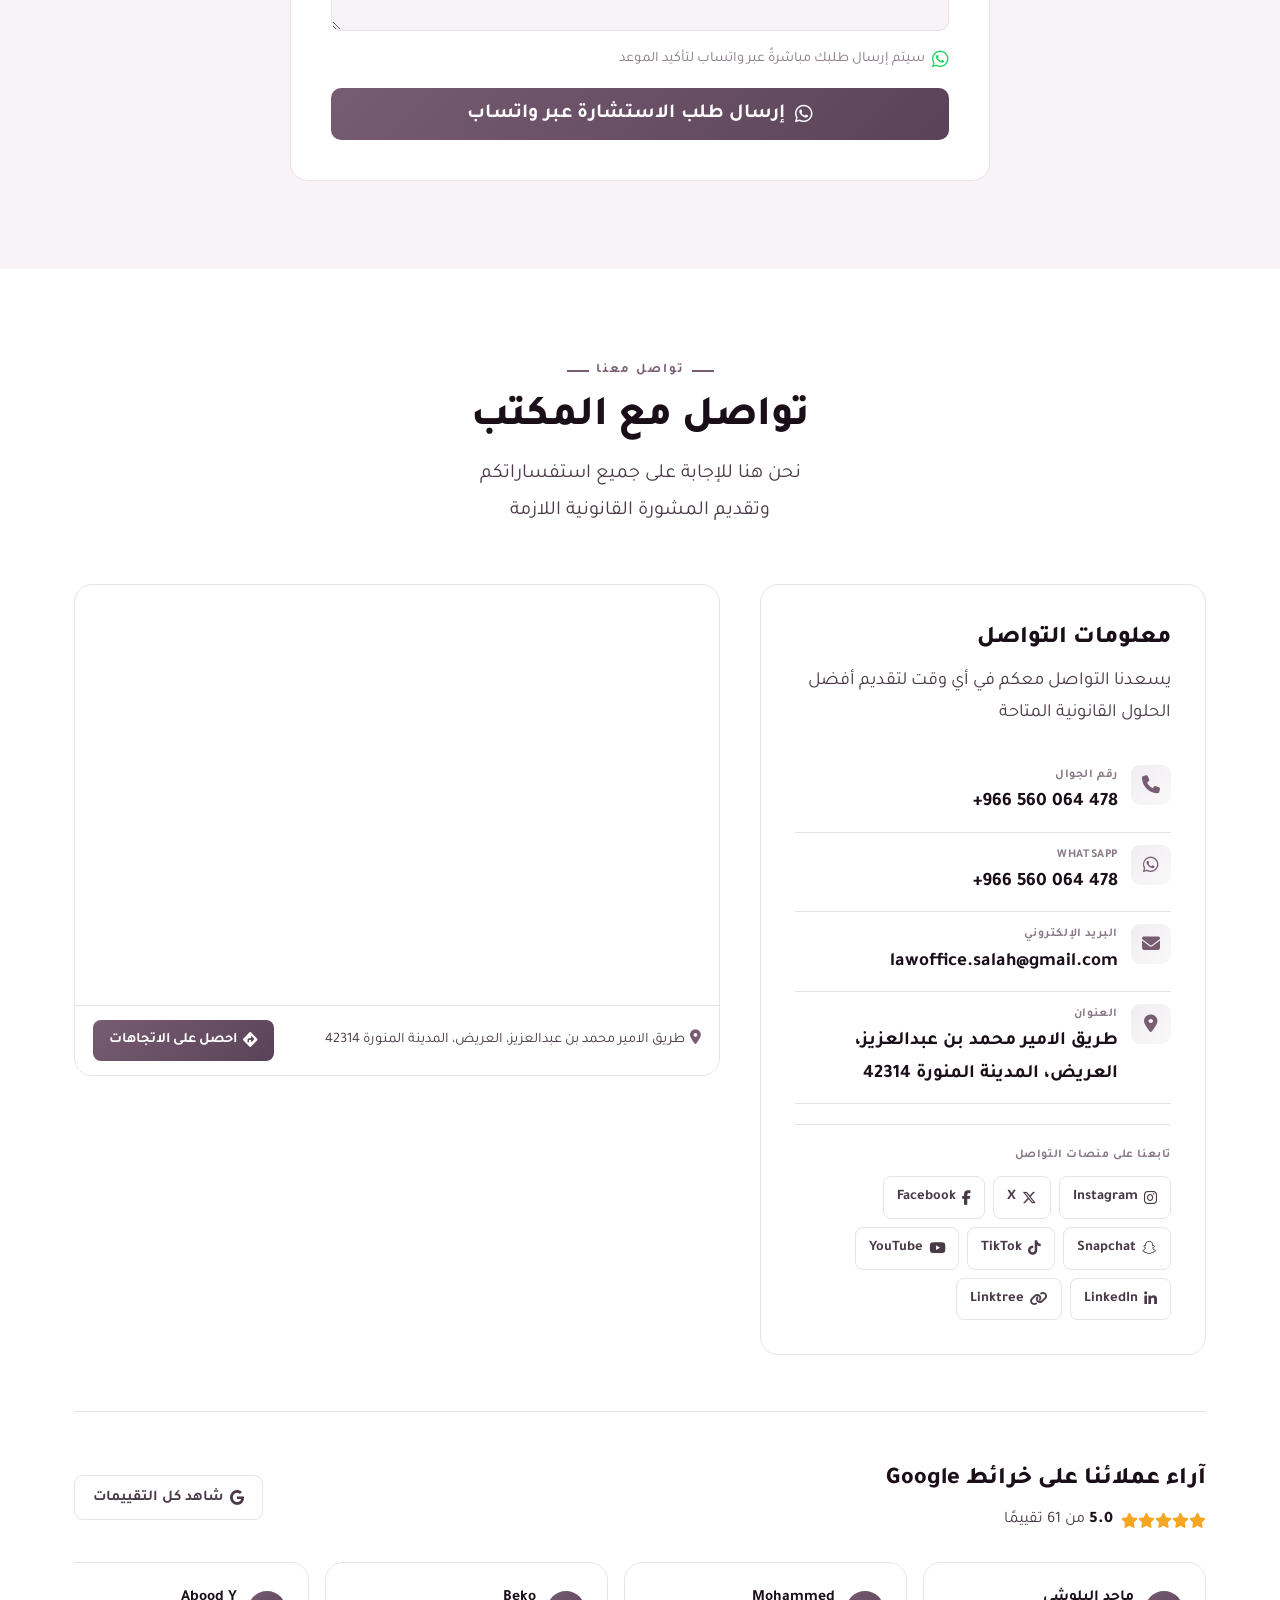
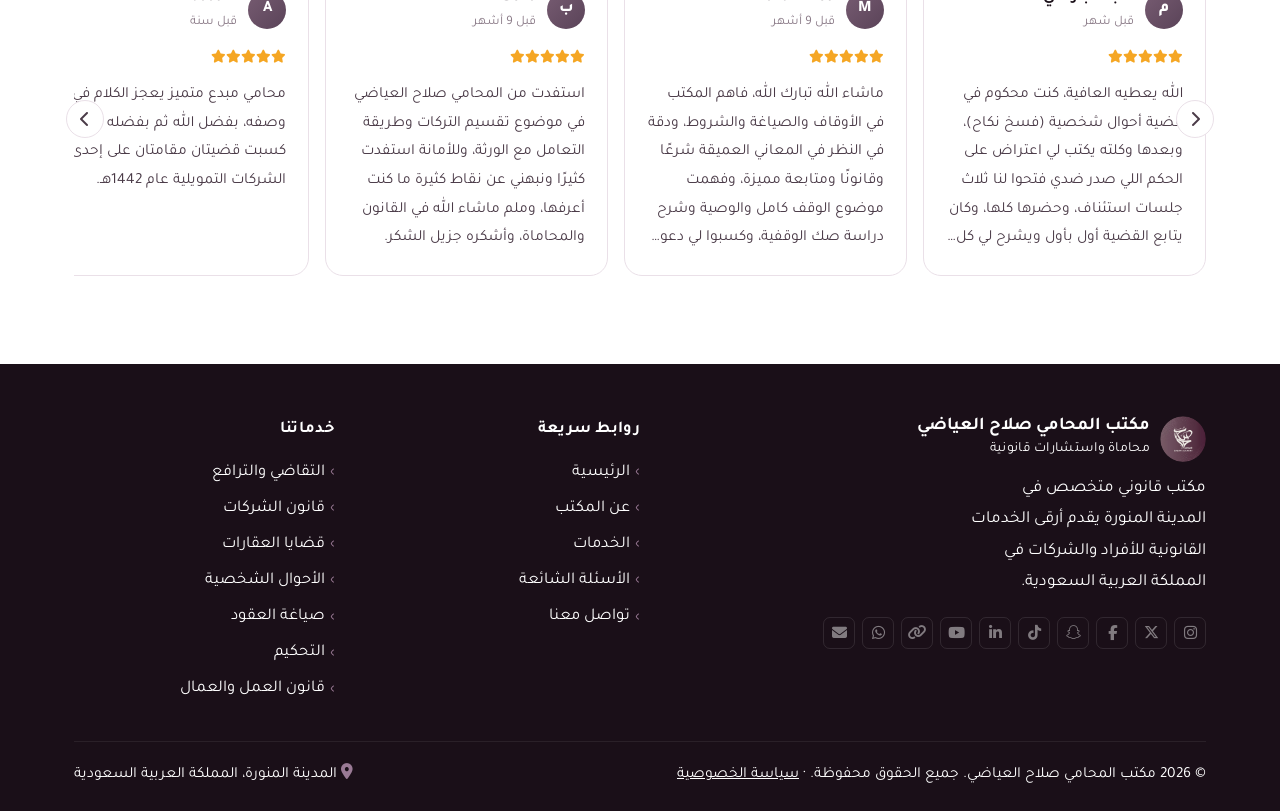
==== commit c603ed6e: "Readable text: pure white text on dark sections again; all font sizes on every page 2px larger. Page" ====
--- a/index.html
+++ b/index.html
@@ -149,13 +149,13 @@
 nav{display:flex;align-items:center;justify-content:space-between;padding:12px 24px;max-width:1180px;margin:0 auto;gap:12px}
 
 .logo{display:flex;align-items:center;gap:10px;flex-shrink:0}
-.logo-nm{font-size:15px;font-weight:700;color:#fff;line-height:1.2;transition:var(--ease)}
-.logo-tg{font-size:10px;color:rgba(255,255,255,.55);transition:var(--ease);letter-spacing:.3px}
+.logo-nm{font-size:17px;font-weight:700;color:#fff;line-height:1.2;transition:var(--ease)}
+.logo-tg{font-size:12px;color:#fff;transition:var(--ease);letter-spacing:.3px}
 header.sc .logo-nm{color:var(--tx)}
 header.sc .logo-tg{color:var(--pl)}
 
 .nl{display:flex;gap:1px;list-style:none}
-.nl a{padding:7px 12px;border-radius:8px;font-size:16.5px;font-weight:500;color:rgba(255,255,255,.8);transition:var(--ease);position:relative}
+.nl a{padding:7px 12px;border-radius:8px;font-size:18.5px;font-weight:500;color:#fff;transition:var(--ease);position:relative}
 header.sc .nl a{color:var(--tx2)}
 .nl a:hover{color:var(--pl);background:rgba(119,92,114,.1)}
 header.sc .nl a:hover{color:var(--p)}
@@ -164,12 +164,12 @@
 .nl a.active::after{content:'';position:absolute;bottom:-1px;left:50%;transform:translateX(-50%);width:18px;height:2px;background:var(--pl);border-radius:1px}
 
 .nc{display:flex;align-items:center;gap:7px}
-.btn-icon{width:36px;height:36px;border-radius:9px;border:1.5px solid rgba(255,255,255,.25);background:rgba(255,255,255,.08);color:rgba(255,255,255,.82);font-size:14px;cursor:pointer;transition:var(--ease);display:flex;align-items:center;justify-content:center;font-family:inherit}
+.btn-icon{width:36px;height:36px;border-radius:9px;border:1.5px solid rgba(255,255,255,.25);background:rgba(255,255,255,.08);color:rgba(255,255,255,.82);font-size:16px;cursor:pointer;transition:var(--ease);display:flex;align-items:center;justify-content:center;font-family:inherit}
 header.sc .btn-icon{border-color:var(--br);background:var(--card);color:var(--tx2)}
 .btn-icon:hover{border-color:var(--pl);color:var(--pl)}
 header.sc .btn-icon:hover{border-color:var(--p);color:var(--p)}
 
-.btn-lang{width:auto;padding:0 12px;gap:5px;font-size:12px;font-weight:600}
+.btn-lang{width:auto;padding:0 12px;gap:5px;font-size:14px;font-weight:600}
 
 .hbg{display:none;flex-direction:column;gap:5px;cursor:pointer;padding:7px;border:none;background:none}
 .hbg span{width:22px;height:2px;border-radius:1px;background:rgba(255,255,255,.85);display:block;transition:var(--ease)}
@@ -177,10 +177,10 @@
 
 .mmenu{display:none;position:fixed;inset:0;background:var(--bg2);z-index:999;flex-direction:column;align-items:center;justify-content:center;gap:24px}
 .mmenu.open{display:flex}
-.mmx{position:absolute;top:20px;font-size:22px;cursor:pointer;color:var(--tx3);background:none;border:none}
+.mmx{position:absolute;top:20px;font-size:24px;cursor:pointer;color:var(--tx3);background:none;border:none}
 html[dir="rtl"] .mmx{right:22px}
 html[dir="ltr"] .mmx{left:22px}
-.mmenu a{font-size:20px;font-weight:600;color:var(--tx);transition:var(--ease)}
+.mmenu a{font-size:22px;font-weight:600;color:var(--tx);transition:var(--ease)}
 .mmenu a:hover{color:var(--p)}
 
 /* ============================================================ HERO — Madina BG */
@@ -216,59 +216,59 @@
 .h-logo-wrap{margin:0 auto 18px;width:90px;height:90px;border-radius:50%;overflow:hidden;border:2px solid rgba(154,122,149,.5);}
 .h-logo-wrap img{width:100%;height:100%;object-fit:cover}
 
-.h-tag{display:inline-flex;align-items:center;gap:7px;background:rgba(26,15,24,.4);border:1px solid rgba(223,178,104,.45);color:var(--gold);padding:7px 20px;border-radius:50px;font-size:13px;font-weight:700;margin-bottom:20px;letter-spacing:.8px;}
-
-.hero h1{font-size:clamp(22px,4vw,50px);font-weight:900;color:#fff;line-height:1.15;margin-bottom:8px;}
+.h-tag{display:inline-flex;align-items:center;gap:7px;background:rgba(26,15,24,.4);border:1px solid rgba(223,178,104,.45);color:var(--gold);padding:7px 20px;border-radius:50px;font-size:15px;font-weight:700;margin-bottom:20px;letter-spacing:.8px;}
+
+.hero h1{font-size:clamp(24px,4vw,52px);font-weight:900;color:#fff;line-height:1.15;margin-bottom:8px;}
 .hero h1 .ac{color:var(--gold)}
 .hero h1 .h1-main{white-space:nowrap}
-@media(max-width:600px){.hero h1{font-size:max(18px,5.4vw)}}
-.hero h1 .h1-sub{display:block;font-size:max(13px,.44em);font-weight:700;line-height:1.5;margin-top:10px;opacity:.92}
+@media(max-width:600px){.hero h1{font-size:max(20px,5.4vw)}}
+.hero h1 .h1-sub{display:block;font-size:max(15px,.44em);font-weight:700;line-height:1.5;margin-top:10px;opacity:.92}
 .hdv{width:56px;height:3px;background:linear-gradient(90deg,var(--gold),var(--p));margin:16px auto 22px;border-radius:2px}
-.h-sub{font-size:clamp(14px,1.9vw,17px);color:rgba(255,255,255,.92);margin-bottom:40px;font-weight:300;line-height:1.8;text-wrap:balance}
+.h-sub{font-size:clamp(16px,1.9vw,19px);color:#fff;margin-bottom:40px;font-weight:300;line-height:1.8;text-wrap:balance}
 
 .h-stats{display:flex;justify-content:center;margin-bottom:44px;flex-wrap:wrap}
 .ctr{padding:0 40px;text-align:center;border-inline-end:1px solid rgba(255,255,255,.15)}
 .ctr:last-child{border-inline-end:none}
-.ctr .n{font-size:38px;font-weight:900;color:var(--gold);line-height:1;margin-bottom:4px;}
-.ctr .l{font-size:11px;color:rgba(255,255,255,.8);letter-spacing:.3px;}
+.ctr .n{font-size:40px;font-weight:900;color:var(--gold);line-height:1;margin-bottom:4px;}
+.ctr .l{font-size:13px;color:#fff;letter-spacing:.3px;}
 
 .h-btns{display:flex;justify-content:center;gap:12px;flex-wrap:wrap}
-.bm{padding:13px 32px;background:linear-gradient(135deg,var(--p),var(--pd));color:#fff;border:none;border-radius:10px;font-size:17px;font-weight:700;cursor:pointer;transition:var(--ease);font-family:inherit;display:inline-flex;align-items:center;gap:8px;text-decoration:none}
+.bm{padding:13px 32px;background:linear-gradient(135deg,var(--p),var(--pd));color:#fff;border:none;border-radius:10px;font-size:19px;font-weight:700;cursor:pointer;transition:var(--ease);font-family:inherit;display:inline-flex;align-items:center;gap:8px;text-decoration:none}
 .bm:hover{transform:translateY(-2px);}
-.bo{padding:13px 32px;background:rgba(255,255,255,.1);color:#fff;border:1.5px solid rgba(255,255,255,.35);backdrop-filter:blur(8px);border-radius:10px;font-size:17px;font-weight:500;cursor:pointer;transition:var(--ease);font-family:inherit;display:inline-flex;align-items:center;gap:8px;text-decoration:none}
+.bo{padding:13px 32px;background:rgba(255,255,255,.1);color:#fff;border:1.5px solid rgba(255,255,255,.35);backdrop-filter:blur(8px);border-radius:10px;font-size:19px;font-weight:500;cursor:pointer;transition:var(--ease);font-family:inherit;display:inline-flex;align-items:center;gap:8px;text-decoration:none}
 .bo:hover{background:rgba(255,255,255,.18);border-color:rgba(255,255,255,.65);transform:translateY(-2px)}
 
-.scroll-hint{position:absolute;bottom:28px;left:50%;transform:translateX(-50%);display:flex;flex-direction:column;align-items:center;gap:5px;color:rgba(255,255,255,.28);font-size:10px;z-index:2;animation:bob 2.5s ease-in-out infinite;letter-spacing:.5px;text-transform:uppercase}
+.scroll-hint{position:absolute;bottom:28px;left:50%;transform:translateX(-50%);display:flex;flex-direction:column;align-items:center;gap:5px;color:rgba(255,255,255,.28);font-size:12px;z-index:2;animation:bob 2.5s ease-in-out infinite;letter-spacing:.5px;text-transform:uppercase}
 @keyframes bob{0%,100%{transform:translateX(-50%) translateY(0)}50%{transform:translateX(-50%) translateY(-7px)}}
 
 /* ============================================================ SECTIONS */
 section{padding:88px 0}
 .sh{text-align:center;margin-bottom:54px}
-.stg{display:inline-flex;align-items:center;gap:7px;color:var(--p);font-size:11px;font-weight:700;letter-spacing:2px;text-transform:uppercase;margin-bottom:10px}
+.stg{display:inline-flex;align-items:center;gap:7px;color:var(--p);font-size:13px;font-weight:700;letter-spacing:2px;text-transform:uppercase;margin-bottom:10px}
 .stg::before,.stg::after{content:'';width:22px;height:1.5px;background:var(--p)}
-.sti{font-size:clamp(24px,3.6vw,40px);font-weight:800;color:var(--tx);line-height:1.25;margin-bottom:12px;text-wrap:balance}
-.sde{font-size:18px;color:var(--tx2);max-width:520px;margin:0 auto;line-height:1.85;text-wrap:balance}
+.sti{font-size:clamp(26px,3.6vw,42px);font-weight:800;color:var(--tx);line-height:1.25;margin-bottom:12px;text-wrap:balance}
+.sde{font-size:20px;color:var(--tx2);max-width:520px;margin:0 auto;line-height:1.85;text-wrap:balance}
 
 /* ============================================================ SPECIALISTS */
 .spec{background:linear-gradient(140deg,var(--nv) 0%,var(--nv2) 55%,#4A2E45 100%);padding:68px 0;position:relative;overflow:hidden}
 .spec::before{content:'';position:absolute;inset:0;background-image:radial-gradient(rgba(119,92,114,.12) 1px,transparent 1px);background-size:26px 26px}
 .spec-in{position:relative;z-index:1;text-align:center}
-.sl1,.sl2{font-size:clamp(19px,3.3vw,36px);font-weight:700;color:rgba(255,255,255,.8);line-height:1.3}
-.sl3{font-size:clamp(38px,7.2vw,86px);font-weight:900;color:var(--pl);line-height:1.1;margin-top:4px}
+.sl1,.sl2{font-size:clamp(21px,3.3vw,38px);font-weight:700;color:#fff;line-height:1.3}
+.sl3{font-size:clamp(40px,7.2vw,88px);font-weight:900;color:var(--pl);line-height:1.1;margin-top:4px}
 .sdiv{width:64px;height:3px;background:linear-gradient(90deg,var(--pl),var(--p));margin:20px auto;border-radius:2px}
-.ssub{font-size:clamp(14px,1.7vw,16px);color:rgba(255,255,255,.55);max-width:500px;margin:0 auto 28px;line-height:1.8;text-wrap:balance}
-.s-cta{display:inline-flex;align-items:center;gap:8px;padding:11px 28px;background:rgba(154,122,149,.16);border:1.5px solid rgba(154,122,149,.38);color:var(--pl);border-radius:9px;font-size:13px;font-weight:600;transition:var(--ease);text-decoration:none}
+.ssub{font-size:clamp(16px,1.7vw,18px);color:#fff;max-width:500px;margin:0 auto 28px;line-height:1.8;text-wrap:balance}
+.s-cta{display:inline-flex;align-items:center;gap:8px;padding:11px 28px;background:rgba(154,122,149,.16);border:1.5px solid rgba(154,122,149,.38);color:#fff;border-radius:9px;font-size:15px;font-weight:600;transition:var(--ease);text-decoration:none}
 .s-cta:hover{background:rgba(154,122,149,.3);transform:translateY(-2px)}
 
 /* ============================================================ VIDEO */
 #video-sec{background:var(--bg2)}
 .v-wrap{display:grid;grid-template-columns:1fr 1fr;gap:56px;align-items:center}
 .v-text .stg{margin-bottom:10px}
-.v-text h2{font-size:clamp(21px,2.9vw,36px);font-weight:800;color:var(--tx);line-height:1.3;margin-bottom:14px;text-wrap:balance}
-.v-text p{font-size:17px;color:var(--tx2);line-height:1.9;margin-bottom:12px}
+.v-text h2{font-size:clamp(23px,2.9vw,38px);font-weight:800;color:var(--tx);line-height:1.3;margin-bottom:14px;text-wrap:balance}
+.v-text p{font-size:19px;color:var(--tx2);line-height:1.9;margin-bottom:12px}
 .v-feats{display:flex;flex-direction:column;gap:9px;margin-top:18px}
-.vf{display:flex;align-items:center;gap:10px;font-size:16.5px;color:var(--tx2);font-weight:500}
-.vf i{width:30px;height:30px;background:linear-gradient(135deg,rgba(119,92,114,.12),rgba(119,92,114,.05));border-radius:8px;display:flex;align-items:center;justify-content:center;font-size:13px;color:var(--p);flex-shrink:0}
+.vf{display:flex;align-items:center;gap:10px;font-size:18.5px;color:var(--tx2);font-weight:500}
+.vf i{width:30px;height:30px;background:linear-gradient(135deg,rgba(119,92,114,.12),rgba(119,92,114,.05));border-radius:8px;display:flex;align-items:center;justify-content:center;font-size:15px;color:var(--p);flex-shrink:0}
 
 /* Video Player */
 .vbox{position:relative;border-radius:var(--rl);overflow:hidden;border:1px solid var(--br);background:#000}
@@ -279,7 +279,7 @@
   border:1px solid rgba(255,255,255,.2);color:rgba(255,255,255,.85);
   width:34px;height:34px;border-radius:8px;
   display:flex;align-items:center;justify-content:center;
-  font-size:13px;cursor:pointer;transition:var(--ease);z-index:3;
+  font-size:15px;cursor:pointer;transition:var(--ease);z-index:3;
 }
 html[dir="rtl"] .sound-btn{left:14px}
 html[dir="ltr"] .sound-btn{right:14px}
@@ -298,16 +298,16 @@
 .ab-dots{position:absolute;bottom:12px;left:50%;transform:translateX(-50%);display:flex;gap:6px;z-index:4}
 .ab-dot{width:7px;height:7px;border-radius:50%;background:rgba(255,255,255,.4);border:none;cursor:pointer;transition:var(--ease);padding:0}
 .ab-dot.on{background:#fff;width:20px;border-radius:4px}
-.ab-cnt h2{font-size:clamp(21px,2.9vw,36px);font-weight:800;color:var(--tx);line-height:1.28;margin-bottom:16px;text-wrap:balance}
-.ab-cnt p{font-size:17.5px;color:var(--tx2);line-height:1.9;margin-bottom:13px}
+.ab-cnt h2{font-size:clamp(23px,2.9vw,38px);font-weight:800;color:var(--tx);line-height:1.28;margin-bottom:16px;text-wrap:balance}
+.ab-cnt p{font-size:19.5px;color:var(--tx2);line-height:1.9;margin-bottom:13px}
 .feats{display:grid;grid-template-columns:1fr 1fr;gap:10px;margin-top:20px}
-.feat{display:flex;align-items:center;gap:8px;font-size:16.5px;color:var(--tx2);font-weight:500}
-.feat i{color:var(--p);font-size:13px;flex-shrink:0}
+.feat{display:flex;align-items:center;gap:8px;font-size:18.5px;color:var(--tx2);font-weight:500}
+.feat i{color:var(--p);font-size:15px;flex-shrink:0}
 
 /* ============================================================ SERVICES */
 #services{background:var(--bg2)}
 .svc-tabs{display:flex;justify-content:center;gap:7px;margin-bottom:36px;flex-wrap:wrap}
-.stab{padding:8px 20px;border-radius:50px;border:1.5px solid var(--br);background:transparent;font-size:12.5px;font-weight:600;color:var(--tx2);cursor:pointer;transition:var(--ease);font-family:inherit;display:flex;align-items:center;gap:6px}
+.stab{padding:8px 20px;border-radius:50px;border:1.5px solid var(--br);background:transparent;font-size:14.5px;font-weight:600;color:var(--tx2);cursor:pointer;transition:var(--ease);font-family:inherit;display:flex;align-items:center;gap:6px}
 .stab:hover{border-color:var(--p);color:var(--p)}
 .stab.on{background:linear-gradient(135deg,var(--p),var(--pd));border-color:transparent;color:#fff;}
 
@@ -318,13 +318,13 @@
 .svc-card:hover::before,.svc-card.active::before{opacity:1}
 .svc-card.active{border-color:rgba(119,92,114,.32);}
 
-.svc-ico{width:54px;height:54px;border-radius:13px;display:flex;align-items:center;justify-content:center;margin-bottom:18px;font-size:21px;transition:var(--ease);background:linear-gradient(135deg,rgba(119,92,114,.12),rgba(119,92,114,.05));border:1px solid rgba(119,92,114,.18);color:var(--p)}
+.svc-ico{width:54px;height:54px;border-radius:13px;display:flex;align-items:center;justify-content:center;margin-bottom:18px;font-size:23px;transition:var(--ease);background:linear-gradient(135deg,rgba(119,92,114,.12),rgba(119,92,114,.05));border:1px solid rgba(119,92,114,.18);color:var(--p)}
 .svc-card:hover .svc-ico{background:linear-gradient(135deg,var(--p),var(--pd));color:#fff;border-color:transparent;}
-.svc-card h3{font-size:19px;font-weight:700;color:var(--tx);margin-bottom:9px;text-wrap:balance}
-.svc-short{font-size:16.5px;color:var(--tx2);line-height:1.75;text-wrap:balance}
-.svc-link{display:inline-flex;align-items:center;gap:7px;margin-top:10px;font-size:13.5px;font-weight:700;color:var(--p);position:relative;z-index:2}
+.svc-card h3{font-size:21px;font-weight:700;color:var(--tx);margin-bottom:9px;text-wrap:balance}
+.svc-short{font-size:18.5px;color:var(--tx2);line-height:1.75;text-wrap:balance}
+.svc-link{display:inline-flex;align-items:center;gap:7px;margin-top:10px;font-size:15.5px;font-weight:700;color:var(--p);position:relative;z-index:2}
 .svc-link:hover{color:var(--pd);text-decoration:underline}
-.svc-detail{font-size:16px;color:var(--tx3);line-height:1.75;max-height:0;opacity:0;overflow:hidden;border-top:1px solid transparent;margin-top:0;padding-top:0;transition:max-height .45s cubic-bezier(.4,0,.2,1),opacity .35s ease,margin-top .3s ease,padding-top .3s ease,border-color .3s ease}
+.svc-detail{font-size:18px;color:var(--tx3);line-height:1.75;max-height:0;opacity:0;overflow:hidden;border-top:1px solid transparent;margin-top:0;padding-top:0;transition:max-height .45s cubic-bezier(.4,0,.2,1),opacity .35s ease,margin-top .3s ease,padding-top .3s ease,border-color .3s ease}
 .svc-card.active .svc-detail,.svc-card:hover .svc-detail{max-height:330px;opacity:1;margin-top:10px;padding-top:10px;border-top-color:var(--br)}
 .svc-card.hidden{display:none}
 
@@ -332,14 +332,14 @@
 .deserve{background:var(--bg);padding:76px 0;position:relative;overflow:hidden}
 .deserve::before{content:'';position:absolute;inset:0;background:radial-gradient(ellipse 140% 70% at 108% -8%,rgba(119,92,114,.06),transparent),radial-gradient(ellipse 100% 100% at -18% 108%,rgba(119,92,114,.04),transparent);pointer-events:none}
 .dv-in{position:relative;z-index:1;max-width:780px;margin:0 auto;text-align:center;padding:0 24px}
-.dv-q{font-size:clamp(18px,2.9vw,30px);font-weight:800;color:var(--tx);line-height:1.5;margin-bottom:32px;text-wrap:balance}
+.dv-q{font-size:clamp(20px,2.9vw,32px);font-weight:800;color:var(--tx);line-height:1.5;margin-bottom:32px;text-wrap:balance}
 .dv-q .hl{color:var(--p)}
 .dv-list{display:flex;flex-direction:column;gap:11px;text-align:right;max-width:600px;margin:0 auto 36px}
 html[dir="ltr"] .dv-list{text-align:left}
-.dv-item{display:flex;align-items:center;gap:13px;background:var(--bg2);border:1px solid var(--br);border-inline-start:4px solid var(--p);border-radius:9px;padding:13px 18px;font-size:17.5px;font-weight:600;color:var(--tx);transition:var(--ease)}
+.dv-item{display:flex;align-items:center;gap:13px;background:var(--bg2);border:1px solid var(--br);border-inline-start:4px solid var(--p);border-radius:9px;padding:13px 18px;font-size:19.5px;font-weight:600;color:var(--tx);transition:var(--ease)}
 .dv-item:hover{border-inline-start-color:var(--pl);transform:translateX(-3px);}
 html[dir="ltr"] .dv-item:hover{transform:translateX(3px)}
-.dv-item .di{width:36px;height:36px;background:linear-gradient(135deg,rgba(119,92,114,.11),rgba(119,92,114,.04));border-radius:8px;display:flex;align-items:center;justify-content:center;font-size:15px;color:var(--p);flex-shrink:0;transition:var(--ease)}
+.dv-item .di{width:36px;height:36px;background:linear-gradient(135deg,rgba(119,92,114,.11),rgba(119,92,114,.04));border-radius:8px;display:flex;align-items:center;justify-content:center;font-size:17px;color:var(--p);flex-shrink:0;transition:var(--ease)}
 .dv-item:hover .di{background:linear-gradient(135deg,var(--p),var(--pd));color:#fff}
 
 /* ============================================================ MADINAH */
@@ -348,29 +348,29 @@
 .mad:hover .mad-bg{transform:scale(1.03)}
 .mad-ov{position:absolute;inset:0;background:linear-gradient(to bottom,rgba(26,15,24,.05) 0%,rgba(26,15,24,.2) 55%,rgba(26,15,24,.55) 100%)}
 .mad-cnt{position:relative;z-index:1;max-width:880px;margin:0 auto;text-align:center;padding:68px 24px}
-.mad-badge{display:inline-flex;align-items:center;gap:7px;background:rgba(26,15,24,.4);border:1px solid rgba(223,178,104,.45);color:var(--gold);padding:7px 18px;border-radius:50px;font-size:12px;font-weight:600;margin-bottom:22px;}
-.mad-title{font-size:clamp(14px,4vw,40px);font-weight:900;color:#fff;line-height:1.2;margin-bottom:12px;white-space:nowrap}
+.mad-badge{display:inline-flex;align-items:center;gap:7px;background:rgba(26,15,24,.4);border:1px solid rgba(223,178,104,.45);color:var(--gold);padding:7px 18px;border-radius:50px;font-size:14px;font-weight:600;margin-bottom:22px;}
+.mad-title{font-size:clamp(16px,4vw,42px);font-weight:900;color:#fff;line-height:1.2;margin-bottom:12px;white-space:nowrap}
 .mad-title span{color:var(--gold)}
 .mad-sdv{width:54px;height:3px;background:linear-gradient(90deg,var(--gold),var(--p));margin:12px auto;border-radius:2px}
-.mad-sub{font-size:clamp(13px,1.7vw,16px);color:rgba(255,255,255,.92);margin-bottom:32px;text-wrap:balance}
+.mad-sub{font-size:clamp(15px,1.7vw,18px);color:#fff;margin-bottom:32px;text-wrap:balance}
 .mad-row{display:flex;justify-content:center;gap:12px;flex-wrap:wrap}
-.mad-ci{display:flex;align-items:center;gap:8px;background:rgba(255,255,255,.08);border:1px solid rgba(255,255,255,.15);backdrop-filter:blur(8px);border-radius:9px;padding:10px 18px;font-size:13px;font-weight:500;color:rgba(255,255,255,.82);transition:var(--ease);text-decoration:none}
-.mad-ci i{color:var(--gold);font-size:14px}
+.mad-ci{display:flex;align-items:center;gap:8px;background:rgba(255,255,255,.08);border:1px solid rgba(255,255,255,.15);backdrop-filter:blur(8px);border-radius:9px;padding:10px 18px;font-size:15px;font-weight:500;color:rgba(255,255,255,.82);transition:var(--ease);text-decoration:none}
+.mad-ci i{color:var(--gold);font-size:16px}
 .mad-ci:hover{background:rgba(119,92,114,.28);border-color:var(--pl);color:#fff;transform:translateY(-2px)}
 
 /* ============================================================ WHY US */
 #why{background:linear-gradient(140deg,var(--nv) 0%,var(--nv2) 55%,#3A2040 100%);position:relative;overflow:hidden}
 #why::before{content:'';position:absolute;inset:0;background:url("data:image/svg+xml,%3Csvg width='60' height='60' viewBox='0 0 60 60' xmlns='http://www.w3.org/2000/svg'%3E%3Cg fill='%23775C72' fill-opacity='0.04'%3E%3Cpath d='M36 34v-4h-2v4h-4v2h4v4h2v-4h4v-2h-4zm0-30V0h-2v4h-4v2h4v4h2V6h4V4h-4zM6 34v-4H4v4H0v2h4v4h2v-4h4v-2H6zM6 4V0H4v4H0v2h4v4h2V6h4V4H6z'/%3E%3C/g%3E%3C/svg%3E")}
 #why .sti,#why .sde{color:rgba(255,255,255,.9)}
-#why .stg{color:var(--pl)}
+#why .stg{color:#fff}
 #why .stg::before,#why .stg::after{background:var(--pl)}
 .wy-grid{display:grid;grid-template-columns:repeat(4,1fr);gap:18px;position:relative;z-index:1}
 .wy-card{background:rgba(255,255,255,.05);border:1px solid rgba(154,122,149,.15);border-radius:var(--rl);padding:30px 18px;text-align:center;transition:var(--ease)}
 .wy-card:hover{background:rgba(255,255,255,.09);border-color:rgba(154,122,149,.4);transform:translateY(-4px)}
-.wy-ico{width:60px;height:60px;background:linear-gradient(135deg,rgba(119,92,114,.2),rgba(119,92,114,.07));border-radius:50%;display:flex;align-items:center;justify-content:center;margin:0 auto 16px;font-size:24px;color:var(--pl);transition:var(--ease)}
+.wy-ico{width:60px;height:60px;background:linear-gradient(135deg,rgba(119,92,114,.2),rgba(119,92,114,.07));border-radius:50%;display:flex;align-items:center;justify-content:center;margin:0 auto 16px;font-size:26px;color:var(--pl);transition:var(--ease)}
 .wy-card:hover .wy-ico{background:linear-gradient(135deg,var(--p),var(--pd));color:#fff}
-.wy-card h3{font-size:18px;font-weight:700;color:#fff;margin-bottom:8px;text-wrap:balance}
-.wy-card p{font-size:16px;color:rgba(255,255,255,.52);line-height:1.75}
+.wy-card h3{font-size:20px;font-weight:700;color:#fff;margin-bottom:8px;text-wrap:balance}
+.wy-card p{font-size:18px;color:#fff;line-height:1.75}
 
 /* ============================================================ FAQ */
 #faq{background:var(--bg)}
@@ -378,13 +378,13 @@
 .faq-item{background:var(--bg2);border:1px solid var(--br);border-radius:var(--r);overflow:hidden;transition:var(--ease)}
 .faq-item.open{border-color:rgba(119,92,114,.38);}
 .faq-q{display:flex;align-items:center;justify-content:space-between;padding:16px 20px;cursor:pointer;gap:14px;user-select:none}
-.faq-q span{font-size:17.5px;font-weight:700;color:var(--tx);line-height:1.4}
+.faq-q span{font-size:19.5px;font-weight:700;color:var(--tx);line-height:1.4}
 .faq-item.open .faq-q span{color:var(--p)}
-.faq-arr{width:30px;height:30px;border-radius:7px;background:var(--bg);border:1px solid var(--br);display:flex;align-items:center;justify-content:center;font-size:12px;color:var(--tx3);flex-shrink:0;transition:var(--ease)}
+.faq-arr{width:30px;height:30px;border-radius:7px;background:var(--bg);border:1px solid var(--br);display:flex;align-items:center;justify-content:center;font-size:14px;color:var(--tx3);flex-shrink:0;transition:var(--ease)}
 .faq-item.open .faq-arr{background:var(--p);border-color:var(--p);color:#fff;transform:rotate(180deg)}
 .faq-a{padding:0 20px;max-height:0;overflow:hidden;transition:max-height .4s ease,padding .3s ease}
 .faq-item.open .faq-a{max-height:270px;padding-bottom:16px}
-.faq-a p{font-size:16.5px;color:var(--tx2);line-height:1.85}
+.faq-a p{font-size:18.5px;color:var(--tx2);line-height:1.85}
 
 /* ============================================================ BOOKING */
 #booking{background:var(--bg)}
@@ -392,14 +392,14 @@
 .bk-form{display:flex;flex-direction:column;gap:16px;margin-top:8px}
 .frow{display:grid;grid-template-columns:1fr 1fr;gap:14px}
 .fg-{display:flex;flex-direction:column;gap:6px}
-.fg- label{font-size:11.5px;font-weight:700;color:var(--tx2);letter-spacing:.5px;text-transform:uppercase}
-.fg- input,.fg- select,.fg- textarea{width:100%;padding:11px 15px;border:1.5px solid var(--br);border-radius:var(--r);background:var(--bg);color:var(--tx);font-family:inherit;font-size:17px;transition:var(--ease);outline:none;-webkit-appearance:none}
+.fg- label{font-size:13.5px;font-weight:700;color:var(--tx2);letter-spacing:.5px;text-transform:uppercase}
+.fg- input,.fg- select,.fg- textarea{width:100%;padding:11px 15px;border:1.5px solid var(--br);border-radius:var(--r);background:var(--bg);color:var(--tx);font-family:inherit;font-size:19px;transition:var(--ease);outline:none;-webkit-appearance:none}
 .fg- input:focus,.fg- select:focus,.fg- textarea:focus{border-color:var(--p);}
 .fg- textarea{resize:vertical;min-height:88px;line-height:1.7}
 .fg- select{cursor:pointer;background-image:url("data:image/svg+xml,%3Csvg xmlns='http://www.w3.org/2000/svg' width='12' height='12' viewBox='0 0 24 24' fill='none' stroke='%23775C72' stroke-width='2.5'%3E%3Cpolyline points='6 9 12 15 18 9'%3E%3C/polyline%3E%3C/svg%3E");background-repeat:no-repeat;background-position:left 14px center;padding-left:36px}
 html[dir="rtl"] .fg- select{background-position:right 14px center;padding-left:15px;padding-right:36px}
-.bk-note{font-size:12.5px;color:var(--tx3);display:flex;align-items:center;gap:7px}
-.bk-btn{width:100%;padding:14px;background:linear-gradient(135deg,var(--p),var(--pd));color:#fff;border:none;border-radius:var(--r);font-size:18px;font-weight:700;cursor:pointer;font-family:inherit;transition:var(--ease);display:flex;align-items:center;justify-content:center;gap:9px;letter-spacing:.3px}
+.bk-note{font-size:14.5px;color:var(--tx3);display:flex;align-items:center;gap:7px}
+.bk-btn{width:100%;padding:14px;background:linear-gradient(135deg,var(--p),var(--pd));color:#fff;border:none;border-radius:var(--r);font-size:20px;font-weight:700;cursor:pointer;font-family:inherit;transition:var(--ease);display:flex;align-items:center;justify-content:center;gap:9px;letter-spacing:.3px}
 .bk-btn:hover{transform:translateY(-2px);}
 @media(max-width:600px){.frow{grid-template-columns:1fr}.bk-wrap{padding:26px 20px}}
 
@@ -407,21 +407,21 @@
 #contact{background:var(--bg2)}
 .ct-grid{display:grid;grid-template-columns:1fr 1.45fr;gap:40px;align-items:start}
 .cinfo{background:var(--card);border:1px solid var(--br);border-radius:var(--rl);padding:34px}
-.cinfo h3{font-size:22px;font-weight:800;margin-bottom:6px;color:var(--tx);text-wrap:balance}
-.ci-desc{font-size:16.5px;color:var(--tx2);margin-bottom:24px;line-height:1.7}
+.cinfo h3{font-size:24px;font-weight:800;margin-bottom:6px;color:var(--tx);text-wrap:balance}
+.ci-desc{font-size:18.5px;color:var(--tx2);margin-bottom:24px;line-height:1.7}
 .ci{display:flex;align-items:flex-start;gap:13px;padding:12px 0;border-bottom:1px solid var(--br)}
 .ci:last-of-type{border-bottom:none}
-.ci-ic{width:40px;height:40px;background:linear-gradient(135deg,rgba(119,92,114,.11),rgba(119,92,114,.04));border-radius:9px;display:flex;align-items:center;justify-content:center;font-size:16px;color:var(--p);flex-shrink:0}
-.ci-tx .lb{font-size:10px;color:var(--tx3);font-weight:600;margin-bottom:2px;text-transform:uppercase;letter-spacing:.6px}
-.ci-tx .vl{font-size:17px;font-weight:600;color:var(--tx);text-wrap:balance}
+.ci-ic{width:40px;height:40px;background:linear-gradient(135deg,rgba(119,92,114,.11),rgba(119,92,114,.04));border-radius:9px;display:flex;align-items:center;justify-content:center;font-size:18px;color:var(--p);flex-shrink:0}
+.ci-tx .lb{font-size:12px;color:var(--tx3);font-weight:600;margin-bottom:2px;text-transform:uppercase;letter-spacing:.6px}
+.ci-tx .vl{font-size:19px;font-weight:600;color:var(--tx);text-wrap:balance}
 .ci-tx{min-width:0}
-.ci-tx .vl.addr{font-size:clamp(14px,3.6vw,17px);display:block;text-wrap:balance}
+.ci-tx .vl.addr{font-size:clamp(16px,3.6vw,19px);display:block;text-wrap:balance}
 .ci-tx .vl a{color:inherit;transition:var(--ease)}
 .ci-tx .vl a:hover{color:var(--p)}
 .soc-sec{margin-top:20px;padding-top:20px;border-top:1px solid var(--br)}
-.soc-tl{font-size:10px;color:var(--tx3);margin-bottom:11px;font-weight:600;text-transform:uppercase;letter-spacing:.6px}
+.soc-tl{font-size:12px;color:var(--tx3);margin-bottom:11px;font-weight:600;text-transform:uppercase;letter-spacing:.6px}
 .soc-lks{display:flex;gap:8px;flex-wrap:wrap}
-.sl{display:flex;align-items:center;gap:6px;padding:8px 13px;border-radius:8px;border:1.5px solid var(--br);font-size:12.5px;font-weight:600;color:var(--tx2);transition:var(--ease);text-decoration:none}
+.sl{display:flex;align-items:center;gap:6px;padding:8px 13px;border-radius:8px;border:1.5px solid var(--br);font-size:14.5px;font-weight:600;color:var(--tx2);transition:var(--ease);text-decoration:none}
 .sl:hover{transform:translateY(-2px);}
 .sl.ig:hover{border-color:#E1306C;color:#E1306C}
 .sl.tw:hover{border-color:#1DA1F2;color:#1DA1F2}
@@ -435,23 +435,23 @@
 .mwrap{border-radius:var(--rl);overflow:hidden;border:1px solid var(--br);}
 .mwrap iframe{width:100%;height:420px;border:none;display:block}
 .mcta{background:var(--card);padding:14px 18px;display:flex;align-items:center;justify-content:space-between;border-top:1px solid var(--br);gap:10px}
-.mcta p{font-size:12.5px;color:var(--tx2)}
-.bdir{display:inline-flex;align-items:center;gap:6px;padding:8px 16px;background:linear-gradient(135deg,var(--p),var(--pd));color:#fff;border-radius:8px;font-size:12.5px;font-weight:600;text-decoration:none;transition:var(--ease);white-space:nowrap;flex-shrink:0}
+.mcta p{font-size:14.5px;color:var(--tx2)}
+.bdir{display:inline-flex;align-items:center;gap:6px;padding:8px 16px;background:linear-gradient(135deg,var(--p),var(--pd));color:#fff;border-radius:8px;font-size:14.5px;font-weight:600;text-decoration:none;transition:var(--ease);white-space:nowrap;flex-shrink:0}
 .bdir:hover{transform:translateY(-2px);}
 
 /* ============================================================ REVIEWS */
 .rev-sec{margin-top:56px;padding-top:48px;border-top:1px solid var(--br)}
 .rev-head{display:flex;align-items:center;justify-content:space-between;flex-wrap:wrap;gap:16px;margin-bottom:28px}
-.rev-tt h3{font-size:22px;font-weight:800;color:var(--tx);margin-bottom:6px;text-wrap:balance}
-.rev-score{display:flex;align-items:center;gap:8px;font-size:14px;color:var(--tx2)}
+.rev-tt h3{font-size:24px;font-weight:800;color:var(--tx);margin-bottom:6px;text-wrap:balance}
+.rev-score{display:flex;align-items:center;gap:8px;font-size:16px;color:var(--tx2)}
 .rev-score .stars{display:inline-flex;flex-shrink:0}
-.rev-score .stars i{color:#F5A623;font-size:13px}
+.rev-score .stars i{color:#F5A623;font-size:15px}
 .rev-score b{color:var(--tx);font-weight:800}
-.rev-all{display:inline-flex;align-items:center;gap:7px;padding:9px 18px;border:1.5px solid var(--br);border-radius:9px;font-size:13px;font-weight:600;color:var(--tx2);transition:var(--ease);text-decoration:none;white-space:nowrap}
+.rev-all{display:inline-flex;align-items:center;gap:7px;padding:9px 18px;border:1.5px solid var(--br);border-radius:9px;font-size:15px;font-weight:600;color:var(--tx2);transition:var(--ease);text-decoration:none;white-space:nowrap}
 .rev-all:hover{border-color:var(--p);color:var(--p)}
 
 .rev-carousel{position:relative}
-.rev-arr{position:absolute;top:50%;transform:translateY(-50%);width:38px;height:38px;border-radius:50%;background:var(--card);border:1px solid var(--br);color:var(--tx2);display:flex;align-items:center;justify-content:center;font-size:14px;cursor:pointer;z-index:5;transition:var(--ease)}
+.rev-arr{position:absolute;top:50%;transform:translateY(-50%);width:38px;height:38px;border-radius:50%;background:var(--card);border:1px solid var(--br);color:var(--tx2);display:flex;align-items:center;justify-content:center;font-size:16px;cursor:pointer;z-index:5;transition:var(--ease)}
 .rev-arr:hover{border-color:var(--p);color:var(--p);background:var(--bg2)}
 .rev-arr-l{left:-8px}
 .rev-arr-r{right:-8px}
@@ -461,39 +461,39 @@
 .rev-track{display:flex;gap:16px;width:max-content}
 .rev-card{background:var(--card);border:1px solid var(--br);border-radius:var(--rl);padding:22px;flex:0 0 calc((100vw - 24px*2 - 16px*3)/4);max-width:calc((1180px - 16px*3)/4);scroll-snap-align:start;display:flex;flex-direction:column;min-height:220px}
 .rev-top{display:flex;align-items:center;gap:11px;margin-bottom:12px}
-.rev-av{width:38px;height:38px;border-radius:50%;background:linear-gradient(135deg,var(--p),var(--pd));color:#fff;display:flex;align-items:center;justify-content:center;font-weight:800;font-size:14px;flex-shrink:0}
-.rev-nm{font-size:13.5px;font-weight:700;color:var(--tx)}
-.rev-dt{font-size:11px;color:var(--tx3)}
+.rev-av{width:38px;height:38px;border-radius:50%;background:linear-gradient(135deg,var(--p),var(--pd));color:#fff;display:flex;align-items:center;justify-content:center;font-weight:800;font-size:16px;flex-shrink:0}
+.rev-nm{font-size:15.5px;font-weight:700;color:var(--tx)}
+.rev-dt{font-size:13px;color:var(--tx3)}
 .rev-stars{margin-bottom:8px}
-.rev-stars i{color:#F5A623;font-size:11px}
-.rev-txt{font-size:13.5px;color:var(--tx2);line-height:1.85;overflow:hidden;display:-webkit-box;-webkit-box-orient:vertical;-webkit-line-clamp:6}
+.rev-stars i{color:#F5A623;font-size:13px}
+.rev-txt{font-size:15.5px;color:var(--tx2);line-height:1.85;overflow:hidden;display:-webkit-box;-webkit-box-orient:vertical;-webkit-line-clamp:6}
 
 /* ============================================================ FOOTER */
 footer{background:var(--nv);color:rgba(255,255,255,.75);padding:52px 0 22px}
 .fg{display:grid;grid-template-columns:2fr 1fr 1fr;gap:44px;margin-bottom:38px}
-.fb-nm{font-size:16px;font-weight:700;color:#fff;line-height:1.2}
-.fb-tg{font-size:12px;color:var(--pl);letter-spacing:.3px}
-.fb-desc{font-size:15px;color:rgba(255,255,255,.5);line-height:1.85;margin:11px 0 18px;max-width:255px;text-wrap:balance}
+.fb-nm{font-size:18px;font-weight:700;color:#fff;line-height:1.2}
+.fb-tg{font-size:14px;color:#fff;letter-spacing:.3px}
+.fb-desc{font-size:17px;color:#fff;line-height:1.85;margin:11px 0 18px;max-width:255px;text-wrap:balance}
 .fb-sc{display:flex;gap:7px}
-.fb-sc a{width:32px;height:32px;border-radius:7px;border:1px solid rgba(255,255,255,.1);display:flex;align-items:center;justify-content:center;color:rgba(255,255,255,.45);font-size:13px;transition:var(--ease)}
+.fb-sc a{width:32px;height:32px;border-radius:7px;border:1px solid rgba(255,255,255,.1);display:flex;align-items:center;justify-content:center;color:rgba(255,255,255,.45);font-size:15px;transition:var(--ease)}
 .fb-sc a:hover{border-color:var(--pl);color:var(--pl);background:rgba(119,92,114,.14)}
-.fc h4{font-size:14.5px;font-weight:700;color:#fff;margin-bottom:15px;letter-spacing:.3px}
+.fc h4{font-size:16.5px;font-weight:700;color:#fff;margin-bottom:15px;letter-spacing:.3px}
 .fc ul{list-style:none;display:flex;flex-direction:column;gap:8px}
-.fc ul li a{font-size:14.5px;color:rgba(255,255,255,.4);transition:var(--ease);display:flex;align-items:center;gap:5px}
-.fc ul li a::before{content:'›';color:var(--pl);font-size:13px}
+.fc ul li a{font-size:16.5px;color:#fff;transition:var(--ease);display:flex;align-items:center;gap:5px}
+.fc ul li a::before{content:'›';color:var(--pl);font-size:15px}
 .fc ul li a:hover{color:rgba(255,255,255,.85);padding-inline-start:3px}
 .fbtm{border-top:1px solid rgba(255,255,255,.07);padding-top:20px;display:flex;align-items:center;justify-content:space-between;gap:10px;flex-wrap:wrap}
-.fbtm p{font-size:13.5px;color:rgba(255,255,255,.35)}
-.fbtm .ac{color:var(--pl)}
+.fbtm p{font-size:15.5px;color:#fff}
+.fbtm .ac{color:#fff}
 
 /* ============================================================ FLOATING ACTION BUTTONS */
 .fbtn-group{position:fixed;z-index:997;display:flex;flex-direction:column;gap:12px;bottom:26px;pointer-events:none}
 html[dir="rtl"] .fbtn-group{left:24px}
 html[dir="ltr"] .fbtn-group{right:24px}
-.fbtn{position:relative;width:52px;height:52px;border-radius:50%;display:flex;align-items:center;justify-content:center;font-size:22px;color:#fff;transition:var(--ease);text-decoration:none;touch-action:none;cursor:grab;user-select:none;-webkit-user-select:none;-webkit-user-drag:none;pointer-events:auto}
+.fbtn{position:relative;width:52px;height:52px;border-radius:50%;display:flex;align-items:center;justify-content:center;font-size:24px;color:#fff;transition:var(--ease);text-decoration:none;touch-action:none;cursor:grab;user-select:none;-webkit-user-select:none;-webkit-user-drag:none;pointer-events:auto}
 .fbtn.dragging{cursor:grabbing;transition:none;transform:none!important}
 .fbtn:hover{transform:scale(1.1) translateY(-3px)}
-.fbtn .tip{position:absolute;top:50%;transform:translateY(-50%);background:rgba(0,0,0,.72);color:#fff;padding:5px 10px;border-radius:6px;font-size:11px;white-space:nowrap;opacity:0;pointer-events:none;transition:var(--ease)}
+.fbtn .tip{position:absolute;top:50%;transform:translateY(-50%);background:rgba(0,0,0,.72);color:#fff;padding:5px 10px;border-radius:6px;font-size:13px;white-space:nowrap;opacity:0;pointer-events:none;transition:var(--ease)}
 html[dir="rtl"] .fbtn .tip{left:60px}
 html[dir="ltr"] .fbtn .tip{right:60px}
 .fbtn:hover .tip{opacity:1}
@@ -617,7 +617,7 @@
     </div>
   </div>
 
-  <div class="scroll-hint"><span class="ar-text">تمرير</span><span class="en-text">scroll</span><i class="fas fa-chevron-down" style="font-size:14px;margin-top:2px"></i></div>
+  <div class="scroll-hint"><span class="ar-text">تمرير</span><span class="en-text">scroll</span><i class="fas fa-chevron-down" style="font-size:16px;margin-top:2px"></i></div>
 </section>
 
 <!-- ═══════════════ SPECIALISTS ═══════════════ -->
@@ -794,7 +794,7 @@
       <div class="dv-item rv d4"><div class="di"><i class="fas fa-people-roof"></i></div><span class="ar-text">القضايا الأسرية وحل النزاعات بخصوصية تامة واحترام.</span><span class="en-text">Family cases and dispute resolution with complete privacy and respect.</span></div>
       <div class="dv-item rv d5"><div class="di"><i class="fas fa-briefcase"></i></div><span class="ar-text">خدمات قانونية متكاملة ومتخصصة للشركات والمنشآت.</span><span class="en-text">Comprehensive and specialized legal services for companies and enterprises.</span></div>
     </div>
-    <a href="#booking" class="bm" style="font-size:14px"><i class="fas fa-calendar-check"></i><span class="ar-text">ابدأ استشارتك الآن</span><span class="en-text">Start Your Consultation</span></a>
+    <a href="#booking" class="bm" style="font-size:16px"><i class="fas fa-calendar-check"></i><span class="ar-text">ابدأ استشارتك الآن</span><span class="en-text">Start Your Consultation</span></a>
   </div>
 </div>
 
@@ -907,7 +907,7 @@
           <label for="bkMsg"><span class="ar-text">ملخص موجز عن القضية أو الاستفسار</span><span class="en-text">Brief Summary</span></label>
           <textarea id="bkMsg" name="message" placeholder="اكتب ملخصاً مختصراً لمساعدتنا في تقديم أفضل استشارة..." data-ph-ar="اكتب ملخصاً مختصراً لمساعدتنا في تقديم أفضل استشارة..." data-ph-en="Write a brief summary to help us provide the best consultation..."></textarea>
         </div>
-        <p class="bk-note"><i class="fab fa-whatsapp" style="color:#25D366;font-size:17px"></i><span class="ar-text">سيتم إرسال طلبك مباشرةً عبر واتساب لتأكيد الموعد</span><span class="en-text">Your request will be sent via WhatsApp to confirm your appointment</span></p>
+        <p class="bk-note"><i class="fab fa-whatsapp" style="color:#25D366;font-size:19px"></i><span class="ar-text">سيتم إرسال طلبك مباشرةً عبر واتساب لتأكيد الموعد</span><span class="en-text">Your request will be sent via WhatsApp to confirm your appointment</span></p>
         <button type="submit" class="bk-btn">
           <i class="fab fa-whatsapp"></i>
           <span class="ar-text">إرسال طلب الاستشارة عبر واتساب</span>
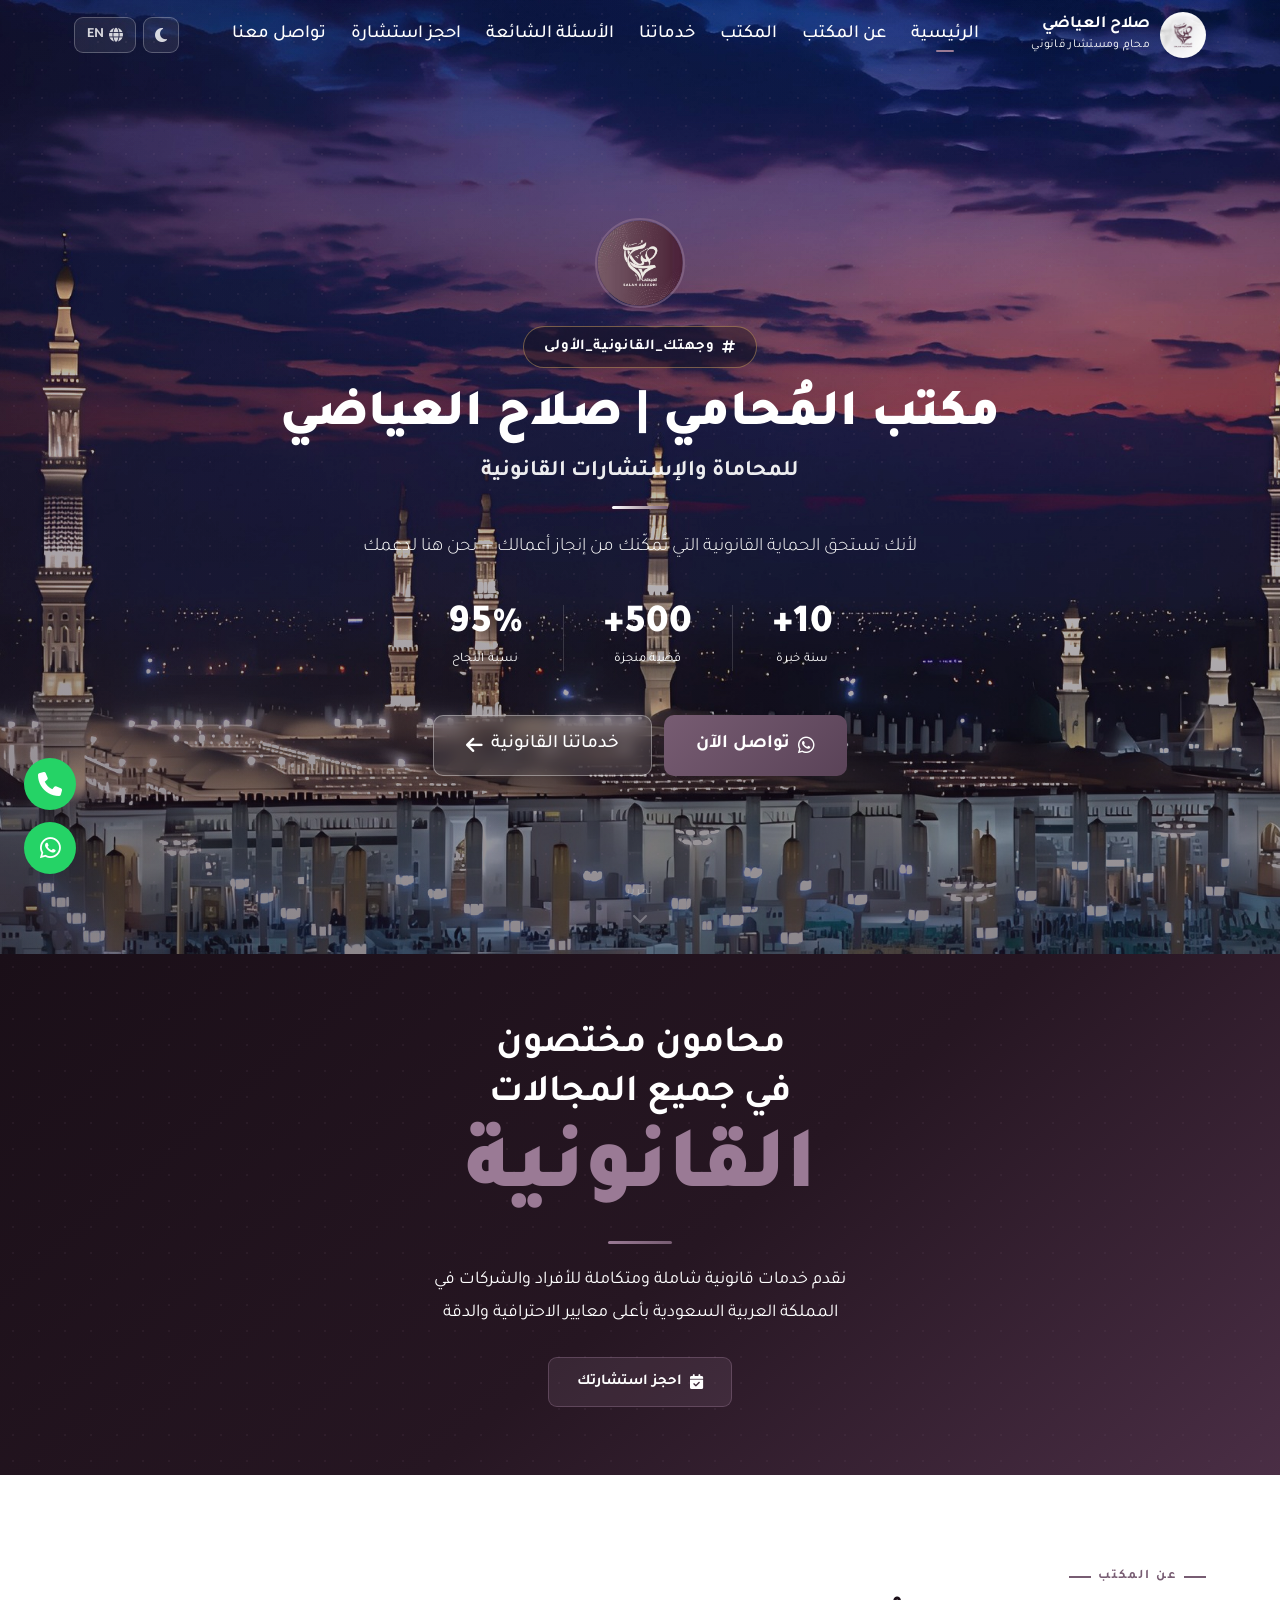
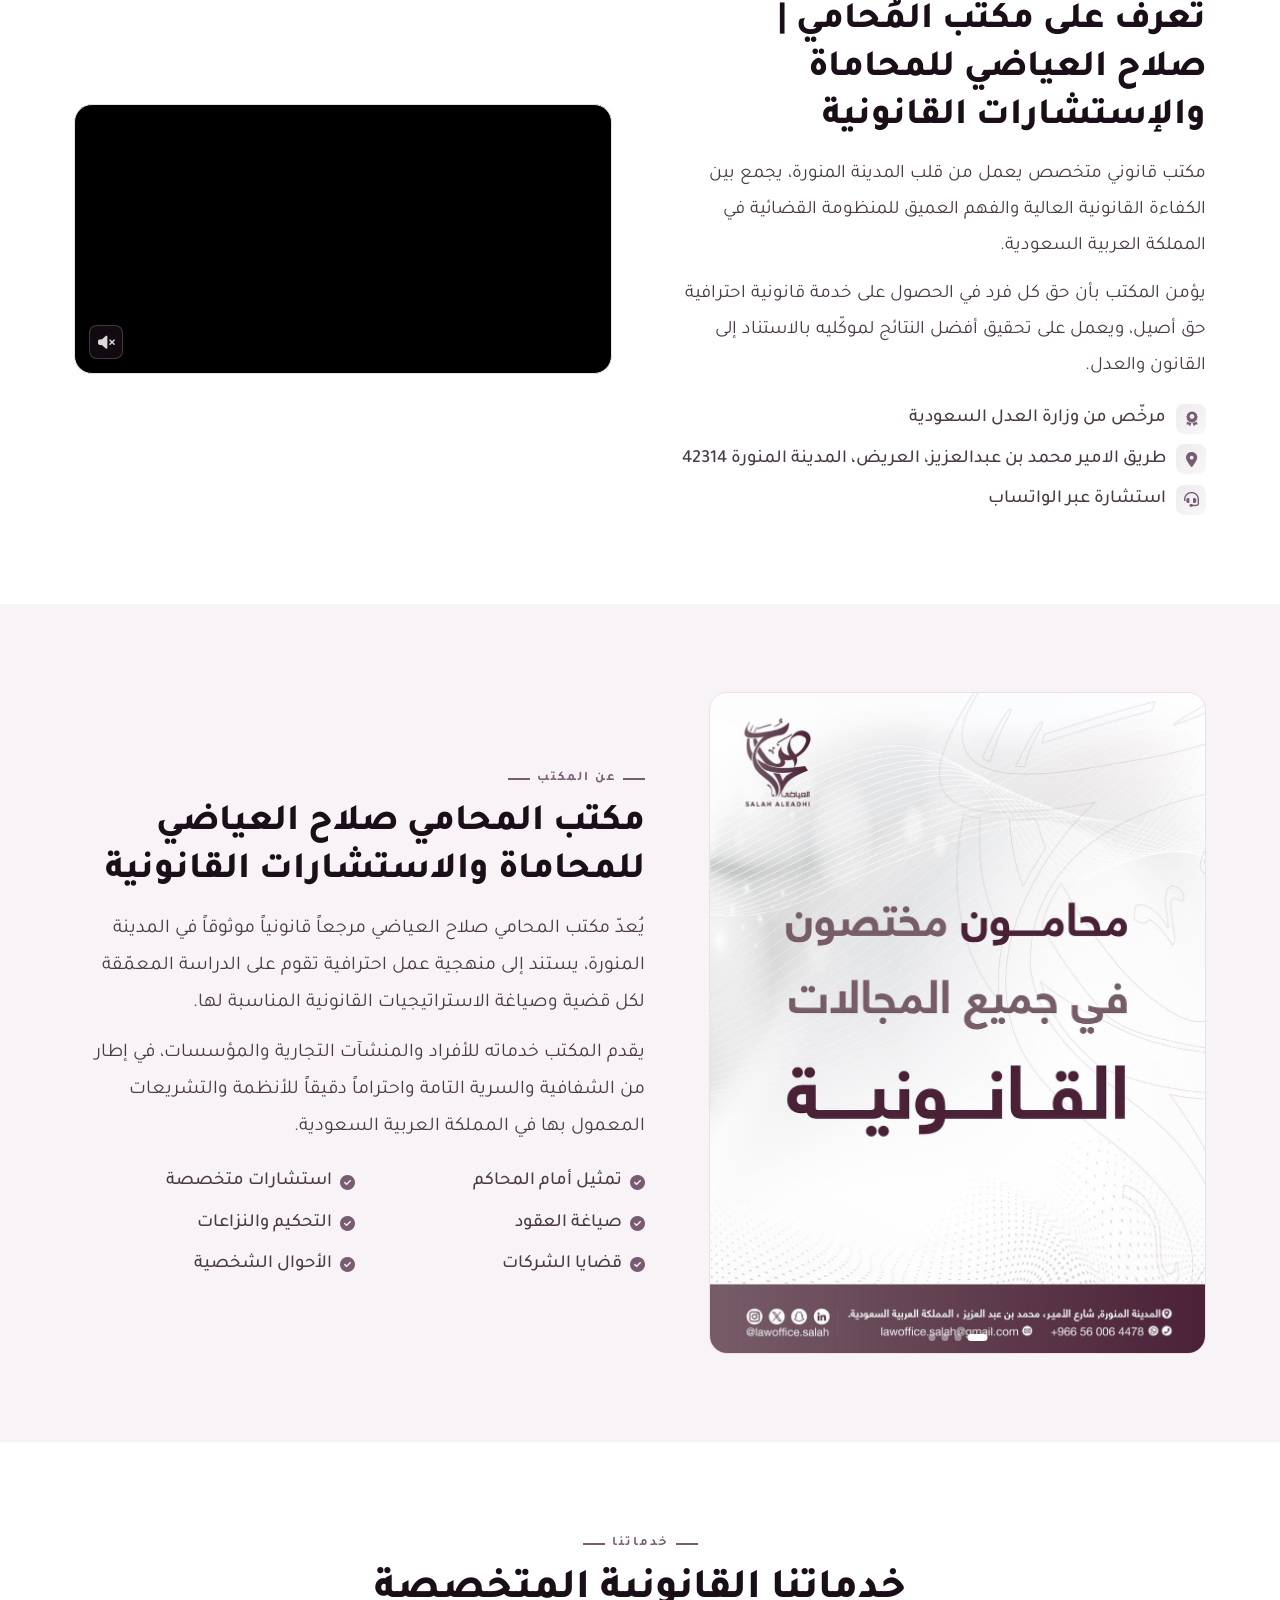
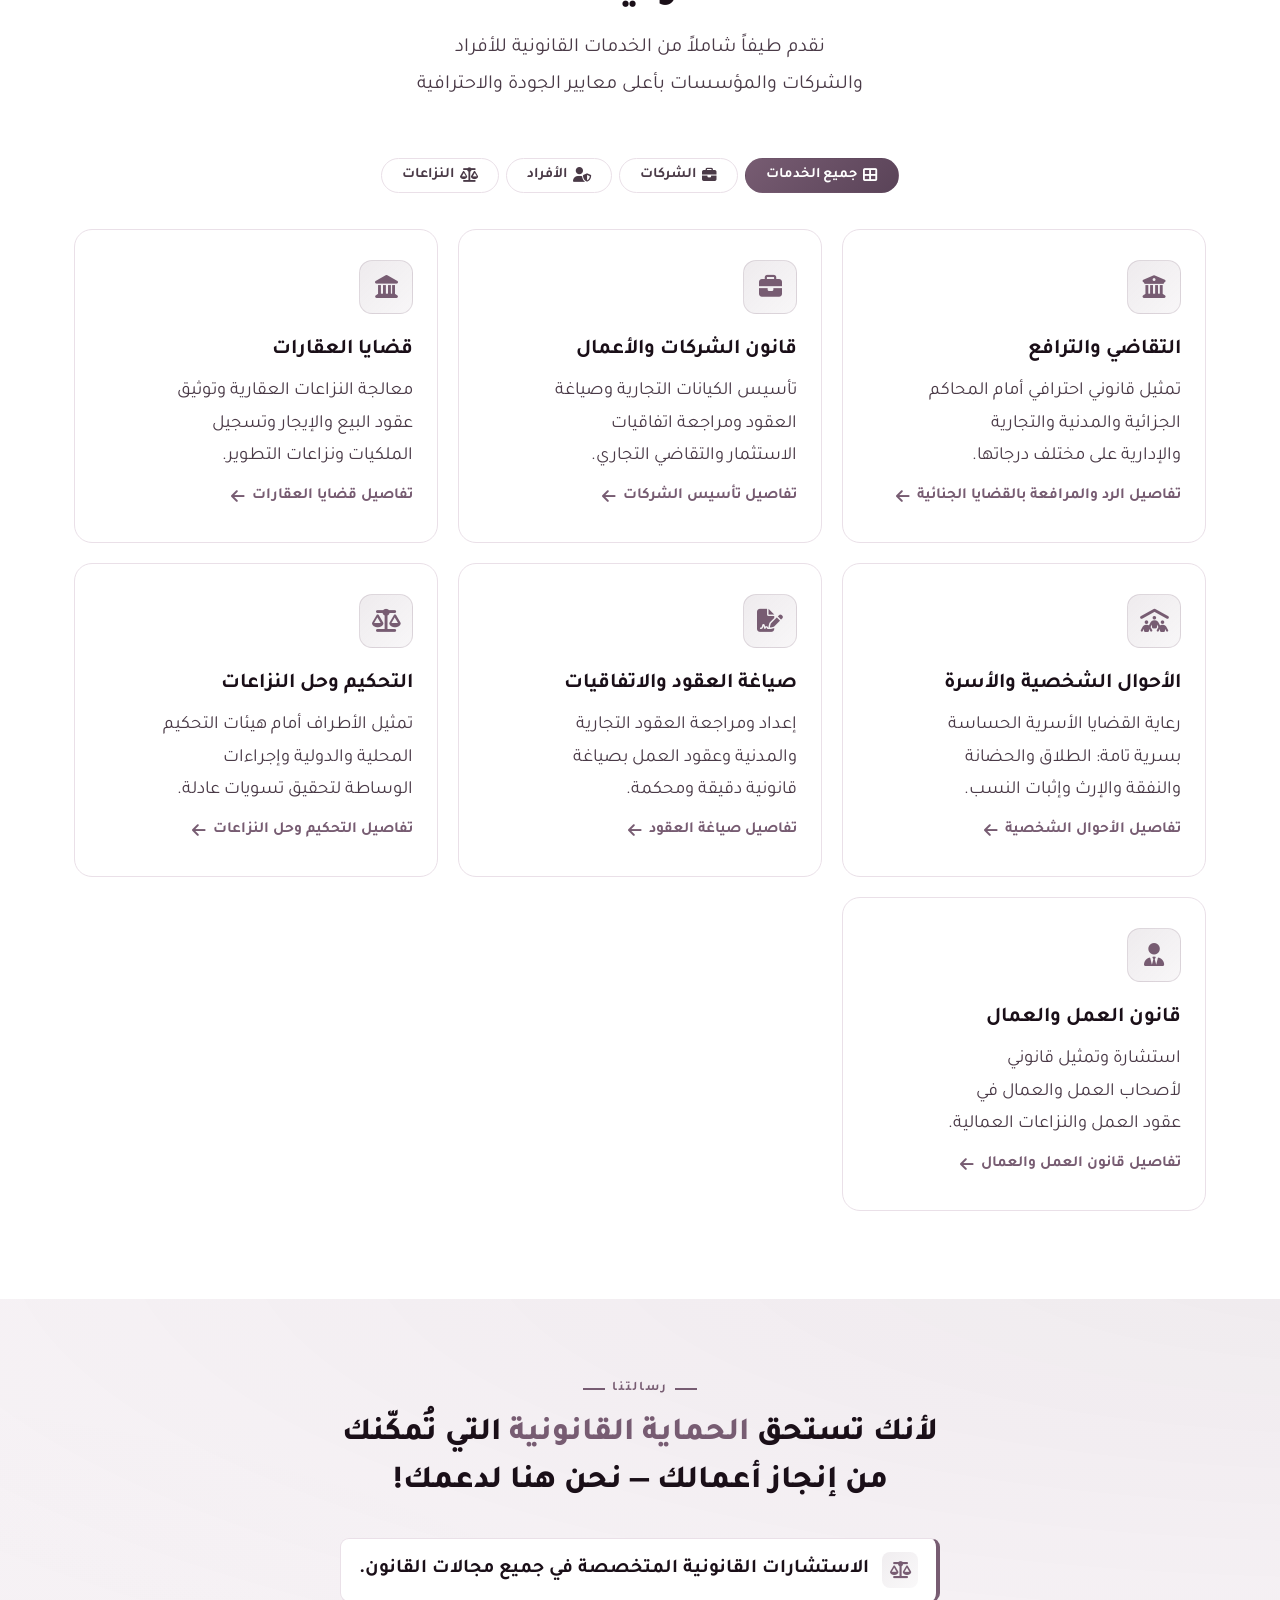
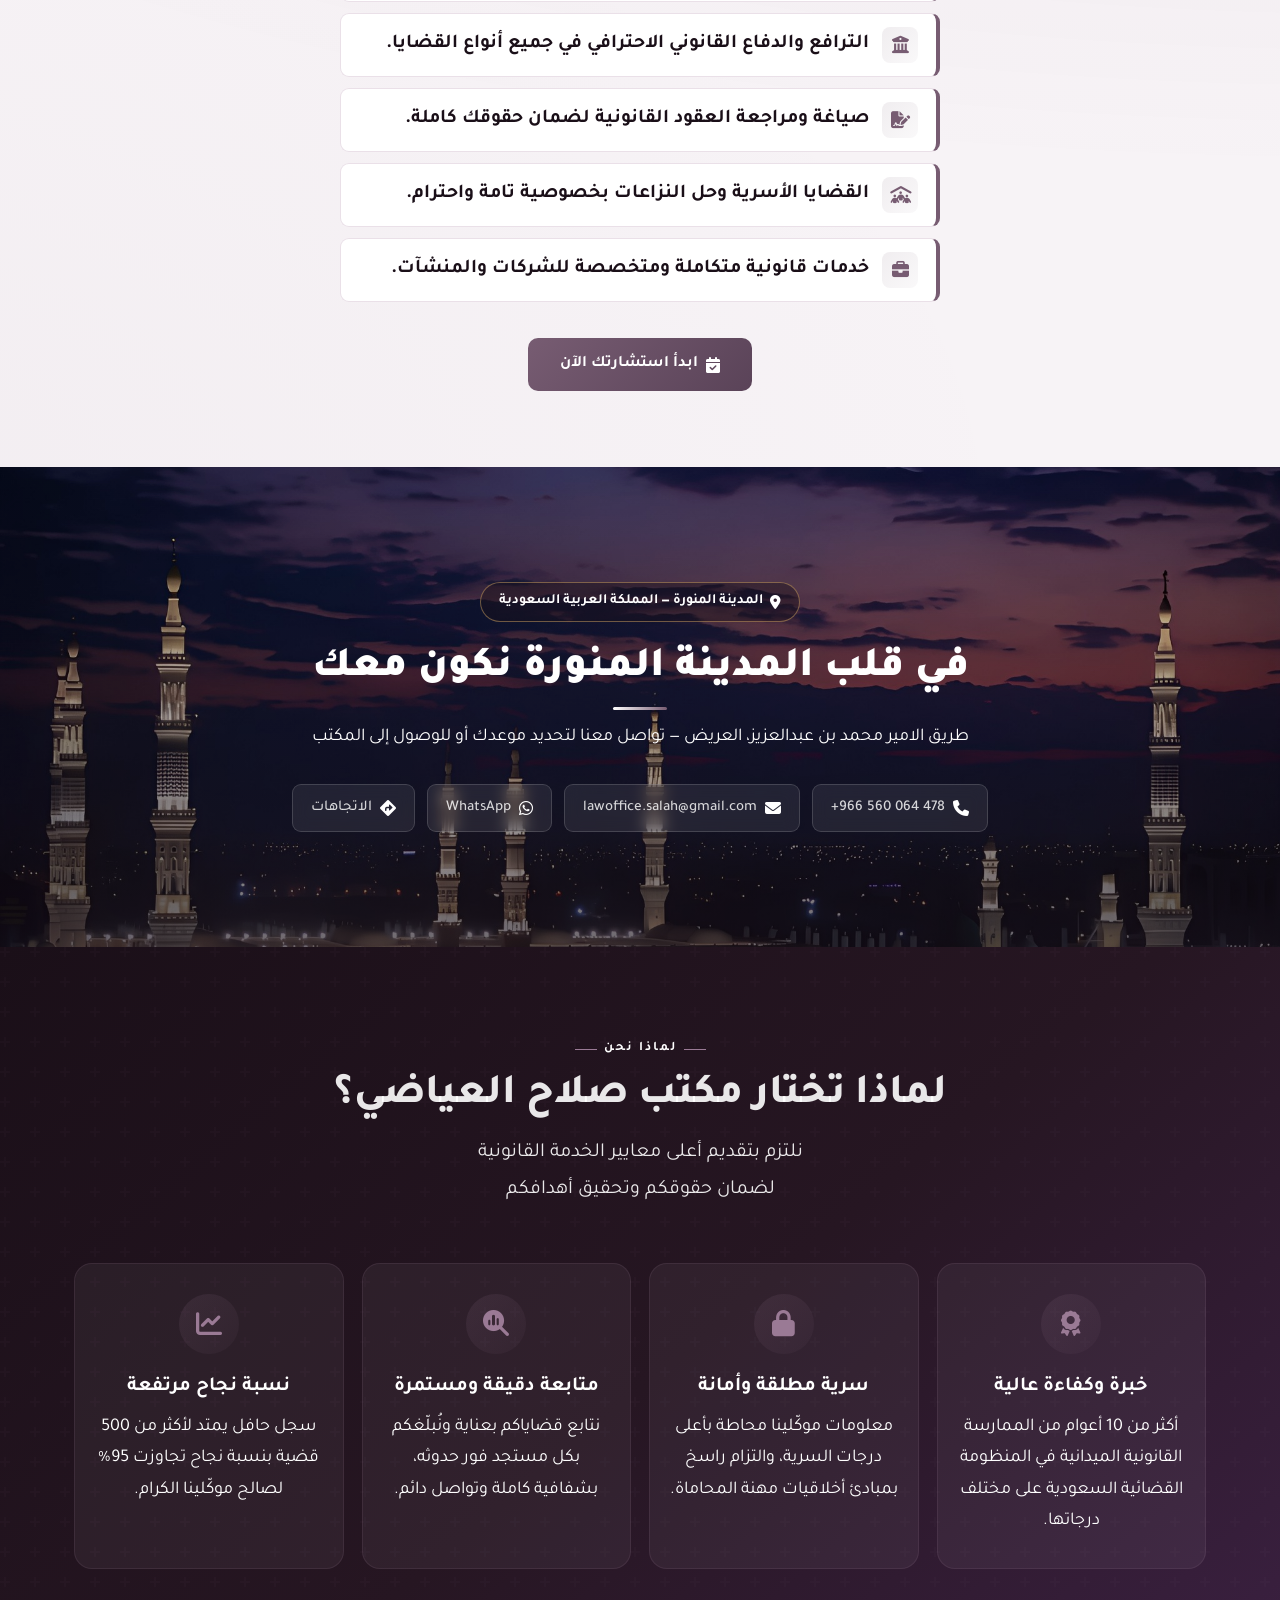
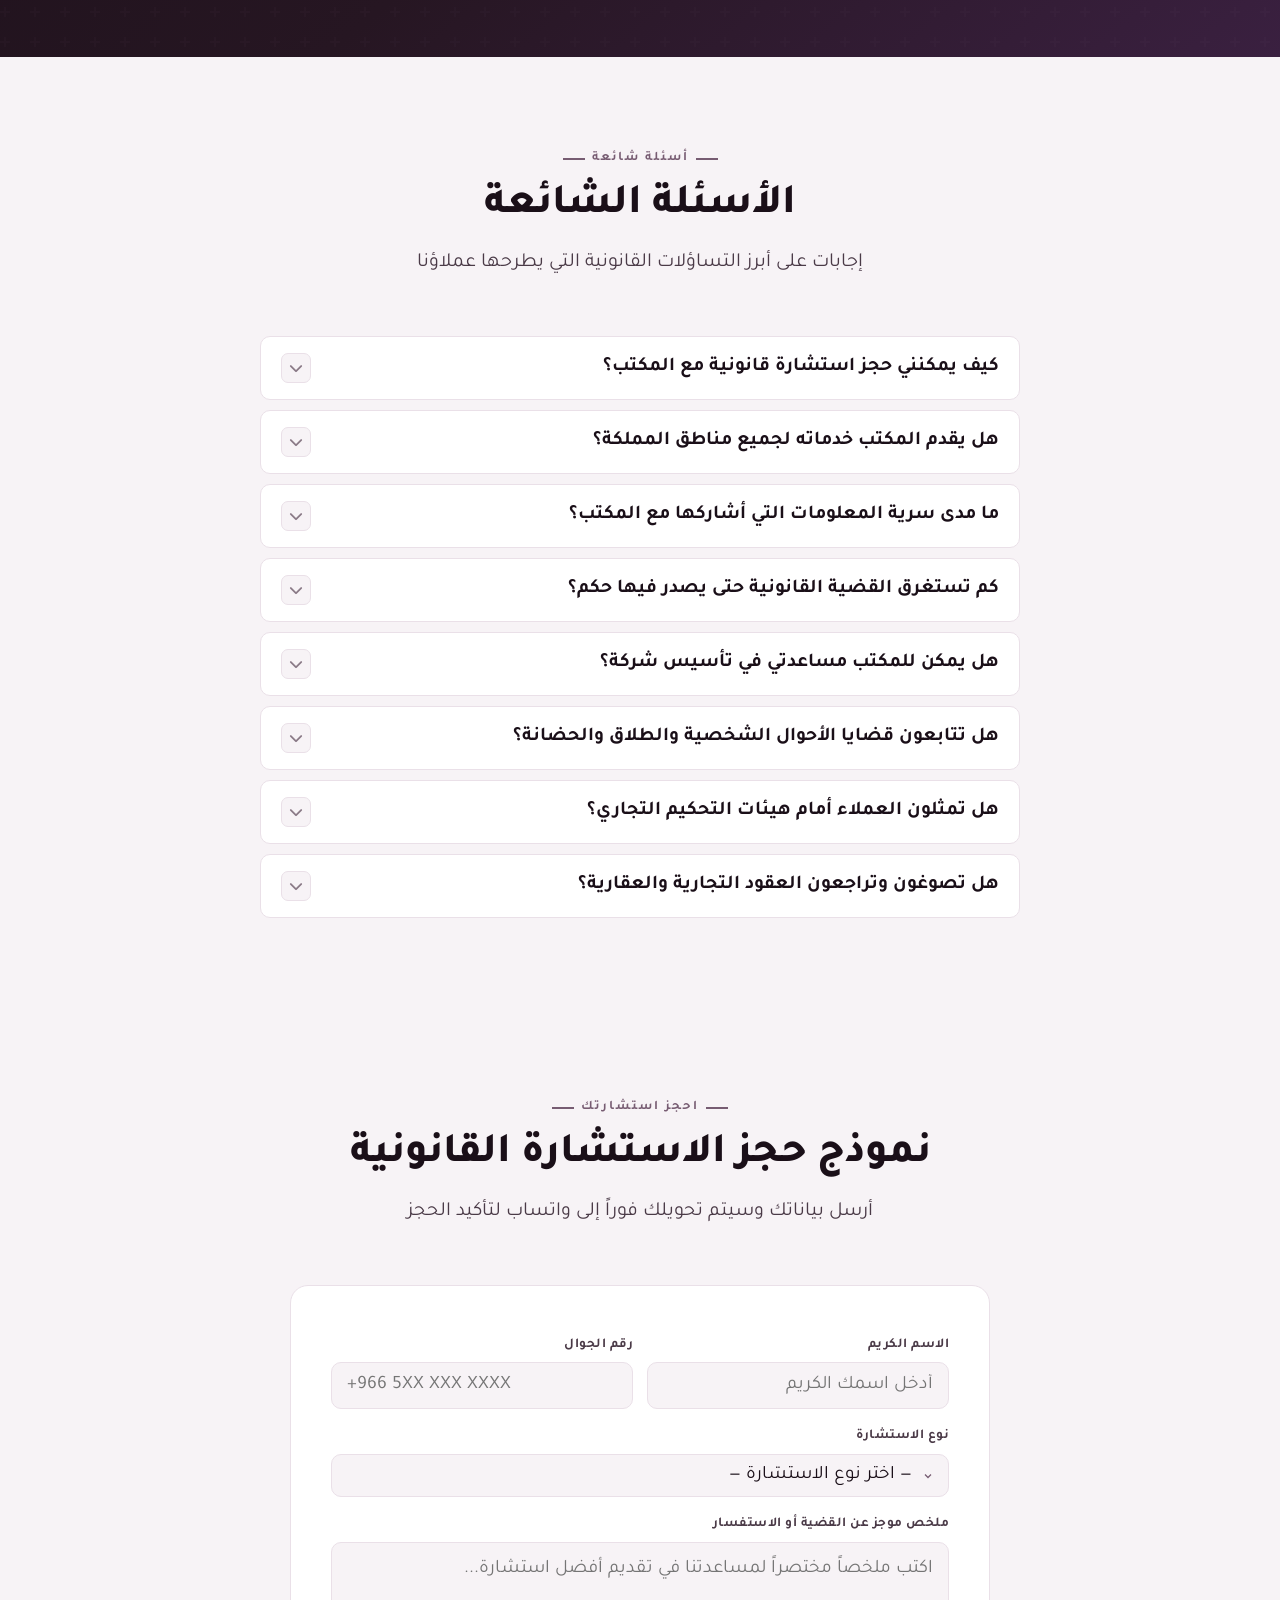
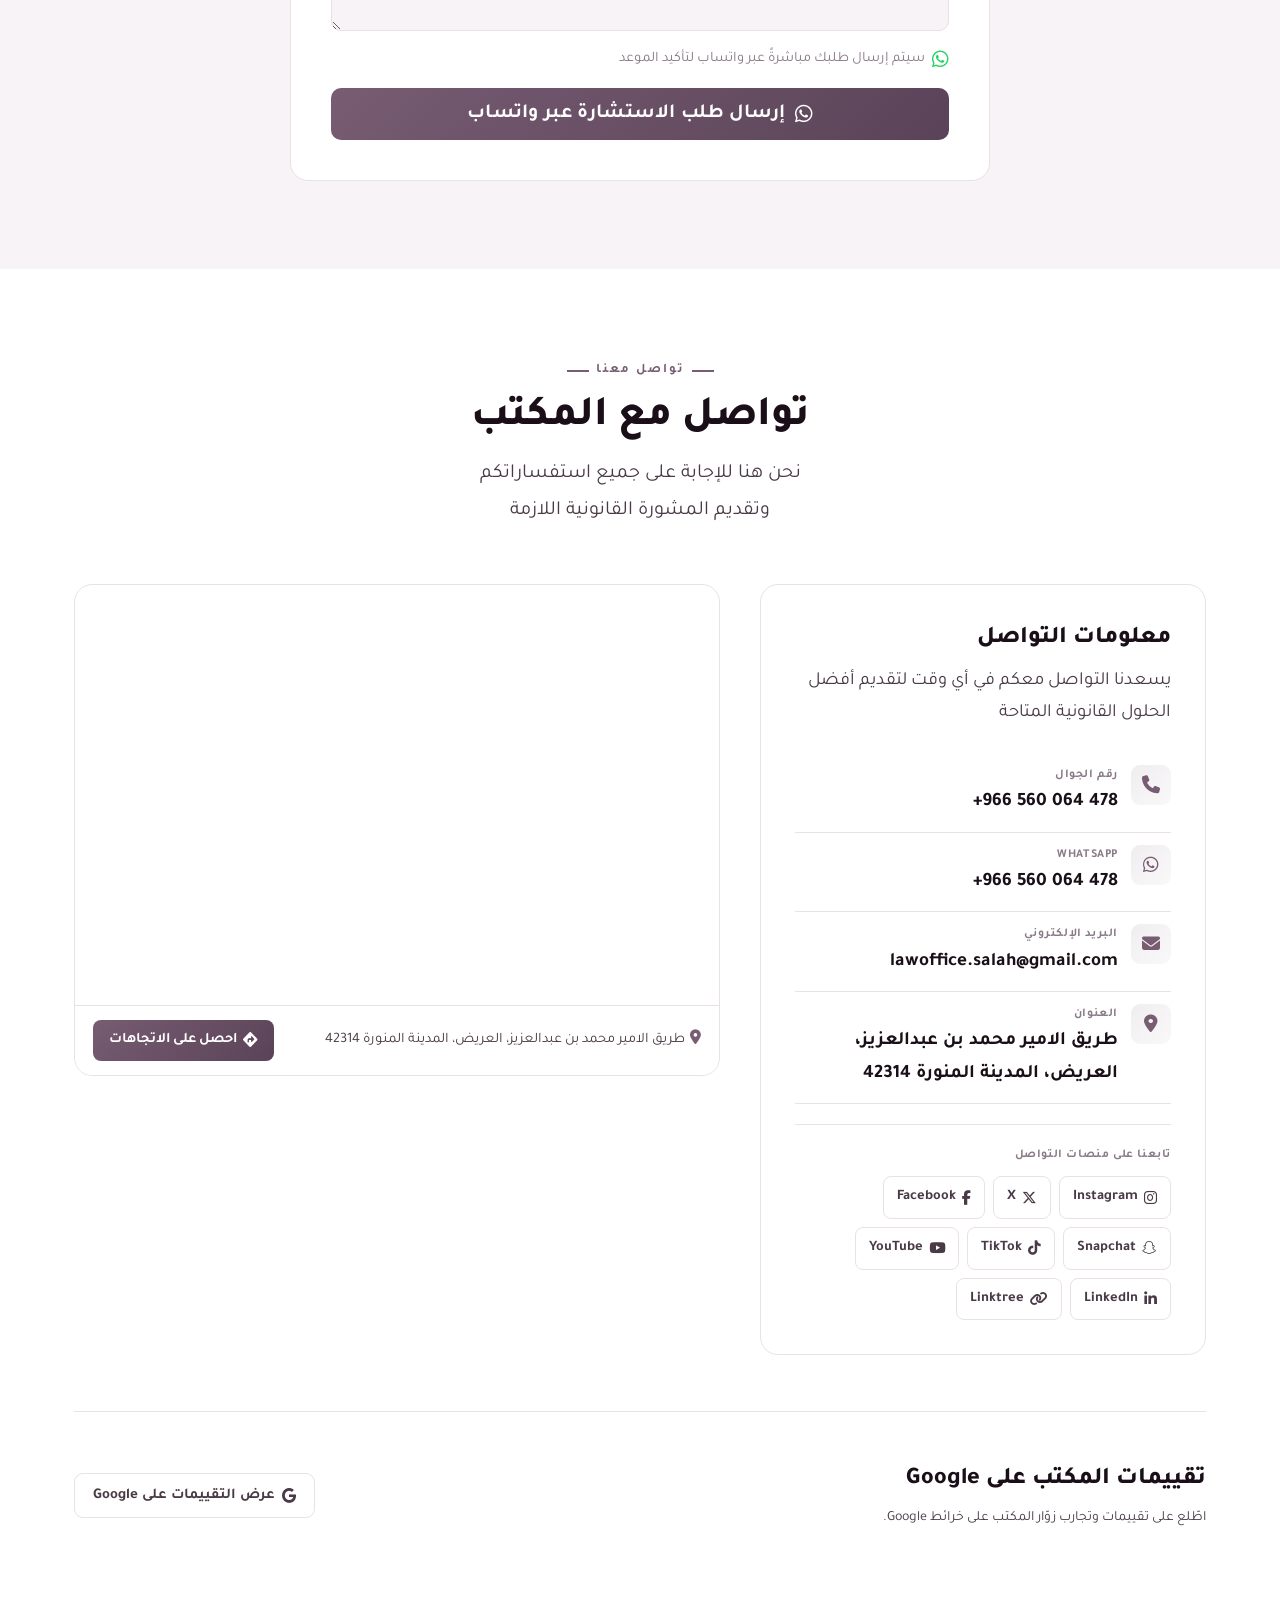
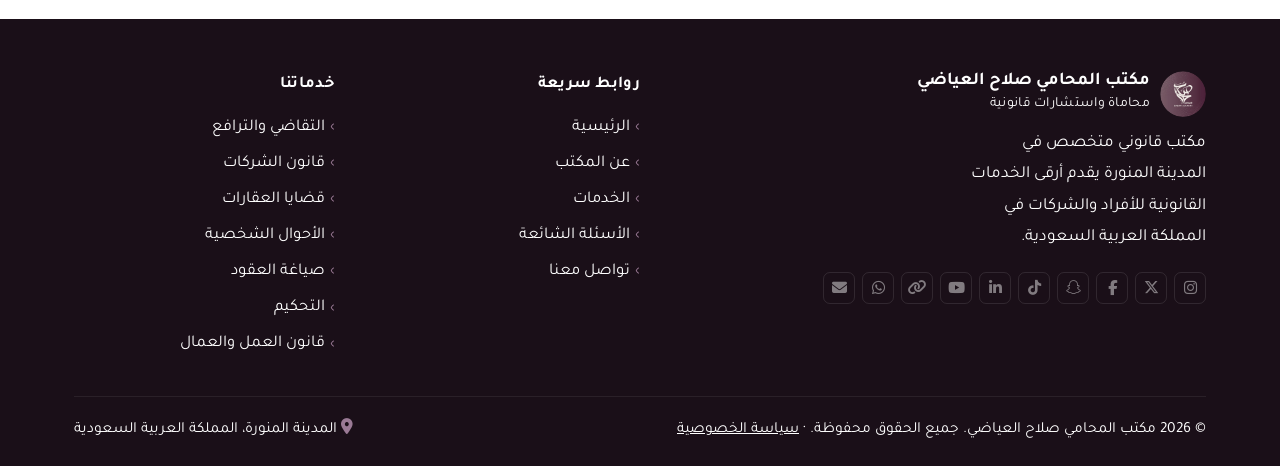
==== commit 2e758eac: "Link to Google Maps reviews from the homepage" ====
--- a/index.html
+++ b/index.html
@@ -441,32 +441,32 @@
 
 /* ============================================================ REVIEWS */
 .rev-sec{margin-top:56px;padding-top:48px;border-top:1px solid var(--br)}
-.rev-head{display:flex;align-items:center;justify-content:space-between;flex-wrap:wrap;gap:16px;margin-bottom:28px}
+.rev-head{display:flex;align-items:center;justify-content:space-between;flex-wrap:wrap;gap:16px}
 .rev-tt h3{font-size:24px;font-weight:800;color:var(--tx);margin-bottom:6px;text-wrap:balance}
-.rev-score{display:flex;align-items:center;gap:8px;font-size:16px;color:var(--tx2)}
-.rev-score .stars{display:inline-flex;flex-shrink:0}
-.rev-score .stars i{color:#F5A623;font-size:15px}
-.rev-score b{color:var(--tx);font-weight:800}
+
+
+
+
+.rev-description{font-size:14px;line-height:1.7;color:var(--tx2)}
 .rev-all{display:inline-flex;align-items:center;gap:7px;padding:9px 18px;border:1.5px solid var(--br);border-radius:9px;font-size:15px;font-weight:600;color:var(--tx2);transition:var(--ease);text-decoration:none;white-space:nowrap}
 .rev-all:hover{border-color:var(--p);color:var(--p)}
 
-.rev-carousel{position:relative}
-.rev-arr{position:absolute;top:50%;transform:translateY(-50%);width:38px;height:38px;border-radius:50%;background:var(--card);border:1px solid var(--br);color:var(--tx2);display:flex;align-items:center;justify-content:center;font-size:16px;cursor:pointer;z-index:5;transition:var(--ease)}
-.rev-arr:hover{border-color:var(--p);color:var(--p);background:var(--bg2)}
-.rev-arr-l{left:-8px}
-.rev-arr-r{right:-8px}
-.rev-viewport{overflow-x:auto;overflow-y:hidden;scroll-snap-type:x mandatory;-webkit-overflow-scrolling:touch;scrollbar-width:none;-ms-overflow-style:none;cursor:grab}
-.rev-viewport::-webkit-scrollbar{display:none}
-.rev-viewport:active{cursor:grabbing}
-.rev-track{display:flex;gap:16px;width:max-content}
-.rev-card{background:var(--card);border:1px solid var(--br);border-radius:var(--rl);padding:22px;flex:0 0 calc((100vw - 24px*2 - 16px*3)/4);max-width:calc((1180px - 16px*3)/4);scroll-snap-align:start;display:flex;flex-direction:column;min-height:220px}
-.rev-top{display:flex;align-items:center;gap:11px;margin-bottom:12px}
-.rev-av{width:38px;height:38px;border-radius:50%;background:linear-gradient(135deg,var(--p),var(--pd));color:#fff;display:flex;align-items:center;justify-content:center;font-weight:800;font-size:16px;flex-shrink:0}
-.rev-nm{font-size:15.5px;font-weight:700;color:var(--tx)}
-.rev-dt{font-size:13px;color:var(--tx3)}
-.rev-stars{margin-bottom:8px}
-.rev-stars i{color:#F5A623;font-size:13px}
-.rev-txt{font-size:15.5px;color:var(--tx2);line-height:1.85;overflow:hidden;display:-webkit-box;-webkit-box-orient:vertical;-webkit-line-clamp:6}
+
+
+
+
+
+
+
+
+
+
+
+
+
+
+
+
 
 /* ============================================================ FOOTER */
 footer{background:var(--nv);color:rgba(255,255,255,.75);padding:52px 0 22px}
@@ -518,7 +518,7 @@
   .fg{grid-template-columns:1fr 1fr}
   .fg>*:first-child{grid-column:1/-1}
   .v-wrap{grid-template-columns:1fr;gap:32px}
-  .rev-card{flex-basis:calc((100vw - 24px*2 - 16px*2)/3);max-width:calc((1180px - 16px*2)/3)}
+
 }
 @media(max-width:768px){
   section{padding:64px 0}
@@ -528,10 +528,10 @@
   .ct-grid{grid-template-columns:1fr}
   .svc-grid{grid-template-columns:1fr}
   .rev-head{flex-direction:column;align-items:flex-start}
-  .rev-arr{display:none}
-  .rev-viewport{overflow-x:hidden;overflow-y:auto;scroll-snap-type:y mandatory;max-height:calc(3*220px + 2*16px)}
-  .rev-track{flex-direction:column;width:auto}
-  .rev-card{flex:0 0 auto;width:100%;max-width:none;scroll-snap-align:start}
+
+
+
+
   .fg{grid-template-columns:1fr;gap:24px}
   .fbtm{flex-direction:column;text-align:center}
   .ctr{padding:0 24px}
@@ -962,20 +962,10 @@
     <div class="rev-sec rv">
       <div class="rev-head">
         <div class="rev-tt">
-          <h3><span class="ar-text">آراء عملائنا على خرائط Google</span><span class="en-text">What Our Clients Say on Google</span></h3>
-          <div class="rev-score">
-            <span class="stars"><i class="fas fa-star"></i><i class="fas fa-star"></i><i class="fas fa-star"></i><i class="fas fa-star"></i><i class="fas fa-star"></i></span>
-            <span><b>5.0</b> <span class="ar-text">من 61 تقييمًا</span><span class="en-text">from 61 reviews</span></span>
-          </div>
+          <h3><span class="ar-text">تقييمات المكتب على Google</span><span class="en-text">Office Reviews on Google</span></h3>
+          <p class="rev-description"><span class="ar-text">اطّلع على تقييمات وتجارب زوّار المكتب على خرائط Google.</span><span class="en-text">Read reviews and experiences shared by office visitors on Google Maps.</span></p>
         </div>
-        <a href="https://maps.app.goo.gl/9p5YyvudYT1zTHnUA" target="_blank" rel="noopener noreferrer" class="rev-all"><i class="fab fa-google"></i><span class="ar-text">شاهد كل التقييمات</span><span class="en-text">See all reviews</span></a>
-      </div>
-      <div class="rev-carousel">
-        <button class="rev-arr rev-arr-l" id="revArrL" aria-label="السابق" data-al-ar="السابق" data-al-en="Previous"><i class="fas fa-chevron-left"></i></button>
-        <div class="rev-viewport" id="revViewport">
-          <div class="rev-track" id="revTrack"></div>
-        </div>
-        <button class="rev-arr rev-arr-r" id="revArrR" aria-label="التالي" data-al-ar="التالي" data-al-en="Next"><i class="fas fa-chevron-right"></i></button>
+        <a href="https://maps.app.goo.gl/9p5YyvudYT1zTHnUA" target="_blank" rel="noopener noreferrer" class="rev-all"><i class="fab fa-google" aria-hidden="true"></i><span class="ar-text">عرض التقييمات على Google</span><span class="en-text">View Reviews on Google</span></a>
       </div>
     </div>
   </div>
@@ -1173,112 +1163,6 @@
   window.open('https://wa.me/966560064478?text='+encodeURIComponent(txt),'_blank');
 });
 
-/* Reviews Carousel */
-(function(){
-  const REVIEWS=[
-    {i:'م',n:'ماجد البلوشي',da:'قبل شهر',de:'1 month ago',t:'الله يعطيه العافية، كنت محكوم في قضية أحوال شخصية (فسخ نكاح)، وبعدها وكلته يكتب لي اعتراض على الحكم اللي صدر ضدي فتحوا لنا ثلاث جلسات استئناف، وحضرها كلها، وكان يتابع القضية أول بأول ويشرح لي كل خطوة، ولله الحمد كسبنا القضية وانقلب الحكم.'},
-    {i:'M',n:'Mohammed',da:'قبل 9 أشهر',de:'9 months ago',t:'ماشاء الله تبارك الله، فاهم المكتب في الأوقاف والصياغة والشروط، ودقة في النظر في المعاني العميقة شرعًا وقانونًا ومتابعة مميزة، وفهمت موضوع الوقف كامل والوصية وشرح دراسة صك الوقفية، وكسبوا لي دعوى منازعة.'},
-    {i:'ب',n:'Beko',da:'قبل 9 أشهر',de:'9 months ago',t:'استفدت من المحامي صلاح العياضي في موضوع تقسيم التركات وطريقة التعامل مع الورثة، وللأمانة استفدت كثيرًا ونبهني عن نقاط كثيرة ما كنت أعرفها، وملم ماشاء الله في القانون والمحاماة، وأشكره جزيل الشكر.'},
-    {i:'A',n:'Abood Y',da:'قبل سنة',de:'1 year ago',t:'محامي مبدع متميز يعجز الكلام في وصفه، بفضل الله ثم بفضله وحنكته كسبت قضيتان مقامتان على إحدى الشركات التمويلية عام 1442هـ.'},
-    {i:'A',n:'Asim Sandokji',da:'قبل 10 أشهر',de:'10 months ago',t:'طلبنا مع الشركاء عمل عقد تنازل عن الحصص في الشركة، وأعجبني سرعة إنجاز المهمة والاحترافية في صياغة العقد ومناسبة التكلفة لذلك.'},
-    {i:'ي',n:'يوسف',da:'قبل 10 أشهر',de:'10 months ago',t:'طلبنا استشارة بخصوص عقد شركة لمجموعة شركاء وصياغة العقد، وما قصّر في التوضيح للأنظمة وإنجاز الخدمة بسرعة كبيرة وبتكلفة معقولة.'},
-    {i:'F',n:'Fa',da:'قبل 6 أشهر',de:'6 months ago',t:'قدّمت استشارة جنائية وحصلت عليها، وكان التعامل جدًا احترافي من الأستاذ صلاح، ألف شكر له، وأنصح بالتعامل معه جدًا، وشكر خاص للأخ لقمان.'},
-    {i:'ص',n:'صبحى صبحى',da:'قبل شهرين',de:'2 months ago',t:'من خيرة المحامين، ما شاء الله تبارك الله، طالب لي بمستحقاتي واستلمتها كاملة، بارك الله في جهودكم وعلمكم.'},
-    {i:'ب',n:'بدر الحربي',da:'قبل سنة',de:'1 year ago',t:'ما شاء الله تبارك الله، الأستاذ صلاح ما قصّر معي، استشرته في موضوع قضية ووجّهني للحل الأمثل وشرح لي جميع الأشياء والنقاط، ولم يأخذ مني ريال واحد. فاهم شغله والله يوفقه.'},
-    {i:'O',n:'Omar Alsufyani',da:'قبل سنة',de:'1 year ago',t:'أقدّم شكري وتقديري للأستاذ والمحامي صلاح العياضي لقاء تعامله الراقي معي أثناء وجود قضية ابني لديهم، فكان نعم الرجل القانوني المدرك لما يقوم به، ونعم الأخلاق.'}
-  ];
-
-  const track=document.getElementById('revTrack');
-  const viewport=document.getElementById('revViewport');
-  if(!track||!viewport) return;
-
-  function cardHTML(r){
-    return '<div class="rev-card"><div class="rev-top"><div class="rev-av">'+r.i+'</div><div><div class="rev-nm">'+r.n+'</div><div class="rev-dt"><span class="ar-text">'+r.da+'</span><span class="en-text">'+r.de+'</span></div></div></div><div class="rev-stars"><i class="fas fa-star"></i><i class="fas fa-star"></i><i class="fas fa-star"></i><i class="fas fa-star"></i><i class="fas fa-star"></i></div><p class="rev-txt">'+r.t+'</p></div>';
-  }
-  track.innerHTML = REVIEWS.map(cardHTML).join('') + REVIEWS.map(cardHTML).join('');
-
-  const total=REVIEWS.length;
-  let paused=false, resumeTimer, timer, wrapTimer;
-  const arrL=document.getElementById('revArrL');
-  const arrR=document.getElementById('revArrR');
-
-  function isMobile(){ return window.innerWidth<=768; }
-  function stepPx(){
-    const first=track.querySelector('.rev-card');
-    if(!first) return 0;
-    const gap=parseFloat(getComputedStyle(track).gap)||16;
-    return isMobile()?(first.offsetHeight+gap):(first.offsetWidth+gap);
-  }
-
-  /* silently wraps scroll position back into range once a full set has been crossed,
-     works regardless of what triggered the scroll (autoplay, arrows, or drag) */
-  function scheduleWrapCheck(){
-    clearTimeout(wrapTimer);
-    wrapTimer=setTimeout(()=>{
-      const mobile=isMobile();
-      const setW=total*stepPx();
-      if(!setW) return;
-      const pos=mobile?viewport.scrollTop:viewport.scrollLeft;
-      let next=null;
-      if(pos<=-setW) next=pos+setW;
-      else if(pos>=setW) next=pos-setW;
-      if(next!==null){
-        viewport.style.scrollBehavior='auto';
-        if(mobile) viewport.scrollTop=next; else viewport.scrollLeft=next;
-        viewport.style.scrollBehavior='';
-      }
-    },550);
-  }
-
-  function moveBy(sign){
-    const mobile=isMobile();
-    const step=stepPx();
-    if(mobile) viewport.scrollBy({top:sign*step,behavior:'smooth'});
-    else viewport.scrollBy({left:sign*step,behavior:'smooth'});
-    scheduleWrapCheck();
-  }
-
-  function advance(){
-    if(paused) return;
-    const mobile=isMobile();
-    const sign=mobile?1:(html.dir==='rtl'?-1:1);
-    moveBy(sign);
-  }
-  timer=setInterval(advance,3800);
-
-  function pauseThenResume(){
-    paused=true;
-    clearInterval(timer);
-    clearTimeout(resumeTimer);
-    resumeTimer=setTimeout(()=>{paused=false;timer=setInterval(advance,3800);},5000);
-  }
-  ['pointerdown','wheel','touchstart'].forEach(evt=>viewport.addEventListener(evt,pauseThenResume,{passive:true}));
-  viewport.addEventListener('mouseenter',()=>{paused=true;clearInterval(timer);});
-  viewport.addEventListener('mouseleave',()=>{paused=false;clearInterval(timer);timer=setInterval(advance,3800);});
-
-  /* manual left/right arrow buttons — literal screen-position navigation, independent of language */
-  if(arrL) arrL.addEventListener('click',()=>{pauseThenResume();moveBy(-1);});
-  if(arrR) arrR.addEventListener('click',()=>{pauseThenResume();moveBy(1);});
-
-  /* mouse drag-to-scroll (touch already gets native swipe) */
-  let dragging=false,startX=0,startY=0,scrollStart=0;
-  viewport.addEventListener('pointerdown',e=>{
-    if(e.pointerType!=='mouse') return;
-    dragging=true;
-    startX=e.clientX;startY=e.clientY;
-    scrollStart=isMobile()?viewport.scrollTop:viewport.scrollLeft;
-    viewport.setPointerCapture(e.pointerId);
-  });
-  viewport.addEventListener('pointermove',e=>{
-    if(!dragging) return;
-    const mobile=isMobile();
-    const delta=mobile?(e.clientY-startY):(e.clientX-startX);
-    if(mobile) viewport.scrollTop=scrollStart-delta;
-    else viewport.scrollLeft=scrollStart-delta;
-  });
-  ['pointerup','pointercancel','pointerleave'].forEach(evt=>viewport.addEventListener(evt,()=>{dragging=false;scheduleWrapCheck();}));
-})();
-
 /* Video — autoplay muted, sound toggle */
 const vid=document.getElementById('officeVideo');
 const soundBtn=document.getElementById('soundBtn');
